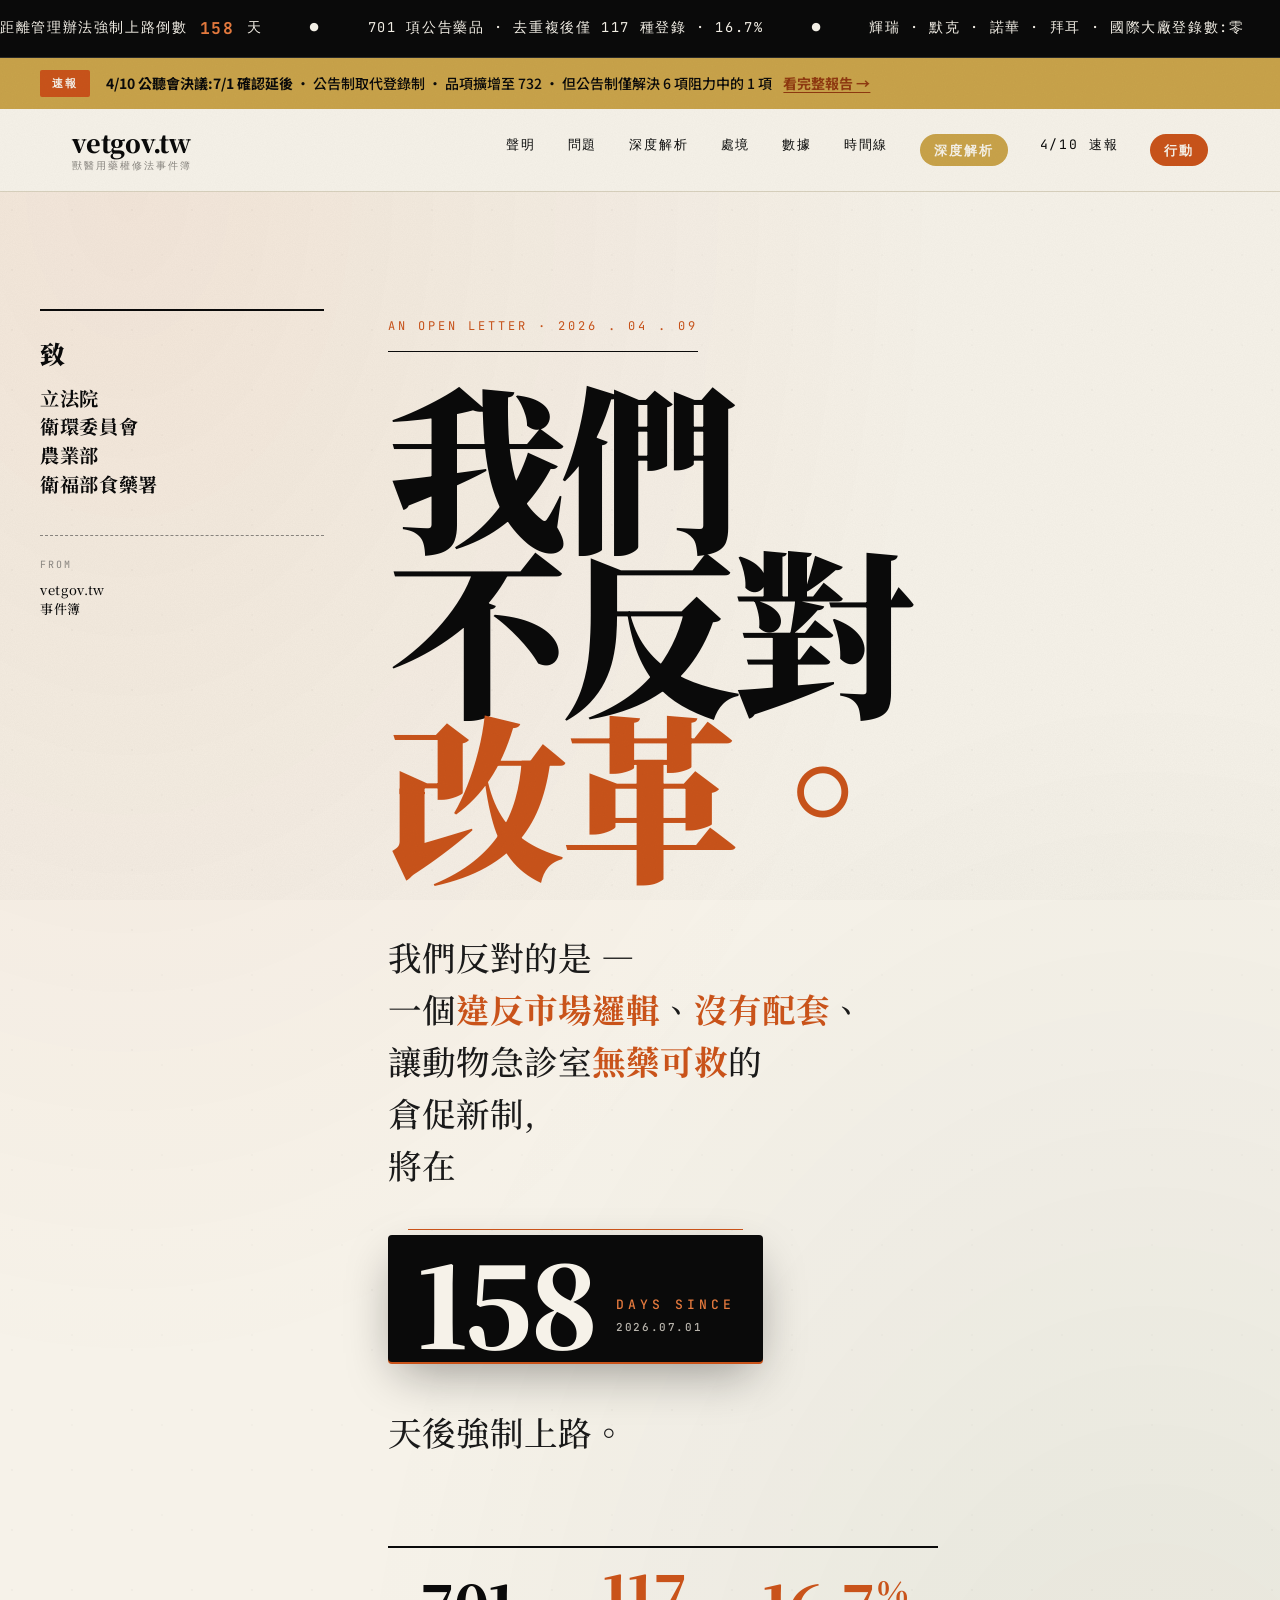
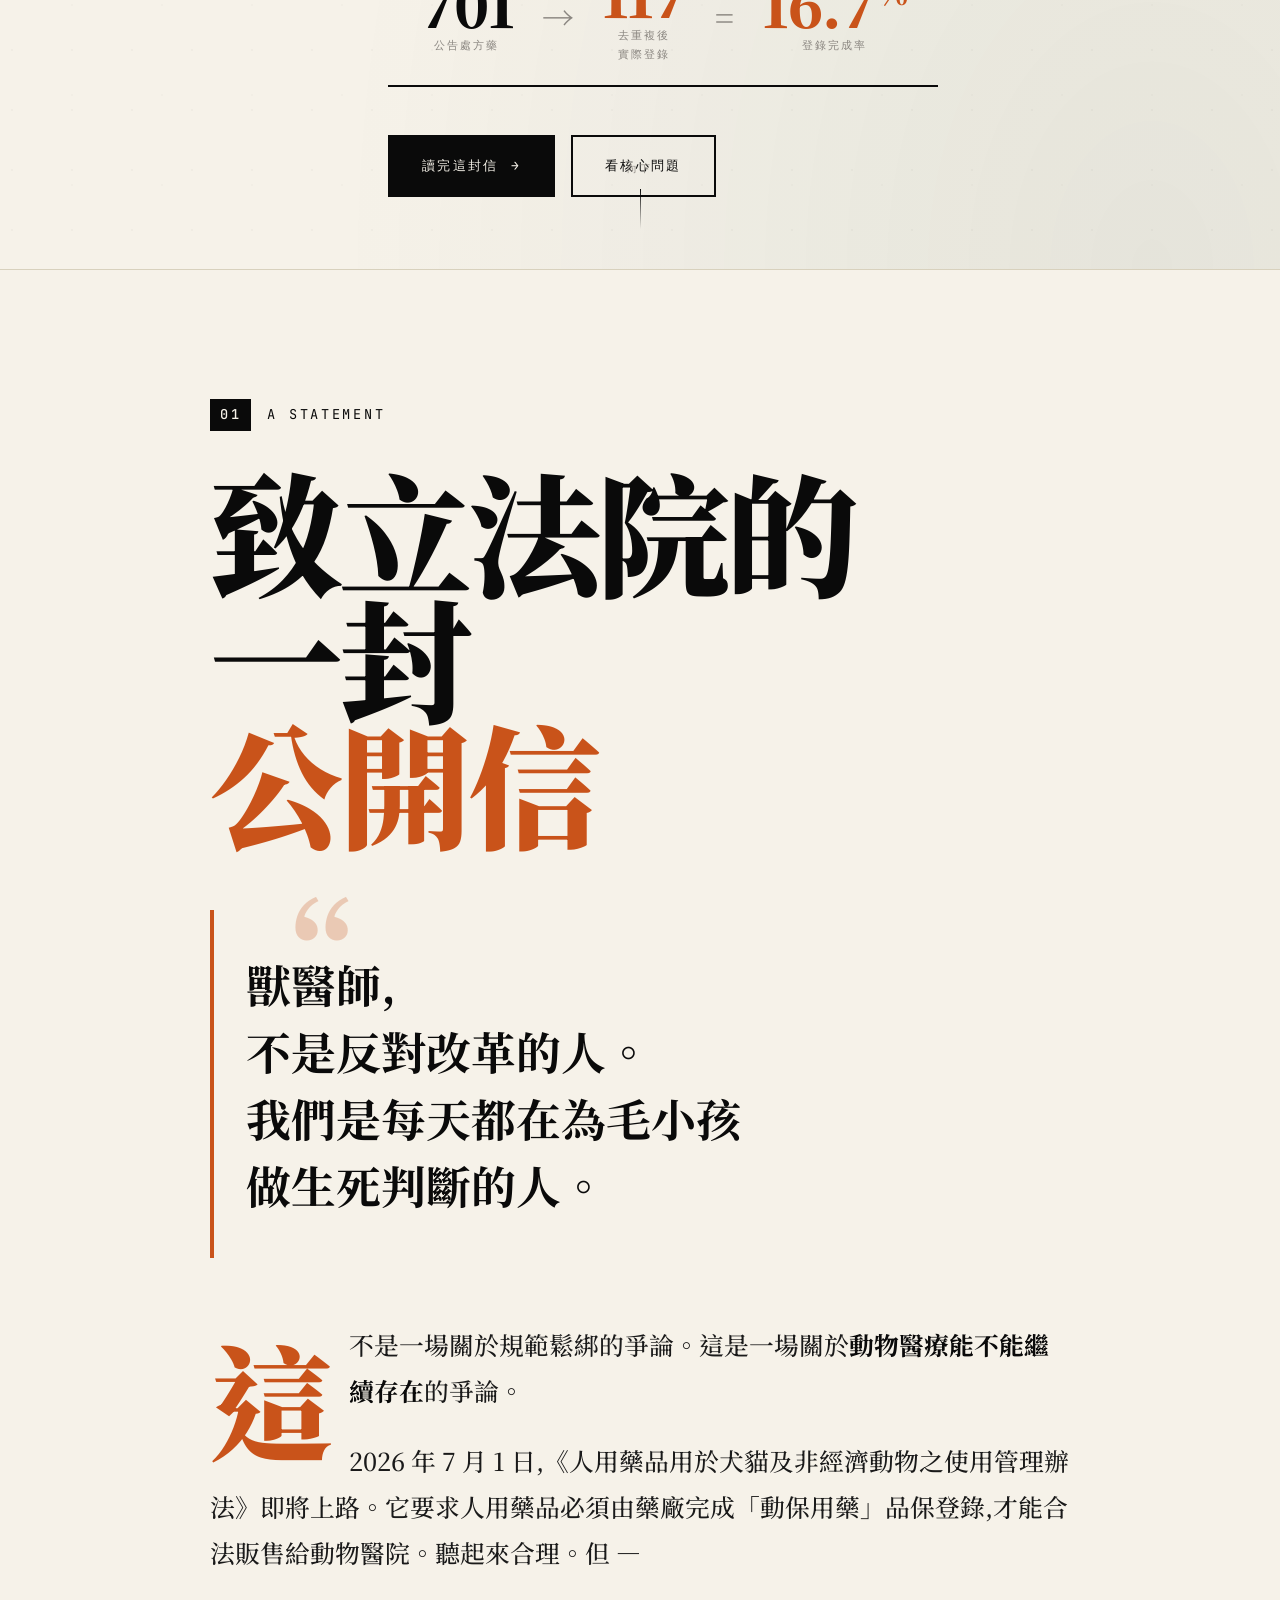
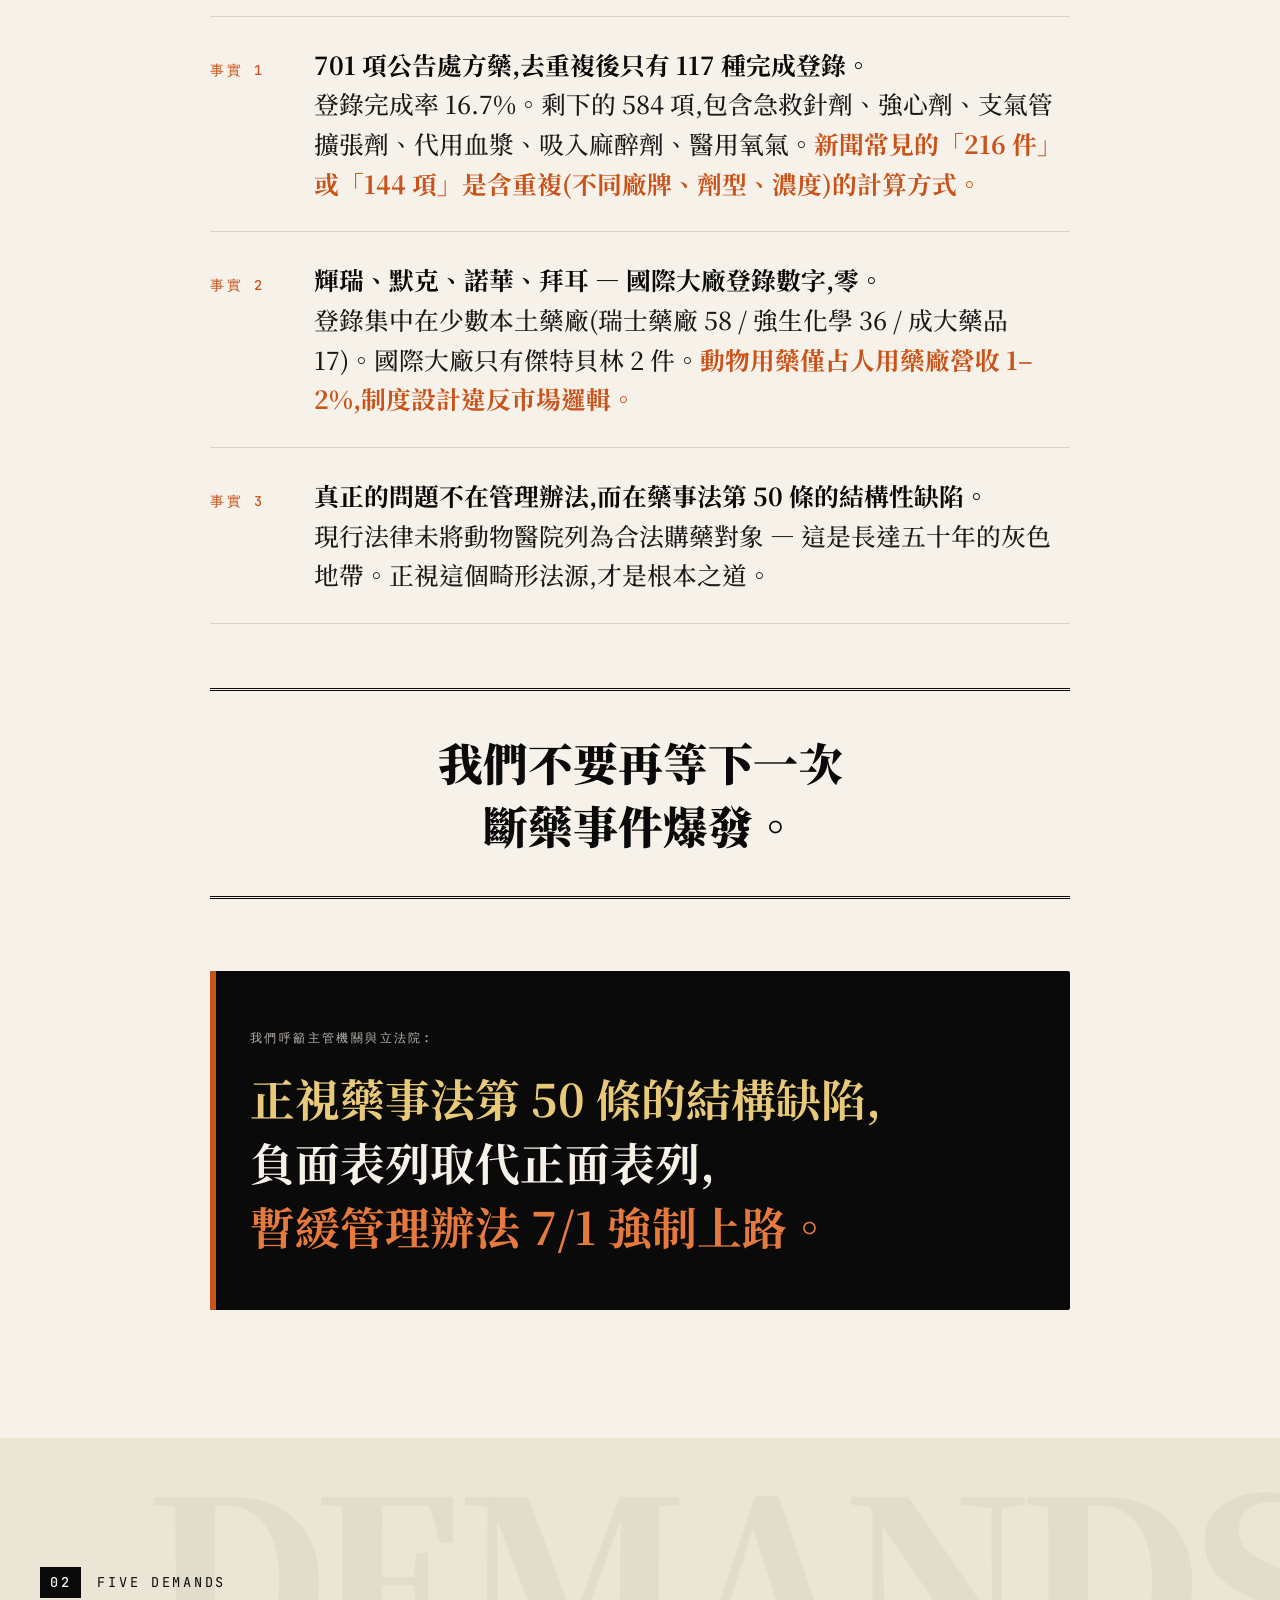
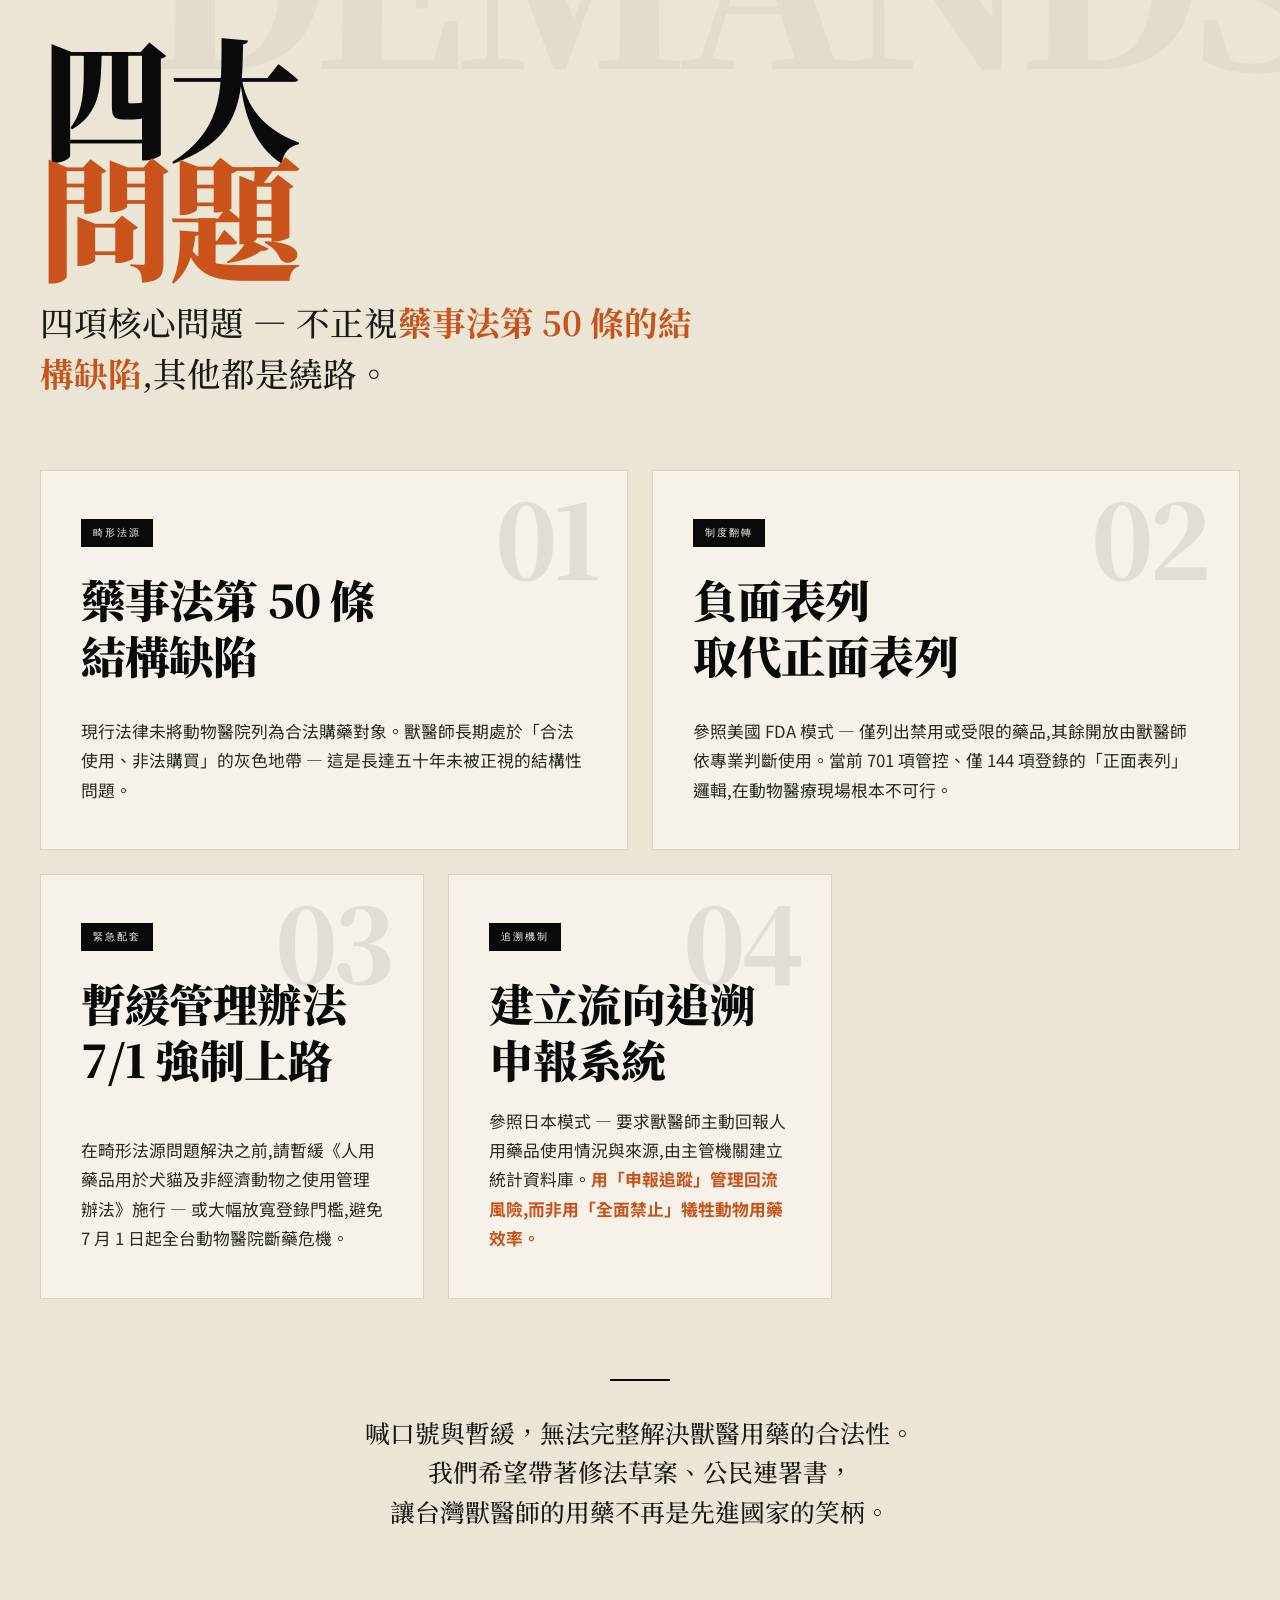
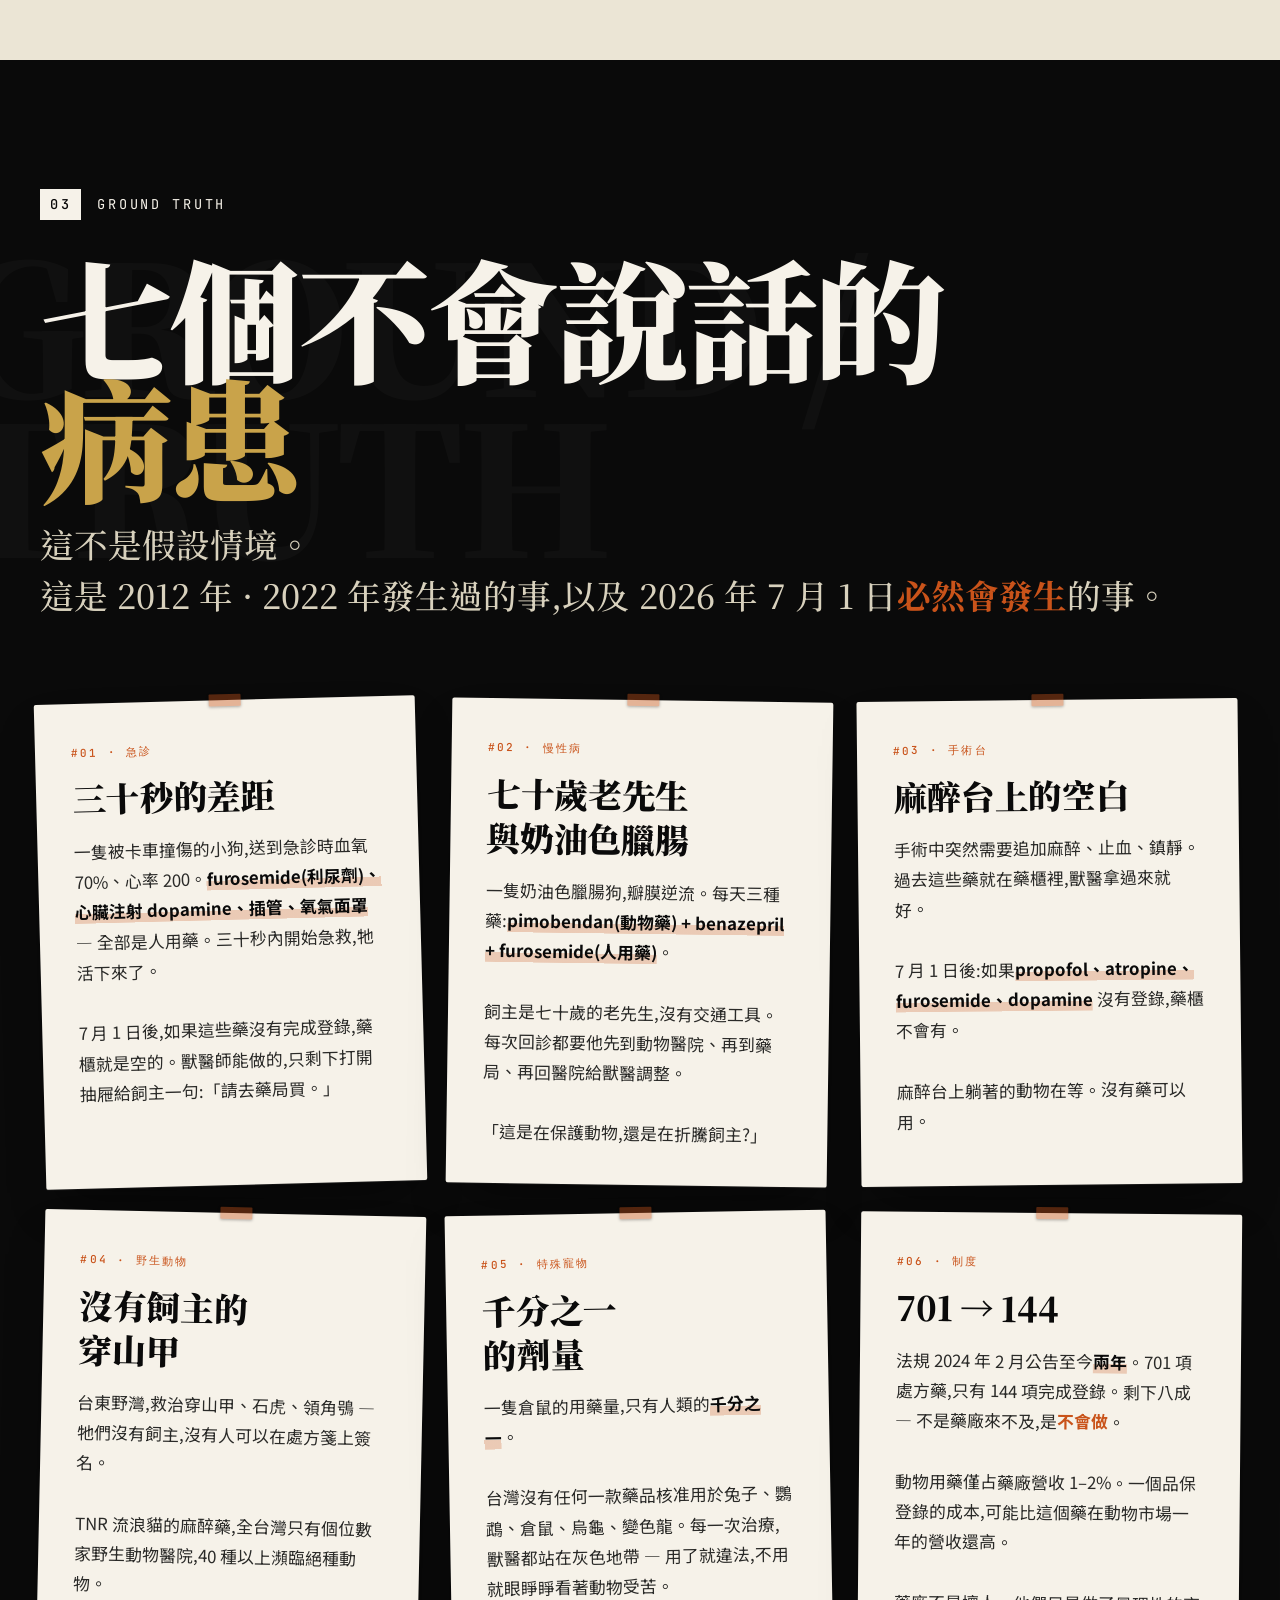
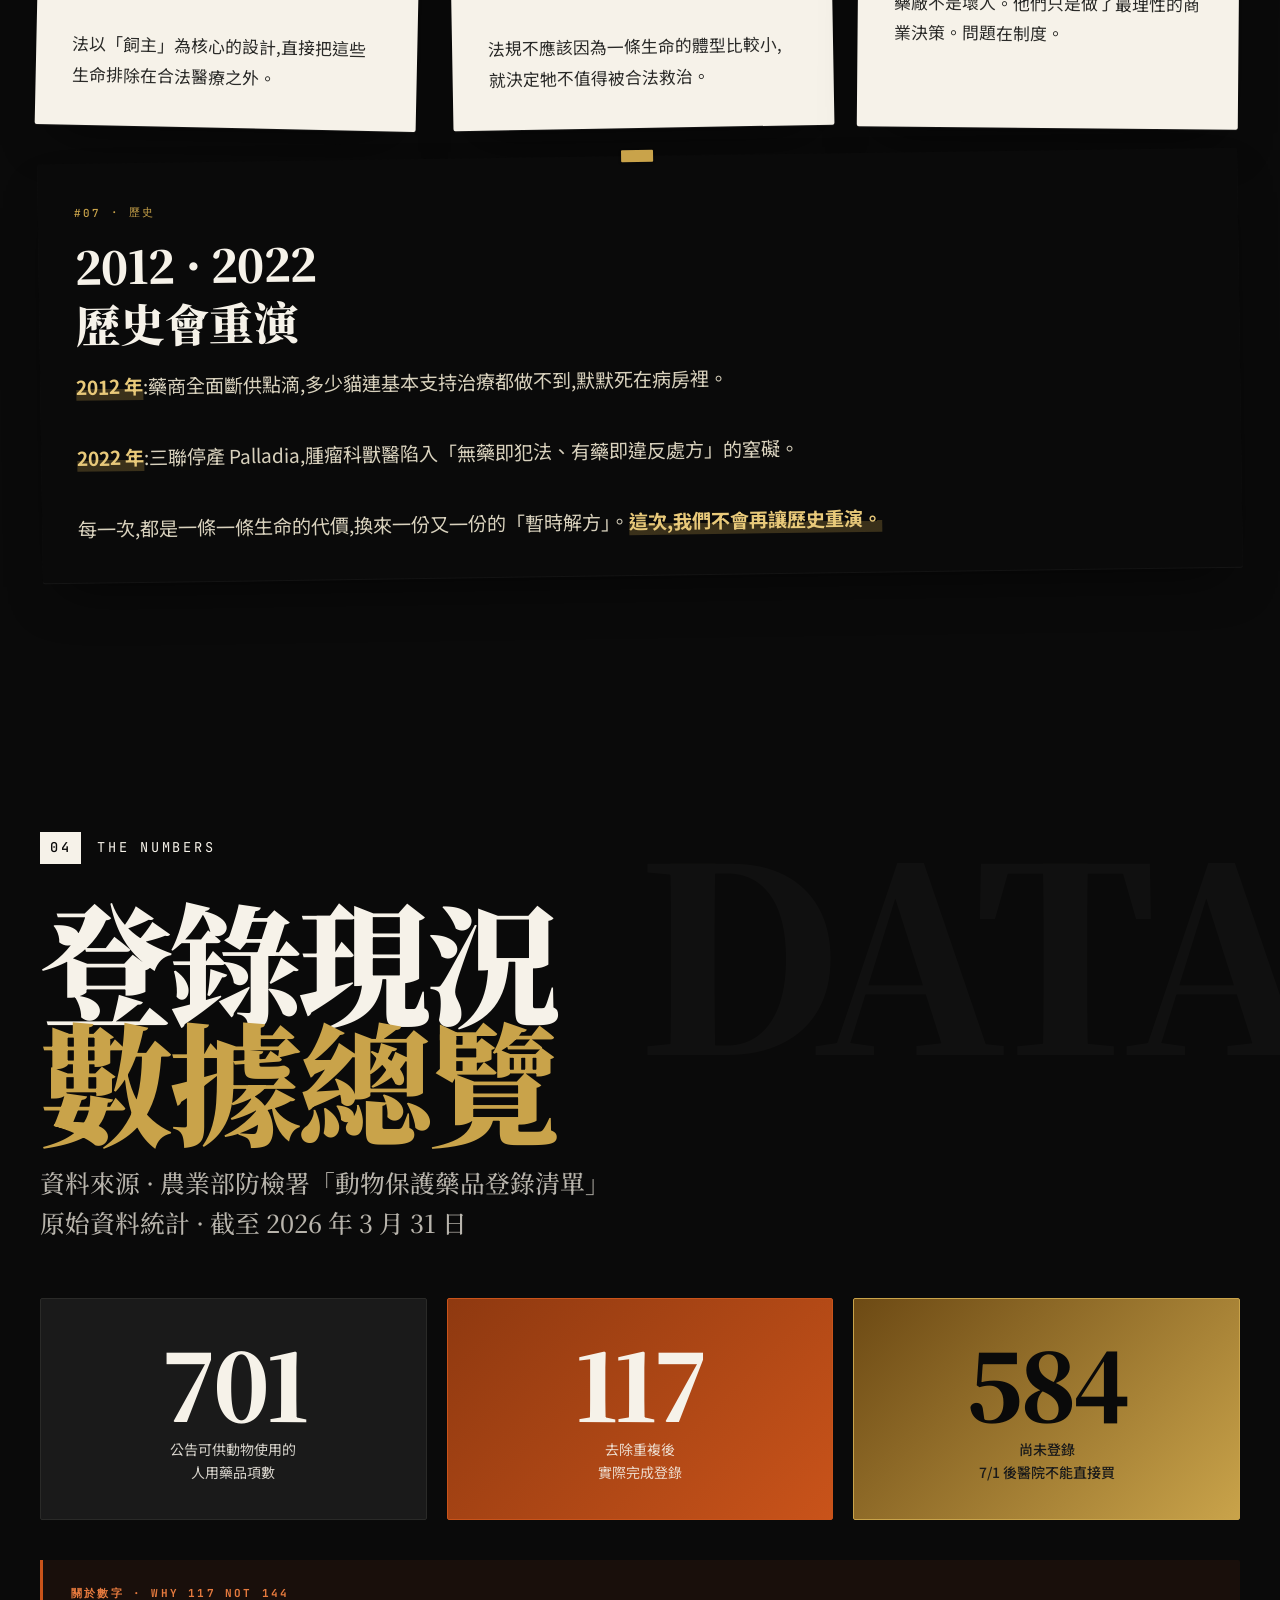
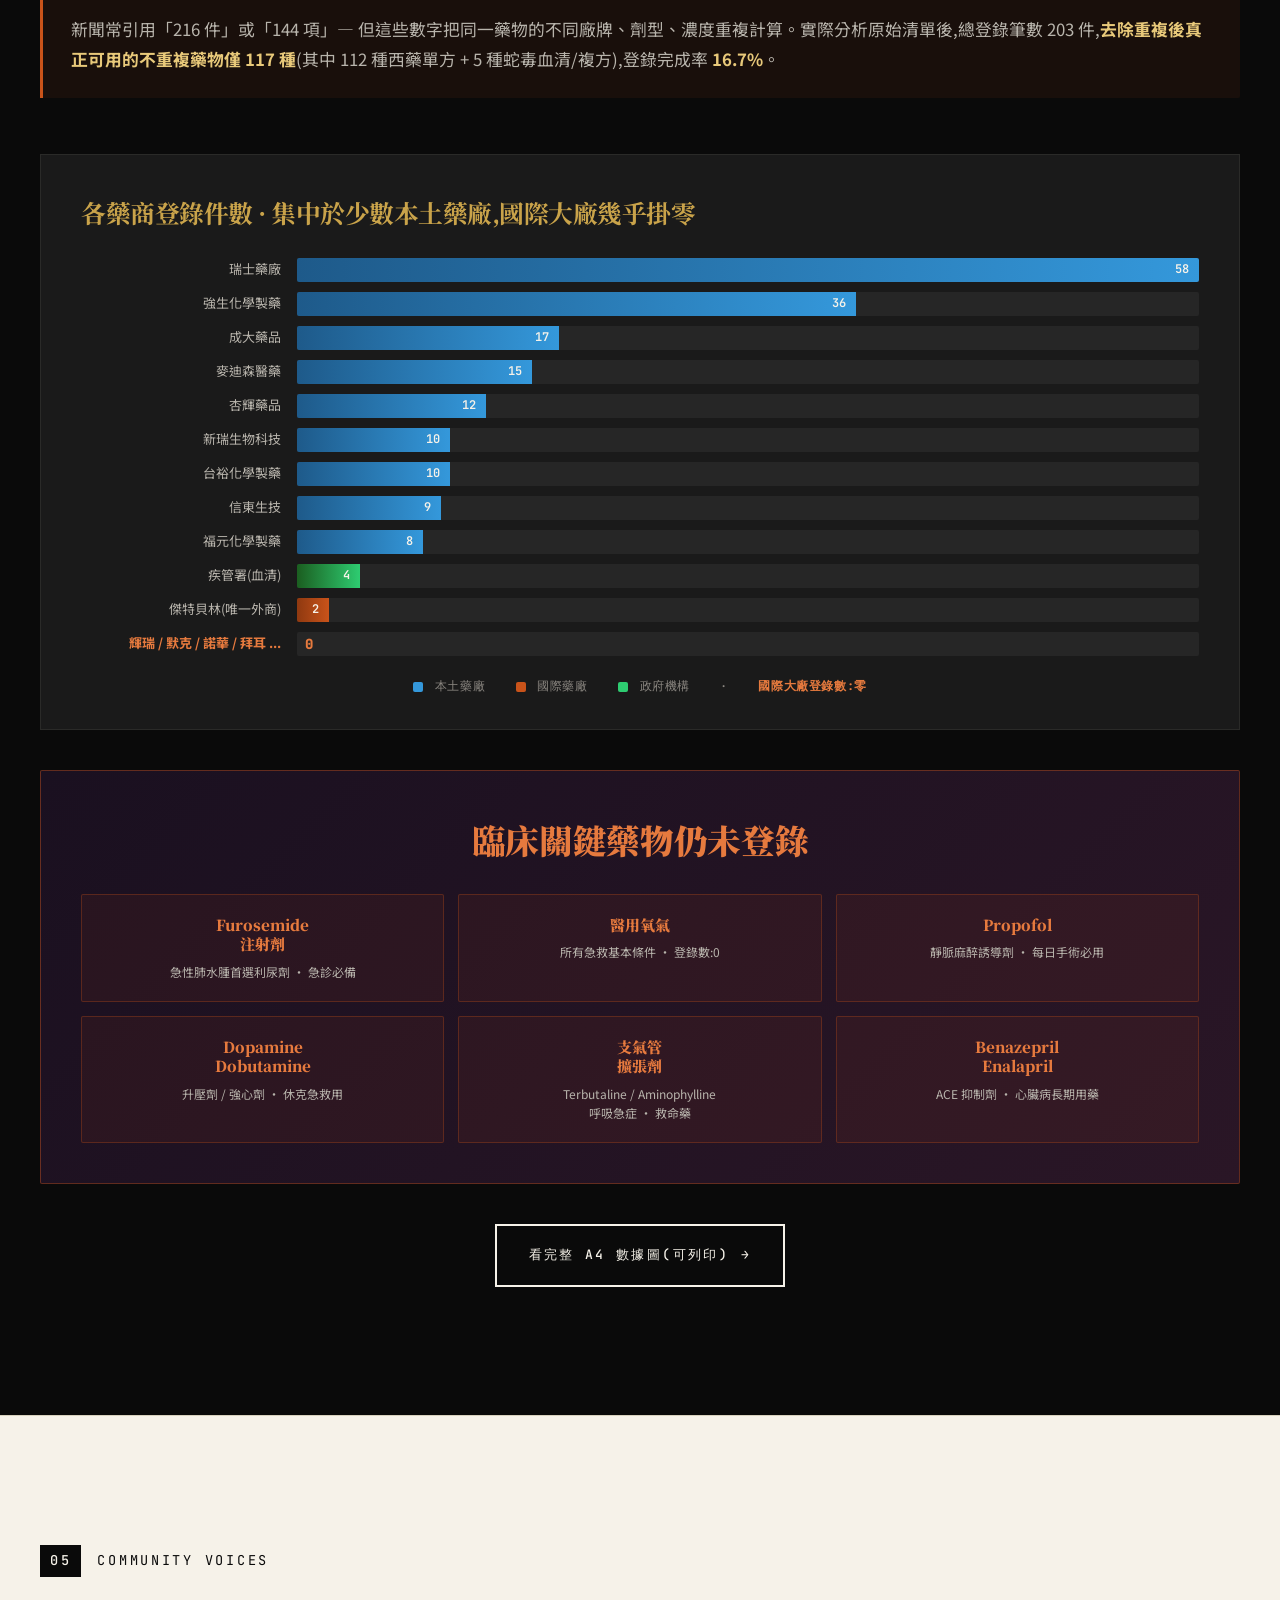
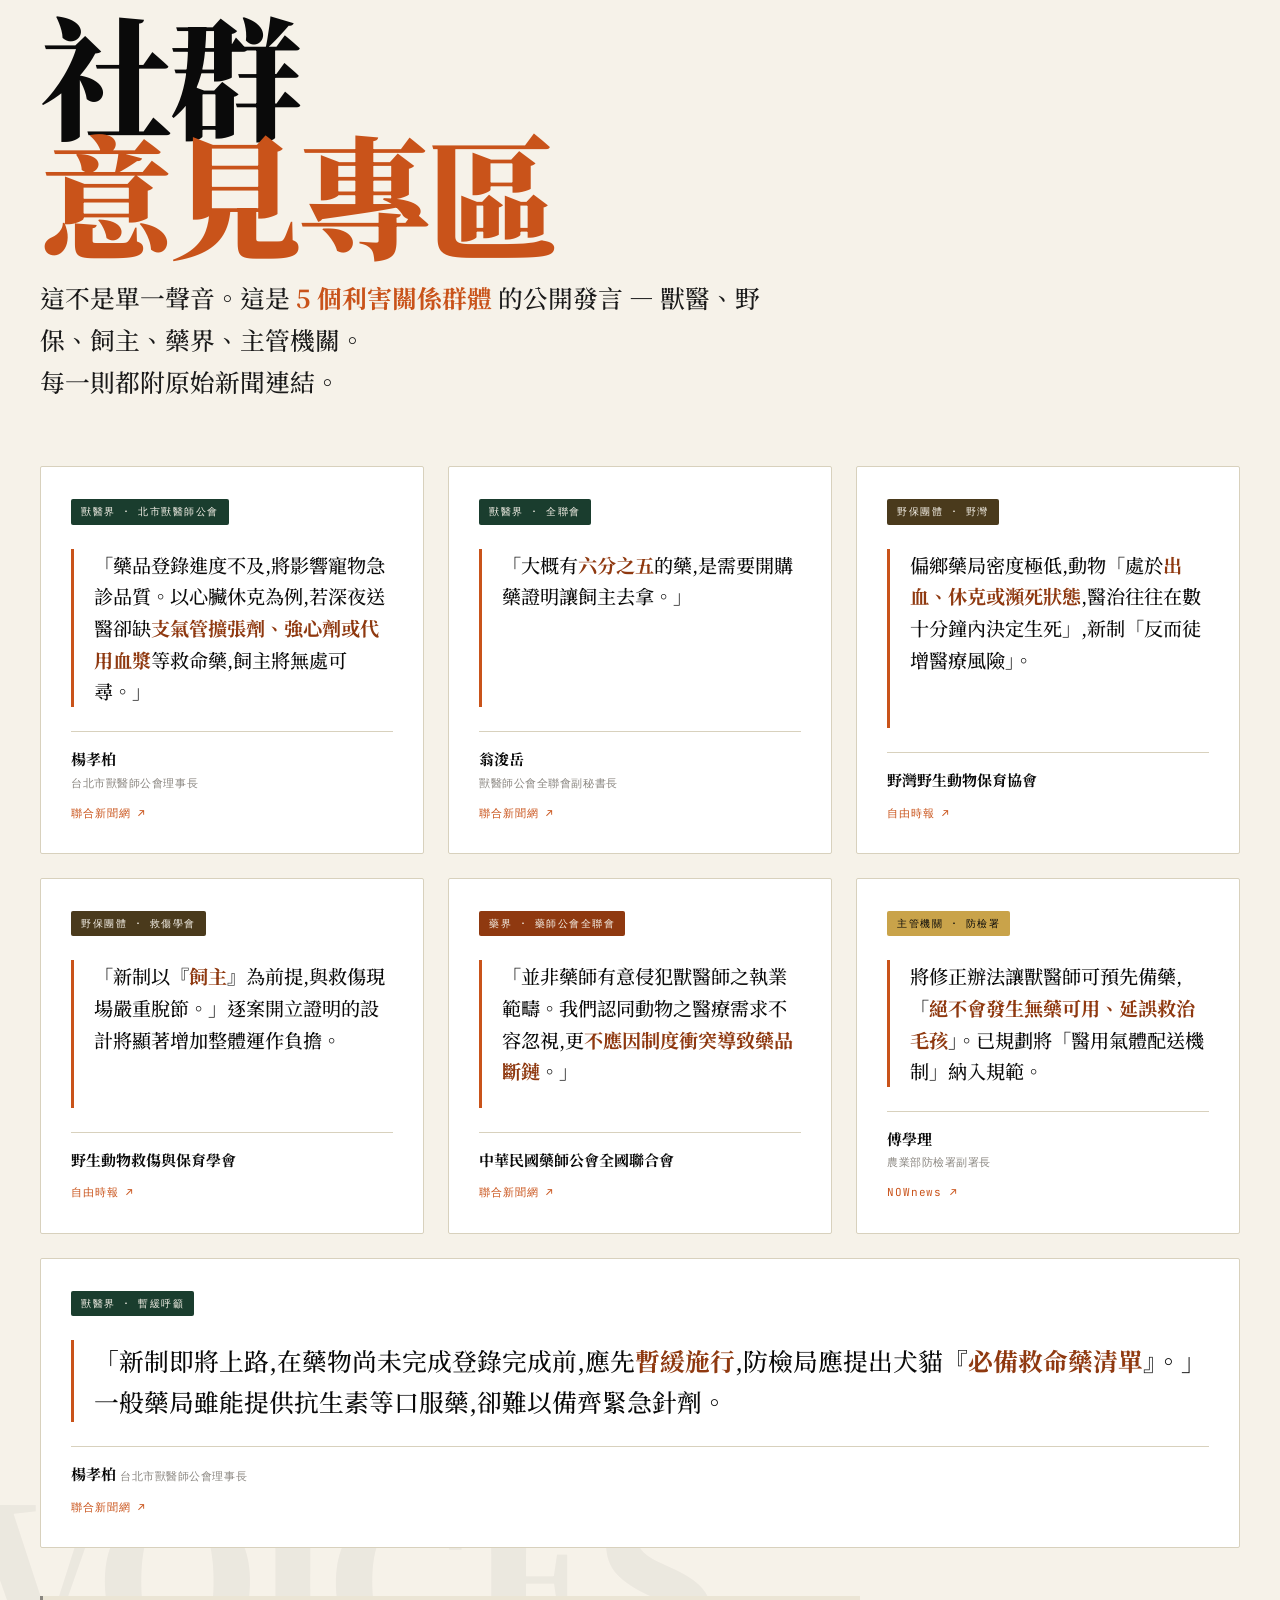
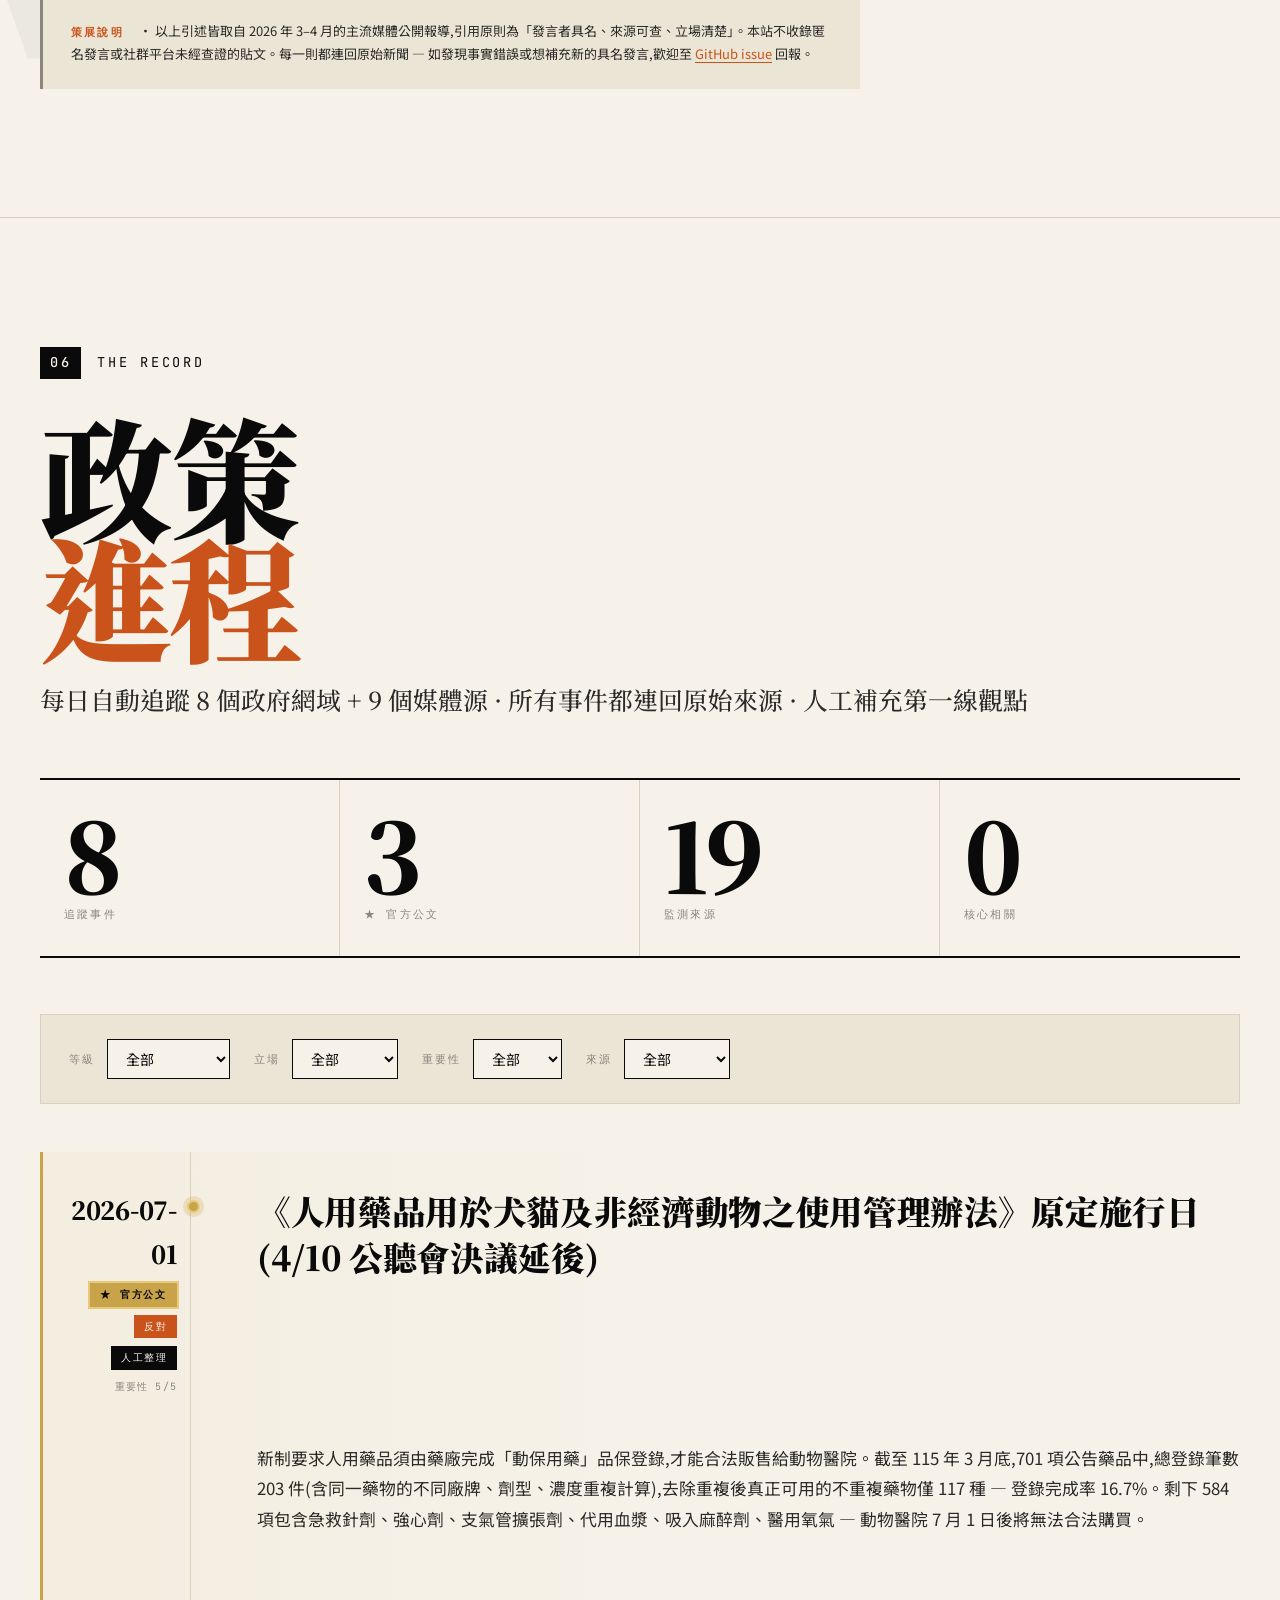
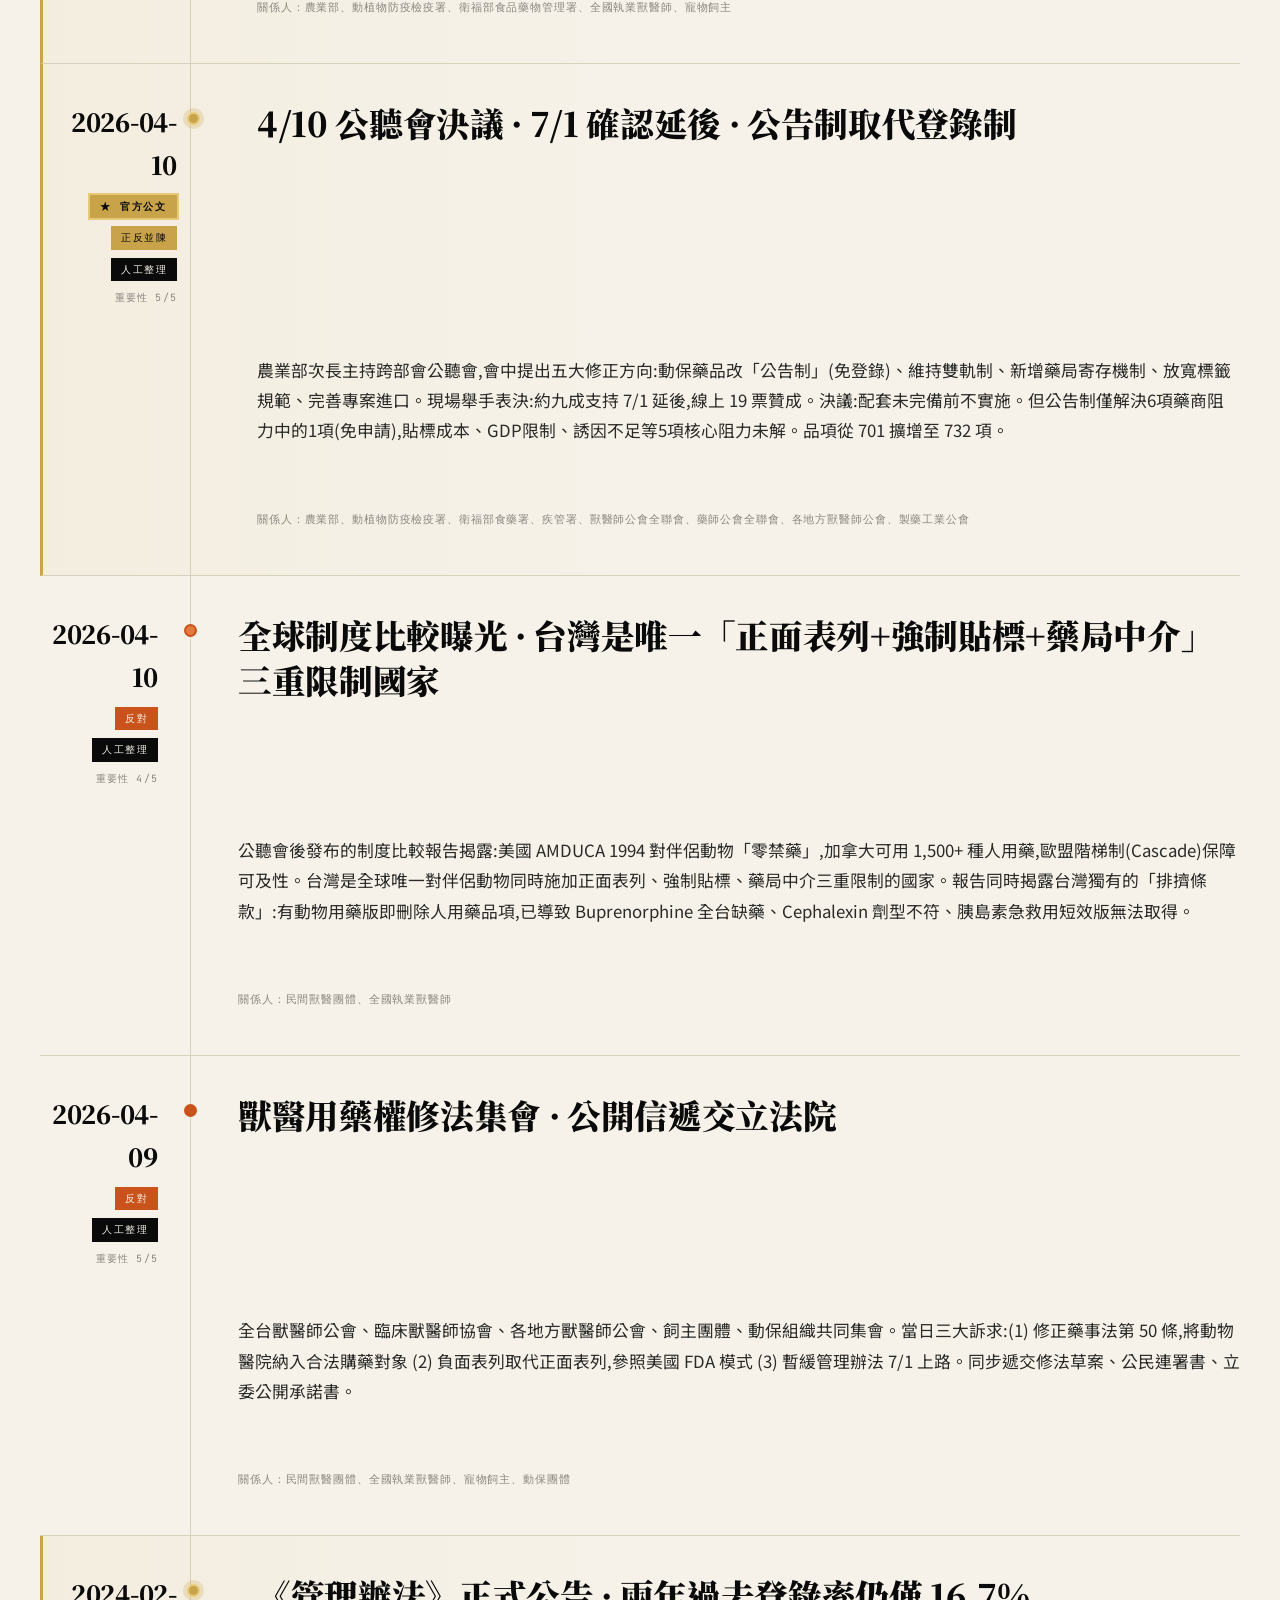
==== site/index.html @ dd5909f1 "refactor: data-chart 從 A4 列印版面重寫為 responsive 網頁 - 移除 210mm x 297mm 固定尺寸和 overflow:hidden - 改用 vetgov" ====
<!DOCTYPE html>
<html lang="zh-Hant">
<head>
<meta charset="UTF-8">
<meta name="viewport" content="width=device-width, initial-scale=1.0">
<title>正視獸醫用藥的畸形法源 · vetgov.tw</title>
<meta name="description" content="701 項藥品,去重複後只有 117 種完成登錄。我們不反對改革。我們反對的是一個違反市場邏輯、讓動物急診斷藥的倉促新制。請正視獸醫用藥的畸形法源,讓動物醫院成為合法購藥對象。">
<meta property="og:title" content="正視獸醫用藥的畸形法源 · vetgov.tw">
<meta property="og:description" content="701 項藥品 · 僅 117 種完成登錄 · 16.7% · 倒數中強制上路 · 來自第一線獸醫師的紀錄 · 核心問題 · 請正視畸形法源。">
<meta property="og:type" content="website">
<meta property="og:url" content="https://vetgov.tw">
<meta property="og:site_name" content="獸醫用藥權修法事件簿 · vetgov.tw">
<meta property="og:image" content="https://vetgov.tw/og-image.svg">
<meta property="og:image:width" content="1200">
<meta property="og:image:height" content="630">
<meta name="twitter:card" content="summary_large_image">
<meta name="twitter:image" content="https://vetgov.tw/og-image.svg">
<meta name="theme-color" content="#0a0a0a">
<link rel="canonical" href="https://vetgov.tw">
<link rel="icon" type="image/svg+xml" href="favicon.svg">
<link rel="alternate icon" href="favicon.svg">
<link rel="sitemap" type="application/xml" href="sitemap.xml">

<link rel="preconnect" href="https://fonts.googleapis.com">
<link rel="preconnect" href="https://fonts.gstatic.com" crossorigin>
<link href="https://fonts.googleapis.com/css2?family=Noto+Serif+TC:wght@500;700;900&family=Noto+Sans+TC:wght@400;500;700;900&family=JetBrains+Mono:wght@400;500&display=swap" rel="stylesheet">

<link rel="stylesheet" href="style.css">
</head>
<body>

<!-- ═══════════════════════════════════════════════
     MARQUEE · 頂部跑馬燈
     ═══════════════════════════════════════════════ -->
<div class="marquee" aria-hidden="true">
  <div class="marquee__track">
    <span>距離管理辦法強制上路倒數 <strong id="mq-days-1">—</strong> 天</span>
    <span aria-hidden="true">●</span>
    <span>701 項公告藥品 · 去重複後僅 117 種登錄 · 16.7%</span>
    <span aria-hidden="true">●</span>
    <span>輝瑞 · 默克 · 諾華 · 拜耳 · 國際大廠登錄數:零</span>
    <span aria-hidden="true">●</span>
    <span>醫用氧氣 0 · 吸入劑僅 1 · 支氣管擴張劑未登錄</span>
    <span aria-hidden="true">●</span>
    <span>正視畸形法源 · 讓獸醫師合法用藥</span>
    <span aria-hidden="true">●</span>
    <span>負面表列救命 · 正面表列殺生</span>
    <span aria-hidden="true">●</span>
    <span>距離管理辦法強制上路倒數 <strong id="mq-days-2">—</strong> 天</span>
    <span aria-hidden="true">●</span>
    <span>701 項公告藥品 · 去重複後僅 117 種登錄 · 16.7%</span>
    <span aria-hidden="true">●</span>
    <span>輝瑞 · 默克 · 諾華 · 拜耳 · 國際大廠登錄數:零</span>
    <span aria-hidden="true">●</span>
    <span>醫用氧氣 0 · 吸入劑僅 1 · 支氣管擴張劑未登錄</span>
    <span aria-hidden="true">●</span>
    <span>正視畸形法源 · 讓獸醫師合法用藥</span>
    <span aria-hidden="true">●</span>
    <span>負面表列救命 · 正面表列殺生</span>
    <span aria-hidden="true">●</span>
  </div>
</div>

<!-- ═══════════════════════════════════════════════
     BREAKING · 公聽會速報
     ═══════════════════════════════════════════════ -->
<div class="breaking">
  <div class="breaking__inner">
    <span class="breaking__badge">速報</span>
    <span class="breaking__text">
      <strong>4/10 公聽會決議:7/1 確認延後</strong> · 公告制取代登錄制 · 品項擴增至 732 · 但公告制僅解決 6 項阻力中的 1 項
      <a href="hearing-0410.html">看完整報告 →</a>
    </span>
  </div>
</div>

<!-- ═══════════════════════════════════════════════
     NAV
     ═══════════════════════════════════════════════ -->
<header class="nav">
  <div class="nav__inner">
    <a href="#top" class="nav__brand">
      <span class="nav__mark">vetgov.tw</span>
      <span class="nav__sub">獸醫用藥權修法事件簿</span>
    </a>
    <nav class="nav__links">
      <a href="#manifesto">聲明</a>
      <a href="#demands">問題</a>
      <a href="analysis.html">深度解析</a>
      <a href="#voices">處境</a>
      <a href="data-chart.html">數據</a>
      <a href="#timeline">時間線</a>
      <a href="analysis.html" class="nav__cta nav__cta--gold">深度解析</a>
      <a href="hearing-0410.html">4/10 速報</a>
      <a href="#act" class="nav__cta">行動</a>
    </nav>
  </div>
</header>

<!-- ═══════════════════════════════════════════════
     HERO · 開場宣言
     ═══════════════════════════════════════════════ -->
<section class="hero" id="top">
  <div class="hero__grain"></div>

  <div class="hero__grid">
    <div class="hero__meta">
      <div class="hero__to">致</div>
      <div class="hero__to-body">
        立法院<br>
        衛環委員會<br>
        農業部<br>
        衛福部食藥署
      </div>
      <div class="hero__from">
        <div class="hero__from-label">From</div>
        <div class="hero__from-body">vetgov.tw<br>事件簿</div>
      </div>
    </div>

    <div class="hero__main">
      <p class="hero__kicker">An Open Letter · 2026 . 04 . 09</p>

      <h1 class="hero__h1">
        <span class="hero__line">我們</span>
        <span class="hero__line">不反對</span>
        <span class="hero__line hero__line--accent">改革<span class="hero__period">。</span></span>
      </h1>

      <div class="hero__lede">
        <p>
          我們反對的是 —<br>
          一個<em>違反市場邏輯</em>、<em>沒有配套</em>、<br>
          讓動物急診室<em>無藥可救</em>的<br>
          倉促新制,<br>
          將在
        </p>

        <div class="hero__ticker">
          <div class="hero__ticker-num" id="cd-days">—</div>
          <div class="hero__ticker-meta">
            <div class="hero__ticker-unit">DAYS</div>
            <div class="hero__ticker-target">2026.07.01</div>
          </div>
        </div>

        <p>天後強制上路。</p>
      </div>

      <div class="hero__stats-mini">
        <div class="hero__stat">
          <div class="hero__stat-num">701</div>
          <div class="hero__stat-label">公告處方藥</div>
        </div>
        <div class="hero__stat-divider">→</div>
        <div class="hero__stat">
          <div class="hero__stat-num"><span class="hero__stat-accent">117</span></div>
          <div class="hero__stat-label">去重複後<br>實際登錄</div>
        </div>
        <div class="hero__stat-divider">=</div>
        <div class="hero__stat">
          <div class="hero__stat-num hero__stat-pct">16.7<small>%</small></div>
          <div class="hero__stat-label">登錄完成率</div>
        </div>
      </div>

      <div class="hero__cta">
        <a href="#manifesto" class="btn btn--ink">
          <span>讀完這封信</span>
          <span class="btn__arrow">→</span>
        </a>
        <a href="#demands" class="btn btn--ghost">看核心問題</a>
      </div>
    </div>
  </div>

  <div class="hero__scroll">
    <span>向下</span>
    <div class="hero__scroll-line"></div>
  </div>
</section>

<!-- ═══════════════════════════════════════════════
     MANIFESTO · 致立法院的一封公開信
     ═══════════════════════════════════════════════ -->
<section class="manifesto" id="manifesto">
  <div class="manifesto__inner">

    <div class="section-label">
      <span class="section-label__num">01</span>
      <span class="section-label__text">A Statement</span>
    </div>

    <h2 class="manifesto__title">
      致立法院的<br>
      一封<br>
      <span class="accent-underline">公開信</span>
    </h2>

    <blockquote class="manifesto__quote">
      <div class="manifesto__quote-mark">“</div>
      獸醫師,<br>
      不是反對改革的人。<br>
      我們是每天都在為毛小孩<br>
      做生死判斷的人。
    </blockquote>

    <div class="manifesto__body">
      <p class="has-dropcap">
        <span class="dropcap">這</span>不是一場關於規範鬆綁的爭論。這是一場關於<strong>動物醫療能不能繼續存在</strong>的爭論。
      </p>

      <p>2026 年 7 月 1 日,《人用藥品用於犬貓及非經濟動物之使用管理辦法》即將上路。它要求人用藥品必須由藥廠完成「動保用藥」品保登錄,才能合法販售給動物醫院。聽起來合理。但 —</p>

      <ol class="manifesto__questions">
        <li>
          <span class="q-num">事實 1</span>
          <span class="q-text"><strong>701 項公告處方藥,去重複後只有 117 種完成登錄。</strong><br>登錄完成率 16.7%。剩下的 584 項,包含急救針劑、強心劑、支氣管擴張劑、代用血漿、吸入麻醉劑、醫用氧氣。<em>新聞常見的「216 件」或「144 項」是含重複(不同廠牌、劑型、濃度)的計算方式。</em></span>
        </li>
        <li>
          <span class="q-num">事實 2</span>
          <span class="q-text"><strong>輝瑞、默克、諾華、拜耳 — 國際大廠登錄數字,零。</strong><br>登錄集中在少數本土藥廠(瑞士藥廠 58 / 強生化學 36 / 成大藥品 17)。國際大廠只有傑特貝林 2 件。<em>動物用藥僅占人用藥廠營收 1–2%,制度設計違反市場邏輯。</em></span>
        </li>
        <li>
          <span class="q-num">事實 3</span>
          <span class="q-text"><strong>真正的問題不在管理辦法,而在藥事法第 50 條的結構性缺陷。</strong><br>現行法律未將動物醫院列為合法購藥對象 — 這是長達五十年的灰色地帶。正視這個畸形法源,才是根本之道。</span>
        </li>
      </ol>

      <p class="manifesto__verdict">
        我們不要再等下一次<br>
        斷藥事件爆發。
      </p>

      <div class="manifesto__plea">
        <p>我們呼籲主管機關與立法院:</p>
        <p class="plea-line"><strong>正視藥事法第 50 條的結構缺陷,</strong></p>
        <p class="plea-line"><strong>負面表列取代正面表列,</strong></p>
        <p class="plea-line"><strong>暫緩管理辦法 7/1 強制上路。</strong></p>
      </div>
    </div>

  </div>
</section>

<!-- ═══════════════════════════════════════════════
     ISSUES · 四大問題
     ═══════════════════════════════════════════════ -->
<section class="demands" id="demands">
  <div class="demands__inner">

    <div class="section-label">
      <span class="section-label__num">02</span>
      <span class="section-label__text">Five Demands</span>
    </div>

    <h2 class="demands__title">
      四大<br>
      <span class="accent-underline">問題</span>
    </h2>

    <p class="demands__lede">四項核心問題 — 不正視<em>藥事法第 50 條的結構缺陷</em>,其他都是繞路。</p>

    <div class="demands__grid">

      <article class="demand demand--1">
        <div class="demand__num">01</div>
        <div class="demand__tag">畸形法源</div>
        <h3 class="demand__title">藥事法第 50 條<br>結構缺陷</h3>
        <p>現行法律未將動物醫院列為合法購藥對象。獸醫師長期處於「合法使用、非法購買」的灰色地帶 — 這是長達五十年未被正視的結構性問題。</p>
      </article>

      <article class="demand demand--2">
        <div class="demand__num">02</div>
        <div class="demand__tag">制度翻轉</div>
        <h3 class="demand__title">負面表列<br>取代正面表列</h3>
        <p>參照美國 FDA 模式 — 僅列出禁用或受限的藥品,其餘開放由獸醫師依專業判斷使用。當前 701 項管控、僅 144 項登錄的「正面表列」邏輯,在動物醫療現場根本不可行。</p>
      </article>

      <article class="demand demand--3">
        <div class="demand__num">03</div>
        <div class="demand__tag">緊急配套</div>
        <h3 class="demand__title">暫緩管理辦法<br>7/1 強制上路</h3>
        <p>在畸形法源問題解決之前,請暫緩《人用藥品用於犬貓及非經濟動物之使用管理辦法》施行 — 或大幅放寬登錄門檻,避免 7 月 1 日起全台動物醫院斷藥危機。</p>
      </article>

      <article class="demand demand--4">
        <div class="demand__num">04</div>
        <div class="demand__tag">追溯機制</div>
        <h3 class="demand__title">建立流向追溯<br>申報系統</h3>
        <p>參照日本模式 — 要求獸醫師主動回報人用藥品使用情況與來源,由主管機關建立統計資料庫。<em>用「申報追蹤」管理回流風險,而非用「全面禁止」犧牲動物用藥效率。</em></p>
      </article>

    </div>

    <div class="demands__sign">
      <div class="sign-line"></div>
      <p>喊口號與暫緩，無法完整解決獸醫用藥的合法性。<br>我們希望帶著修法草案、公民連署書，<br>讓台灣獸醫師的用藥不再是先進國家的笑柄。</p>
    </div>

  </div>
</section>

<!-- ═══════════════════════════════════════════════
     VOICES · 第一線真實案例
     ═══════════════════════════════════════════════ -->
<section class="voices" id="voices">
  <div class="voices__inner">

    <div class="section-label section-label--light">
      <span class="section-label__num">03</span>
      <span class="section-label__text">Ground Truth</span>
    </div>

    <h2 class="voices__title">
      七個不會說話的<br>
      <span class="accent-underline-light">病患</span>
    </h2>

    <p class="voices__lede">
      這不是假設情境。<br>
      這是 2012 年 · 2022 年發生過的事,以及 2026 年 7 月 1 日<em>必然會發生</em>的事。
    </p>

    <div class="voices__wall">

      <article class="voice voice--01">
        <div class="voice__hashtag">#01 · 急診</div>
        <h4>三十秒的差距</h4>
        <p>一隻被卡車撞傷的小狗,送到急診時血氧 70%、心率 200。<strong>furosemide(利尿劑)、心臟注射 dopamine、插管、氧氣面罩</strong> — 全部是人用藥。三十秒內開始急救,牠活下來了。<br><br>7 月 1 日後,如果這些藥沒有完成登錄,藥櫃就是空的。獸醫師能做的,只剩下打開抽屜給飼主一句:「請去藥局買。」</p>
      </article>

      <article class="voice voice--02">
        <div class="voice__hashtag">#02 · 慢性病</div>
        <h4>七十歲老先生<br>與奶油色臘腸</h4>
        <p>一隻奶油色臘腸狗,瓣膜逆流。每天三種藥:<strong>pimobendan(動物藥) + benazepril + furosemide(人用藥)</strong>。<br><br>飼主是七十歲的老先生,沒有交通工具。每次回診都要他先到動物醫院、再到藥局、再回醫院給獸醫調整。<br><br>「這是在保護動物,還是在折騰飼主?」</p>
      </article>

      <article class="voice voice--03">
        <div class="voice__hashtag">#03 · 手術台</div>
        <h4>麻醉台上的空白</h4>
        <p>手術中突然需要追加麻醉、止血、鎮靜。過去這些藥就在藥櫃裡,獸醫拿過來就好。<br><br>7 月 1 日後:如果<strong>propofol、atropine、furosemide、dopamine</strong> 沒有登錄,藥櫃不會有。<br><br>麻醉台上躺著的動物在等。沒有藥可以用。</p>
      </article>

      <article class="voice voice--04">
        <div class="voice__hashtag">#04 · 野生動物</div>
        <h4>沒有飼主的<br>穿山甲</h4>
        <p>台東野灣,救治穿山甲、石虎、領角鴞 — 牠們沒有飼主,沒有人可以在處方箋上簽名。<br><br>TNR 流浪貓的麻醉藥,全台灣只有個位數家野生動物醫院,40 種以上瀕臨絕種動物。<br><br>法以「飼主」為核心的設計,直接把這些生命排除在合法醫療之外。</p>
      </article>

      <article class="voice voice--05">
        <div class="voice__hashtag">#05 · 特殊寵物</div>
        <h4>千分之一<br>的劑量</h4>
        <p>一隻倉鼠的用藥量,只有人類的<strong>千分之一</strong>。<br><br>台灣沒有任何一款藥品核准用於兔子、鸚鵡、倉鼠、烏龜、變色龍。每一次治療,獸醫都站在灰色地帶 — 用了就違法,不用就眼睜睜看著動物受苦。<br><br>法規不應該因為一條生命的體型比較小,就決定牠不值得被合法救治。</p>
      </article>

      <article class="voice voice--06">
        <div class="voice__hashtag">#06 · 制度</div>
        <h4>701 → 144</h4>
        <p>法規 2024 年 2 月公告至今<strong>兩年</strong>。701 項處方藥,只有 144 項完成登錄。剩下八成 — 不是藥廠來不及,是<em>不會做</em>。<br><br>動物用藥僅占藥廠營收 1–2%。一個品保登錄的成本,可能比這個藥在動物市場一年的營收還高。<br><br>藥廠不是壞人。他們只是做了最理性的商業決策。問題在制度。</p>
      </article>

      <article class="voice voice--07">
        <div class="voice__hashtag">#07 · 歷史</div>
        <h4>2012 · 2022<br>歷史會重演</h4>
        <p><strong>2012 年</strong>:藥商全面斷供點滴,多少貓連基本支持治療都做不到,默默死在病房裡。<br><br><strong>2022 年</strong>:三聯停產 Palladia,腫瘤科獸醫陷入「無藥即犯法、有藥即違反處方」的窒礙。<br><br>每一次,都是一條一條生命的代價,換來一份又一份的「暫時解方」。<strong>這次,我們不會再讓歷史重演。</strong></p>
      </article>

    </div>
  </div>
</section>

<!-- ═══════════════════════════════════════════════
     DATA · 登錄現況數據總覽
     ═══════════════════════════════════════════════ -->
<section class="data" id="data">
  <div class="data__inner">

    <div class="section-label section-label--light">
      <span class="section-label__num">04</span>
      <span class="section-label__text">The Numbers</span>
    </div>

    <h2 class="data__title">
      登錄現況<br>
      <span class="accent-underline-light">數據總覽</span>
    </h2>

    <p class="data__lede">資料來源 · 農業部防檢署「動物保護藥品登錄清單」<br>原始資料統計 · 截至 2026 年 3 月 31 日</p>

    <!-- Three big stats -->
    <div class="data__big-row">
      <div class="data__big-card">
        <div class="data__big-num">701</div>
        <div class="data__big-label">公告可供動物使用的<br>人用藥品項數</div>
      </div>
      <div class="data__big-card data__big-card--red">
        <div class="data__big-num">117</div>
        <div class="data__big-label">去除重複後<br>實際完成登錄</div>
      </div>
      <div class="data__big-card data__big-card--gold">
        <div class="data__big-num">584</div>
        <div class="data__big-label">尚未登錄<br>7/1 後醫院不能直接買</div>
      </div>
    </div>

    <!-- Dedup explanation -->
    <div class="data__note">
      <strong>關於數字 · Why 117 not 144</strong>
      新聞常引用「216 件」或「144 項」— 但這些數字把同一藥物的不同廠牌、劑型、濃度重複計算。實際分析原始清單後,總登錄筆數 203 件,<strong>去除重複後真正可用的不重複藥物僅 117 種</strong>(其中 112 種西藥單方 + 5 種蛇毒血清/複方),登錄完成率 <strong>16.7%</strong>。
    </div>

    <!-- Pharma companies bar chart -->
    <div class="data__bar-section">
      <h3>各藥商登錄件數 · 集中於少數本土藥廠,國際大廠幾乎掛零</h3>
      <div class="data__bars">
        <div class="bar"><div class="bar__name">瑞士藥廠</div><div class="bar__track"><div class="bar__fill bar__fill--local" style="width:100%;"><span>58</span></div></div></div>
        <div class="bar"><div class="bar__name">強生化學製藥</div><div class="bar__track"><div class="bar__fill bar__fill--local" style="width:62%;"><span>36</span></div></div></div>
        <div class="bar"><div class="bar__name">成大藥品</div><div class="bar__track"><div class="bar__fill bar__fill--local" style="width:29%;"><span>17</span></div></div></div>
        <div class="bar"><div class="bar__name">麥迪森醫藥</div><div class="bar__track"><div class="bar__fill bar__fill--local" style="width:26%;"><span>15</span></div></div></div>
        <div class="bar"><div class="bar__name">杏輝藥品</div><div class="bar__track"><div class="bar__fill bar__fill--local" style="width:21%;"><span>12</span></div></div></div>
        <div class="bar"><div class="bar__name">新瑞生物科技</div><div class="bar__track"><div class="bar__fill bar__fill--local" style="width:17%;"><span>10</span></div></div></div>
        <div class="bar"><div class="bar__name">台裕化學製藥</div><div class="bar__track"><div class="bar__fill bar__fill--local" style="width:17%;"><span>10</span></div></div></div>
        <div class="bar"><div class="bar__name">信東生技</div><div class="bar__track"><div class="bar__fill bar__fill--local" style="width:16%;"><span>9</span></div></div></div>
        <div class="bar"><div class="bar__name">福元化學製藥</div><div class="bar__track"><div class="bar__fill bar__fill--local" style="width:14%;"><span>8</span></div></div></div>
        <div class="bar"><div class="bar__name">疾管署(血清)</div><div class="bar__track"><div class="bar__fill bar__fill--gov" style="width:7%;"><span>4</span></div></div></div>
        <div class="bar"><div class="bar__name">傑特貝林(唯一外商)</div><div class="bar__track"><div class="bar__fill bar__fill--intl" style="width:3.5%;"><span>2</span></div></div></div>
        <div class="bar bar--zero"><div class="bar__name">輝瑞 / 默克 / 諾華 / 拜耳 ...</div><div class="bar__track"><div class="bar__fill bar__fill--intl" style="width:0;"><span class="bar__zero">0</span></div></div></div>
      </div>
      <p class="data__bar-legend"><span class="dot dot--local"></span> 本土藥廠 &nbsp;&nbsp; <span class="dot dot--intl"></span> 國際藥廠 &nbsp;&nbsp; <span class="dot dot--gov"></span> 政府機構 &nbsp;&nbsp; · &nbsp;&nbsp; <strong>國際大廠登錄數:零</strong></p>
    </div>

    <!-- Missing critical drugs -->
    <div class="data__missing">
      <h3>臨床關鍵藥物仍未登錄</h3>
      <div class="data__missing-grid">
        <div class="missing-card">
          <div class="missing-card__name">Furosemide<br>注射劑</div>
          <div class="missing-card__desc">急性肺水腫首選利尿劑 · 急診必備</div>
        </div>
        <div class="missing-card">
          <div class="missing-card__name">醫用氧氣</div>
          <div class="missing-card__desc">所有急救基本條件 · 登錄數:0</div>
        </div>
        <div class="missing-card">
          <div class="missing-card__name">Propofol</div>
          <div class="missing-card__desc">靜脈麻醉誘導劑 · 每日手術必用</div>
        </div>
        <div class="missing-card">
          <div class="missing-card__name">Dopamine<br>Dobutamine</div>
          <div class="missing-card__desc">升壓劑 / 強心劑 · 休克急救用</div>
        </div>
        <div class="missing-card">
          <div class="missing-card__name">支氣管<br>擴張劑</div>
          <div class="missing-card__desc">Terbutaline / Aminophylline<br>呼吸急症 · 救命藥</div>
        </div>
        <div class="missing-card">
          <div class="missing-card__name">Benazepril<br>Enalapril</div>
          <div class="missing-card__desc">ACE 抑制劑 · 心臟病長期用藥</div>
        </div>
      </div>
    </div>

    <div class="data__cta">
      <a href="data-chart.html" class="btn btn--ghost btn--light" target="_blank" rel="noopener">
        <span>看完整 A4 數據圖(可列印)</span>
        <span class="btn__arrow">→</span>
      </a>
    </div>

  </div>
</section>

<!-- ═══════════════════════════════════════════════
     COMMUNITY · 社群意見專區
     ═══════════════════════════════════════════════ -->
<section class="community" id="community">
  <div class="community__inner">

    <div class="section-label">
      <span class="section-label__num">05</span>
      <span class="section-label__text">Community Voices</span>
    </div>

    <h2 class="community__title">
      社群<br>
      <span class="accent-underline">意見專區</span>
    </h2>

    <p class="community__lede">這不是單一聲音。這是 <em>5 個利害關係群體</em> 的公開發言 — 獸醫、野保、飼主、藥界、主管機關。<br>每一則都附原始新聞連結。</p>

    <div class="community__grid">

      <!-- 獸醫界 -->
      <article class="cv cv--vet">
        <div class="cv__tag">獸醫界 · 北市獸醫師公會</div>
        <blockquote class="cv__quote">
          「藥品登錄進度不及,將影響寵物急診品質。以心臟休克為例,若深夜送醫卻缺<strong>支氣管擴張劑、強心劑或代用血漿</strong>等救命藥,飼主將無處可尋。」
        </blockquote>
        <cite class="cv__cite">
          <span class="cv__name">楊孝柏</span><br>
          <span class="cv__title">台北市獸醫師公會理事長</span>
        </cite>
        <a class="cv__src" href="https://udn.com/news/story/7266/9422706" target="_blank" rel="noopener">聯合新聞網 ↗</a>
      </article>

      <article class="cv cv--vet">
        <div class="cv__tag">獸醫界 · 全聯會</div>
        <blockquote class="cv__quote">
          「大概有<strong>六分之五</strong>的藥,是需要開購藥證明讓飼主去拿。」
        </blockquote>
        <cite class="cv__cite">
          <span class="cv__name">翁浚岳</span><br>
          <span class="cv__title">獸醫師公會全聯會副秘書長</span>
        </cite>
        <a class="cv__src" href="https://udn.com/news/story/7470/9431511" target="_blank" rel="noopener">聯合新聞網 ↗</a>
      </article>

      <!-- 野保 -->
      <article class="cv cv--wildlife">
        <div class="cv__tag">野保團體 · 野灣</div>
        <blockquote class="cv__quote">
          偏鄉藥局密度極低,動物「處於<strong>出血、休克或瀕死狀態</strong>,醫治往往在數十分鐘內決定生死」,新制「反而徒增醫療風險」。
        </blockquote>
        <cite class="cv__cite">
          <span class="cv__name">野灣野生動物保育協會</span>
        </cite>
        <a class="cv__src" href="https://news.ltn.com.tw/news/life/breakingnews/5397992" target="_blank" rel="noopener">自由時報 ↗</a>
      </article>

      <article class="cv cv--wildlife">
        <div class="cv__tag">野保團體 · 救傷學會</div>
        <blockquote class="cv__quote">
          「新制以『<strong>飼主</strong>』為前提,與救傷現場嚴重脫節。」逐案開立證明的設計將顯著增加整體運作負擔。
        </blockquote>
        <cite class="cv__cite">
          <span class="cv__name">野生動物救傷與保育學會</span>
        </cite>
        <a class="cv__src" href="https://news.ltn.com.tw/news/life/breakingnews/5397992" target="_blank" rel="noopener">自由時報 ↗</a>
      </article>

      <!-- 藥界 -->
      <article class="cv cv--pharma">
        <div class="cv__tag">藥界 · 藥師公會全聯會</div>
        <blockquote class="cv__quote">
          「並非藥師有意侵犯獸醫師之執業範疇。我們認同動物之醫療需求不容忽視,更<strong>不應因制度衝突導致藥品斷鏈</strong>。」
        </blockquote>
        <cite class="cv__cite">
          <span class="cv__name">中華民國藥師公會全國聯合會</span>
        </cite>
        <a class="cv__src" href="https://udn.com/news/story/7470/9432178" target="_blank" rel="noopener">聯合新聞網 ↗</a>
      </article>

      <!-- 主管機關 -->
      <article class="cv cv--gov">
        <div class="cv__tag">主管機關 · 防檢署</div>
        <blockquote class="cv__quote">
          將修正辦法讓獸醫師可預先備藥,「<strong>絕不會發生無藥可用、延誤救治毛孩</strong>」。已規劃將「醫用氣體配送機制」納入規範。
        </blockquote>
        <cite class="cv__cite">
          <span class="cv__name">傅學理</span><br>
          <span class="cv__title">農業部防檢署副署長</span>
        </cite>
        <a class="cv__src" href="https://www.nownews.com/news/6803803" target="_blank" rel="noopener">NOWnews ↗</a>
      </article>

      <!-- 獸醫 - 暫緩 -->
      <article class="cv cv--vet cv--wide">
        <div class="cv__tag">獸醫界 · 暫緩呼籲</div>
        <blockquote class="cv__quote">
          「新制即將上路,在藥物尚未完成登錄完成前,應先<strong>暫緩施行</strong>,防檢局應提出犬貓『<strong>必備救命藥清單</strong>』。」一般藥局雖能提供抗生素等口服藥,卻難以備齊緊急針劑。
        </blockquote>
        <cite class="cv__cite">
          <span class="cv__name">楊孝柏</span>
          <span class="cv__title">台北市獸醫師公會理事長</span>
        </cite>
        <a class="cv__src" href="https://udn.com/news/story/7266/9422706" target="_blank" rel="noopener">聯合新聞網 ↗</a>
      </article>

    </div>

    <div class="community__note">
      <strong>策展說明</strong> · 以上引述皆取自 2026 年 3–4 月的主流媒體公開報導,引用原則為「發言者具名、來源可查、立場清楚」。本站不收錄匿名發言或社群平台未經查證的貼文。每一則都連回原始新聞 — 如發現事實錯誤或想補充新的具名發言,歡迎至 <a href="https://github.com/sensa-ai-tech/vetgov/issues" target="_blank" rel="noopener">GitHub issue</a> 回報。
    </div>

  </div>
</section>

<!-- ═══════════════════════════════════════════════
     TIMELINE · 政策進程
     ═══════════════════════════════════════════════ -->
<section class="track" id="timeline">
  <div class="track__inner">

    <div class="section-label">
      <span class="section-label__num">06</span>
      <span class="section-label__text">The Record</span>
    </div>

    <h2 class="track__title">
      政策<br>
      <span class="accent-underline">進程</span>
    </h2>

    <p class="track__lede">每日自動追蹤 8 個政府網域 + 9 個媒體源 · 所有事件都連回原始來源 · 人工補充第一線觀點</p>

    <div class="stats">
      <div class="stat">
        <div class="stat__num" id="stat-events">—</div>
        <div class="stat__label">追蹤事件</div>
      </div>
      <div class="stat">
        <div class="stat__num" id="stat-official">—</div>
        <div class="stat__label">★ 官方公文</div>
      </div>
      <div class="stat">
        <div class="stat__num" id="stat-sources">—</div>
        <div class="stat__label">監測來源</div>
      </div>
      <div class="stat">
        <div class="stat__num" id="stat-core">—</div>
        <div class="stat__label">核心相關</div>
      </div>
    </div>

    <div class="filters">
      <label>等級
        <select id="filter-tier">
          <option value="">全部</option>
          <option value="official">★ 官方公文</option>
          <option value="media">主流媒體</option>
          <option value="community">公會社群</option>
        </select>
      </label>
      <label>立場
        <select id="filter-stance">
          <option value="">全部</option>
          <option value="supportive">支持</option>
          <option value="opposed">反對</option>
          <option value="neutral">中立</option>
          <option value="mixed">正反並陳</option>
        </select>
      </label>
      <label>重要性
        <select id="filter-importance">
          <option value="0">全部</option>
          <option value="3">3 以上</option>
          <option value="4">4 以上</option>
          <option value="5">5</option>
        </select>
      </label>
      <label>來源
        <select id="filter-origin">
          <option value="">全部</option>
          <option value="seed">人工整理</option>
          <option value="llm">AI 萃取</option>
        </select>
      </label>
    </div>

    <div id="timeline-list" class="track__list">
      <div class="loading">Loading…</div>
    </div>
  </div>
</section>

<!-- ═══════════════════════════════════════════════
     SOURCES
     ═══════════════════════════════════════════════ -->
<section class="sources">
  <div class="sources__inner">
    <div class="section-label section-label--light">
      <span class="section-label__num">07</span>
      <span class="section-label__text">Transparency</span>
    </div>
    <h2 class="sources__title">資料來源<br><span class="accent-underline-light">透明度</span></h2>
    <p class="sources__lede">我們公開所有監測的資料來源。<br>政府網域(★ 官方公文)優先,主流媒體與公會社群為輔。</p>
    <ul id="sources-list" class="sources__list"><li>載入中…</li></ul>
  </div>
</section>

<!-- ═══════════════════════════════════════════════
     ACT · 三種立即行動
     ═══════════════════════════════════════════════ -->
<section class="act" id="act">
  <div class="act__inner">
    <div class="section-label">
      <span class="section-label__num">08</span>
      <span class="section-label__text">Take Action</span>
    </div>

    <h2 class="act__title">
      你可以做的<br>
      <span class="accent-underline">三件事</span>
    </h2>

    <p class="act__lede">這不是抗議。這是立法。每一個分享、每一封信、每一份連署,都會變成 5 月底前立法院桌上的壓力。</p>

    <div class="act__grid">

      <article class="act__card act__card--share">
        <div class="act__num">01</div>
        <div class="act__tag">擴散</div>
        <h3 class="act__card-title">分享這封公開信</h3>
        <p>把 vetgov.tw 傳給更多人 — 獸醫、飼主、立委助理、媒體記者、每一個把毛小孩當家人的朋友。</p>
        <div class="act__buttons">
          <a class="act__btn" target="_blank" rel="noopener"
             href="https://twitter.com/intent/tweet?text=%E6%88%91%E5%80%91%E4%B8%8D%E5%8F%8D%E5%B0%8D%E6%94%B9%E9%9D%A9%E3%80%82%0A%E6%88%91%E5%80%91%E5%8F%8D%E5%B0%8D%E7%9A%84%E6%98%AF%E4%B8%80%E5%80%8B%E8%81%AF%E6%9C%83%E5%B0%8D%E5%B8%82%E5%A0%B4%E9%82%8F%E8%BC%AF%E7%9A%84%E5%80%89%E4%BF%83%E6%96%B0%E5%88%B6%E3%80%82%0A701%20%E9%A0%85%E8%97%A5%E5%93%81%20%C2%B7%20%E5%83%85%20144%20%E9%A0%85%E7%99%BB%E9%8C%84%20%C2%B7%2020.5%25%0A%E8%AB%8B%E7%AB%8B%E6%B3%95%E9%99%A2%E4%BF%AE%E6%AD%A3%E8%97%A5%E4%BA%8B%E6%B3%95%E7%AC%AC%2050%20%E6%A2%9D%E3%80%82&url=https%3A%2F%2Fvetgov.tw">
            X / Twitter
          </a>
          <a class="act__btn" target="_blank" rel="noopener"
             href="https://www.threads.net/intent/post?text=%E6%88%91%E5%80%91%E4%B8%8D%E5%8F%8D%E5%B0%8D%E6%94%B9%E9%9D%A9%E3%80%82%20701%20%E9%A0%85%E8%97%A5%E5%93%81%E5%83%85%20144%20%E9%A0%85%E7%99%BB%E9%8C%84%E3%80%82%E8%AB%8B%E7%AB%8B%E6%B3%95%E9%99%A2%E4%BF%AE%E6%AD%A3%E8%97%A5%E4%BA%8B%E6%B3%95%E7%AC%AC%2050%20%E6%A2%9D%E3%80%82%20https%3A%2F%2Fvetgov.tw">
            Threads
          </a>
          <a class="act__btn" target="_blank" rel="noopener"
             href="https://social-plugins.line.me/lineit/share?url=https%3A%2F%2Fvetgov.tw&text=%E6%88%91%E5%80%91%E4%B8%8D%E5%8F%8D%E5%B0%8D%E6%94%B9%E9%9D%A9%E3%80%82%E8%AB%8B%E7%AB%8B%E6%B3%95%E9%99%A2%E4%BF%AE%E6%AD%A3%E8%97%A5%E4%BA%8B%E6%B3%95%E7%AC%AC%2050%20%E6%A2%9D%E3%80%82">
            LINE
          </a>
          <a class="act__btn" target="_blank" rel="noopener"
             href="https://www.facebook.com/sharer/sharer.php?u=https%3A%2F%2Fvetgov.tw">
            Facebook
          </a>
        </div>
      </article>

      <article class="act__card act__card--email">
        <div class="act__num">02</div>
        <div class="act__tag">直接施壓</div>
        <h3 class="act__card-title">寫信給<br>你的立委</h3>
        <p>立法院衛環委員會全體立委,是這場修法的關鍵。一封具體的信比一百篇轉貼更有效。我們準備了範本,點開就能寄。</p>
        <div class="act__buttons">
          <a class="act__btn act__btn--primary" href="mailto:?subject=%E8%AB%8B%E4%BF%AE%E6%AD%A3%E8%97%A5%E4%BA%8B%E6%B3%95%E7%AC%AC%2050%20%E6%A2%9D%20%C2%B7%20%E6%95%91%E5%8B%95%E7%89%A9%E9%86%AB%E7%99%82&body=%E5%A7%94%E5%93%A1%E6%82%A8%E5%A5%BD%EF%BC%9A%0A%0A%E6%88%91%E6%98%AF%E6%82%A8%E9%81%B8%E5%8D%80%E7%9A%84%E9%81%B8%E6%B0%91%EF%BC%8C%E5%90%8C%E6%99%82%E4%B9%9F%E6%98%AF%E4%B8%80%E5%90%8D%E3%80%90%E9%A3%BC%E4%B8%BB%2F%E7%8D%B8%E9%86%AB%2F%E9%97%9C%E5%BF%83%E5%8B%95%E7%89%A9%E9%86%AB%E7%99%82%E7%9A%84%E5%85%AC%E6%B0%91%E3%80%91%E3%80%82%0A%0A%E6%88%91%E8%A6%81%E5%90%91%E6%82%A8%E5%8F%8D%E6%98%A0%E4%B8%80%E5%80%8B%E7%B7%8A%E8%BF%AB%E7%9A%84%E6%94%BF%E7%AD%96%E5%95%8F%E9%A1%8C%EF%BC%9A%E3%80%8A%E4%BA%BA%E7%94%A8%E8%97%A5%E5%93%81%E7%94%A8%E6%96%BC%E7%8A%AC%E8%B2%93%E5%8F%8A%E9%9D%9E%E7%B6%93%E6%BF%9F%E5%8B%95%E7%89%A9%E4%B9%8B%E4%BD%BF%E7%94%A8%E7%AE%A1%E7%90%86%E8%BE%A6%E6%B3%95%E3%80%8B%E5%B0%87%E6%96%BC%202026%2F7%2F1%20%E5%BC%B7%E5%88%B6%E4%B8%8A%E8%B7%AF%EF%BC%8C%E4%BD%86%20701%20%E9%A0%85%E5%85%AC%E5%91%8A%E8%99%95%E6%96%B9%E8%97%A5%E7%9B%AE%E5%89%8D%E5%83%85%20144%20%E9%A0%85%E5%AE%8C%E6%88%90%E5%93%81%E4%BF%9D%E7%99%BB%E9%8C%84%EF%BC%8820.5%25%EF%BC%89%E3%80%82%E5%89%A9%E4%B8%8B%E7%9A%84%E5%85%AB%E6%88%90%EF%BC%8C%E5%8C%85%E5%90%AB%E6%80%A5%E6%95%91%E9%87%9D%E5%8A%91%E3%80%81%E5%BC%B7%E5%BF%83%E5%8A%91%E3%80%81%E5%88%A9%E5%B0%BF%E5%8A%91%E3%80%81%E6%B6%88%E7%82%8E%E8%97%A5%E3%80%81%E6%8A%97%E7%94%9F%E7%B4%A0%E3%80%81%E7%94%9A%E8%87%B3%E9%86%AB%E7%94%A8%E6%B0%A7%E6%B0%A3%20%E2%80%94%E2%80%94%207%20%E6%9C%88%201%20%E6%97%A5%E4%B9%8B%E5%BE%8C%EF%BC%8C%E5%8B%95%E7%89%A9%E9%86%AB%E9%99%A2%E5%B0%87%E7%84%A1%E6%B3%95%E5%90%88%E6%B3%95%E8%B3%BC%E8%B2%B7%E3%80%82%0A%0A%E6%88%91%E8%AA%A0%E6%8F%A3%E8%AB%8B%E6%B1%82%E6%82%A8%EF%BC%9A%0A%0A1.%20%E5%9C%A8%E6%9C%AC%E6%9C%83%E6%9C%9F%E6%8F%90%E5%87%BA%E6%88%96%E9%80%A3%E7%BD%B2%E8%97%A5%E4%BA%8B%E6%B3%95%E7%AC%AC%2050%20%E6%A2%9D%E4%BF%AE%E6%AD%A3%E6%A1%88%EF%BC%8C%E5%B0%87%E5%8B%95%E7%89%A9%E9%86%AB%E7%99%82%E6%A9%9F%E6%A7%8B%E7%B4%8D%E5%85%A5%E5%90%88%E6%B3%95%E8%B3%BC%E8%97%A5%E5%B0%8D%E8%B1%A1%E3%80%82%0A2.%20%E6%8E%A8%E5%8B%95%E8%B2%A0%E9%9D%A2%E8%A1%A8%E5%88%97%E5%8F%96%E4%BB%A3%E6%AD%A3%E9%9D%A2%E8%A1%A8%E5%88%97%EF%BC%88%E5%8F%83%E7%85%A7%E7%BE%8E%20FDA%20%E6%A8%A1%E5%BC%8F%EF%BC%89%E3%80%82%0A3.%20%E8%A6%81%E6%B1%82%E6%9A%AB%E7%B7%A9%E5%8C%97%E7%AE%A1%E7%90%86%E8%BE%A6%E6%B3%95%207%2F1%20%E5%BC%B7%E5%88%B6%E4%B8%8A%E8%B7%AF%EF%BC%8C%E8%87%B3%E4%BF%AE%E6%B3%95%E5%AE%8C%E6%88%90%E3%80%82%0A4.%20%E5%9C%A8%E5%A7%94%E5%93%A1%E6%9C%83%E5%AF%A9%E8%AD%B0%E6%99%82%E5%87%BA%E5%B8%AD%E4%B8%A6%E6%94%AF%E6%8C%81%E3%80%82%0A%0A%E6%9B%B4%E5%A4%9A%E8%B3%87%E8%A8%8A%E8%8B%B1%E6%96%BC%20https%3A%2F%2Fvetgov.tw%0A%0A%E6%84%9F%E8%AC%9D%E6%82%A8%E7%9A%84%E5%82%BE%E8%81%BD%E3%80%82%0A%0A%E6%95%AC%E4%B8%8A%0A%E4%B8%80%E5%90%8D%E9%97%9C%E5%BF%83%E5%8B%95%E7%89%A9%E9%86%AB%E7%99%82%E7%9A%84%E5%85%AC%E6%B0%91">
            打開信件範本
          </a>
          <a class="act__btn" target="_blank" rel="noopener"
             href="https://www.ly.gov.tw/Pages/List.aspx?nodeid=109">
            查立委聯絡方式 ↗
          </a>
        </div>
      </article>

      <article class="act__card act__card--follow">
        <div class="act__num">03</div>
        <div class="act__tag">追蹤</div>
        <h3 class="act__card-title">追蹤修法進度</h3>
        <p>本站每天自動更新。把這頁加入書籤、訂閱 GitHub 更新、把重要事件截圖存下來 — 讓每一位立委知道有人在看。</p>
        <div class="act__buttons">
          <a class="act__btn" target="_blank" rel="noopener"
             href="https://github.com/sensa-ai-tech/vetgov">
            GitHub Repo ↗
          </a>
          <a class="act__btn" target="_blank" rel="noopener"
             href="https://github.com/sensa-ai-tech/vetgov/subscription">
            訂閱更新 ↗
          </a>
          <a class="act__btn" href="#timeline">
            看今日時間線
          </a>
        </div>
      </article>

    </div>

    <div class="act__note">
      <strong>重要提醒</strong> · 本站不會收集你的個資,也不會追蹤你的行為。所有分享按鈕都是連結到對應平台的官方分享端點。立委信件範本會開啟你系統預設的郵件客戶端,由你自己寄出 — 我們不會代收或暫存任何信件內容。
    </div>
  </div>
</section>

<!-- ═══════════════════════════════════════════════
     CTA
     ═══════════════════════════════════════════════ -->
<section class="cta">
  <div class="cta__grain"></div>
  <div class="cta__inner">
    <p class="cta__to">致</p>
    <h2 class="cta__to-name">
      立法院<br>
      衛環委員會<br>
      全體立委
    </h2>

    <div class="cta__body">
      <p class="cta__lead">請正視畸形法源<br>對動物醫療的衝擊。</p>

      <p>如果 7 月 1 日新制強行上路,<br>
      <strong>全台動物醫院的聯合行動,將讓社會看見一個不合理的制度<br>
      對動物醫療造成的衝擊。</strong></p>
    </div>
  </div>
</section>

<!-- ═══════════════════════════════════════════════
     FOOTER
     ═══════════════════════════════════════════════ -->
<footer class="footer">
  <div class="footer__inner">
    <div class="footer__brand">
      <div class="footer__title">vetgov.tw</div>
      <p>獸醫用藥權修法事件簿</p>
      <p class="footer__meta">最後更新 <span id="last-updated">—</span> · 事件總數 <span id="event-count">—</span></p>
    </div>
    <div class="footer__about">
      <p>本站由公民科技志工自發維護。不接受商業贊助、不嵌入廣告、不追蹤使用者。MIT 授權 · 歡迎 fork 追蹤其他公民議題。</p>
      <p class="footer__disclaimer">本站不提供法律或獸醫專業建議。所有資訊以主管機關最新公告為準。AI 萃取事件會明確標示,可能有誤,請以原始連結為準。</p>
    </div>
  </div>
</footer>

<script src="app.js?v=3"></script>
</body>
</html>
---- site/style.css ----
/* ═══════════════════════════════════════════════════════════
   第一線告白 · Voices from the Front Line
   Editorial / Manifesto Art Direction
   ═══════════════════════════════════════════════════════════ */

/* ─── Design Tokens ─────────────────────────────────────── */
:root {
  /* Palette */
  --ink: #0a0a0a;
  --ink-soft: #1a1a1a;
  --ink-mid: #2a2a28;
  --paper: #f6f2e9;
  --paper-soft: #ebe5d5;
  --paper-dark: #d8d1bd;
  --blood: #c9531a;
  --blood-dark: #8f3910;
  --blood-soft: #e67a3e;
  --moss: #1a3d2e;
  --moss-light: #2d5f47;
  --gold: #c9a34a;
  --gold-light: #e8c97a;
  --mist: #8a8680;
  --mist-soft: #b8b4ac;

  /* Type */
  --serif: "Noto Serif TC", Georgia, "Times New Roman", serif;
  --sans: "Noto Sans TC", -apple-system, BlinkMacSystemFont, "Segoe UI", sans-serif;
  --mono: "JetBrains Mono", "SF Mono", Consolas, Monaco, monospace;

  /* Fluid scale */
  --step--1: clamp(0.75rem, 0.7rem + 0.2vw, 0.85rem);
  --step-0: clamp(0.95rem, 0.9rem + 0.25vw, 1.05rem);
  --step-1: clamp(1.05rem, 1rem + 0.3vw, 1.2rem);
  --step-2: clamp(1.25rem, 1.1rem + 0.6vw, 1.55rem);
  --step-3: clamp(1.6rem, 1.4rem + 0.9vw, 2.1rem);
  --step-4: clamp(2rem, 1.7rem + 1.5vw, 2.8rem);
  --step-5: clamp(2.8rem, 2.2rem + 2.5vw, 4rem);
  --step-6: clamp(4rem, 3rem + 4vw, 6rem);
  --step-7: clamp(5rem, 3.5rem + 6vw, 9rem);
  --step-8: clamp(6rem, 4rem + 9vw, 12rem);

  /* Layout */
  --container: 1200px;
  --container-tight: 860px;
  --space-section: clamp(5rem, 4rem + 5vw, 9rem);
}

/* ─── Reset ─────────────────────────────────────────────── */
*,
*::before,
*::after { box-sizing: border-box; }

html { scroll-behavior: smooth; -webkit-font-smoothing: antialiased; }

body {
  margin: 0;
  font-family: var(--sans);
  font-size: var(--step-0);
  line-height: 1.75;
  color: var(--ink);
  background: var(--paper);
  overflow-x: hidden;
}

body::before {
  /* subtle paper grain overlay */
  content: "";
  position: fixed;
  inset: 0;
  pointer-events: none;
  z-index: 1000;
  opacity: 0.035;
  background-image:
    url("data:image/svg+xml,%3Csvg xmlns='http://www.w3.org/2000/svg' width='280' height='280'%3E%3Cfilter id='n'%3E%3CfeTurbulence type='fractalNoise' baseFrequency='0.9' numOctaves='3'/%3E%3CfeColorMatrix values='0 0 0 0 0 0 0 0 0 0 0 0 0 0 0 0 0 0 0.8 0'/%3E%3C/filter%3E%3Crect width='100%25' height='100%25' filter='url(%23n)'/%3E%3C/svg%3E");
  mix-blend-mode: multiply;
}

h1, h2, h3, h4 { margin: 0; font-weight: 900; letter-spacing: -0.02em; }
p { margin: 0; }
ul, ol { margin: 0; padding: 0; list-style: none; }

a { color: inherit; text-decoration: none; }

em { font-style: normal; color: var(--blood); font-weight: 700; }
strong { font-weight: 700; color: var(--ink); }

::selection { background: var(--blood); color: var(--paper); }

/* ─── Utilities ─────────────────────────────────────────── */
.accent-underline {
  display: inline-block;
  position: relative;
  color: var(--blood);
}
.accent-underline::after {
  content: "";
  position: absolute;
  left: -0.05em;
  right: -0.05em;
  bottom: 0.08em;
  height: 0.22em;
  background: var(--blood);
  opacity: 0.22;
  z-index: -1;
}

.accent-underline-light {
  display: inline-block;
  position: relative;
  color: var(--gold);
}
.accent-underline-light::after {
  content: "";
  position: absolute;
  left: -0.05em;
  right: -0.05em;
  bottom: 0.08em;
  height: 0.22em;
  background: var(--gold);
  opacity: 0.35;
  z-index: -1;
}

/* Section label */
.section-label {
  display: inline-flex;
  align-items: center;
  gap: 16px;
  font-family: var(--mono);
  font-size: var(--step--1);
  text-transform: uppercase;
  letter-spacing: 0.2em;
  margin-bottom: 36px;
}
.section-label__num {
  display: inline-block;
  padding: 4px 10px;
  background: var(--ink);
  color: var(--paper);
  font-weight: 500;
}
.section-label--light .section-label__num {
  background: var(--paper);
  color: var(--ink);
}
.section-label--light { color: var(--paper); }

/* ─── Marquee (top ticker) ──────────────────────────────── */
.marquee {
  background: var(--ink);
  color: var(--paper);
  border-bottom: 1px solid var(--ink-mid);
  overflow: hidden;
  font-family: var(--mono);
  font-size: var(--step--1);
  letter-spacing: 0.12em;
  text-transform: uppercase;
  position: relative;
  z-index: 60;
}
.marquee__track {
  display: flex;
  gap: 48px;
  padding: 14px 0;
  white-space: nowrap;
  animation: marquee 60s linear infinite;
  width: max-content;
}
.marquee__track span {
  display: inline-flex;
  align-items: center;
  gap: 12px;
}
.marquee__track strong {
  color: var(--blood-soft);
  font-weight: 700;
  font-size: calc(var(--step--1) * 1.2);
  font-variant-numeric: tabular-nums;
}
@keyframes marquee {
  from { transform: translateX(0); }
  to { transform: translateX(-50%); }
}

/* ─── Breaking News Banner ──────────────────────────────── */
.breaking {
  background: var(--gold);
  color: var(--ink);
  font-size: 14px;
  padding: 12px 32px;
  position: relative;
  z-index: 58;
}
.breaking__inner {
  max-width: var(--container);
  margin: 0 auto;
  display: flex;
  align-items: center;
  gap: 16px;
}
.breaking__badge {
  display: inline-block;
  padding: 4px 12px;
  background: var(--blood);
  color: var(--paper);
  font-family: var(--mono);
  font-size: 11px;
  font-weight: 700;
  letter-spacing: 0.2em;
  text-transform: uppercase;
  border-radius: 2px;
  flex-shrink: 0;
  animation: breakingPulse 2s ease-in-out infinite;
}
@keyframes breakingPulse {
  0%, 100% { opacity: 1; }
  50% { opacity: 0.7; }
}
.breaking__text {
  font-family: var(--sans);
  font-weight: 500;
  line-height: 1.5;
}
.breaking__text strong { color: var(--ink); }
.breaking__text a {
  color: var(--blood-dark);
  font-weight: 700;
  text-decoration: underline;
  text-underline-offset: 3px;
  margin-left: 8px;
  white-space: nowrap;
}

/* Nav CTA gold variant */
.nav__cta--gold {
  background: var(--gold) !important;
  color: var(--ink) !important;
  animation: goldPulse 3s ease-in-out infinite;
}
.nav__cta--gold:hover {
  background: var(--blood) !important;
  color: var(--paper) !important;
}
@keyframes goldPulse {
  0%, 100% { box-shadow: 0 0 0 0 rgba(201, 163, 74, 0); }
  50% { box-shadow: 0 0 0 4px rgba(201, 163, 74, 0.4); }
}

/* ─── Nav ───────────────────────────────────────────────── */
.nav {
  position: sticky;
  top: 0;
  z-index: 55;
  background: rgba(246, 242, 233, 0.92);
  backdrop-filter: blur(10px);
  border-bottom: 1px solid var(--paper-dark);
}
.nav__inner {
  max-width: var(--container);
  margin: 0 auto;
  padding: 20px 32px;
  display: flex;
  justify-content: space-between;
  align-items: center;
  gap: 32px;
}
.nav__brand {
  display: flex;
  flex-direction: column;
  line-height: 1.1;
}
.nav__mark {
  font-family: var(--serif);
  font-size: var(--step-2);
  font-weight: 900;
  color: var(--ink);
  letter-spacing: -0.01em;
}
.nav__sub {
  font-family: var(--mono);
  font-size: 10px;
  letter-spacing: 0.2em;
  text-transform: uppercase;
  color: var(--mist);
  margin-top: 4px;
}
.nav__links {
  display: flex;
  gap: 32px;
  font-family: var(--mono);
  font-size: 13px;
  text-transform: uppercase;
  letter-spacing: 0.14em;
}
.nav__links a {
  position: relative;
  padding-bottom: 4px;
  transition: color 0.2s;
}
.nav__links a::after {
  content: "";
  position: absolute;
  left: 0;
  bottom: 0;
  width: 0;
  height: 1px;
  background: var(--blood);
  transition: width 0.3s ease;
}
.nav__links a:hover { color: var(--blood); }
.nav__links a:hover::after { width: 100%; }

/* ─── Hero ──────────────────────────────────────────────── */
.hero {
  position: relative;
  min-height: 92vh;
  padding: clamp(60px, 8vh, 120px) 32px clamp(60px, 8vh, 100px);
  overflow: hidden;
  background:
    radial-gradient(ellipse at 10% 0%, rgba(201, 83, 26, 0.08), transparent 50%),
    radial-gradient(ellipse at 90% 100%, rgba(26, 61, 46, 0.08), transparent 50%),
    var(--paper);
}

.hero__grain {
  position: absolute;
  inset: 0;
  pointer-events: none;
  background-image:
    radial-gradient(circle at 20% 30%, rgba(0,0,0,0.04) 1px, transparent 1px),
    radial-gradient(circle at 80% 70%, rgba(0,0,0,0.03) 1px, transparent 1px);
  background-size: 60px 60px, 90px 90px;
  opacity: 0.6;
}

.hero__grid {
  position: relative;
  max-width: var(--container);
  margin: 0 auto;
  display: grid;
  grid-template-columns: 1fr 3fr;
  gap: clamp(32px, 5vw, 72px);
  align-items: start;
  padding-top: clamp(20px, 5vh, 60px);
}

.hero__meta {
  border-top: 2px solid var(--ink);
  padding-top: 20px;
  font-family: var(--mono);
  font-size: 13px;
  line-height: 1.8;
  letter-spacing: 0.05em;
}
.hero__to {
  font-family: var(--serif);
  font-size: var(--step-2);
  font-weight: 900;
  letter-spacing: 0.1em;
  margin-bottom: 8px;
  color: var(--ink);
}
.hero__to-body {
  font-family: var(--serif);
  font-size: var(--step-1);
  font-weight: 700;
  line-height: 1.5;
  color: var(--ink);
  margin-bottom: 36px;
}
.hero__from {
  border-top: 1px dashed var(--mist);
  padding-top: 20px;
  margin-top: 36px;
}
.hero__from-label {
  font-family: var(--mono);
  font-size: 10px;
  text-transform: uppercase;
  letter-spacing: 0.2em;
  color: var(--mist);
  margin-bottom: 6px;
}
.hero__from-body {
  font-family: var(--serif);
  font-weight: 500;
  line-height: 1.5;
  color: var(--ink);
}

.hero__main {
  position: relative;
}

.hero__kicker {
  font-family: var(--mono);
  font-size: 12px;
  text-transform: uppercase;
  letter-spacing: 0.25em;
  color: var(--blood);
  margin-bottom: 28px;
  padding-bottom: 14px;
  border-bottom: 1px solid var(--ink);
  display: inline-block;
}

.hero__h1 {
  font-family: var(--serif);
  font-size: var(--step-8);
  line-height: 0.92;
  letter-spacing: -0.035em;
  color: var(--ink);
  margin: 0 0 56px;
  font-weight: 900;
}
.hero__line {
  display: block;
}
.hero__line--accent {
  color: var(--blood);
  position: relative;
}
.hero__line--accent::before {
  content: "";
  position: absolute;
  left: 0;
  right: -0.1em;
  top: 0.42em;
  bottom: 0.28em;
  background: var(--blood);
  opacity: 0.12;
  z-index: -1;
  transform: skewX(-4deg);
}
.hero__period {
  color: var(--blood);
  display: inline-block;
  transform: translateY(-0.05em);
}

.hero__lede {
  font-family: var(--serif);
  font-size: var(--step-3);
  line-height: 1.55;
  color: var(--ink-soft);
  max-width: 720px;
  margin-bottom: 52px;
  font-weight: 500;
}
.hero__lede p { margin: 16px 0; }

.hero__ticker {
  display: inline-flex;
  align-items: flex-end;
  gap: 20px;
  margin: 28px 0;
  padding: 18px 28px 14px;
  background: var(--ink);
  color: var(--paper);
  border-radius: 4px;
  box-shadow:
    0 2px 0 var(--blood),
    0 18px 50px -10px rgba(10,10,10,0.4);
  position: relative;
}
.hero__ticker::before {
  content: "";
  position: absolute;
  top: -6px;
  left: 20px;
  right: 20px;
  height: 1px;
  background: var(--blood);
}
.hero__ticker-num {
  font-family: var(--serif);
  font-size: clamp(4.5rem, 3rem + 5vw, 7rem);
  font-weight: 900;
  line-height: 0.85;
  color: var(--paper);
  font-variant-numeric: tabular-nums;
  letter-spacing: -0.03em;
}
.hero__ticker-meta {
  padding-bottom: 12px;
}
.hero__ticker-unit {
  font-family: var(--mono);
  font-size: 13px;
  letter-spacing: 0.3em;
  color: var(--blood-soft);
  font-weight: 500;
}
.hero__ticker-target {
  font-family: var(--mono);
  font-size: 11px;
  letter-spacing: 0.15em;
  color: var(--mist-soft);
  margin-top: 4px;
}

/* Hero mini-stats: 701 → 144 = 20.5% */
.hero__stats-mini {
  display: inline-flex;
  align-items: center;
  gap: 28px;
  margin: 36px 0 28px;
  padding: 20px 32px;
  border-top: 2px solid var(--ink);
  border-bottom: 2px solid var(--ink);
}
.hero__stat {
  text-align: center;
}
.hero__stat-num {
  font-family: var(--serif);
  font-size: clamp(2.5rem, 2rem + 2vw, 3.6rem);
  font-weight: 900;
  line-height: 0.9;
  color: var(--ink);
  font-variant-numeric: tabular-nums;
  letter-spacing: -0.02em;
}
.hero__stat-num small { font-size: 0.55em; vertical-align: top; margin-left: 2px; }
.hero__stat-accent { color: var(--blood); }
.hero__stat-pct { color: var(--blood); }
.hero__stat-label {
  font-family: var(--mono);
  font-size: 11px;
  text-transform: uppercase;
  letter-spacing: 0.18em;
  color: var(--mist);
  margin-top: 6px;
}
.hero__stat-divider {
  font-family: var(--serif);
  font-size: 2rem;
  color: var(--mist);
  font-weight: 500;
}

.hero__cta {
  display: flex;
  gap: 16px;
  flex-wrap: wrap;
  margin-top: 20px;
}

.btn {
  display: inline-flex;
  align-items: center;
  gap: 12px;
  padding: 18px 32px;
  font-family: var(--mono);
  font-size: 13px;
  font-weight: 500;
  letter-spacing: 0.18em;
  text-transform: uppercase;
  border: 2px solid var(--ink);
  transition: all 0.25s cubic-bezier(0.2, 0.8, 0.2, 1);
  cursor: pointer;
}
.btn--ink {
  background: var(--ink);
  color: var(--paper);
}
.btn--ink:hover {
  background: var(--blood);
  border-color: var(--blood);
  transform: translate(-2px, -2px);
  box-shadow: 6px 6px 0 var(--ink);
}
.btn--ghost {
  background: transparent;
  color: var(--ink);
}
.btn--ghost:hover {
  background: var(--ink);
  color: var(--paper);
  transform: translate(-2px, -2px);
  box-shadow: 6px 6px 0 var(--blood);
}
.btn__arrow {
  transition: transform 0.3s ease;
}
.btn:hover .btn__arrow {
  transform: translateX(4px);
}

.hero__scroll {
  position: absolute;
  bottom: 40px;
  left: 50%;
  transform: translateX(-50%);
  display: flex;
  flex-direction: column;
  align-items: center;
  gap: 12px;
  font-family: var(--mono);
  font-size: 10px;
  letter-spacing: 0.3em;
  text-transform: uppercase;
  color: var(--mist);
}
.hero__scroll-line {
  width: 1px;
  height: 40px;
  background: linear-gradient(to bottom, var(--ink), transparent);
  animation: scrollPulse 2s ease-in-out infinite;
}
@keyframes scrollPulse {
  0%, 100% { transform: scaleY(0.4); opacity: 0.3; transform-origin: top; }
  50% { transform: scaleY(1); opacity: 1; transform-origin: top; }
}

/* ─── Manifesto ─────────────────────────────────────────── */
.manifesto {
  background: var(--paper);
  padding: var(--space-section) 32px;
  border-top: 1px solid var(--paper-dark);
}
.manifesto__inner {
  max-width: var(--container-tight);
  margin: 0 auto;
}
.manifesto__title {
  font-family: var(--serif);
  font-size: var(--step-7);
  line-height: 0.95;
  color: var(--ink);
  margin-bottom: 64px;
  letter-spacing: -0.03em;
}
.manifesto__quote {
  font-family: var(--serif);
  font-size: var(--step-4);
  line-height: 1.5;
  color: var(--ink);
  font-weight: 700;
  margin: 0 0 64px;
  padding: 40px 0 40px 32px;
  border-left: 4px solid var(--blood);
  position: relative;
}
.manifesto__quote-mark {
  position: absolute;
  top: -20px;
  left: 16px;
  font-family: var(--serif);
  font-size: 8rem;
  line-height: 1;
  color: var(--blood);
  opacity: 0.25;
  font-weight: 900;
}
.manifesto__body {
  font-family: var(--serif);
  font-size: var(--step-2);
  line-height: 1.85;
  color: var(--ink-soft);
  font-weight: 500;
}
.manifesto__body p { margin: 24px 0; }
.manifesto__body strong { color: var(--ink); }

.has-dropcap { position: relative; }
.dropcap {
  float: left;
  font-family: var(--serif);
  font-size: 5em;
  line-height: 0.85;
  font-weight: 900;
  color: var(--blood);
  padding: 0.1em 0.12em 0 0;
  margin-top: 0.08em;
}

.manifesto__questions {
  margin: 40px 0;
  counter-reset: q;
}
.manifesto__questions li {
  display: grid;
  grid-template-columns: 80px 1fr;
  gap: 24px;
  padding: 28px 0;
  border-top: 1px solid var(--paper-dark);
  align-items: baseline;
}
.manifesto__questions li:last-child {
  border-bottom: 1px solid var(--paper-dark);
}
.q-num {
  font-family: var(--mono);
  font-size: var(--step--1);
  letter-spacing: 0.2em;
  color: var(--blood);
  font-weight: 500;
}
.q-text {
  font-family: var(--serif);
  font-size: var(--step-2);
  line-height: 1.6;
}
.q-text strong { color: var(--ink); font-weight: 700; }

.manifesto__verdict {
  font-family: var(--serif);
  font-size: var(--step-4) !important;
  font-weight: 900;
  color: var(--ink);
  text-align: center;
  margin: 64px 0 !important;
  padding: 40px 24px;
  border-top: 3px double var(--ink);
  border-bottom: 3px double var(--ink);
  line-height: 1.4 !important;
}

.manifesto__plea {
  margin-top: 72px;
  padding: 48px 40px;
  background: var(--ink);
  color: var(--paper);
  border-radius: 2px;
  position: relative;
  overflow: hidden;
}
.manifesto__plea::before {
  content: "";
  position: absolute;
  top: 0;
  left: 0;
  width: 6px;
  height: 100%;
  background: var(--blood);
}
.manifesto__plea p {
  margin: 8px 0 !important;
  color: var(--paper) !important;
}
.manifesto__plea p:first-child {
  font-family: var(--mono);
  font-size: 12px;
  text-transform: uppercase;
  letter-spacing: 0.2em;
  color: var(--mist-soft) !important;
  margin-bottom: 20px !important;
}
.plea-line {
  font-family: var(--serif);
  font-size: var(--step-4);
  font-weight: 900;
  line-height: 1.25;
  color: var(--paper);
}
.plea-line strong { color: var(--paper); }
.plea-line:nth-of-type(2) strong { color: var(--gold-light); }
.plea-line:nth-of-type(4) strong { color: var(--blood-soft); }

/* ─── Demands ───────────────────────────────────────────── */
.demands {
  background: var(--paper-soft);
  padding: var(--space-section) 32px;
  position: relative;
  overflow: hidden;
}
.demands::before {
  content: "DEMANDS";
  position: absolute;
  top: 40px;
  right: -40px;
  font-family: var(--serif);
  font-size: clamp(8rem, 18vw, 18rem);
  font-weight: 900;
  color: var(--ink);
  opacity: 0.035;
  letter-spacing: -0.05em;
  line-height: 0.8;
  pointer-events: none;
}
.demands__inner {
  max-width: var(--container);
  margin: 0 auto;
  position: relative;
}
.demands__title {
  font-family: var(--serif);
  font-size: var(--step-7);
  line-height: 0.9;
  margin-bottom: 24px;
  letter-spacing: -0.03em;
}
.demands__lede {
  font-family: var(--serif);
  font-size: var(--step-3);
  line-height: 1.5;
  color: var(--ink-soft);
  max-width: 680px;
  margin-bottom: 72px;
  font-weight: 500;
}
.demands__grid {
  display: grid;
  grid-template-columns: repeat(6, 1fr);
  gap: 24px;
}
.demand {
  background: var(--paper);
  padding: 48px 40px 44px;
  border: 1px solid var(--paper-dark);
  position: relative;
  overflow: hidden;
  transition: all 0.3s cubic-bezier(0.2, 0.8, 0.2, 1);
  min-height: 380px;
  display: flex;
  flex-direction: column;
}
.demand--1 { grid-column: span 3; }
.demand--2 { grid-column: span 3; }
.demand--3 { grid-column: span 2; }
.demand--4 { grid-column: span 2; }
.demand--5 {
  grid-column: span 2;
  background: var(--ink);
  color: var(--paper);
  border-color: var(--ink);
}
.demand:hover {
  transform: translate(-4px, -4px);
  box-shadow: 12px 12px 0 var(--ink);
  border-color: var(--ink);
}
.demand--5:hover {
  box-shadow: 12px 12px 0 var(--blood);
  border-color: var(--blood);
}

.demand__num {
  font-family: var(--serif);
  font-size: clamp(5rem, 8vw, 8rem);
  font-weight: 900;
  line-height: 0.8;
  color: var(--ink);
  letter-spacing: -0.05em;
  position: absolute;
  top: 24px;
  right: 32px;
  opacity: 0.08;
  transition: opacity 0.3s, color 0.3s;
}
.demand:hover .demand__num {
  opacity: 0.18;
  color: var(--blood);
}
.demand--5 .demand__num { color: var(--paper); opacity: 0.15; }
.demand--5:hover .demand__num { color: var(--blood-soft); opacity: 0.35; }

.demand__tag {
  display: inline-block;
  padding: 5px 12px;
  background: var(--ink);
  color: var(--paper);
  font-family: var(--mono);
  font-size: 10px;
  text-transform: uppercase;
  letter-spacing: 0.2em;
  align-self: flex-start;
  margin-bottom: 24px;
  position: relative;
  z-index: 1;
}
.demand--5 .demand__tag {
  background: var(--blood);
  color: var(--paper);
}

.demand__title {
  font-family: var(--serif);
  font-size: var(--step-4);
  line-height: 1.25;
  color: var(--ink);
  margin-bottom: 20px;
  font-weight: 900;
  letter-spacing: -0.02em;
  position: relative;
  z-index: 1;
}
.demand--5 .demand__title { color: var(--paper); }

.demand p {
  font-size: var(--step-0);
  line-height: 1.75;
  color: var(--ink-mid);
  position: relative;
  z-index: 1;
  margin-top: auto;
}
.demand--5 p { color: var(--mist-soft); }

.demands__sign {
  margin-top: 80px;
  text-align: center;
  max-width: 580px;
  margin-left: auto;
  margin-right: auto;
}
.sign-line {
  width: 60px;
  height: 2px;
  background: var(--ink);
  margin: 0 auto 32px;
}
.demands__sign p {
  font-family: var(--serif);
  font-size: var(--step-2);
  line-height: 1.6;
  color: var(--ink-soft);
  font-weight: 500;
}
.sign-name {
  margin-top: 24px !important;
  font-style: italic;
  color: var(--blood) !important;
  font-size: var(--step-1) !important;
}

/* ─── Voices ────────────────────────────────────────────── */
.voices {
  background: var(--ink);
  color: var(--paper);
  padding: var(--space-section) 32px;
  position: relative;
  overflow: hidden;
}
.voices::before {
  content: "GROUND / TRUTH";
  position: absolute;
  top: 8%;
  left: -4%;
  font-family: var(--serif);
  font-size: clamp(6rem, 14vw, 14rem);
  font-weight: 900;
  color: var(--paper);
  opacity: 0.025;
  letter-spacing: -0.03em;
  line-height: 0.9;
  pointer-events: none;
}
.voices__inner {
  max-width: var(--container);
  margin: 0 auto;
  position: relative;
}
.voices__title {
  font-family: var(--serif);
  font-size: var(--step-7);
  line-height: 0.9;
  color: var(--paper);
  margin-bottom: 24px;
  letter-spacing: -0.03em;
}
.voices__lede {
  font-family: var(--serif);
  font-size: var(--step-3);
  line-height: 1.5;
  color: var(--paper-dark);
  margin-bottom: 80px;
  font-weight: 500;
}

.voices__wall {
  display: grid;
  grid-template-columns: repeat(3, 1fr);
  gap: 28px;
}
.voice {
  background: var(--paper);
  color: var(--ink);
  padding: 40px 36px 36px;
  position: relative;
  border-radius: 2px;
  box-shadow:
    0 1px 0 rgba(255,255,255,0.05),
    0 24px 50px -20px rgba(0,0,0,0.6);
  transition: transform 0.4s cubic-bezier(0.2, 0.8, 0.2, 1);
  min-height: 280px;
}
.voice::before {
  content: "";
  position: absolute;
  top: -6px;
  left: 50%;
  transform: translateX(-50%);
  width: 32px;
  height: 12px;
  background: rgba(201, 83, 26, 0.4);
  border-radius: 1px;
  box-shadow: 0 1px 3px rgba(0,0,0,0.3);
}
.voice--01 { transform: rotate(-1.5deg); }
.voice--02 { transform: rotate(0.8deg); }
.voice--03 { transform: rotate(-0.6deg); }
.voice--04 { transform: rotate(1.2deg); }
.voice--05 { transform: rotate(-1deg); }
.voice--06 { transform: rotate(0.5deg); }
.voice--07 {
  transform: rotate(-0.8deg);
  background: var(--ink);
  color: var(--paper);
  grid-column: span 3;
}
.voice--07::before { background: var(--gold); }
.voice.voice--07 h4 { color: var(--paper); font-size: var(--step-4); }
.voice.voice--07 .voice__hashtag { color: var(--gold); }
.voice.voice--07 p { color: var(--paper-dark); font-size: var(--step-1); line-height: 1.85; }
.voice.voice--07 p strong {
  color: var(--gold-light);
  background: linear-gradient(180deg, transparent 60%, rgba(201, 163, 74, 0.25) 60%);
}

.voice:hover {
  transform: rotate(0) translateY(-8px) scale(1.02);
  z-index: 2;
}

.voice__hashtag {
  font-family: var(--mono);
  font-size: 11px;
  letter-spacing: 0.2em;
  color: var(--blood);
  margin-bottom: 14px;
  font-weight: 500;
}
.voice h4 {
  font-family: var(--serif);
  font-size: var(--step-3);
  line-height: 1.3;
  color: var(--ink);
  margin-bottom: 16px;
  font-weight: 900;
  letter-spacing: -0.01em;
}
.voice p {
  font-size: var(--step-0);
  line-height: 1.8;
  color: var(--ink-mid);
}
.voice p strong {
  color: var(--ink);
  background: linear-gradient(180deg, transparent 60%, rgba(201, 83, 26, 0.25) 60%);
  font-weight: 700;
}

/* ─── Track / Timeline ──────────────────────────────────── */
.track {
  background: var(--paper);
  padding: var(--space-section) 32px;
  border-top: 1px solid var(--paper-dark);
}
.track__inner {
  max-width: var(--container);
  margin: 0 auto;
}
.track__title {
  font-family: var(--serif);
  font-size: var(--step-7);
  line-height: 0.9;
  margin-bottom: 24px;
  letter-spacing: -0.03em;
}
.track__lede {
  font-family: var(--serif);
  font-size: var(--step-2);
  color: var(--ink-mid);
  margin-bottom: 56px;
  font-weight: 500;
}

.stats {
  display: grid;
  grid-template-columns: repeat(4, 1fr);
  gap: 0;
  margin-bottom: 56px;
  border-top: 2px solid var(--ink);
  border-bottom: 2px solid var(--ink);
}
.stat {
  padding: 32px 24px;
  text-align: left;
  border-right: 1px solid var(--paper-dark);
}
.stat:last-child { border-right: none; }
.stat__num {
  font-family: var(--serif);
  font-size: var(--step-6);
  line-height: 0.85;
  color: var(--ink);
  font-weight: 900;
  letter-spacing: -0.03em;
  font-variant-numeric: tabular-nums;
  margin-bottom: 12px;
}
.stat__label {
  font-family: var(--mono);
  font-size: 11px;
  text-transform: uppercase;
  letter-spacing: 0.2em;
  color: var(--mist);
}

.filters {
  display: flex;
  gap: 24px;
  flex-wrap: wrap;
  padding: 24px 28px;
  background: var(--paper-soft);
  border: 1px solid var(--paper-dark);
  margin-bottom: 48px;
}
.filters label {
  display: flex;
  align-items: center;
  gap: 12px;
  font-family: var(--mono);
  font-size: 11px;
  text-transform: uppercase;
  letter-spacing: 0.18em;
  color: var(--mist);
}
.filters select {
  font-family: var(--sans);
  font-size: 14px;
  padding: 8px 14px;
  border: 1px solid var(--ink);
  background: var(--paper);
  color: var(--ink);
  cursor: pointer;
  letter-spacing: normal;
  text-transform: none;
}

.track__list {
  position: relative;
}
.track__list::before {
  content: "";
  position: absolute;
  left: 150px;
  top: 0;
  bottom: 0;
  width: 1px;
  background: var(--paper-dark);
}
.timeline-item {
  position: relative;
  display: grid;
  grid-template-columns: 150px 1fr;
  gap: 48px;
  padding: 36px 0;
  border-bottom: 1px solid var(--paper-dark);
}
.timeline-item::before {
  content: "";
  position: absolute;
  left: 144px;
  top: 48px;
  width: 13px;
  height: 13px;
  background: var(--paper);
  border: 2px solid var(--ink);
  border-radius: 50%;
  z-index: 1;
}
.timeline-item.imp-5::before { background: var(--blood); border-color: var(--blood); }
.timeline-item.imp-4::before { background: var(--blood-soft); border-color: var(--blood); }
.timeline-item.imp-3::before { background: var(--gold); border-color: var(--gold-light); }

.ti-meta { grid-column: 1; grid-row: 1 / -1; }
.ti-title, .ti-summary, .ti-stakeholders, .ti-sources { grid-column: 2; }

.ti-meta {
  font-family: var(--mono);
  font-size: 12px;
  letter-spacing: 0.1em;
  color: var(--mist);
  display: flex;
  flex-direction: column;
  gap: 8px;
  padding-right: 32px;
  text-align: right;
}
.ti-date {
  font-family: var(--serif);
  font-size: var(--step-2);
  font-weight: 900;
  color: var(--ink);
  letter-spacing: -0.01em;
  font-variant-numeric: tabular-nums;
}
.ti-badge {
  display: inline-block;
  padding: 3px 10px;
  font-family: var(--mono);
  font-size: 10px;
  letter-spacing: 0.15em;
  text-transform: uppercase;
  align-self: flex-end;
}
.ti-badge.stance-supportive { background: var(--moss); color: var(--paper); }
.ti-badge.stance-opposed    { background: var(--blood); color: var(--paper); }
.ti-badge.stance-neutral    { background: var(--paper-dark); color: var(--ink); }
.ti-badge.stance-mixed      { background: var(--gold); color: var(--ink); }
.ti-badge.origin-seed { background: var(--ink); color: var(--paper); }
.ti-badge.origin-llm  { background: var(--paper); color: var(--ink); border: 1px solid var(--ink); }
.ti-badge.tier-official {
  background: var(--gold);
  color: var(--ink);
  font-weight: 700;
  letter-spacing: 0.18em;
  box-shadow: 0 0 0 2px var(--gold-light);
}
/* Government items get a gold left border accent */
.timeline-item.tier-official {
  background: linear-gradient(90deg, rgba(201, 163, 74, 0.06), transparent 50%);
  border-left: 3px solid var(--gold);
  padding-left: 16px;
}
.timeline-item.tier-official::before {
  background: var(--gold);
  border-color: var(--gold-light);
  box-shadow: 0 0 0 4px rgba(201, 163, 74, 0.25);
}
.ti-imp {
  font-family: var(--mono);
  font-size: 10px;
  color: var(--mist);
}

.ti-title {
  font-family: var(--serif);
  font-size: var(--step-3);
  line-height: 1.35;
  color: var(--ink);
  margin-bottom: 14px;
  font-weight: 900;
  letter-spacing: -0.01em;
}
.ti-summary {
  font-size: var(--step-0);
  line-height: 1.8;
  color: var(--ink-mid);
  margin-bottom: 16px;
}
.ti-stakeholders {
  font-family: var(--mono);
  font-size: 11px;
  letter-spacing: 0.08em;
  color: var(--mist);
  margin-bottom: 10px;
}
.ti-sources {
  font-family: var(--mono);
  font-size: 11px;
  letter-spacing: 0.1em;
}
.ti-sources a {
  color: var(--blood);
  text-decoration: underline;
  text-underline-offset: 3px;
  margin-right: 20px;
}
.ti-sources a:hover { color: var(--ink); }

/* ─── Sources ───────────────────────────────────────────── */
.sources {
  background: var(--moss);
  color: var(--paper);
  padding: var(--space-section) 32px;
}
.sources__inner {
  max-width: var(--container-tight);
  margin: 0 auto;
}
.sources__title {
  font-family: var(--serif);
  font-size: var(--step-6);
  line-height: 0.95;
  color: var(--paper);
  margin-bottom: 24px;
}
.sources__lede {
  font-family: var(--serif);
  font-size: var(--step-2);
  color: var(--mist-soft);
  margin-bottom: 48px;
}
.sources__list {
  display: grid;
  grid-template-columns: repeat(2, 1fr);
  gap: 0;
  border-top: 1px solid rgba(246, 242, 233, 0.15);
}
.sources__list li {
  padding: 20px 24px;
  border-bottom: 1px solid rgba(246, 242, 233, 0.15);
  font-size: var(--step-0);
  color: var(--paper);
  display: flex;
  justify-content: space-between;
  align-items: center;
}
.sources__list li:nth-child(odd) {
  border-right: 1px solid rgba(246, 242, 233, 0.15);
}
.src-name { font-weight: 500; }
.src-type {
  font-family: var(--mono);
  font-size: 10px;
  letter-spacing: 0.2em;
  color: var(--gold);
  text-transform: uppercase;
}

/* ─── DATA · 登錄現況數據總覽 ─────────────────────────── */
.data {
  background: var(--ink);
  color: var(--paper);
  padding: var(--space-section) 32px;
  position: relative;
  overflow: hidden;
}
.data::before {
  content: "DATA";
  position: absolute;
  top: 6%;
  right: -2%;
  font-family: var(--serif);
  font-size: clamp(8rem, 20vw, 20rem);
  font-weight: 900;
  color: var(--paper);
  opacity: 0.025;
  letter-spacing: -0.05em;
  line-height: 0.8;
  pointer-events: none;
}
.data__inner {
  max-width: var(--container);
  margin: 0 auto;
  position: relative;
}
.data__title {
  font-family: var(--serif);
  font-size: var(--step-7);
  line-height: 0.9;
  color: var(--paper);
  margin-bottom: 24px;
  letter-spacing: -0.03em;
}
.data__lede {
  font-family: var(--serif);
  font-size: var(--step-2);
  color: var(--mist-soft);
  margin-bottom: 56px;
  font-weight: 500;
  line-height: 1.6;
}

.data__big-row {
  display: grid;
  grid-template-columns: repeat(3, 1fr);
  gap: 20px;
  margin-bottom: 40px;
}
.data__big-card {
  padding: 44px 32px 36px;
  background: var(--ink-soft);
  border: 1px solid var(--ink-mid);
  text-align: center;
  position: relative;
  border-radius: 2px;
}
.data__big-card--red {
  background: linear-gradient(135deg, var(--blood-dark), var(--blood));
  border-color: var(--blood);
}
.data__big-card--gold {
  background: linear-gradient(135deg, #6d4a14, var(--gold));
  border-color: var(--gold);
  color: var(--ink);
}
.data__big-num {
  font-family: var(--serif);
  font-size: clamp(4.5rem, 6vw + 1rem, 7rem);
  font-weight: 900;
  line-height: 0.85;
  letter-spacing: -0.04em;
  font-variant-numeric: tabular-nums;
  color: var(--paper);
}
.data__big-card--gold .data__big-num { color: var(--ink); }
.data__big-label {
  font-family: var(--sans);
  font-size: 14px;
  line-height: 1.6;
  margin-top: 16px;
  opacity: 0.85;
}
.data__big-card--gold .data__big-label { color: var(--ink-soft); opacity: 1; font-weight: 500; }

.data__note {
  padding: 24px 28px;
  background: rgba(201, 83, 26, 0.08);
  border-left: 3px solid var(--blood);
  font-size: var(--step-0);
  line-height: 1.8;
  color: var(--mist-soft);
  margin-bottom: 56px;
  border-radius: 0 2px 2px 0;
}
.data__note strong:first-child {
  display: block;
  font-family: var(--mono);
  font-size: 11px;
  letter-spacing: 0.2em;
  text-transform: uppercase;
  color: var(--blood-soft);
  margin-bottom: 10px;
}
.data__note strong { color: var(--gold-light); }

.data__bar-section {
  background: var(--ink-soft);
  border: 1px solid var(--ink-mid);
  padding: 40px 40px 32px;
  margin-bottom: 40px;
}
.data__bar-section h3 {
  font-family: var(--serif);
  font-size: var(--step-2);
  color: var(--gold);
  margin-bottom: 28px;
  font-weight: 700;
  line-height: 1.4;
}
.data__bars { display: flex; flex-direction: column; gap: 10px; }
.bar {
  display: grid;
  grid-template-columns: 200px 1fr;
  gap: 16px;
  align-items: center;
}
.bar__name {
  font-family: var(--sans);
  font-size: 13px;
  text-align: right;
  color: var(--mist-soft);
}
.bar--zero .bar__name { color: var(--blood-soft); font-weight: 700; }
.bar__track {
  height: 24px;
  background: rgba(255, 255, 255, 0.05);
  border-radius: 2px;
  position: relative;
  overflow: hidden;
}
.bar__fill {
  height: 100%;
  display: flex;
  align-items: center;
  justify-content: flex-end;
  padding-right: 10px;
  font-family: var(--mono);
  font-size: 12px;
  font-weight: 600;
  color: var(--paper);
  transition: width 0.6s cubic-bezier(0.2, 0.8, 0.2, 1);
  min-width: 2px;
}
.bar__fill--local { background: linear-gradient(90deg, #1e5a8a, #3498db); }
.bar__fill--gov   { background: linear-gradient(90deg, #1b5e20, #2ecc71); }
.bar__fill--intl  { background: linear-gradient(90deg, var(--blood-dark), var(--blood)); }
.bar__zero {
  position: absolute;
  left: 8px;
  color: var(--blood-soft) !important;
  font-weight: 900;
  font-size: 14px;
}
.bar--zero .bar__fill { background: transparent; }
.data__bar-legend {
  margin-top: 20px;
  font-family: var(--mono);
  font-size: 12px;
  color: var(--mist);
  text-align: center;
  letter-spacing: 0.05em;
}
.data__bar-legend strong { color: var(--blood-soft); }
.dot {
  display: inline-block;
  width: 10px;
  height: 10px;
  border-radius: 2px;
  vertical-align: middle;
  margin-right: 4px;
}
.dot--local { background: #3498db; }
.dot--gov { background: #2ecc71; }
.dot--intl { background: var(--blood); }

.data__missing {
  background: linear-gradient(135deg, #1a1020, #2a1626);
  border: 1px solid rgba(201, 83, 26, 0.4);
  padding: 40px;
  border-radius: 2px;
  margin-bottom: 40px;
}
.data__missing h3 {
  font-family: var(--serif);
  font-size: var(--step-3);
  color: var(--blood-soft);
  margin-bottom: 24px;
  font-weight: 900;
  text-align: center;
  letter-spacing: -0.01em;
}
.data__missing-grid {
  display: grid;
  grid-template-columns: repeat(3, 1fr);
  gap: 14px;
}
.missing-card {
  background: rgba(201, 83, 26, 0.08);
  border: 1px solid rgba(201, 83, 26, 0.3);
  padding: 20px 18px;
  text-align: center;
  border-radius: 2px;
  transition: transform 0.2s, background 0.2s;
}
.missing-card:hover {
  background: rgba(201, 83, 26, 0.18);
  transform: translateY(-2px);
}
.missing-card__name {
  font-family: var(--serif);
  font-size: 15px;
  font-weight: 900;
  color: var(--blood-soft);
  line-height: 1.3;
  margin-bottom: 8px;
}
.missing-card__desc {
  font-size: 12px;
  color: var(--mist-soft);
  line-height: 1.6;
}

.data__cta {
  text-align: center;
  margin-top: 8px;
}
.btn--light {
  background: transparent;
  color: var(--paper);
  border-color: var(--paper);
}
.btn--light:hover {
  background: var(--paper);
  color: var(--ink);
  box-shadow: 6px 6px 0 var(--gold);
}

/* ─── COMMUNITY · 社群意見專區 ───────────────────────── */
.community {
  background: var(--paper);
  padding: var(--space-section) 32px;
  border-top: 1px solid var(--paper-dark);
  position: relative;
  overflow: hidden;
}
.community::before {
  content: "VOICES";
  position: absolute;
  bottom: 8%;
  left: -3%;
  font-family: var(--serif);
  font-size: clamp(7rem, 16vw, 16rem);
  font-weight: 900;
  color: var(--ink);
  opacity: 0.04;
  letter-spacing: -0.04em;
  line-height: 0.85;
  pointer-events: none;
}
.community__inner {
  max-width: var(--container);
  margin: 0 auto;
  position: relative;
}
.community__title {
  font-family: var(--serif);
  font-size: var(--step-7);
  line-height: 0.9;
  margin-bottom: 24px;
  letter-spacing: -0.03em;
}
.community__lede {
  font-family: var(--serif);
  font-size: var(--step-2);
  color: var(--ink-soft);
  margin-bottom: 64px;
  font-weight: 500;
  line-height: 1.7;
  max-width: 720px;
}

.community__grid {
  display: grid;
  grid-template-columns: repeat(3, 1fr);
  gap: 24px;
}

.cv {
  background: #fff;
  border: 1px solid var(--paper-dark);
  padding: 32px 30px 28px;
  position: relative;
  display: flex;
  flex-direction: column;
  transition: all 0.3s cubic-bezier(0.2, 0.8, 0.2, 1);
  border-radius: 2px;
}
.cv:hover {
  transform: translateY(-4px);
  box-shadow: 0 16px 40px -16px rgba(10, 10, 10, 0.25);
  border-color: var(--ink);
}
.cv--wide { grid-column: span 3; }

.cv__tag {
  display: inline-block;
  align-self: flex-start;
  padding: 4px 10px;
  background: var(--ink);
  color: var(--paper);
  font-family: var(--mono);
  font-size: 10px;
  text-transform: uppercase;
  letter-spacing: 0.15em;
  margin-bottom: 24px;
  border-radius: 2px;
}
.cv--vet .cv__tag      { background: var(--moss); }
.cv--wildlife .cv__tag { background: #4a3a1c; }
.cv--pharma .cv__tag   { background: var(--blood-dark); }
.cv--gov .cv__tag      { background: var(--gold); color: var(--ink); }

.cv__quote {
  font-family: var(--serif);
  font-size: var(--step-1);
  line-height: 1.65;
  color: var(--ink);
  font-weight: 500;
  margin: 0 0 24px;
  padding-left: 20px;
  border-left: 3px solid var(--blood);
  position: relative;
  quotes: none;
  flex: 1;
}
.cv__quote strong { color: var(--blood-dark); font-weight: 700; }
.cv--wide .cv__quote { font-size: var(--step-2); }

.cv__cite {
  font-style: normal;
  font-family: var(--serif);
  font-size: 14px;
  line-height: 1.5;
  color: var(--ink);
  font-weight: 700;
  padding-top: 16px;
  border-top: 1px solid var(--paper-dark);
  margin-top: auto;
}
.cv__name { font-size: 15px; color: var(--ink); }
.cv__title {
  font-family: var(--mono);
  font-size: 11px;
  color: var(--mist);
  font-weight: 400;
  letter-spacing: 0.05em;
}

.cv__src {
  display: inline-block;
  margin-top: 12px;
  font-family: var(--mono);
  font-size: 11px;
  color: var(--blood);
  text-decoration: none;
  letter-spacing: 0.08em;
  padding-bottom: 1px;
  border-bottom: 1px solid transparent;
  transition: border-color 0.2s;
}
.cv__src:hover {
  border-bottom-color: var(--blood);
  text-decoration: none;
}

.community__note {
  margin-top: 48px;
  padding: 24px 28px;
  background: var(--paper-soft);
  border-left: 3px solid var(--mist);
  font-family: var(--sans);
  font-size: 13px;
  line-height: 1.75;
  color: var(--ink-mid);
  max-width: 820px;
}
.community__note strong {
  font-family: var(--mono);
  font-size: 11px;
  letter-spacing: 0.2em;
  text-transform: uppercase;
  color: var(--blood);
  margin-right: 12px;
}
.community__note a {
  color: var(--blood);
  text-decoration: underline;
  text-underline-offset: 3px;
}

/* ─── Nav CTA pill ─────────────────────────────────────── */
.nav__cta {
  padding: 6px 14px;
  background: var(--blood);
  color: var(--paper) !important;
  border-radius: 999px;
  font-weight: 700;
}
.nav__cta::after { display: none !important; }
.nav__cta:hover {
  background: var(--ink);
  text-decoration: none;
}

/* ─── ACT · 三件事 ─────────────────────────────────────── */
.act {
  background: var(--paper-soft);
  padding: var(--space-section) 32px;
  position: relative;
  overflow: hidden;
}
.act::before {
  content: "ACT NOW";
  position: absolute;
  top: 8%;
  right: -4%;
  font-family: var(--serif);
  font-size: clamp(6rem, 14vw, 14rem);
  font-weight: 900;
  color: var(--blood);
  opacity: 0.05;
  letter-spacing: -0.03em;
  line-height: 0.9;
  pointer-events: none;
}
.act__inner {
  max-width: var(--container);
  margin: 0 auto;
  position: relative;
}
.act__title {
  font-family: var(--serif);
  font-size: var(--step-7);
  line-height: 0.9;
  margin-bottom: 24px;
  letter-spacing: -0.03em;
}
.act__lede {
  font-family: var(--serif);
  font-size: var(--step-2);
  color: var(--ink-soft);
  max-width: 680px;
  margin-bottom: 64px;
  font-weight: 500;
  line-height: 1.7;
}

.act__grid {
  display: grid;
  grid-template-columns: repeat(3, 1fr);
  gap: 24px;
}

.act__card {
  background: var(--paper);
  padding: 48px 40px 40px;
  border: 1px solid var(--paper-dark);
  position: relative;
  overflow: hidden;
  transition: all 0.3s cubic-bezier(0.2, 0.8, 0.2, 1);
  display: flex;
  flex-direction: column;
  min-height: 440px;
}
.act__card:hover {
  transform: translate(-4px, -4px);
  box-shadow: 12px 12px 0 var(--ink);
  border-color: var(--ink);
}
.act__card--email {
  background: var(--ink);
  color: var(--paper);
  border-color: var(--ink);
}
.act__card--email:hover {
  box-shadow: 12px 12px 0 var(--blood);
}

.act__num {
  font-family: var(--serif);
  font-size: clamp(5rem, 8vw, 8rem);
  font-weight: 900;
  line-height: 0.8;
  color: var(--ink);
  letter-spacing: -0.05em;
  position: absolute;
  top: 24px;
  right: 32px;
  opacity: 0.08;
  transition: opacity 0.3s, color 0.3s;
}
.act__card:hover .act__num {
  opacity: 0.18;
  color: var(--blood);
}
.act__card--email .act__num { color: var(--paper); opacity: 0.15; }
.act__card--email:hover .act__num { color: var(--gold-light); opacity: 0.35; }

.act__tag {
  display: inline-block;
  padding: 5px 12px;
  background: var(--ink);
  color: var(--paper);
  font-family: var(--mono);
  font-size: 10px;
  text-transform: uppercase;
  letter-spacing: 0.2em;
  align-self: flex-start;
  margin-bottom: 24px;
  position: relative;
  z-index: 1;
}
.act__card--email .act__tag {
  background: var(--blood);
  color: var(--paper);
}

.act__card-title {
  font-family: var(--serif);
  font-size: var(--step-4);
  line-height: 1.25;
  color: var(--ink);
  margin-bottom: 16px;
  font-weight: 900;
  letter-spacing: -0.02em;
  position: relative;
  z-index: 1;
}
.act__card--email .act__card-title { color: var(--paper); }

.act__card p {
  font-size: var(--step-0);
  line-height: 1.75;
  color: var(--ink-mid);
  margin-bottom: 24px;
  position: relative;
  z-index: 1;
}
.act__card--email p { color: var(--mist-soft); }

.act__buttons {
  display: flex;
  gap: 8px;
  flex-wrap: wrap;
  margin-top: auto;
  position: relative;
  z-index: 1;
}
.act__btn {
  display: inline-flex;
  align-items: center;
  padding: 10px 16px;
  border: 1.5px solid var(--ink);
  font-family: var(--mono);
  font-size: 12px;
  font-weight: 500;
  letter-spacing: 0.08em;
  background: transparent;
  color: var(--ink);
  transition: all 0.2s;
  text-decoration: none !important;
}
.act__btn:hover {
  background: var(--ink);
  color: var(--paper);
  transform: translate(-1px, -1px);
  box-shadow: 3px 3px 0 var(--blood);
}
.act__card--email .act__btn {
  border-color: var(--paper);
  color: var(--paper);
}
.act__card--email .act__btn:hover {
  background: var(--paper);
  color: var(--ink);
  box-shadow: 3px 3px 0 var(--gold);
}
.act__btn--primary {
  background: var(--blood);
  color: var(--paper) !important;
  border-color: var(--blood);
}
.act__btn--primary:hover {
  background: var(--paper);
  color: var(--blood) !important;
  border-color: var(--paper);
  box-shadow: 3px 3px 0 var(--gold);
}

.act__note {
  margin-top: 56px;
  padding: 24px 28px;
  background: var(--paper);
  border-left: 3px solid var(--mist);
  font-family: var(--sans);
  font-size: 13px;
  line-height: 1.75;
  color: var(--ink-mid);
  max-width: 820px;
}
.act__note strong {
  font-family: var(--mono);
  font-size: 11px;
  letter-spacing: 0.2em;
  text-transform: uppercase;
  color: var(--blood);
  margin-right: 12px;
}

/* ─── CTA ───────────────────────────────────────────────── */
.cta {
  background: var(--ink);
  color: var(--paper);
  padding: clamp(100px, 14vh, 180px) 32px;
  text-align: left;
  position: relative;
  overflow: hidden;
}
.cta__grain {
  position: absolute;
  inset: 0;
  pointer-events: none;
  background:
    radial-gradient(ellipse at top left, rgba(201, 83, 26, 0.12), transparent 60%),
    radial-gradient(ellipse at bottom right, rgba(201, 163, 74, 0.08), transparent 60%);
}
.cta__inner {
  max-width: var(--container-tight);
  margin: 0 auto;
  position: relative;
}
.cta__to {
  font-family: var(--mono);
  font-size: 13px;
  text-transform: uppercase;
  letter-spacing: 0.25em;
  color: var(--blood-soft);
  margin-bottom: 20px;
}
.cta__to-name {
  font-family: var(--serif);
  font-size: var(--step-6);
  line-height: 0.95;
  color: var(--paper);
  margin-bottom: 72px;
  font-weight: 900;
  letter-spacing: -0.03em;
}
.cta__body {
  font-family: var(--serif);
  font-size: var(--step-2);
  line-height: 1.75;
  color: var(--paper-dark);
  max-width: 620px;
}
.cta__lead {
  font-family: var(--serif);
  font-size: var(--step-8) !important;
  line-height: 0.9 !important;
  color: var(--paper) !important;
  font-weight: 900;
  letter-spacing: -0.04em;
  margin: 0 0 56px !important;
}
.cta__body p {
  margin: 24px 0;
}
.cta__body strong { color: var(--paper); }

.cta__signature {
  margin-top: 80px;
  padding-top: 40px;
  border-top: 1px solid rgba(246, 242, 233, 0.2);
  max-width: 420px;
}
.cta__sig-line {
  width: 120px;
  height: 2px;
  background: var(--blood);
  margin-bottom: 20px;
}
.cta__sig-name {
  font-family: var(--serif);
  font-size: var(--step-1) !important;
  color: var(--paper) !important;
  font-weight: 700;
  font-style: italic;
  margin: 6px 0 !important;
}
.cta__sig-date {
  font-family: var(--mono) !important;
  font-size: 11px !important;
  color: var(--mist-soft) !important;
  letter-spacing: 0.2em;
  text-transform: uppercase;
  margin-top: 16px !important;
}

/* ─── Footer ────────────────────────────────────────────── */
.footer {
  background: #050505;
  color: var(--mist);
  padding: 72px 32px 56px;
  border-top: 1px solid var(--ink-mid);
}
.footer__inner {
  max-width: var(--container);
  margin: 0 auto;
  display: grid;
  grid-template-columns: 1fr 2fr;
  gap: 72px;
  align-items: start;
}
.footer__title {
  font-family: var(--serif);
  font-size: var(--step-3);
  color: var(--paper);
  font-weight: 900;
  margin-bottom: 8px;
}
.footer__brand p {
  font-family: var(--mono);
  font-size: 11px;
  letter-spacing: 0.15em;
  text-transform: uppercase;
  color: var(--mist);
}
.footer__meta {
  margin-top: 32px !important;
  color: var(--mist) !important;
}
.footer__meta span { color: var(--gold); }
.footer__about p {
  font-size: 13px;
  line-height: 1.8;
  color: var(--mist);
  margin-bottom: 16px;
}
.footer__disclaimer {
  font-size: 11px !important;
  color: var(--ink-mid) !important;
  padding-top: 20px;
  border-top: 1px solid var(--ink-mid);
}

/* ─── States ────────────────────────────────────────────── */
.loading, .empty {
  padding: 80px 32px;
  text-align: center;
  font-family: var(--mono);
  font-size: 13px;
  letter-spacing: 0.2em;
  text-transform: uppercase;
  color: var(--mist);
  border: 1px dashed var(--paper-dark);
}

/* ─── Responsive ────────────────────────────────────────── */
@media (max-width: 960px) {
  .hero__grid { grid-template-columns: 1fr; }
  .hero__meta { border-top: none; padding-top: 0; }
  .hero__stats-mini { gap: 18px; padding: 16px 20px; flex-wrap: wrap; justify-content: center; }
  .demands__grid { grid-template-columns: repeat(2, 1fr); }
  .demand--1, .demand--2, .demand--3, .demand--4, .demand--5 { grid-column: span 2; }
  .voices__wall { grid-template-columns: repeat(2, 1fr); gap: 20px; }
  .voice--07 { grid-column: span 2; }
  .voice { padding: 28px 24px; }
  .voice h4 { font-size: var(--step-2); }
  .voice p { font-size: 0.9rem; }
  .act__grid { grid-template-columns: 1fr; }
  .act__card { min-height: auto; }
  .data__big-row { grid-template-columns: 1fr; gap: 14px; }
  .data__missing-grid { grid-template-columns: repeat(2, 1fr); }
  .bar { grid-template-columns: 130px 1fr; gap: 10px; }
  .bar__name { font-size: 11px; }
  .community__grid { grid-template-columns: 1fr; }
  .cv--wide { grid-column: span 1; }
  .cv--wide .cv__quote { font-size: var(--step-1); }
  .data__bar-section { padding: 28px 20px; }
}
@media (max-width: 720px) {
  .nav__inner { flex-direction: column; align-items: flex-start; gap: 12px; padding: 16px 24px; }
  .nav__links { flex-wrap: wrap; gap: 16px; }
  .hero { min-height: auto; padding: 60px 24px; }
  .hero__h1 { font-size: clamp(3.5rem, 14vw, 6rem); }
  .hero__ticker { flex-direction: column; align-items: center; gap: 6px; padding: 20px 24px; }
  .hero__ticker-num { font-size: 5rem; }
  .hero__ticker-meta { padding: 0; text-align: center; }
  .manifesto__quote { font-size: var(--step-3); padding-left: 20px; }
  .manifesto__quote-mark { font-size: 5rem; top: -10px; left: 0; }
  .manifesto__plea { padding: 32px 24px; }
  .plea-line { font-size: var(--step-3); }
  .demands__grid { grid-template-columns: 1fr; }
  .demand--1, .demand--2, .demand--3, .demand--4, .demand--5 { grid-column: span 1; }
  .demand { min-height: auto; padding: 36px 28px; }
  .voices__wall { grid-template-columns: 1fr; gap: 16px; }
  .voice { transform: none !important; padding: 28px 24px; min-height: auto; }
  .voice:hover { transform: translateY(-4px) !important; }
  .voice h4 { font-size: var(--step-2); }
  .voice p { font-size: var(--step-0); line-height: 1.7; }
  .voice.voice--07 p { font-size: var(--step-0); }
  .voice--07 { grid-column: span 1; }
  .stats { grid-template-columns: repeat(2, 1fr); }
  .stat { border-right: none; border-bottom: 1px solid var(--paper-dark); }
  .stat:nth-child(odd) { border-right: 1px solid var(--paper-dark); }
  .timeline-item { grid-template-columns: 1fr; gap: 16px; }
  .track__list::before { display: none; }
  .timeline-item::before { display: none; }
  .ti-meta { text-align: left; padding-right: 0; flex-direction: row; flex-wrap: wrap; align-items: center; }
  .sources__list { grid-template-columns: 1fr; }
  .sources__list li:nth-child(odd) { border-right: none; }
  .cta__lead { font-size: clamp(4rem, 16vw, 7rem) !important; }
  .cta__to-name { font-size: var(--step-5); }
  .footer__inner { grid-template-columns: 1fr; gap: 32px; }
}
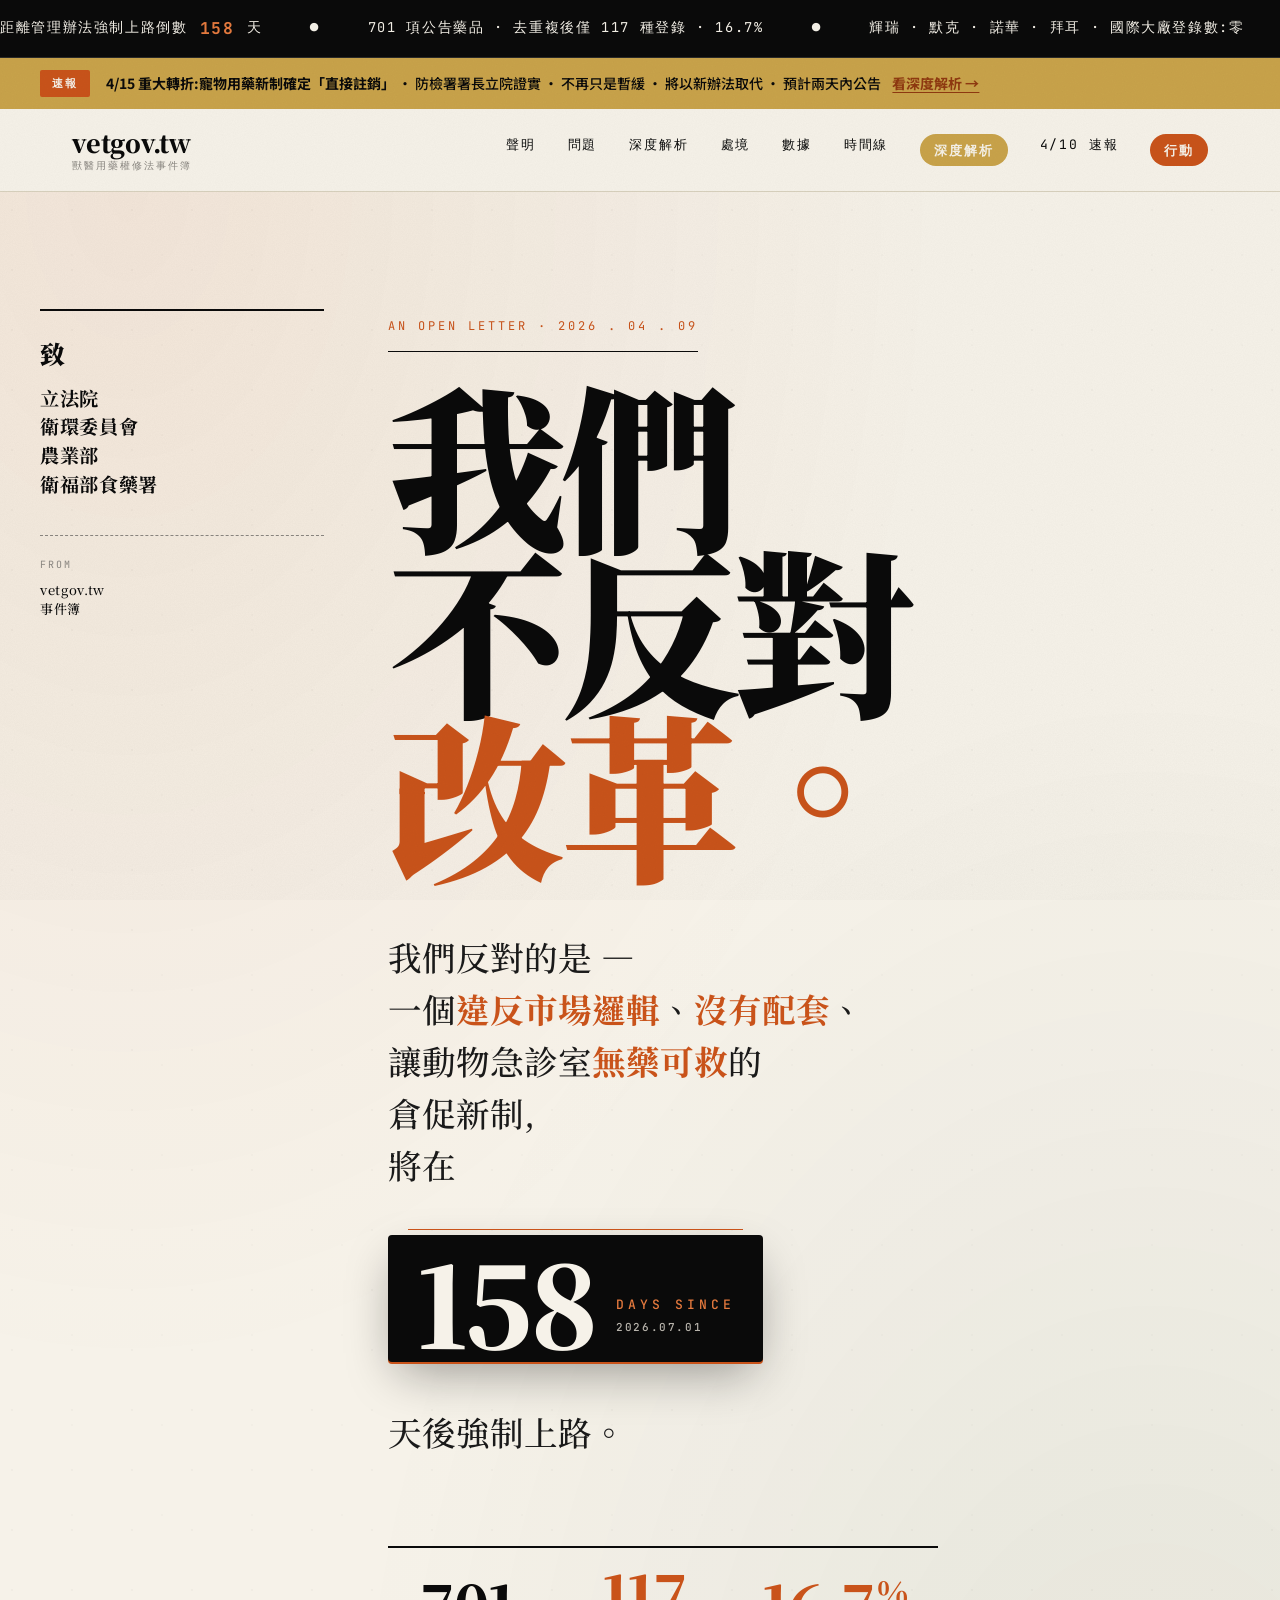
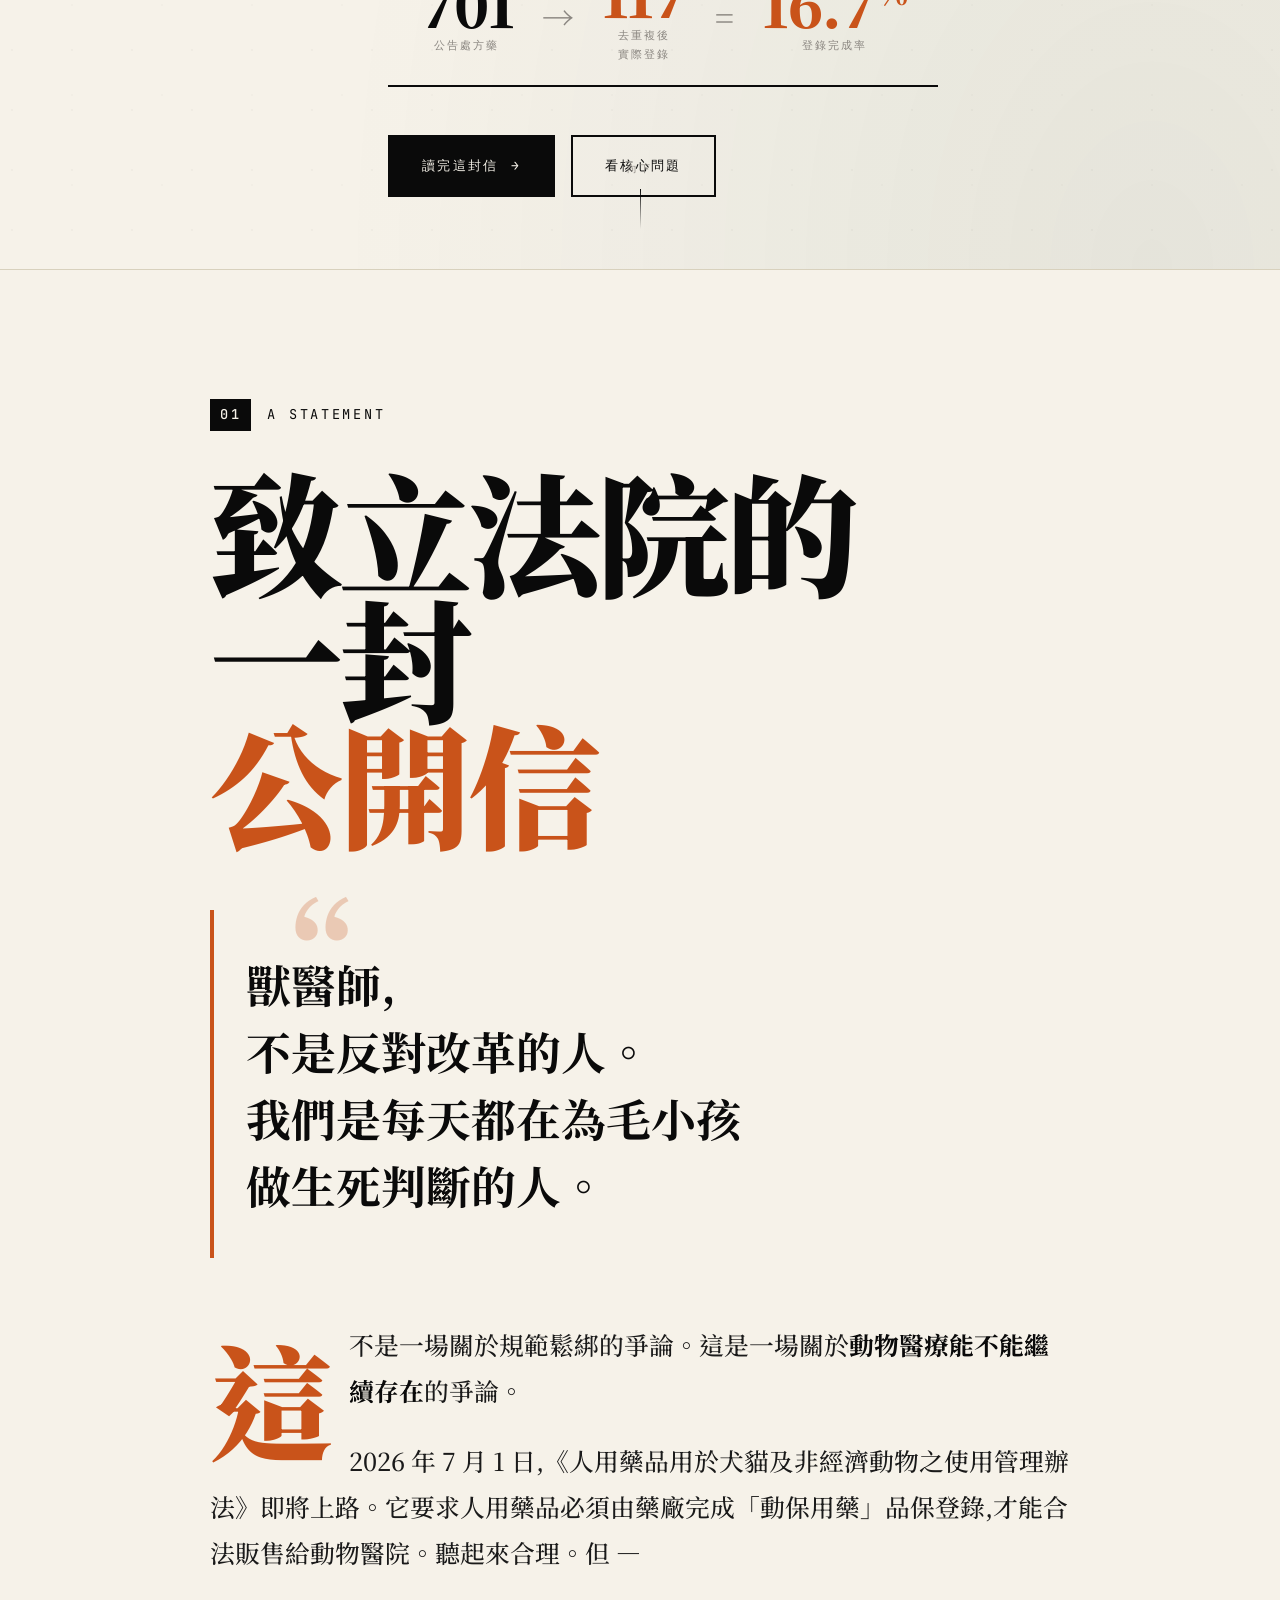
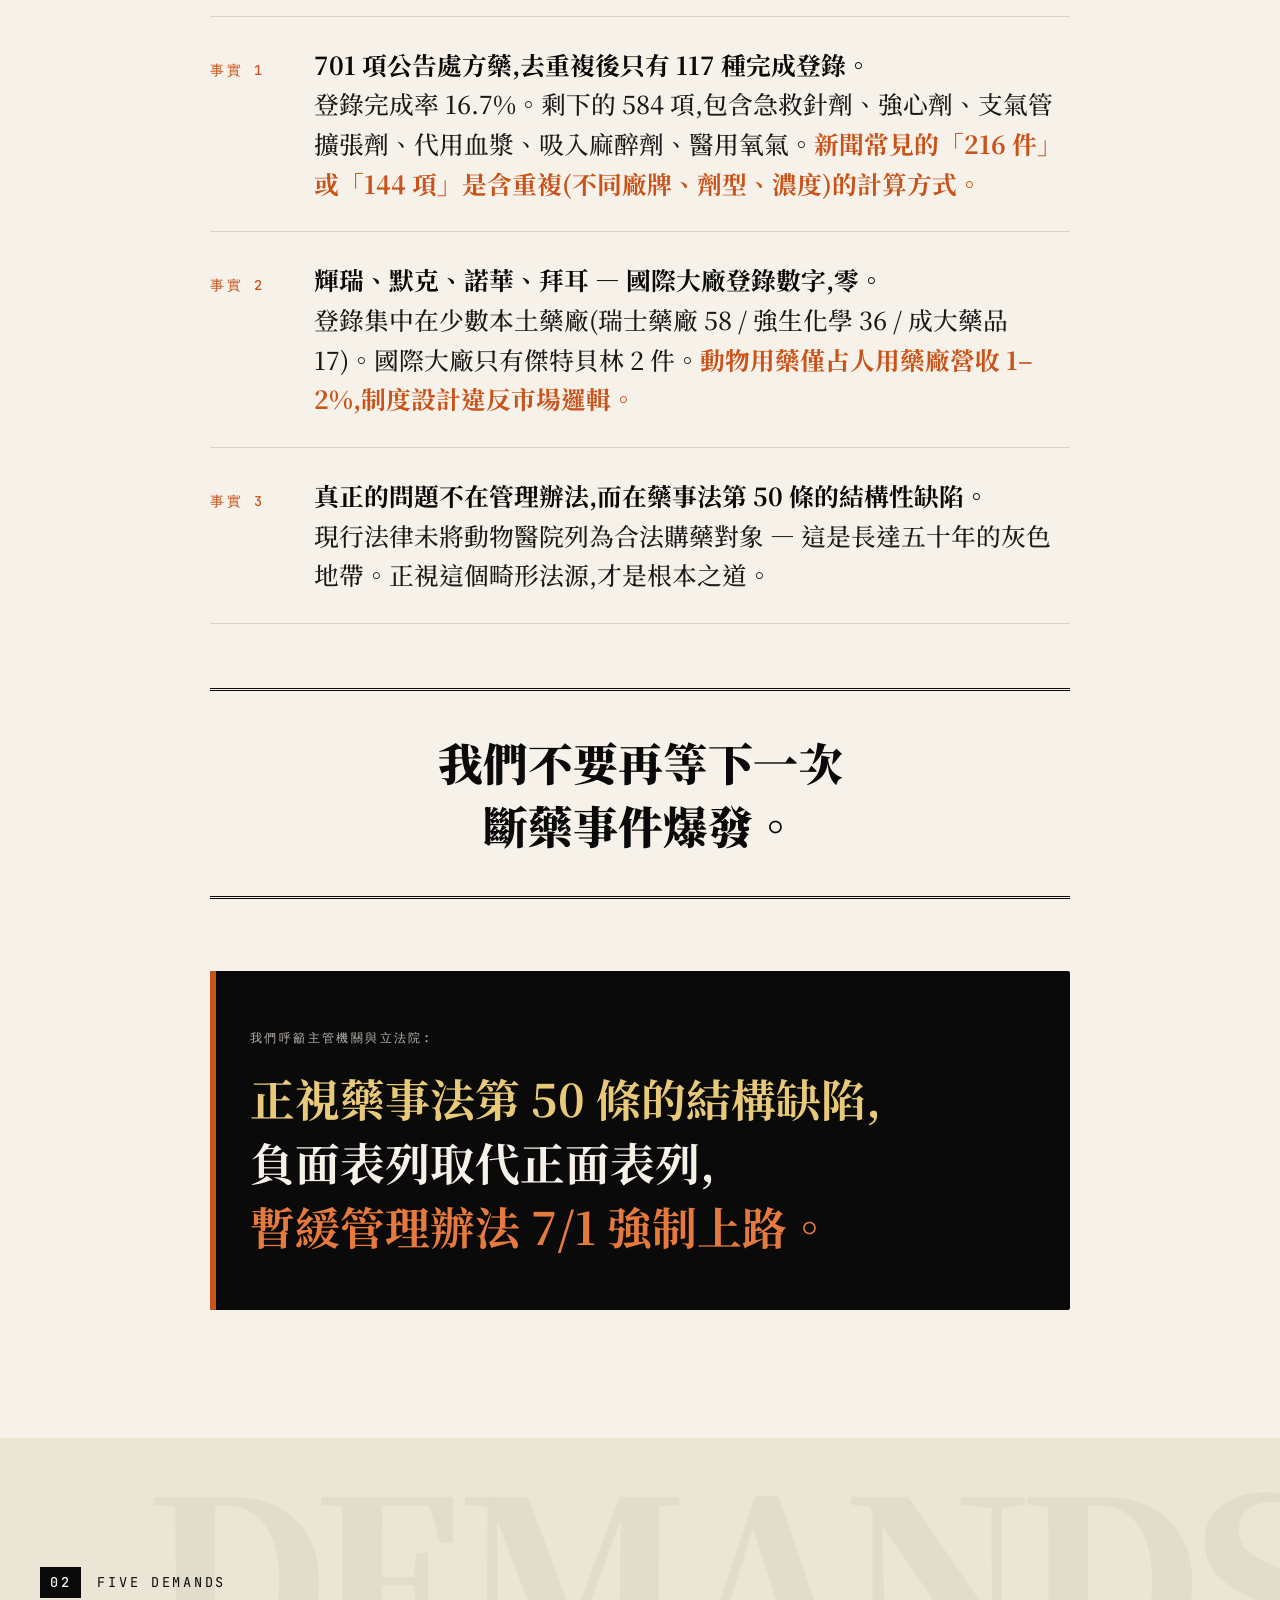
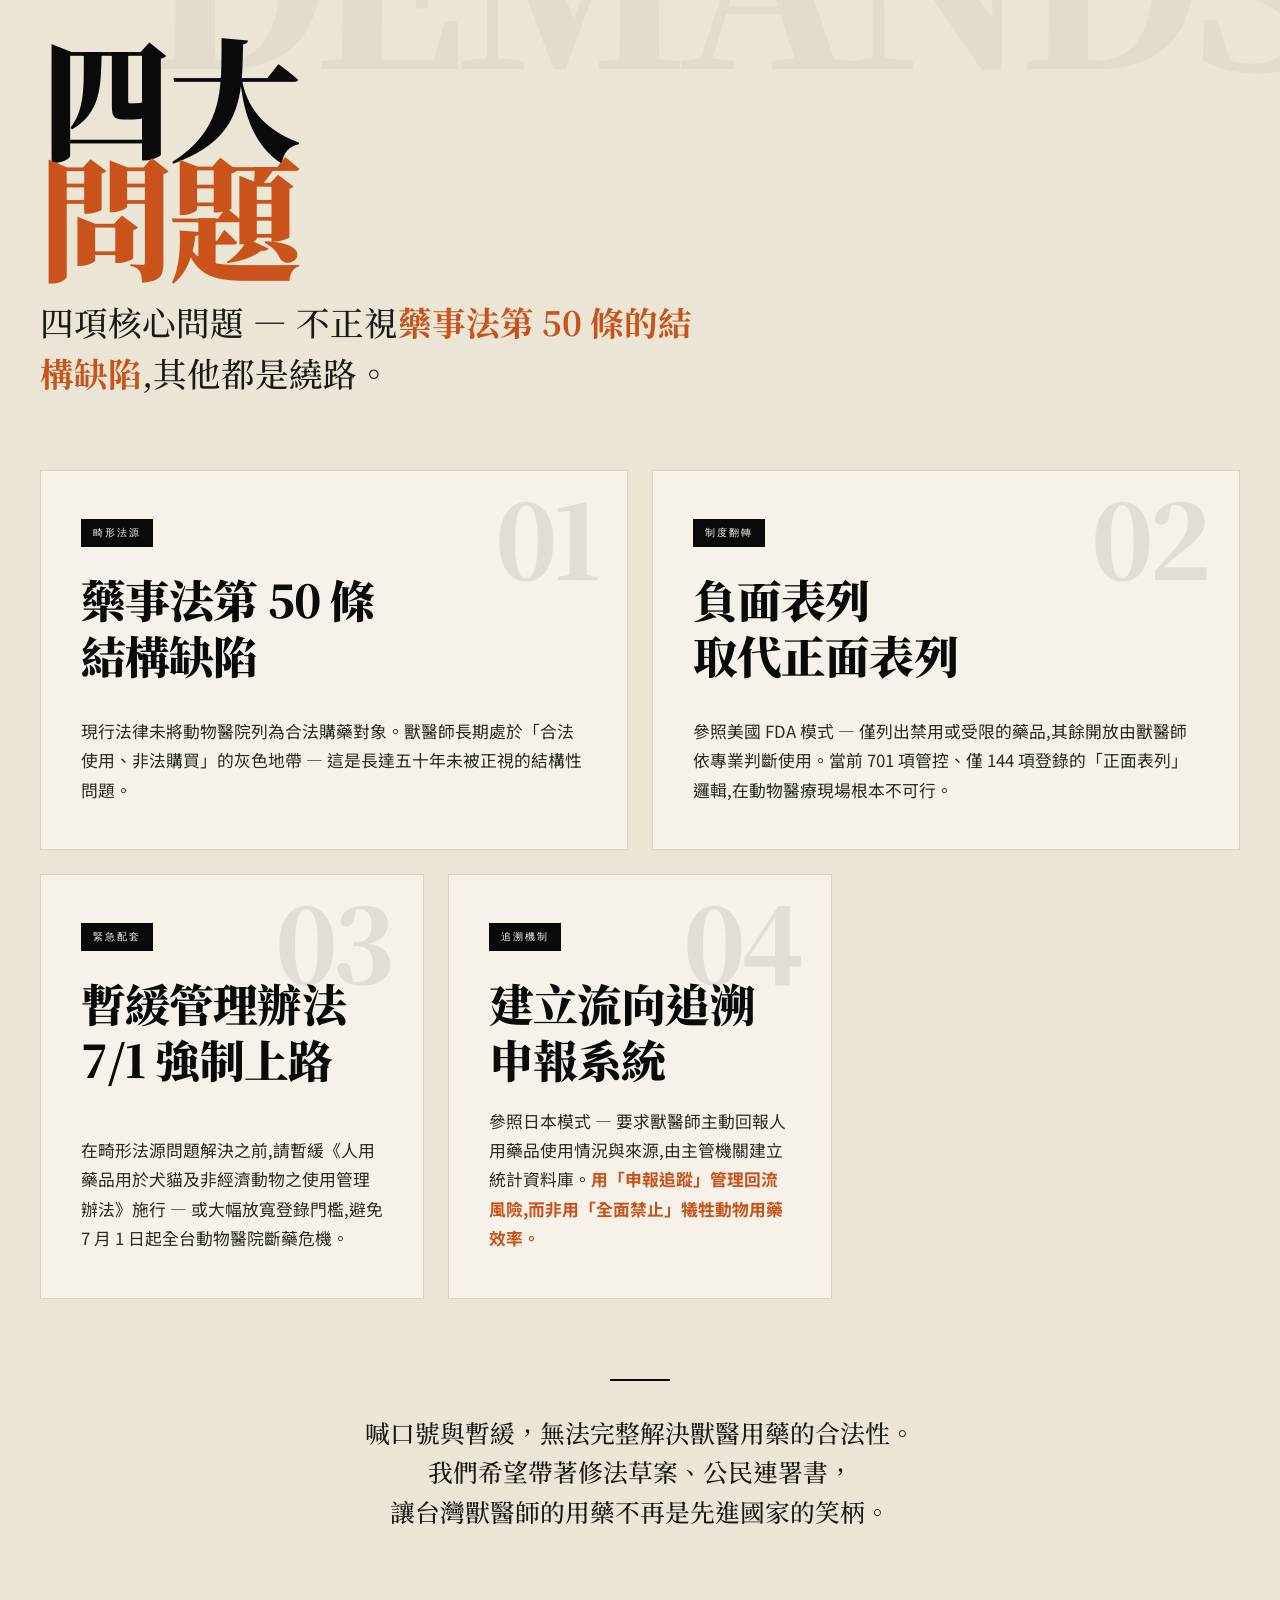
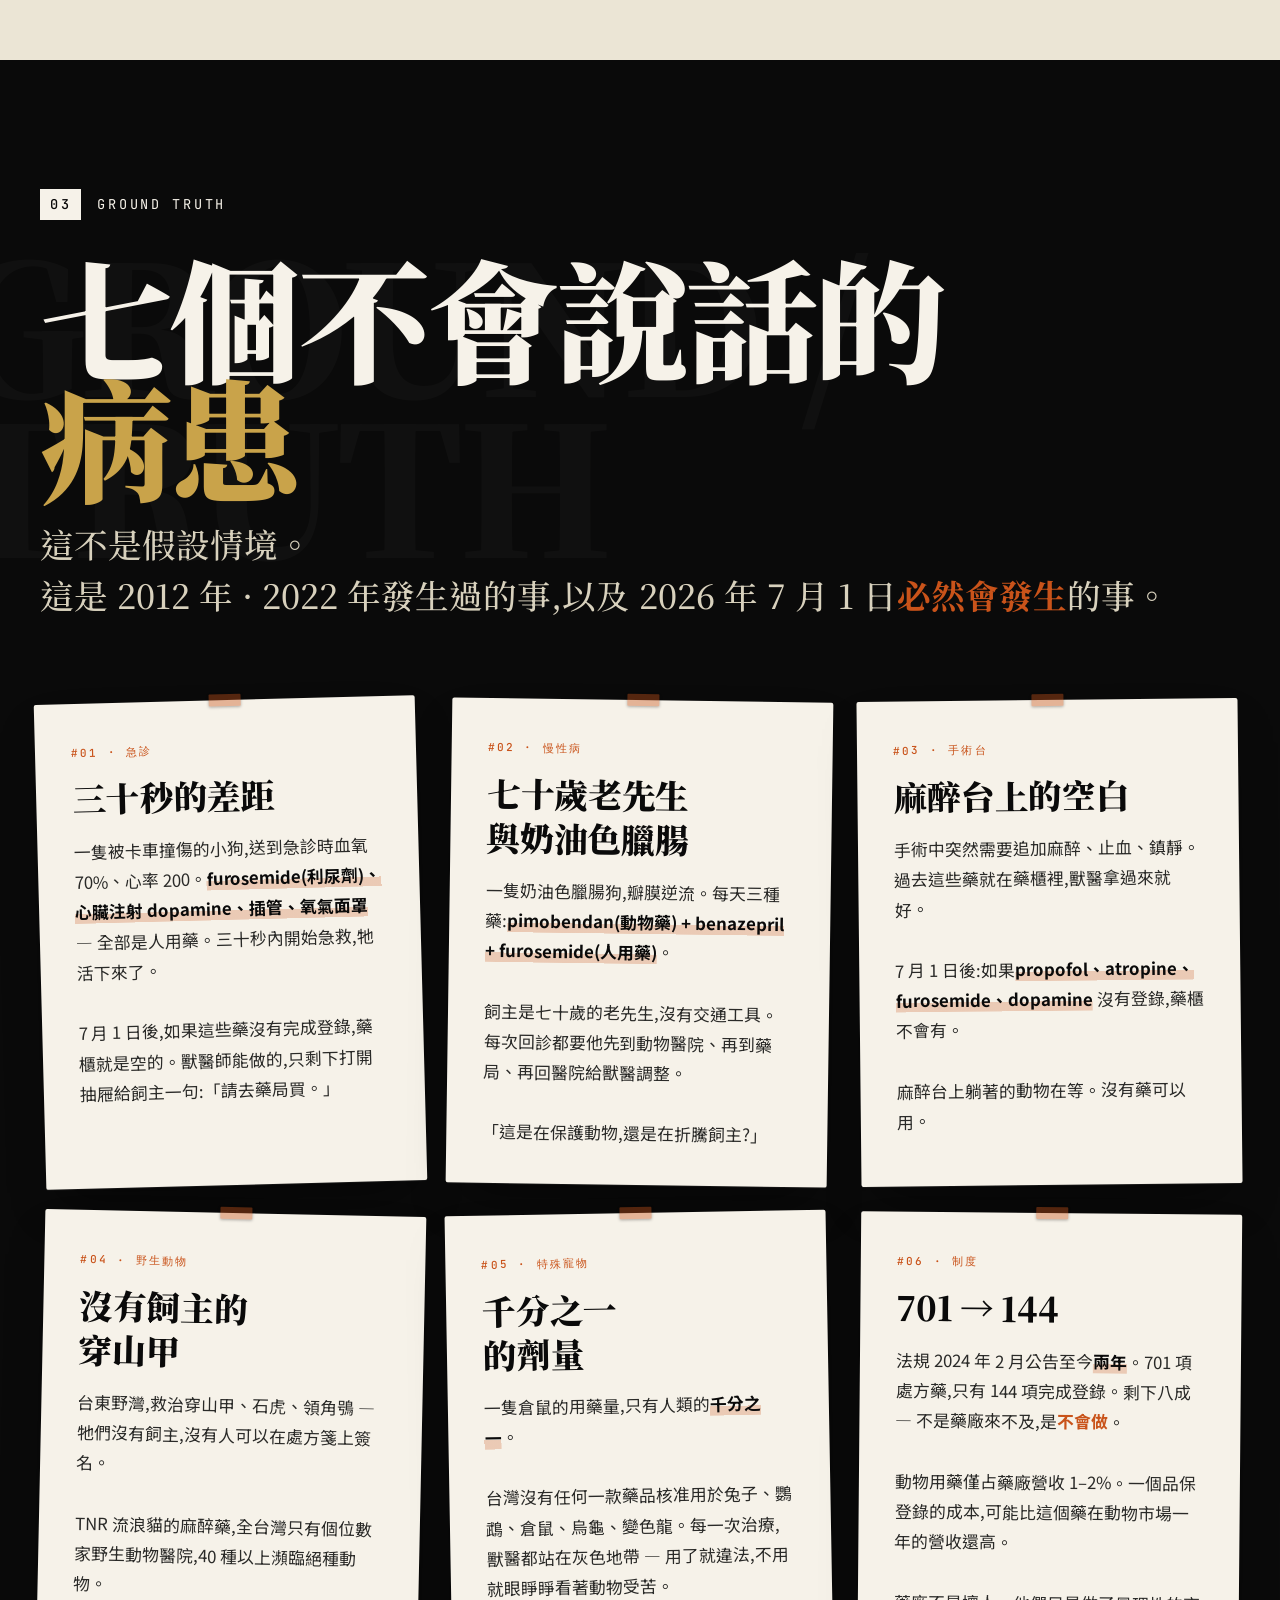
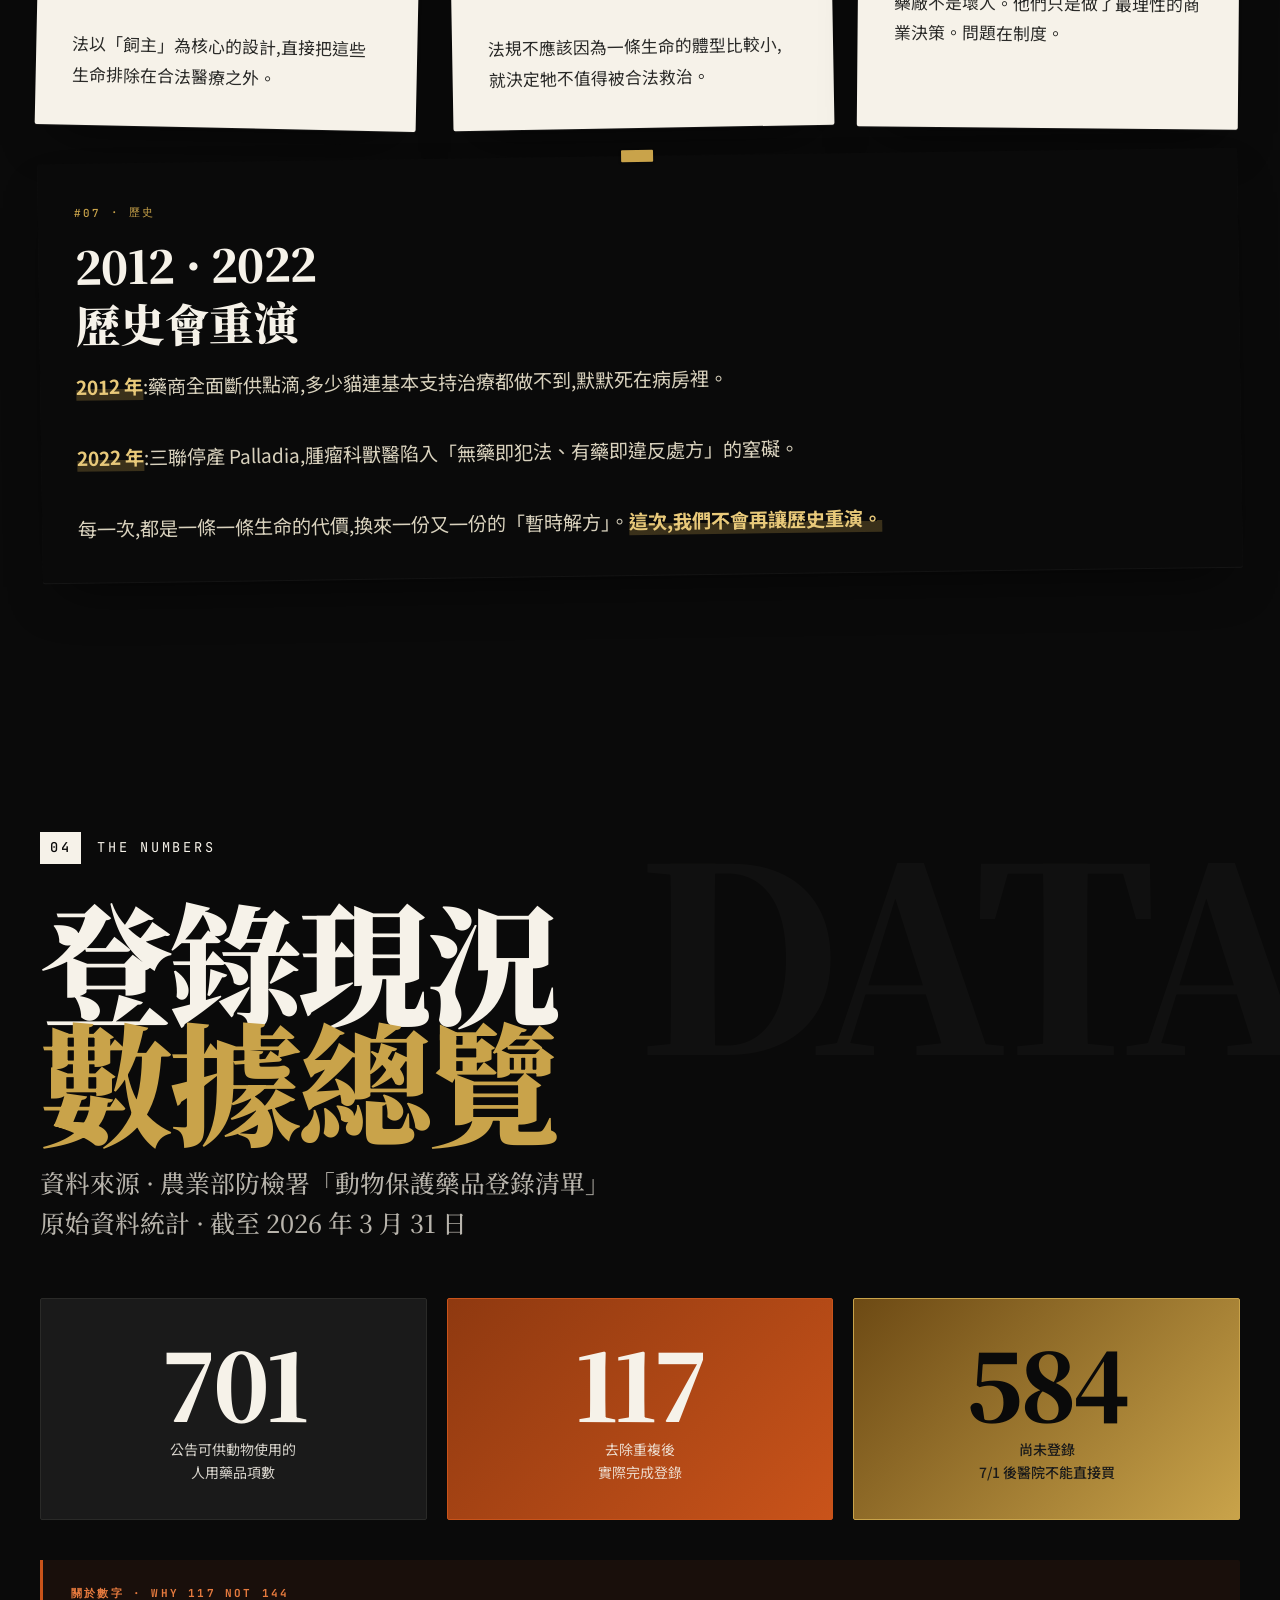
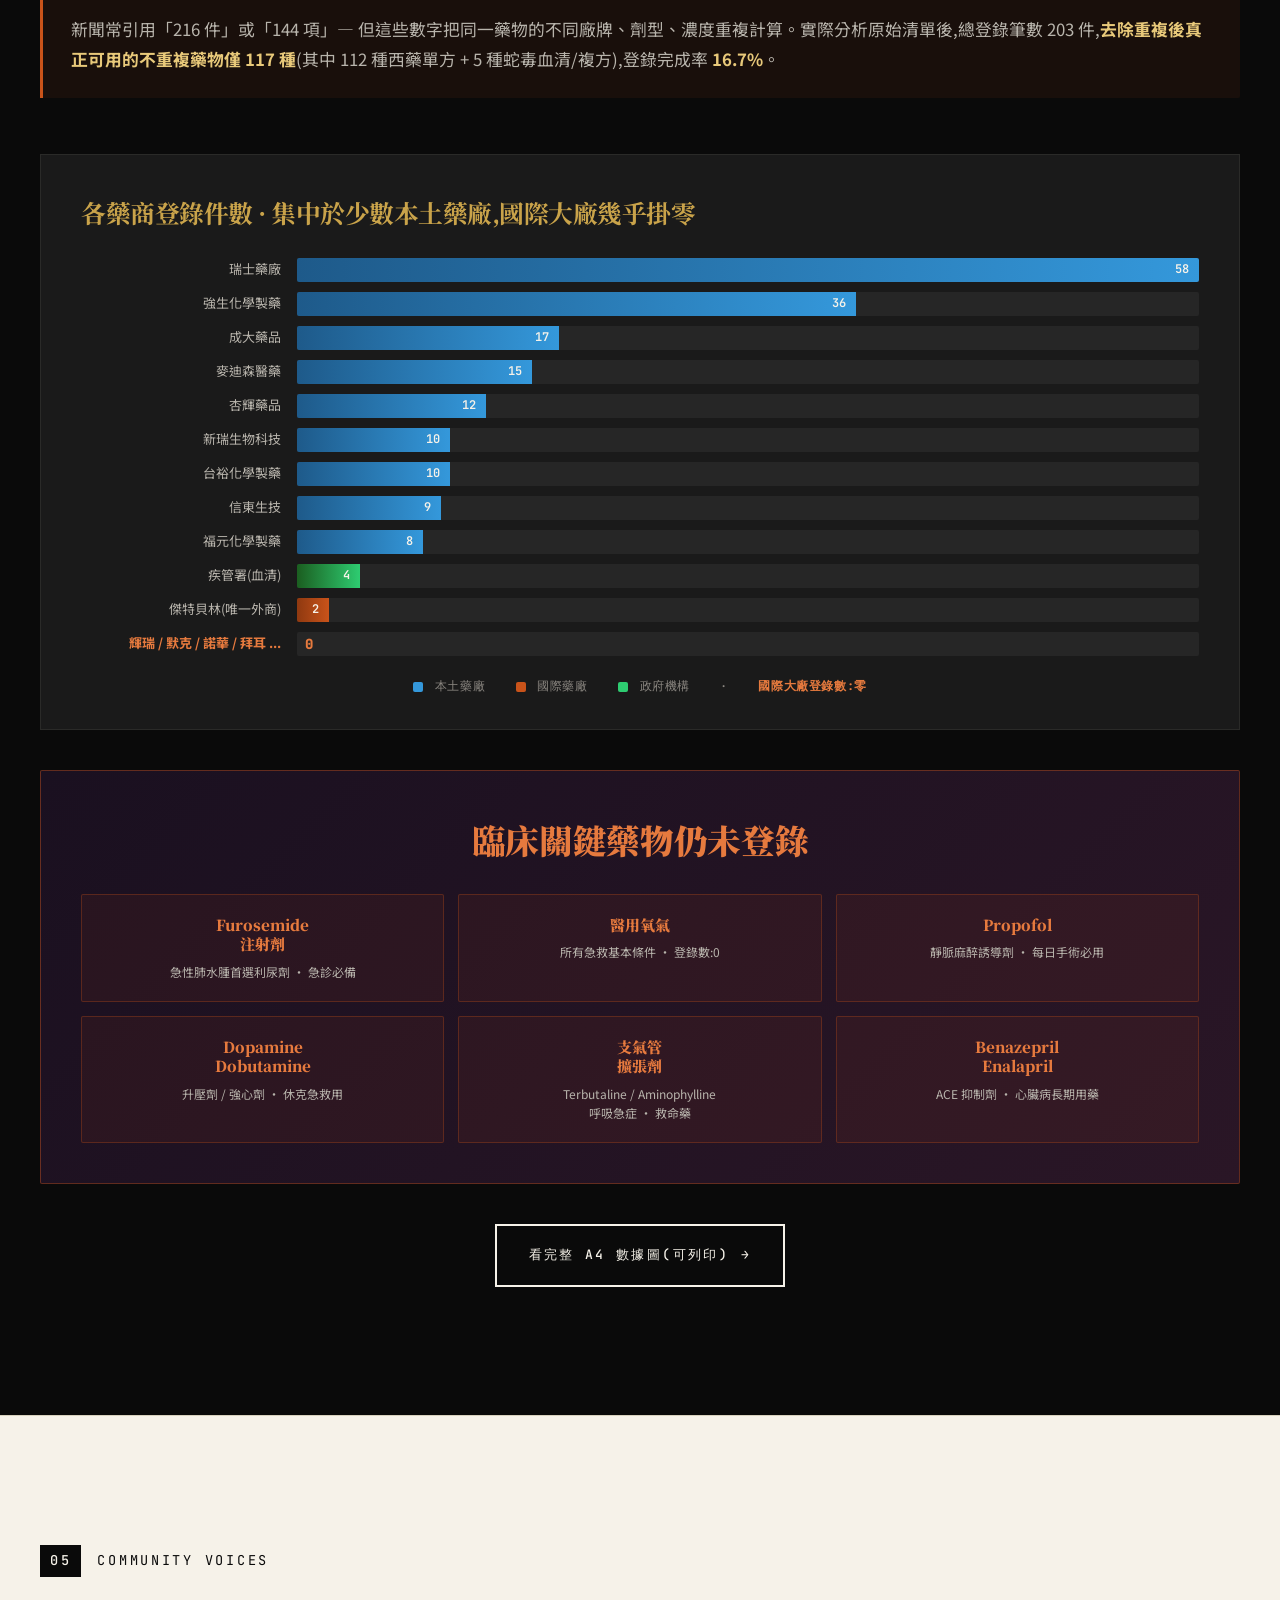
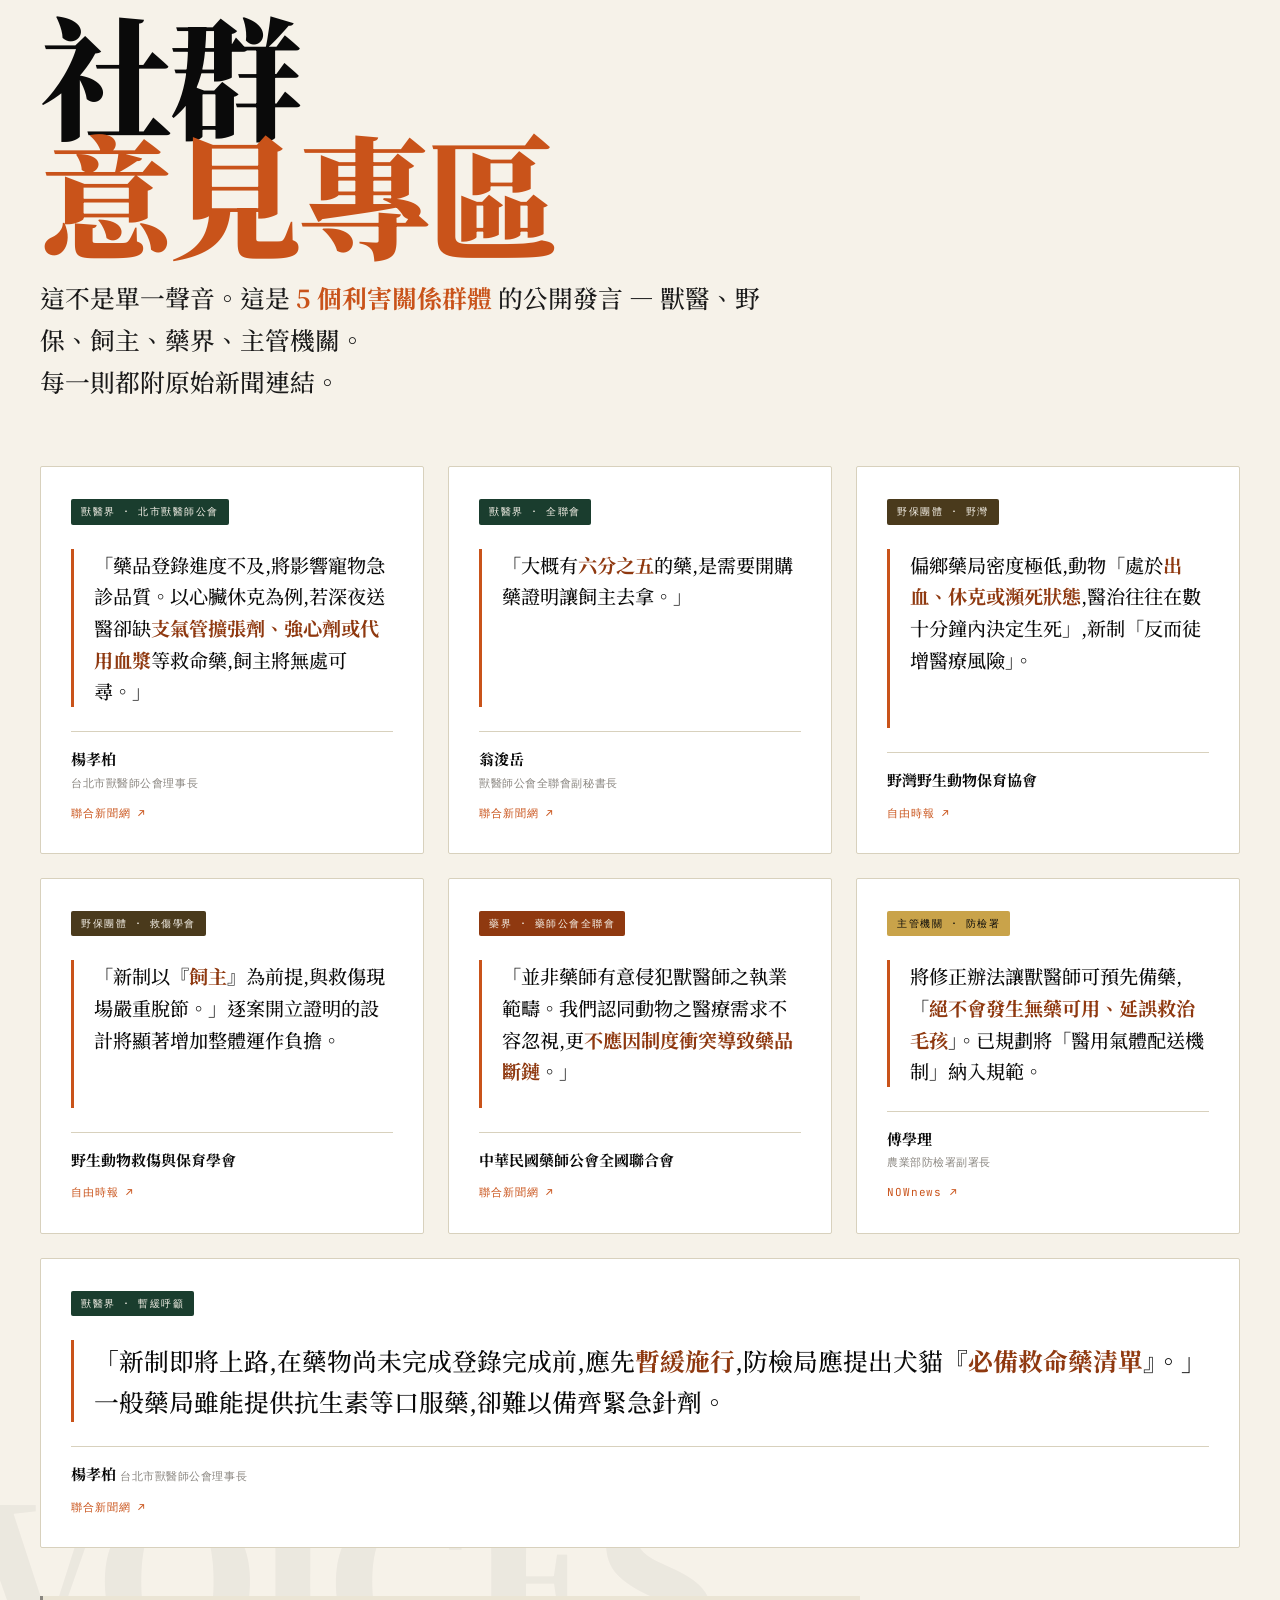
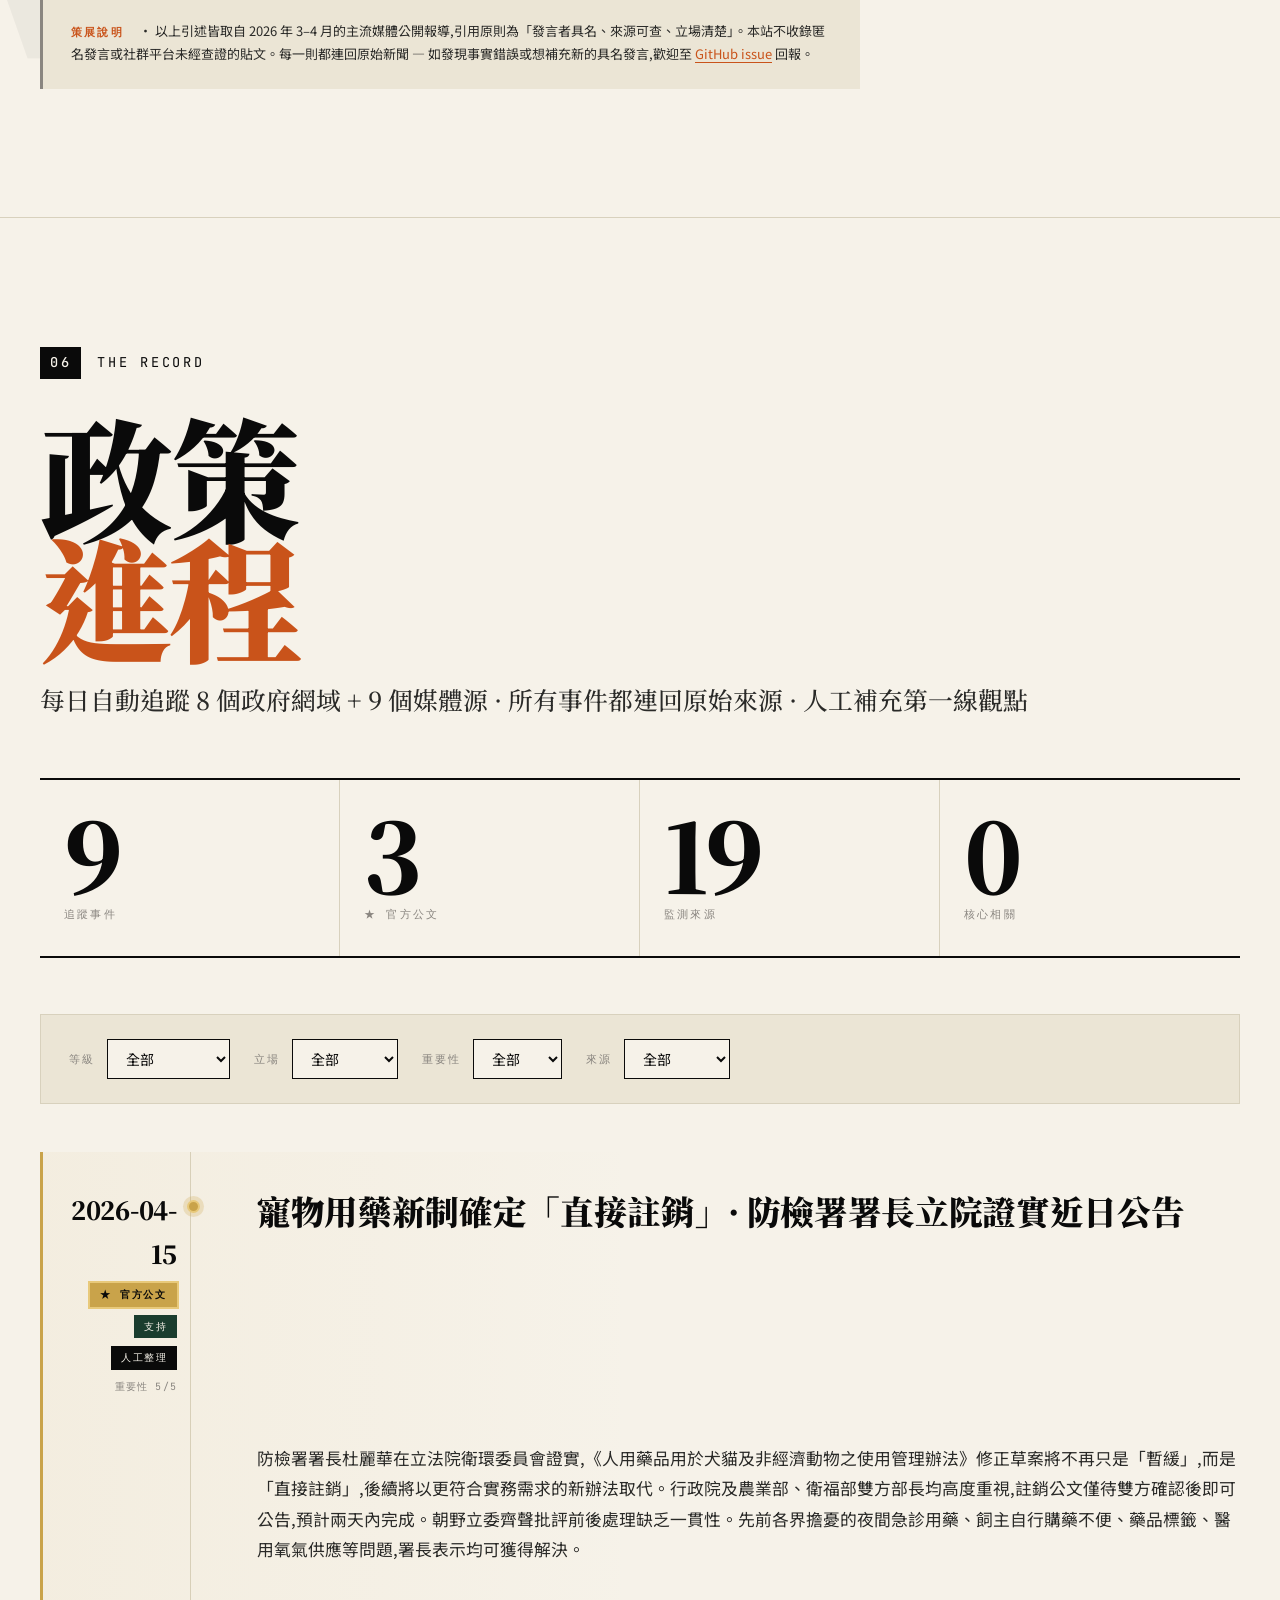
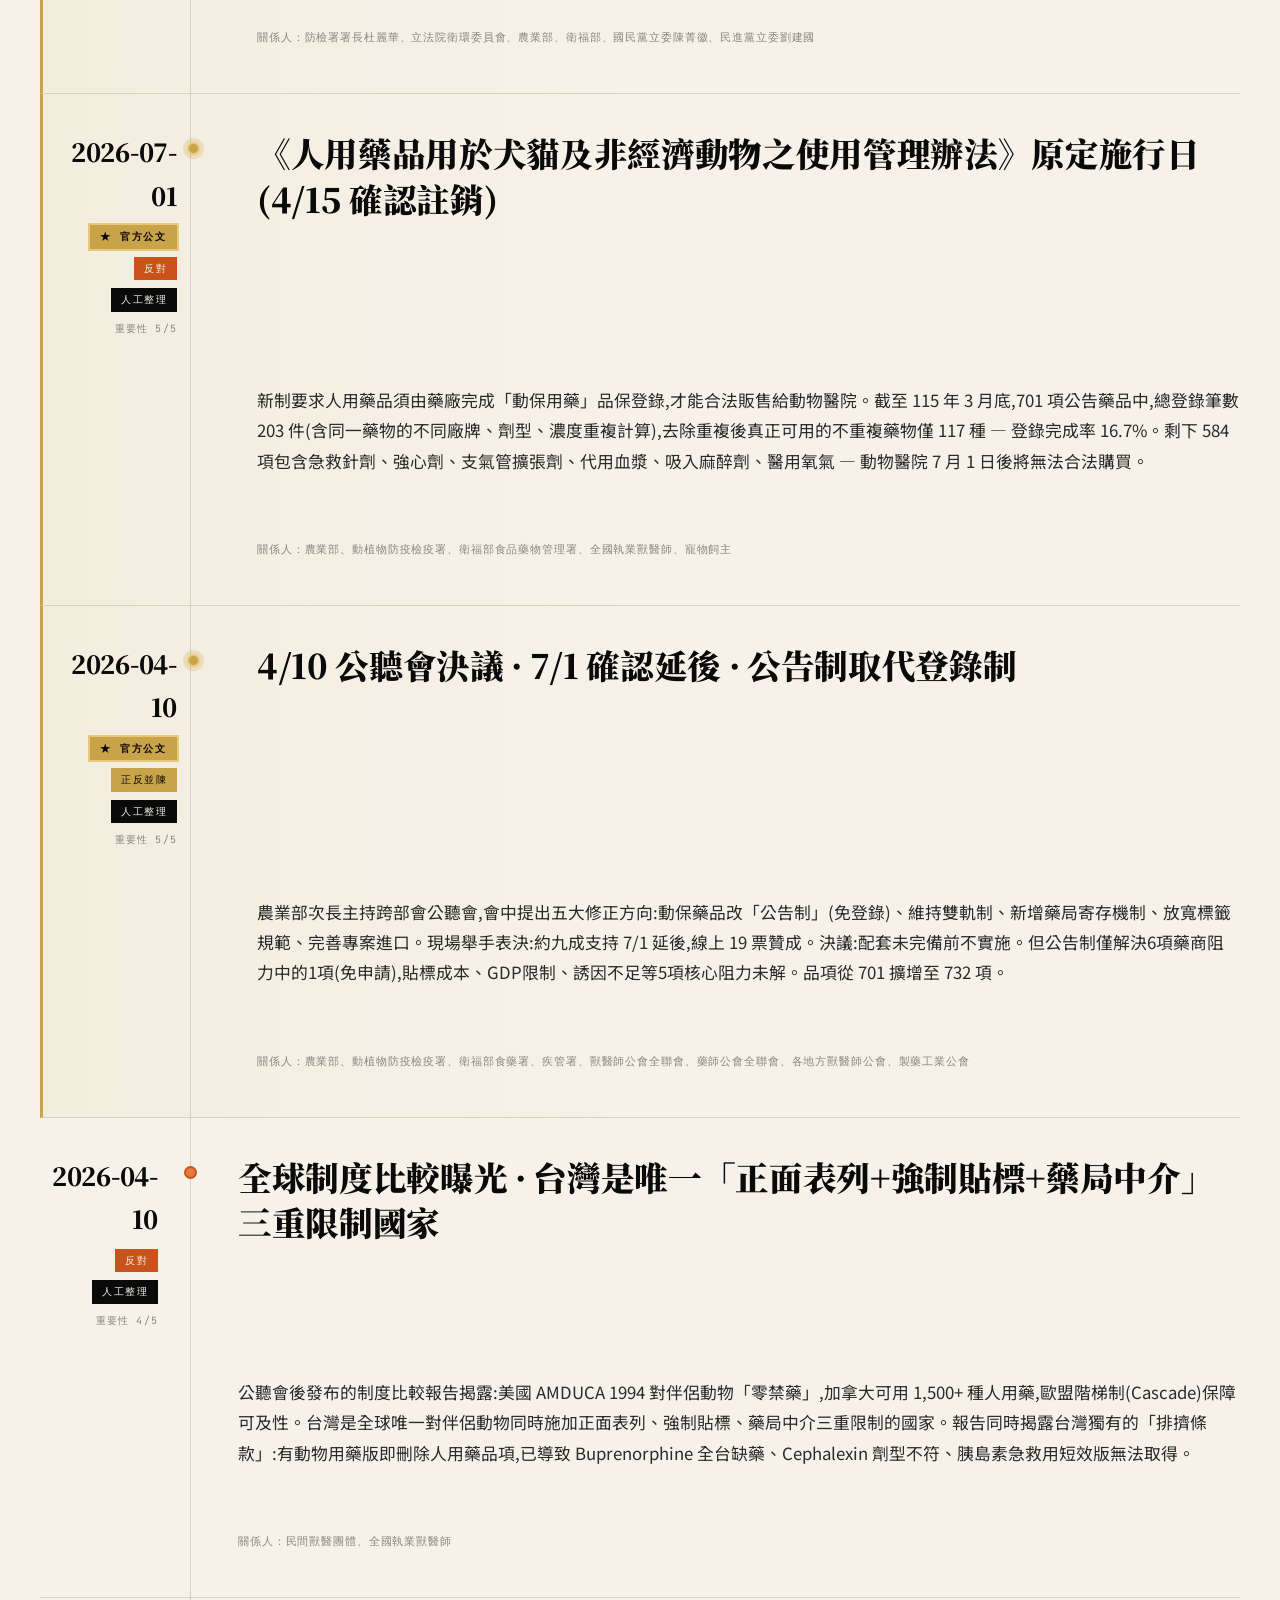
==== commit 8fc2287f: "feat: 4/15 重大新聞 — 寵物用藥新制確定「直接註銷」 - 新增時間線事件：防檢署署長杜麗華立院證實辦法將直接註銷 - 更新 7/1 事件標題反映最新狀態 - breaking banner" ====
--- a/site/index.html
+++ b/site/index.html
@@ -68,8 +68,8 @@
   <div class="breaking__inner">
     <span class="breaking__badge">速報</span>
     <span class="breaking__text">
-      <strong>4/10 公聽會決議:7/1 確認延後</strong> · 公告制取代登錄制 · 品項擴增至 732 · 但公告制僅解決 6 項阻力中的 1 項
-      <a href="hearing-0410.html">看完整報告 →</a>
+      <strong>4/15 重大轉折:寵物用藥新制確定「直接註銷」</strong> · 防檢署署長立院證實 · 不再只是暫緩 · 將以新辦法取代 · 預計兩天內公告
+      <a href="analysis.html">看深度解析 →</a>
     </span>
   </div>
 </div>
@@ -741,17 +741,13 @@
 
       <article class="act__card act__card--follow">
         <div class="act__num">03</div>
-        <div class="act__tag">追蹤</div>
-        <h3 class="act__card-title">追蹤修法進度</h3>
-        <p>本站每天自動更新。把這頁加入書籤、訂閱 GitHub 更新、把重要事件截圖存下來 — 讓每一位立委知道有人在看。</p>
+        <div class="act__tag">連署</div>
+        <h3 class="act__card-title">加入連署行動</h3>
+        <p>你的一份連署，就是推動制度改變的一份力量。讓主管機關和立法院看見，有多少人關心這個議題。</p>
         <div class="act__buttons">
-          <a class="act__btn" target="_blank" rel="noopener"
-             href="https://github.com/sensa-ai-tech/vetgov">
-            GitHub Repo ↗
-          </a>
-          <a class="act__btn" target="_blank" rel="noopener"
-             href="https://github.com/sensa-ai-tech/vetgov/subscription">
-            訂閱更新 ↗
+          <a class="act__btn act__btn--primary" target="_blank" rel="noopener"
+             href="https://tavar.org/petition">
+            前往連署 ↗
           </a>
           <a class="act__btn" href="#timeline">
             看今日時間線
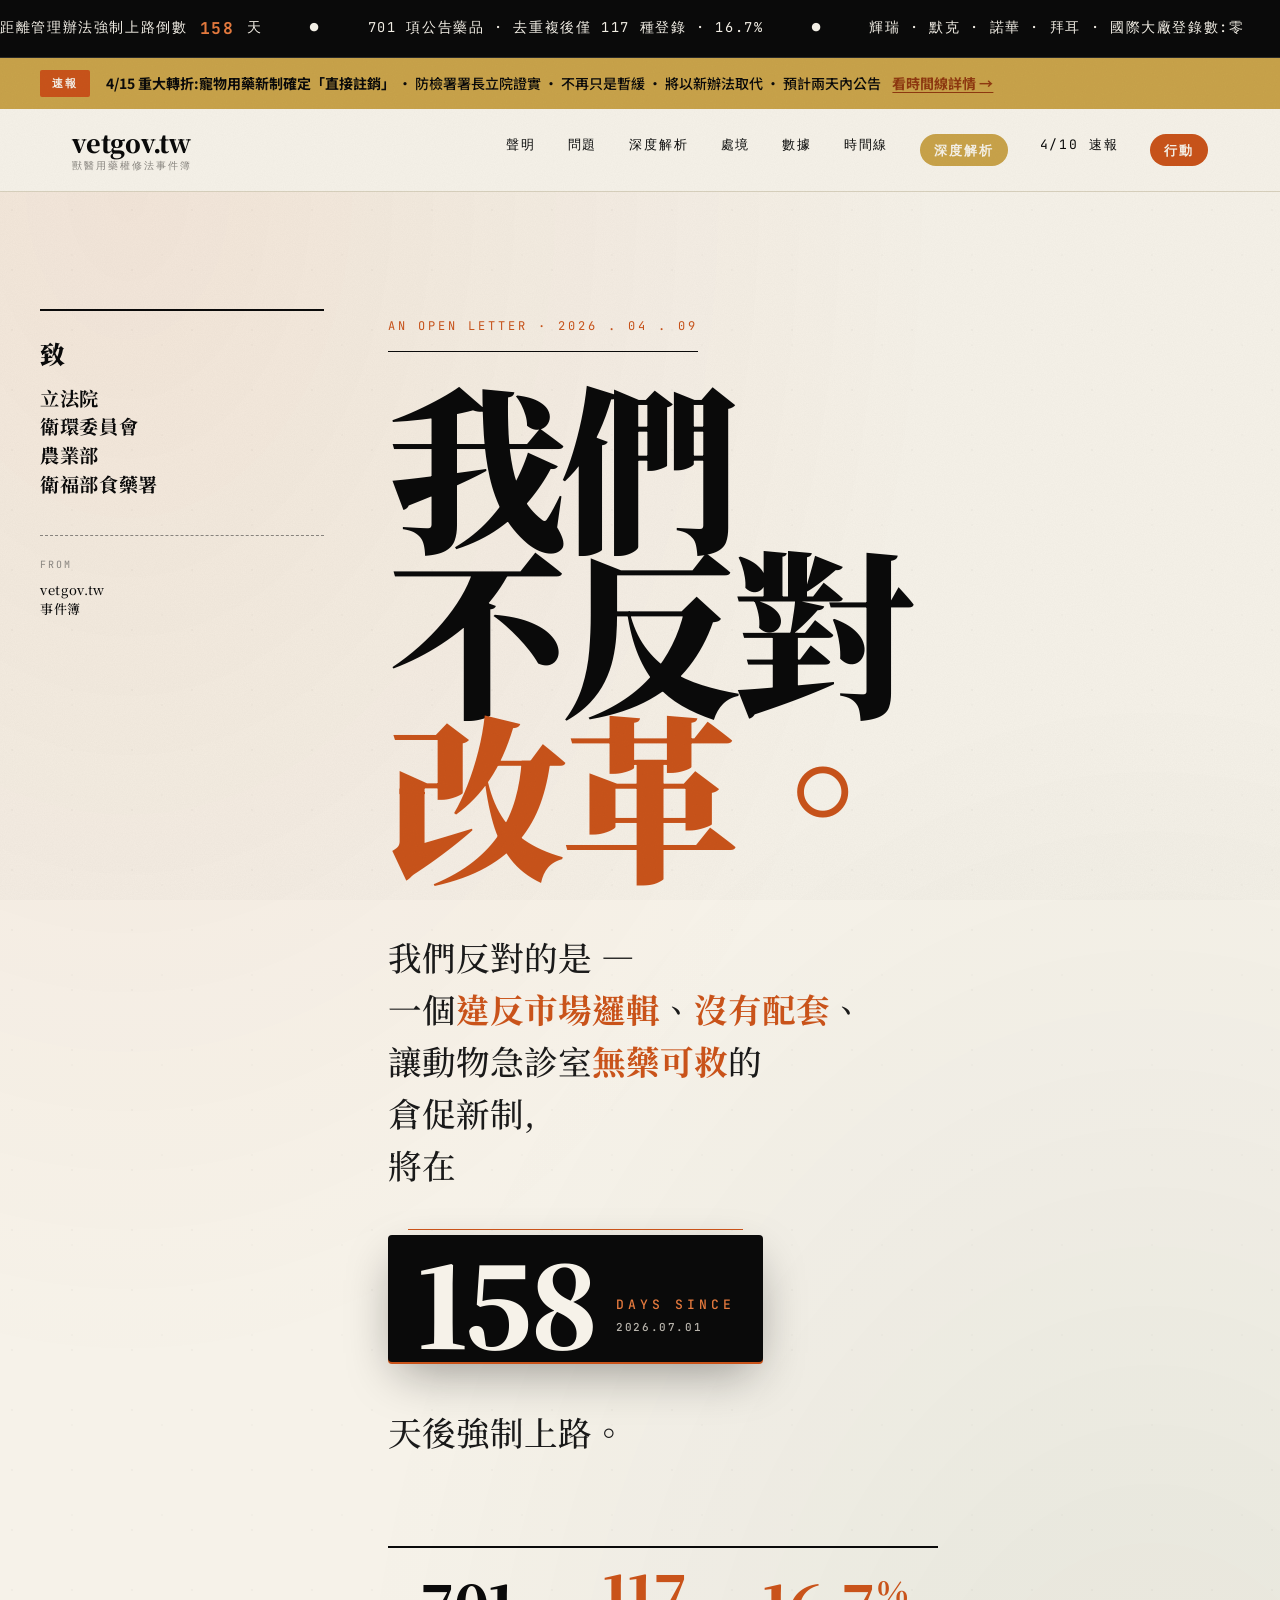
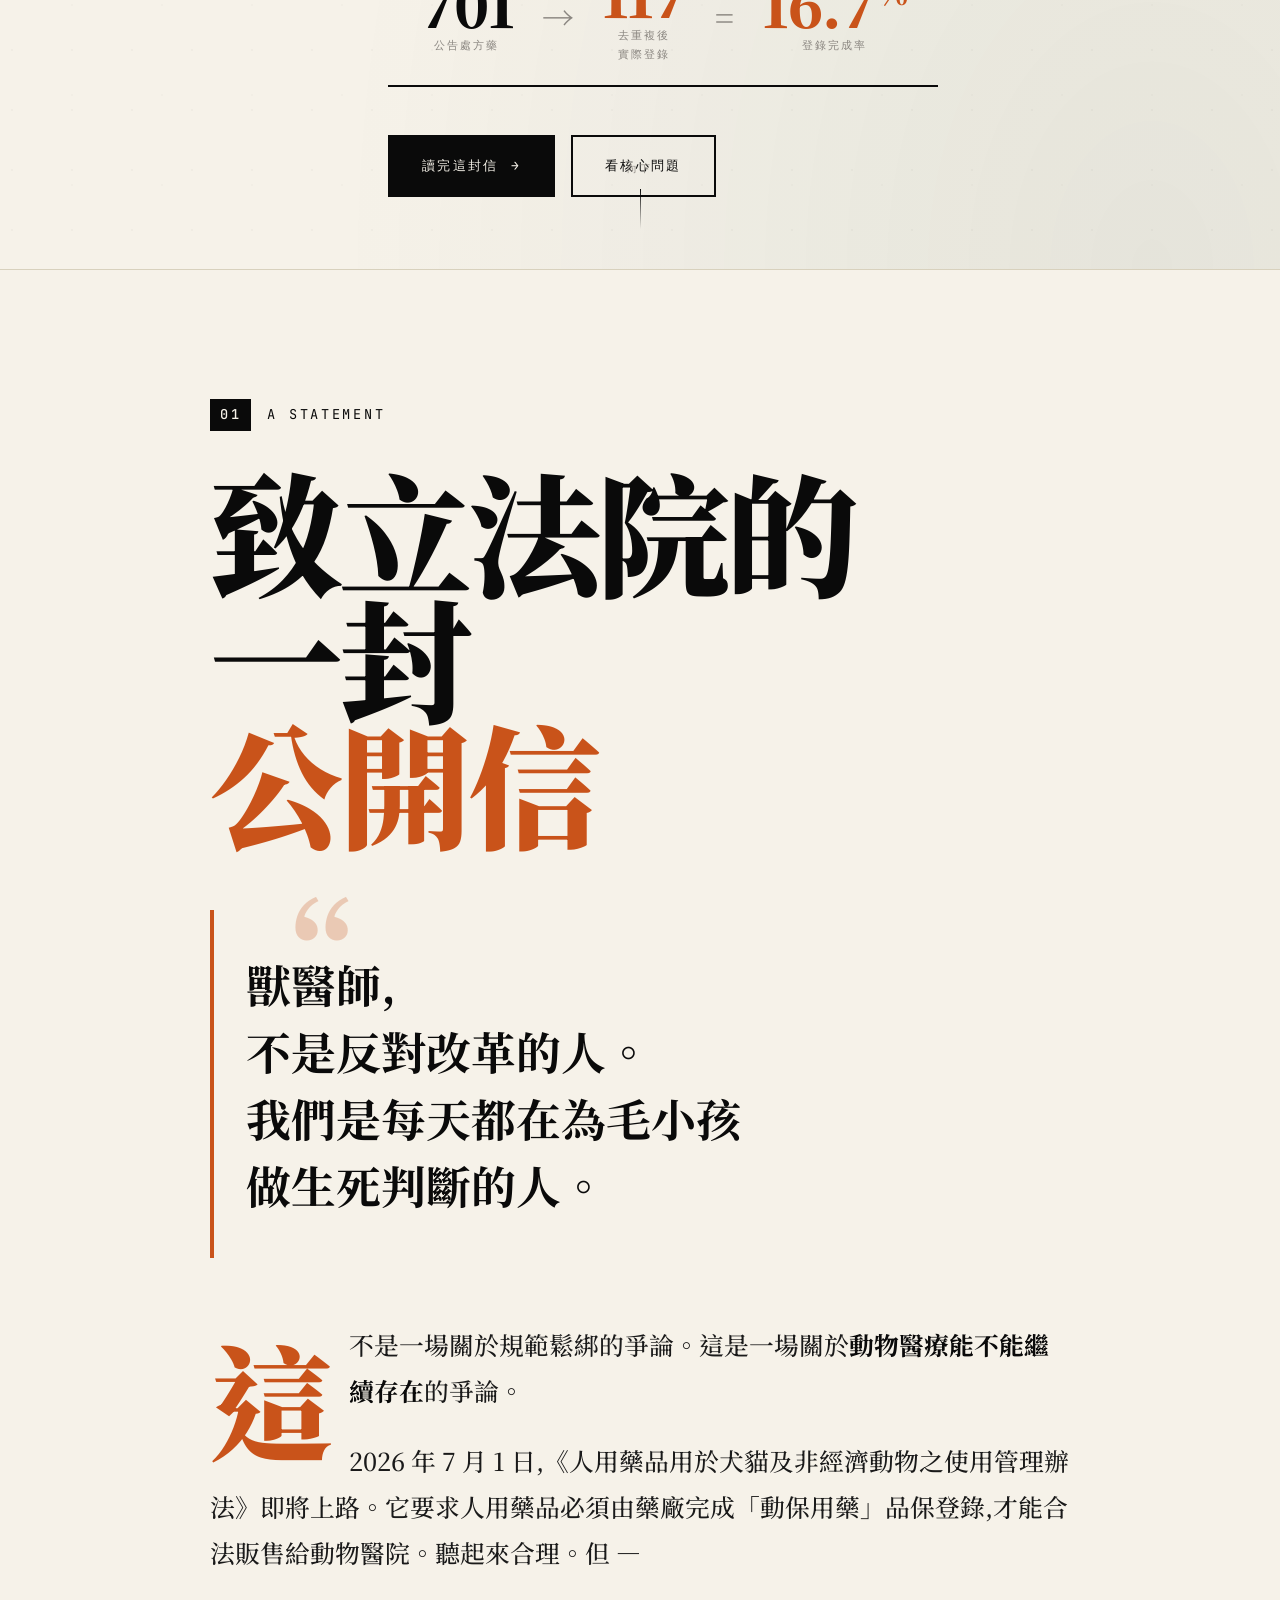
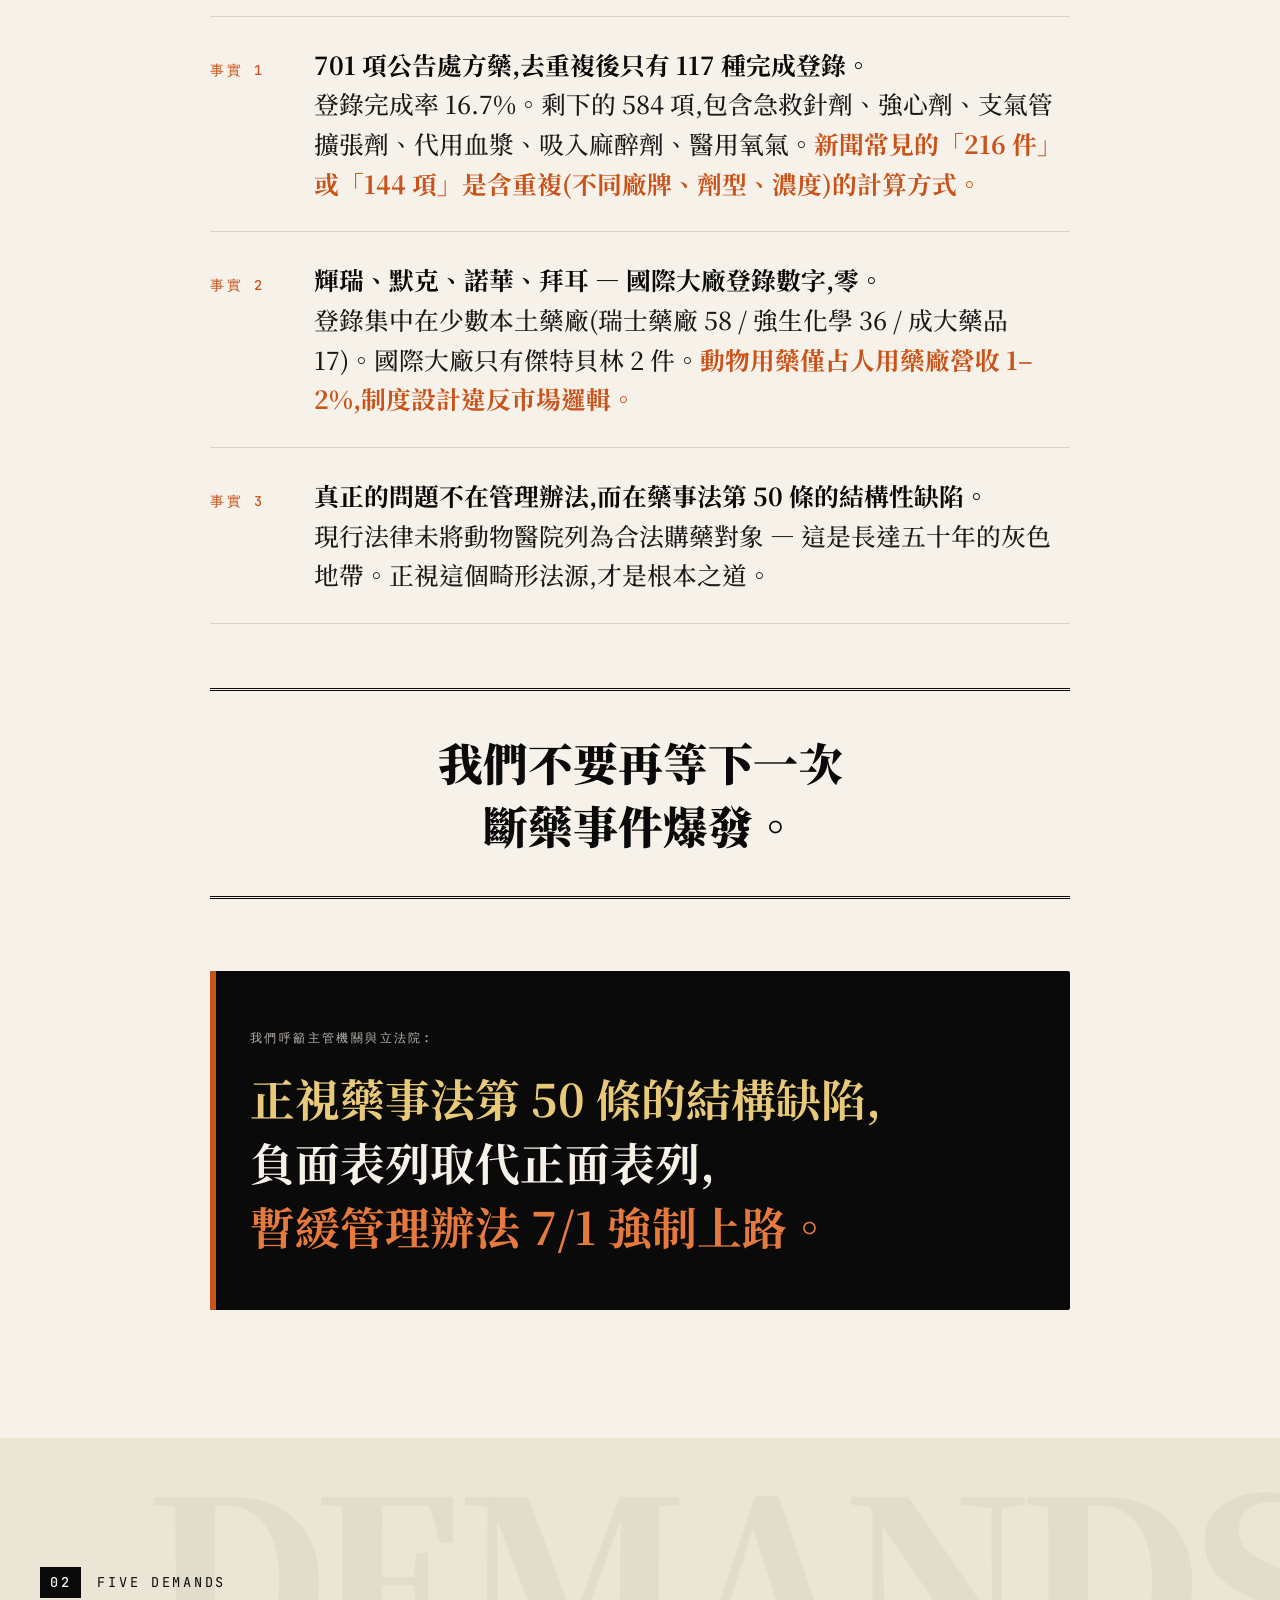
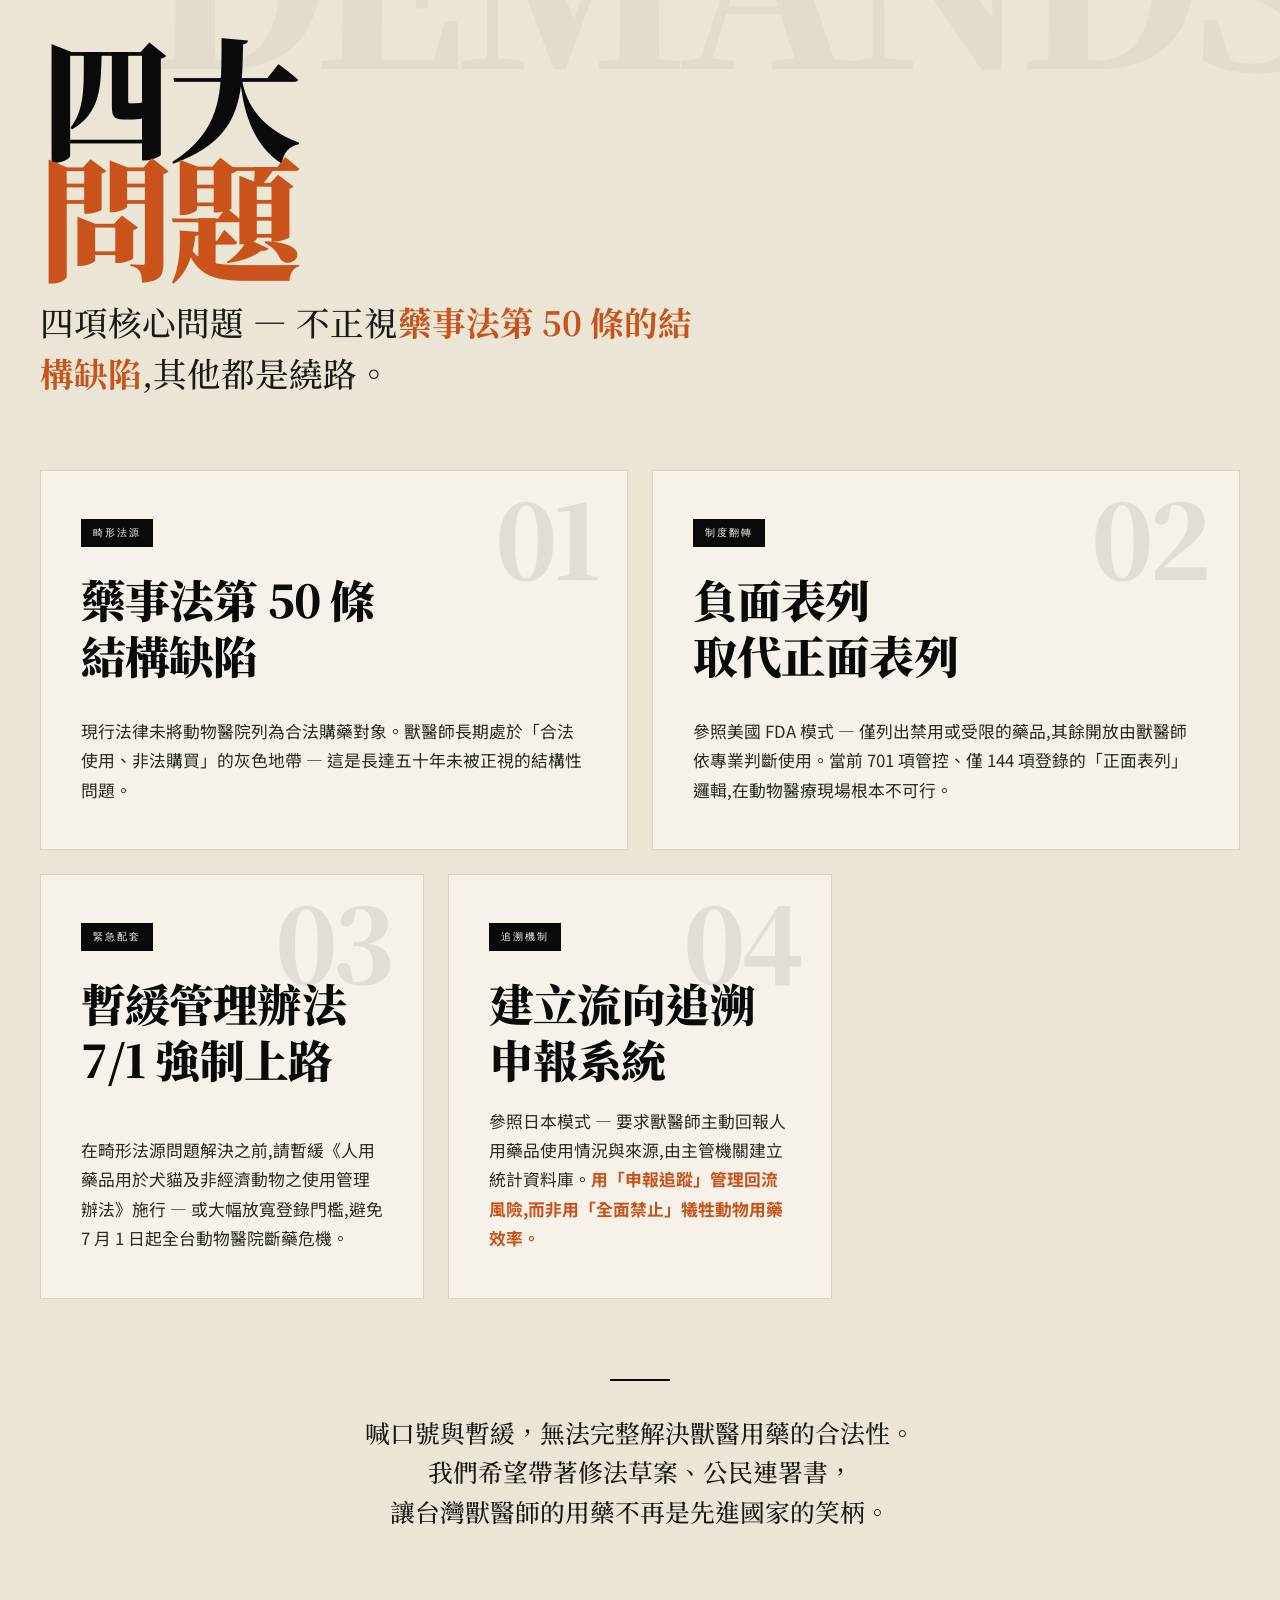
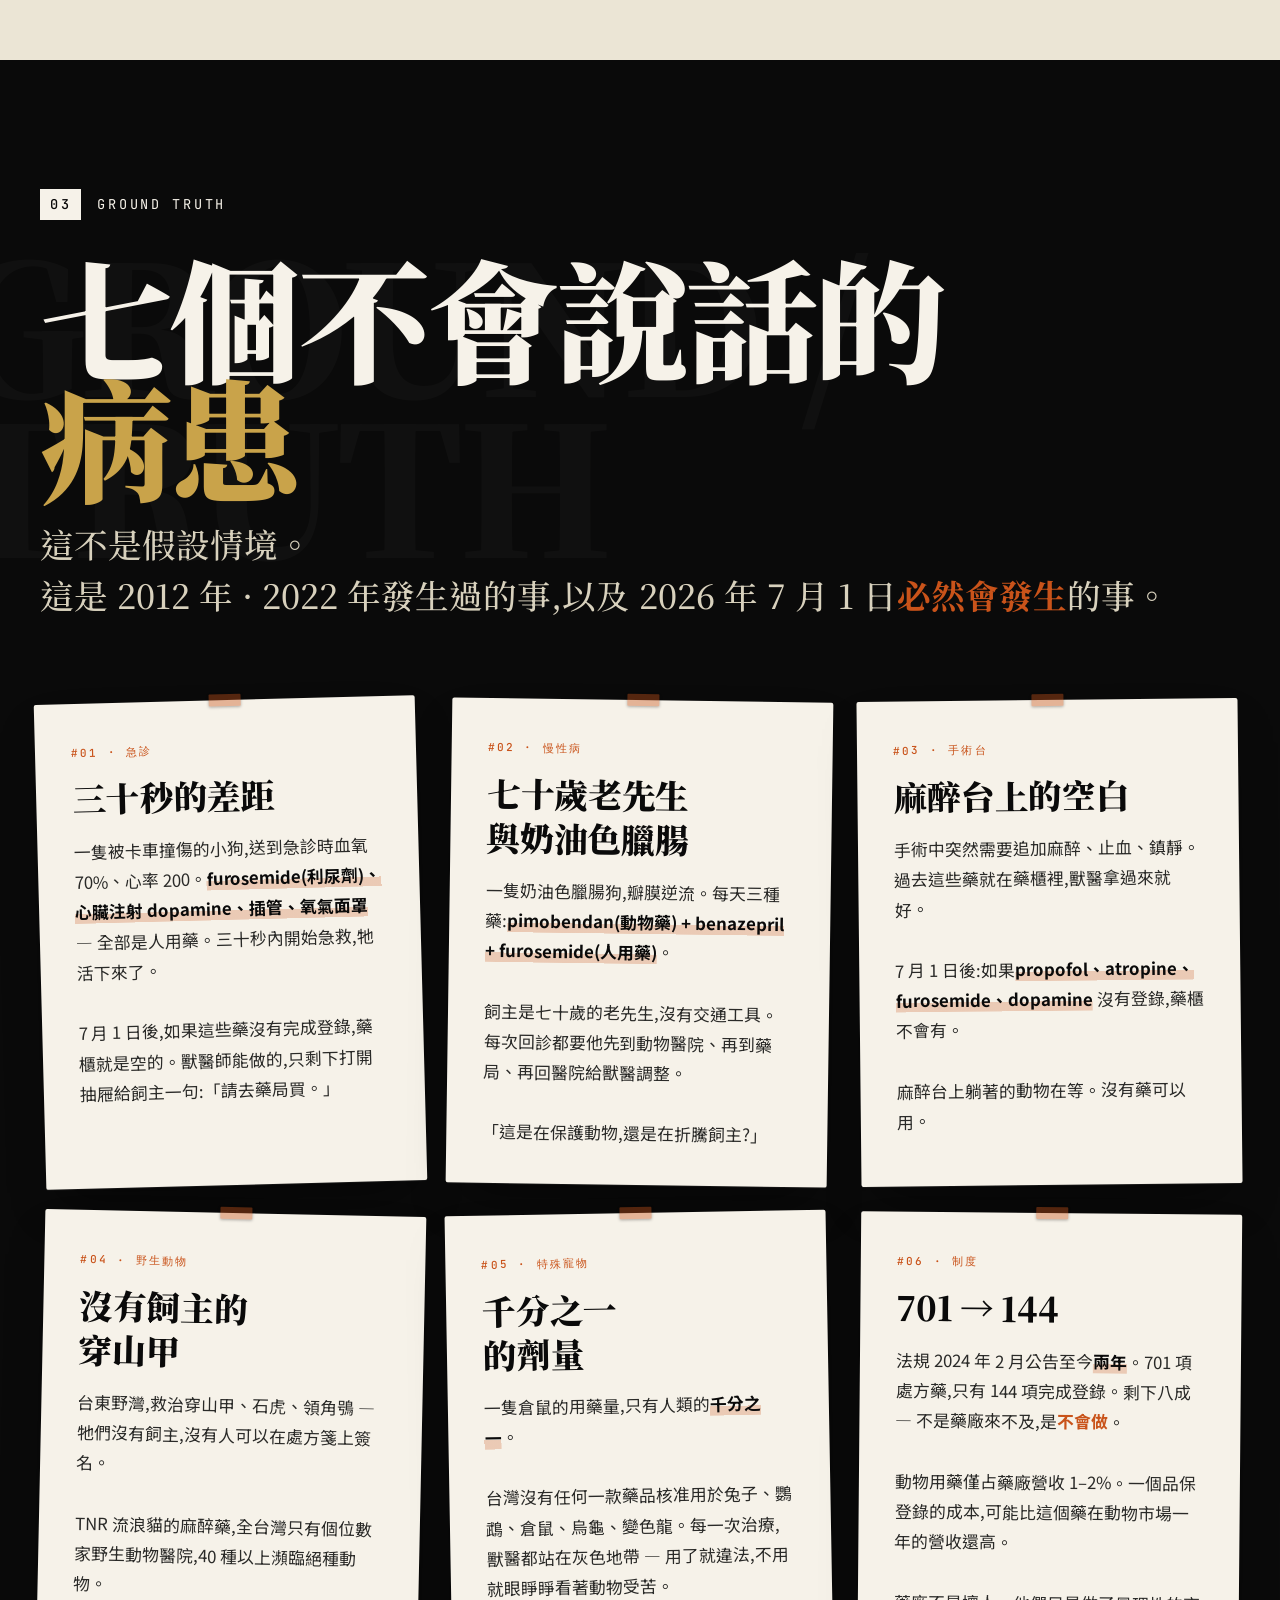
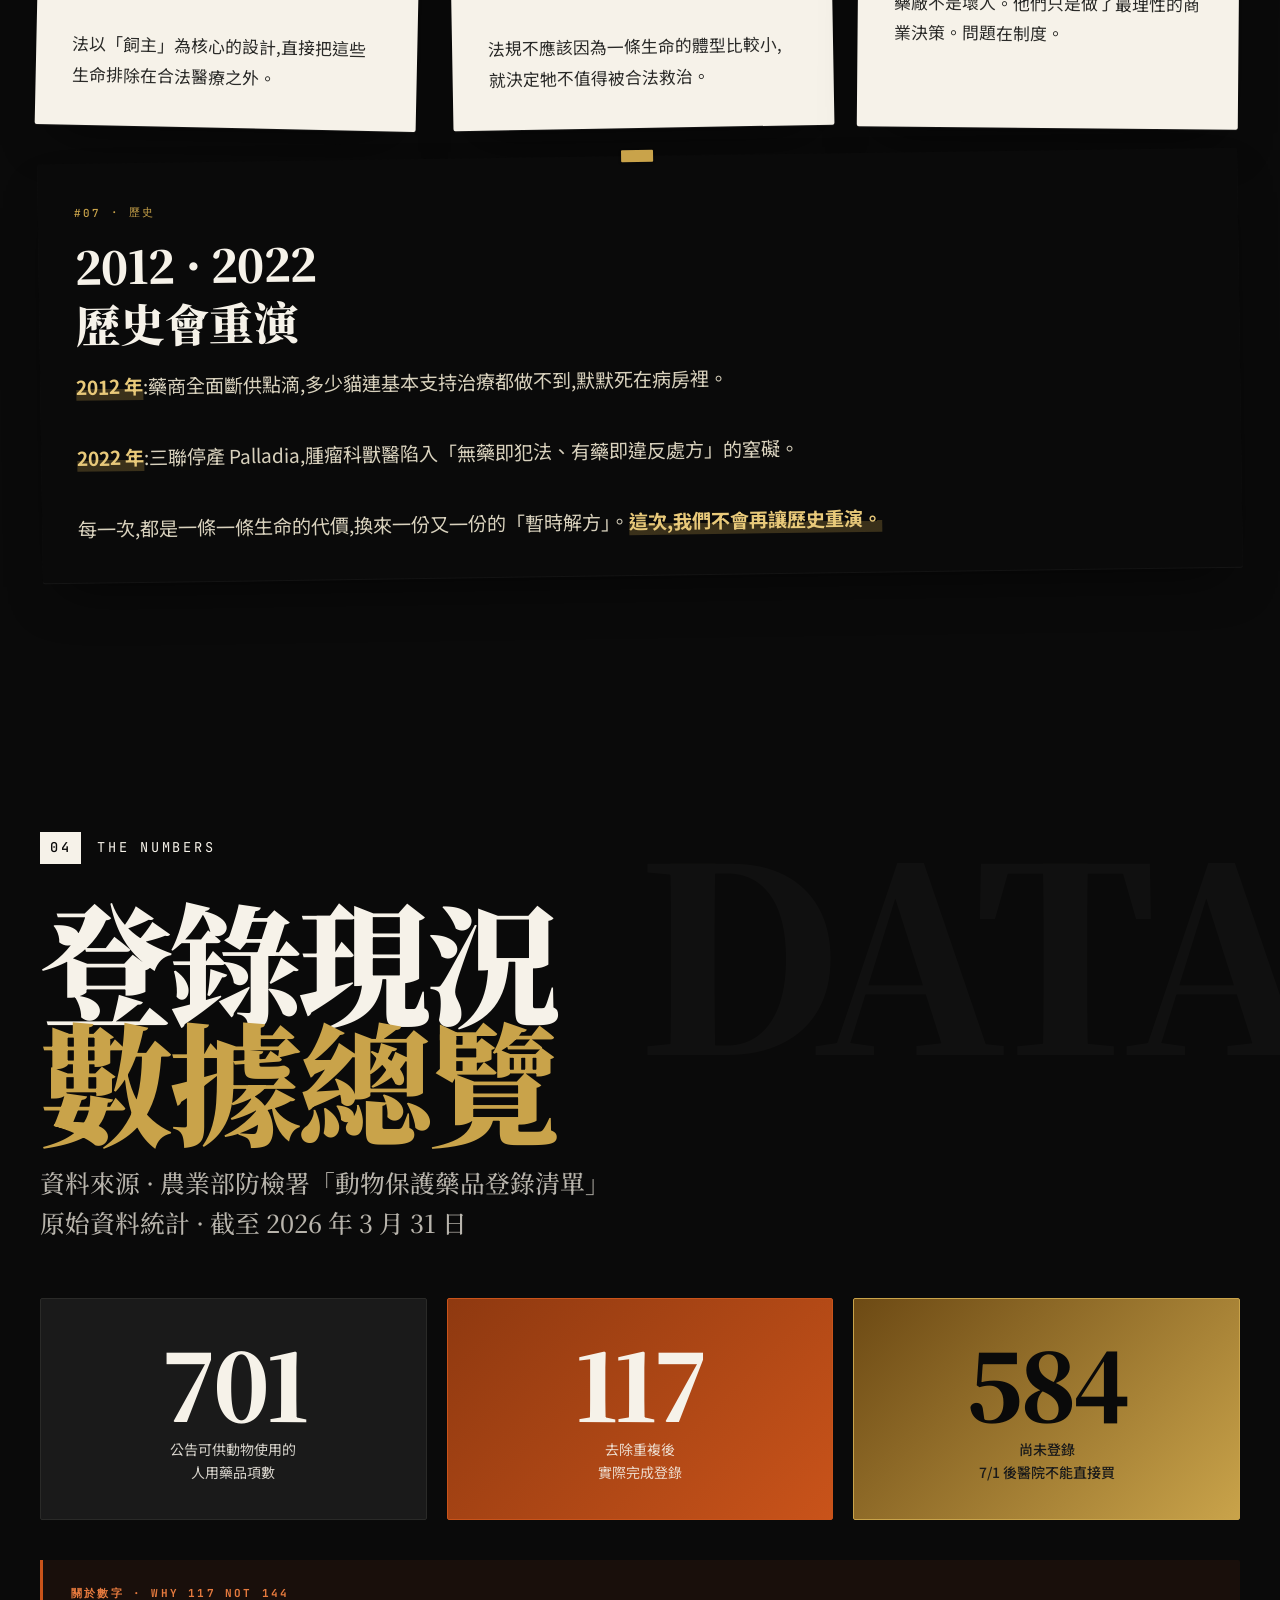
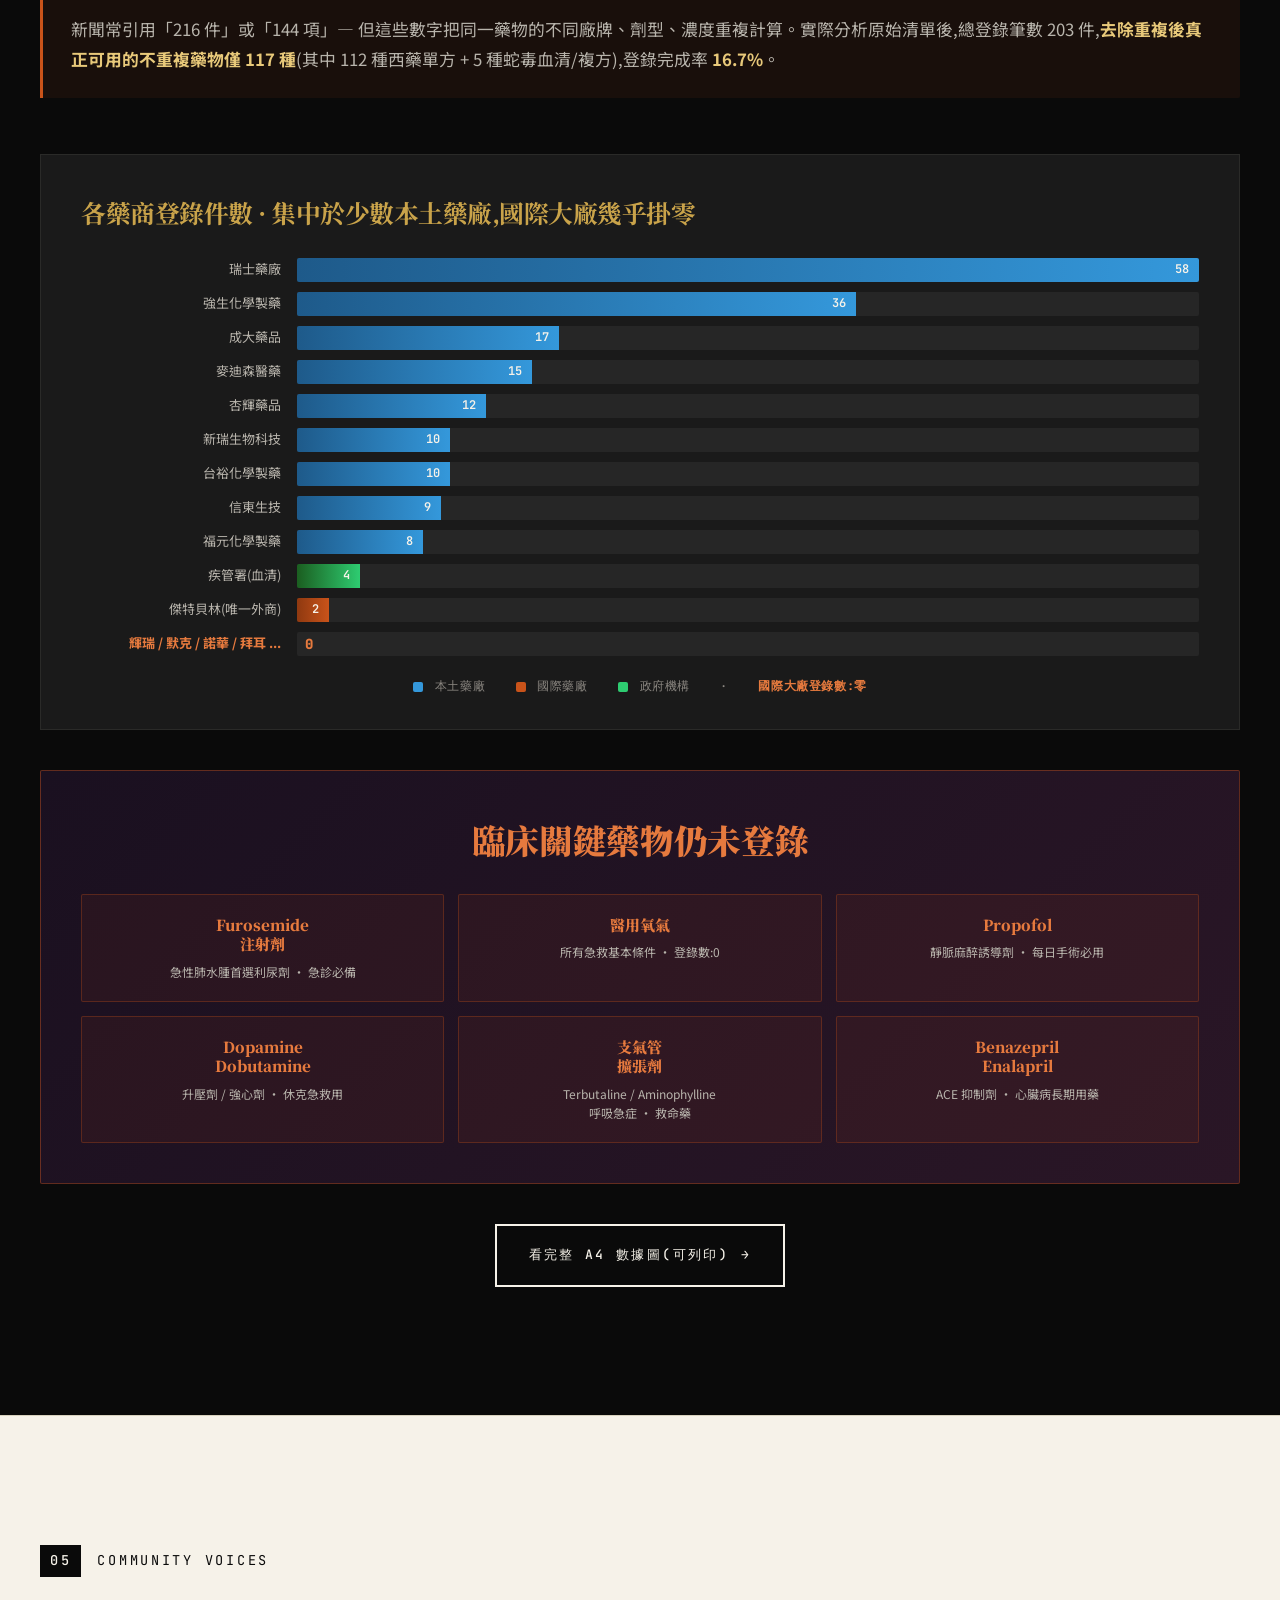
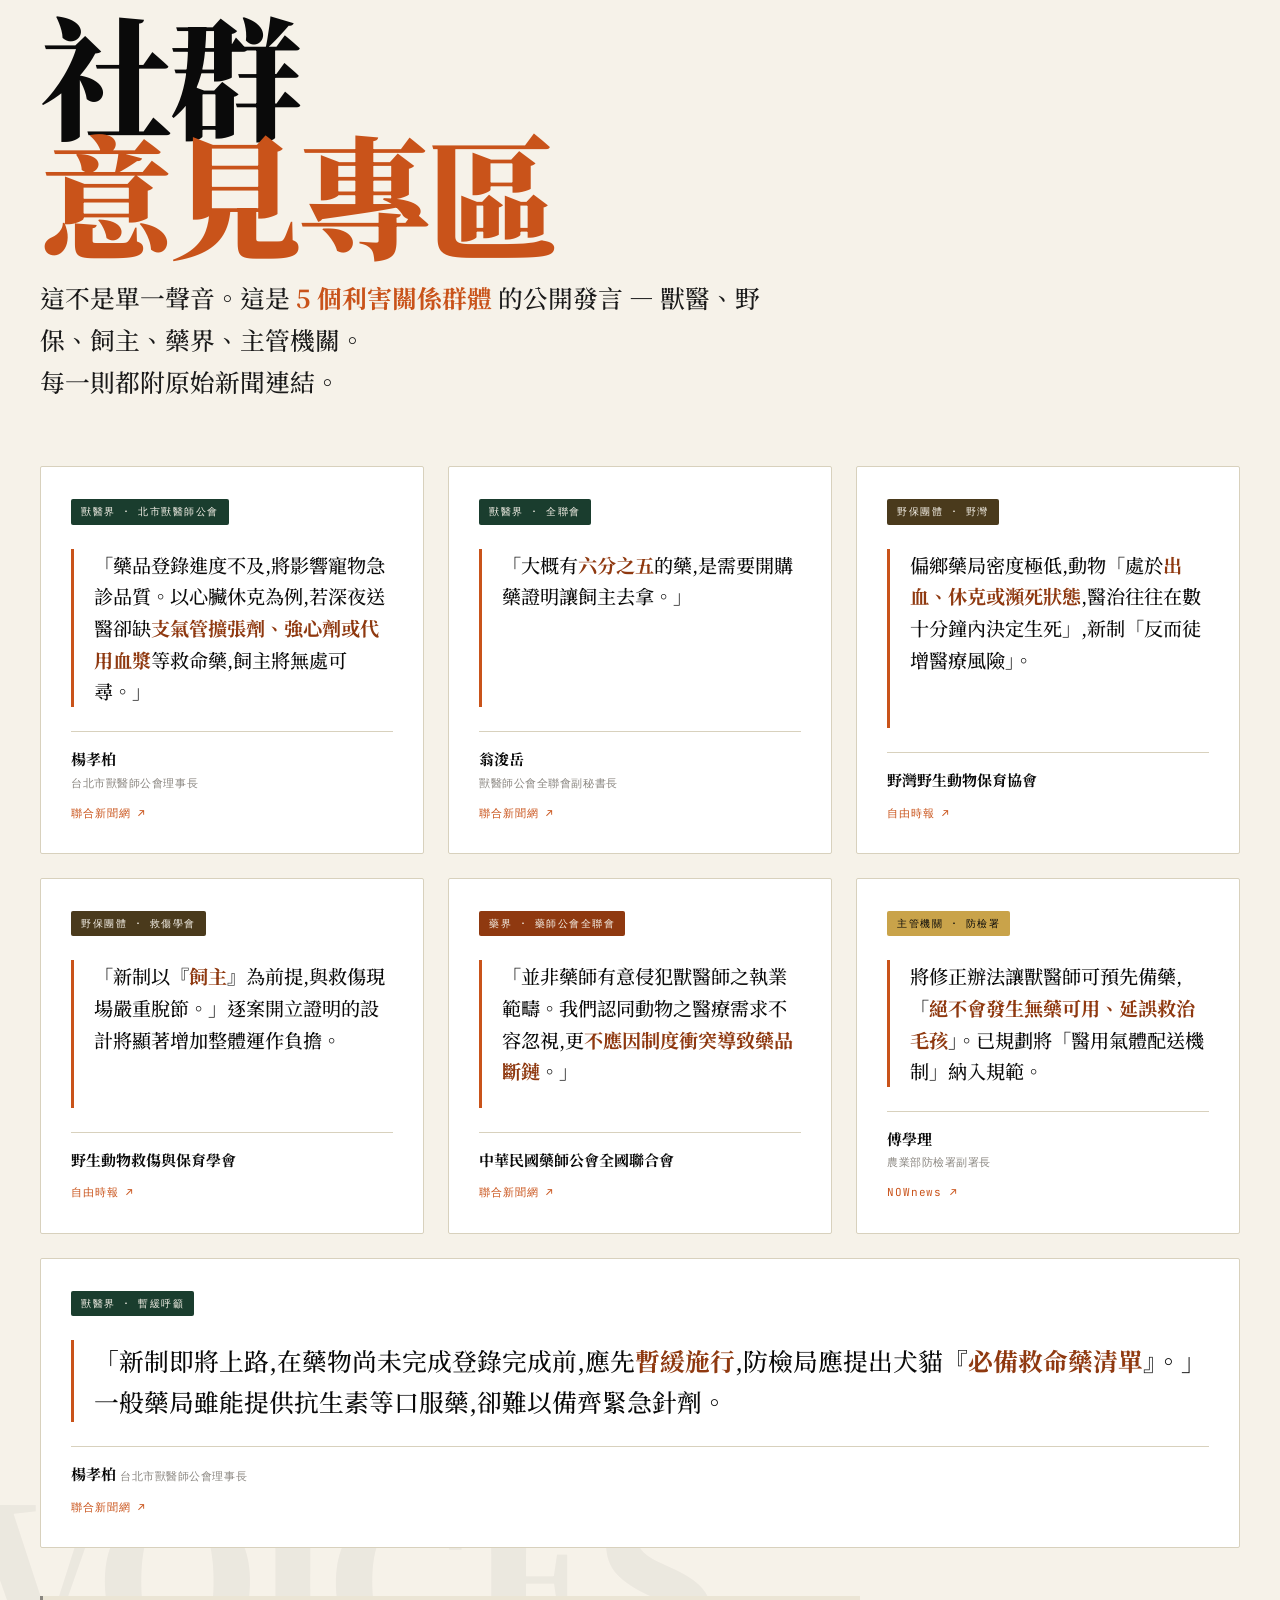
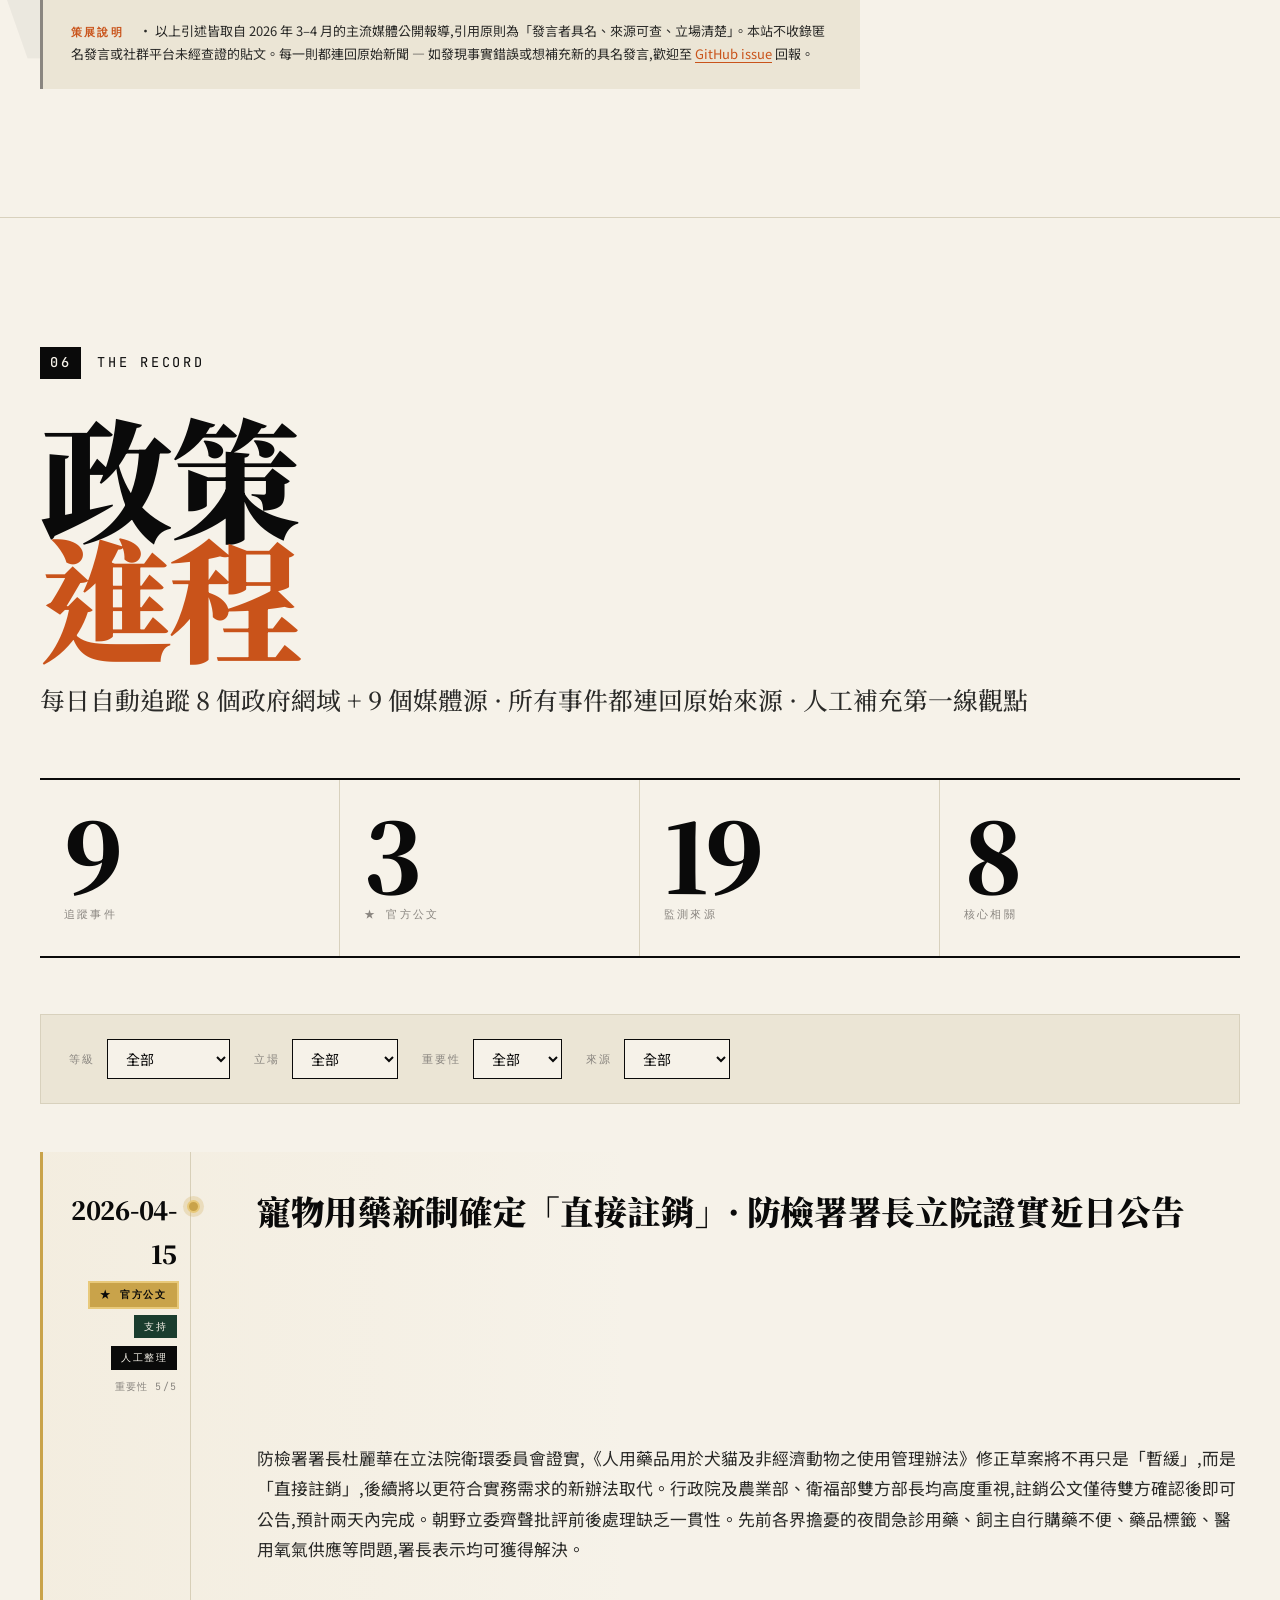
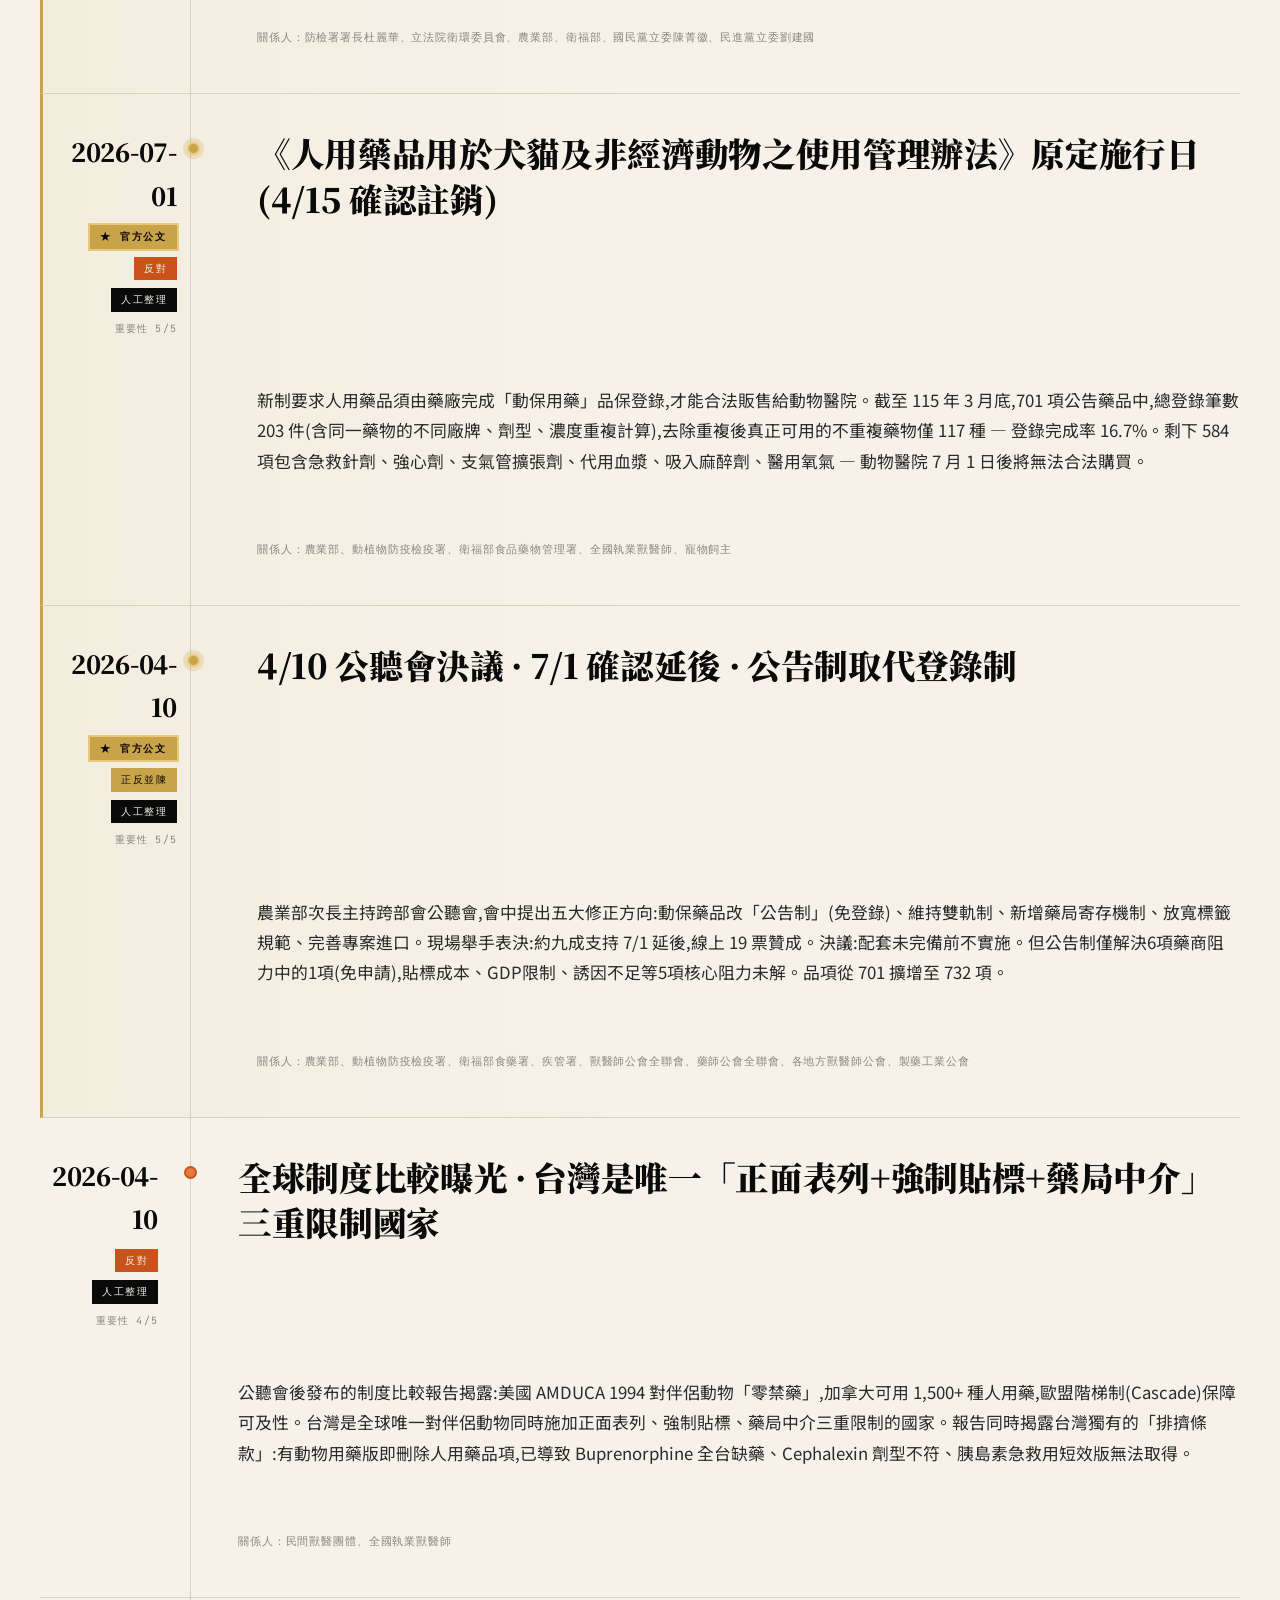
==== commit 3210e43a: "fix: 速報連結改為指向時間線區塊 4/15 新聞沒有獨立頁面，連結從 analysis.html 改為 #timeline。  Co-Authored-By: Claude Opus 4.6 (1" ====
--- a/site/index.html
+++ b/site/index.html
@@ -69,7 +69,7 @@
     <span class="breaking__badge">速報</span>
     <span class="breaking__text">
       <strong>4/15 重大轉折:寵物用藥新制確定「直接註銷」</strong> · 防檢署署長立院證實 · 不再只是暫緩 · 將以新辦法取代 · 預計兩天內公告
-      <a href="analysis.html">看深度解析 →</a>
+      <a href="#timeline">看時間線詳情 →</a>
     </span>
   </div>
 </div>
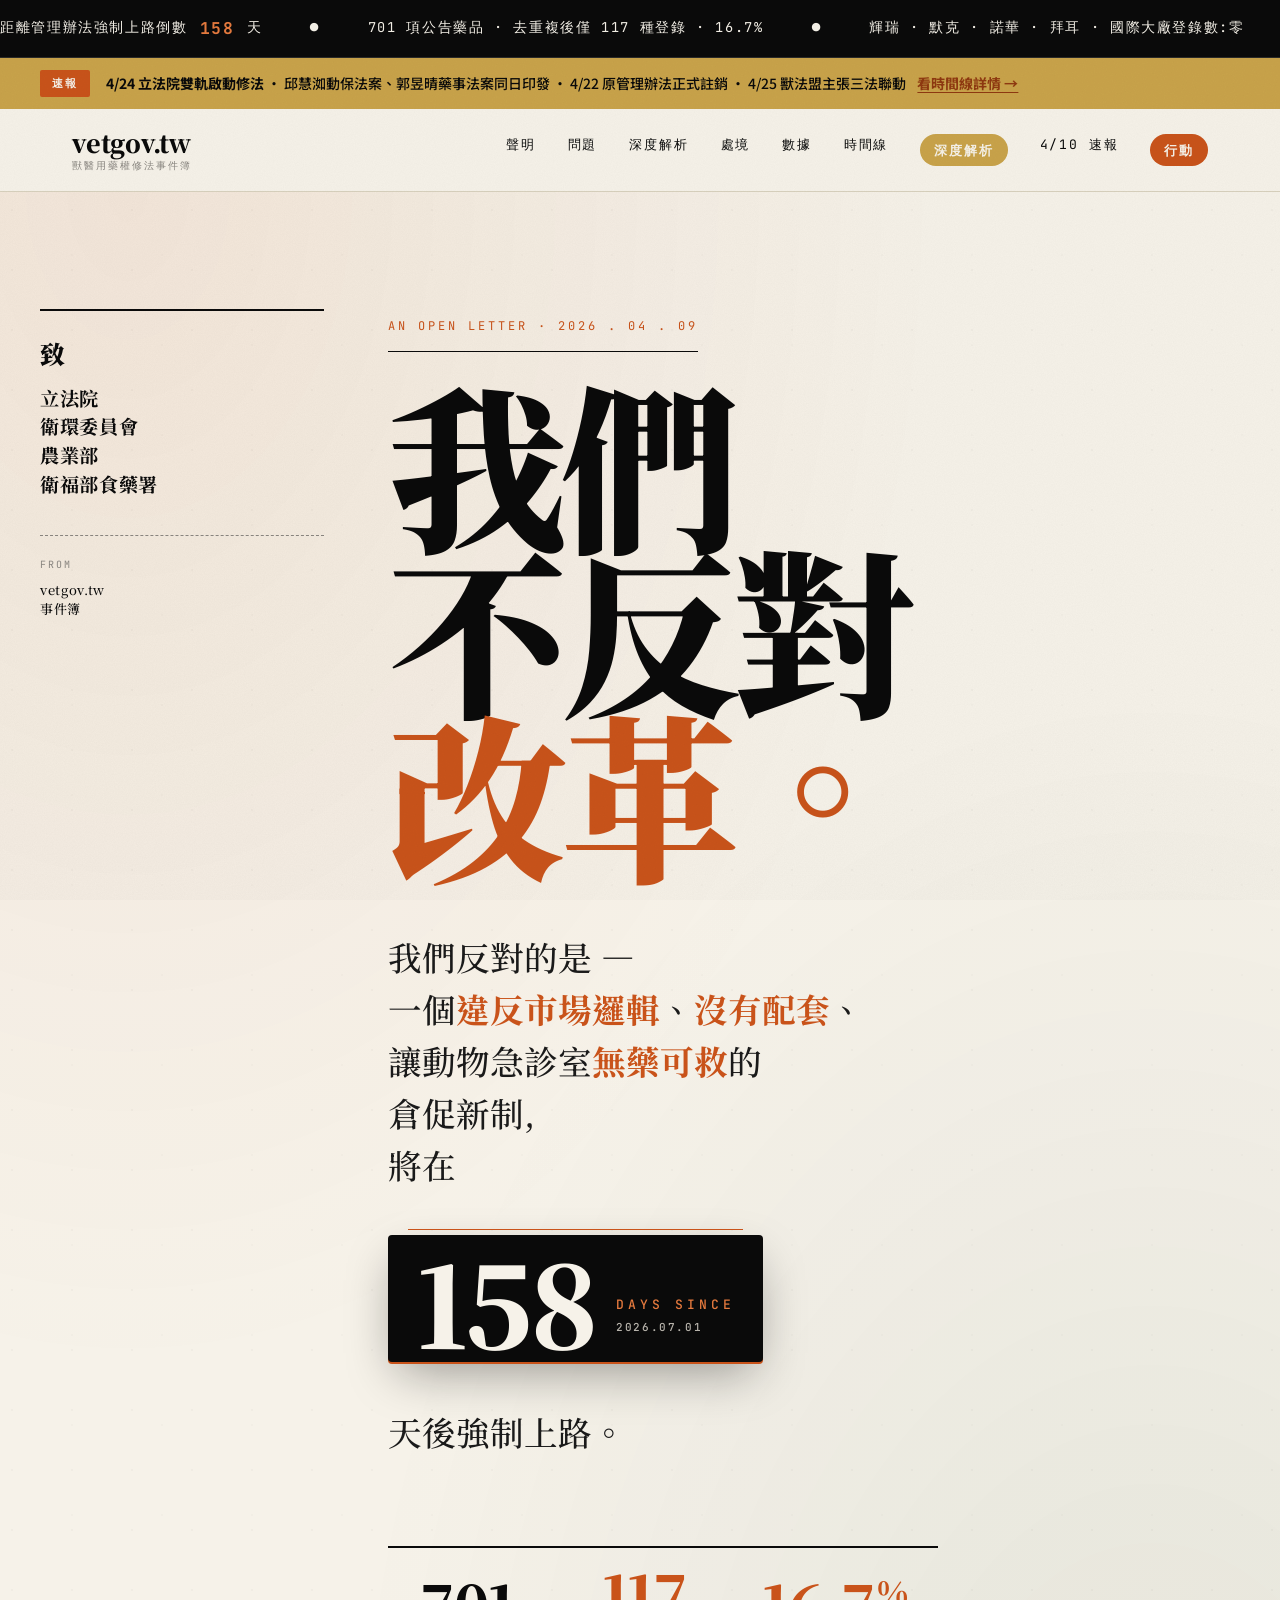
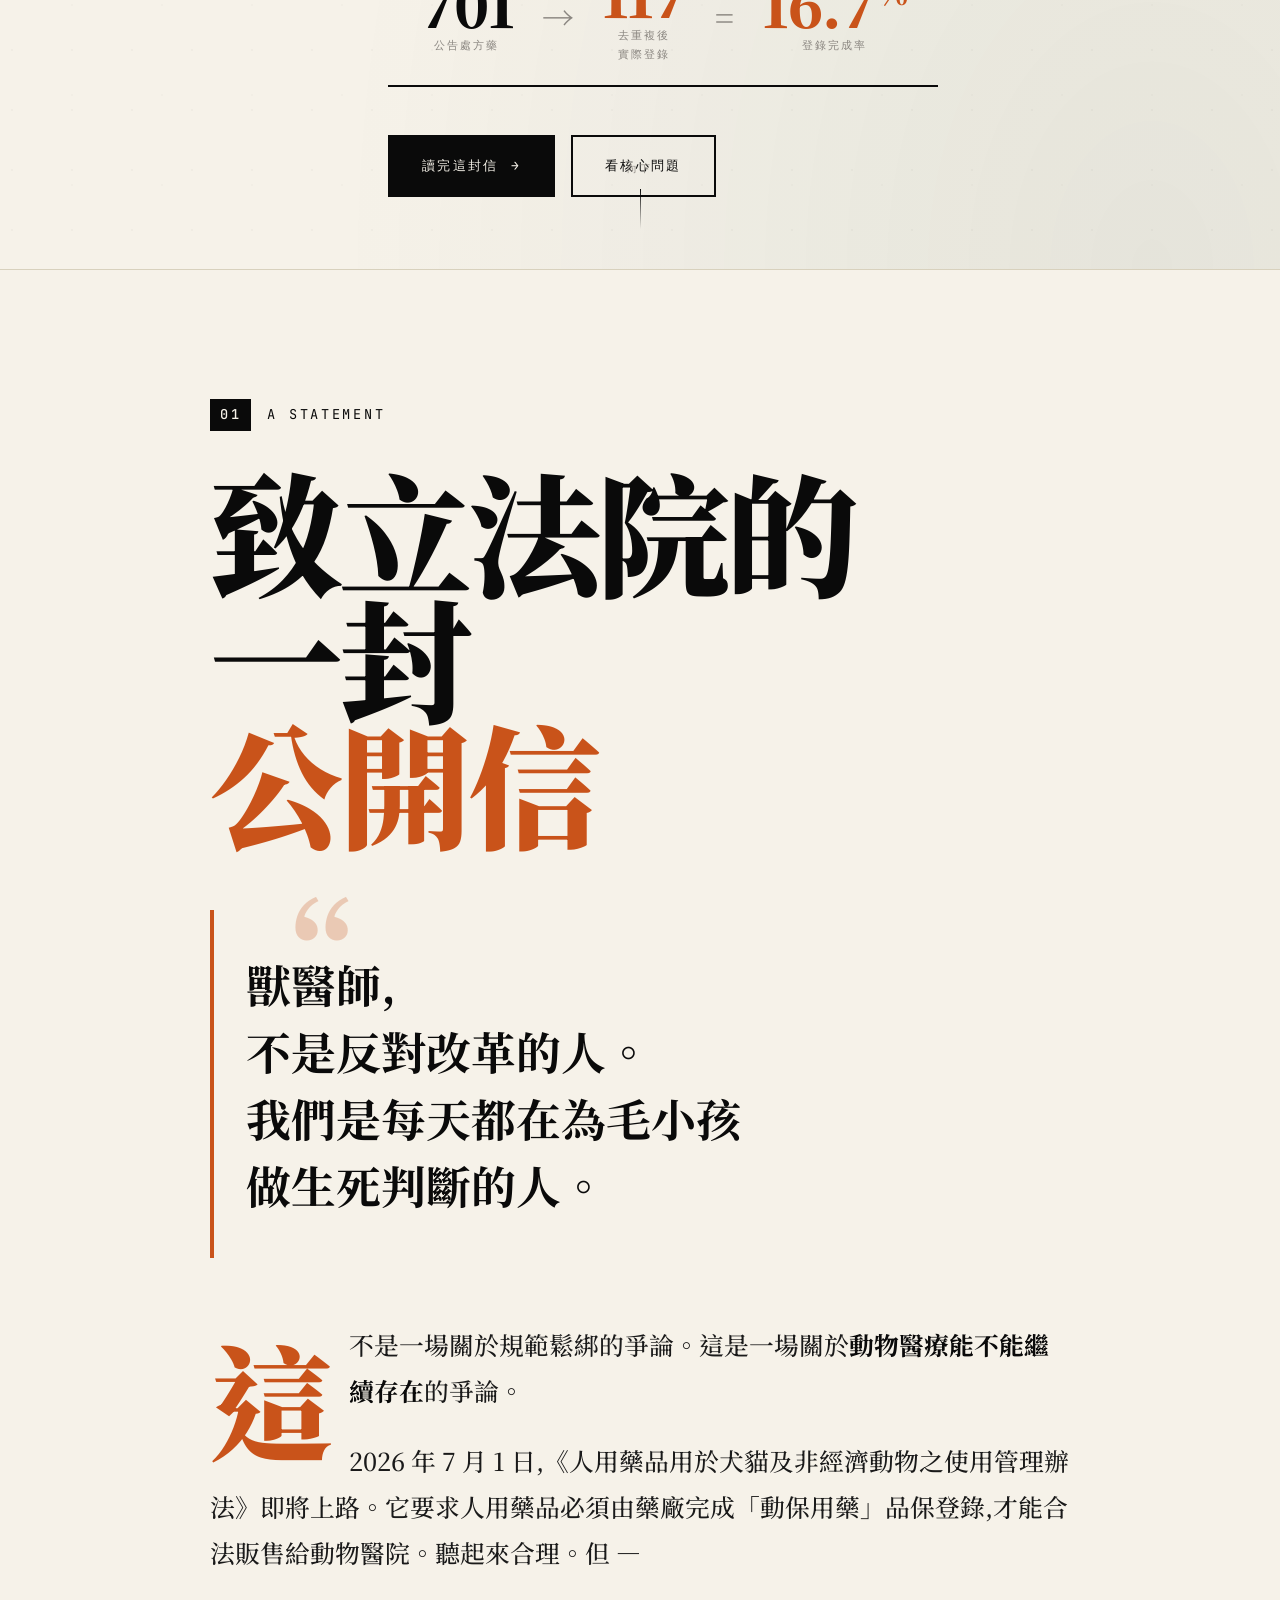
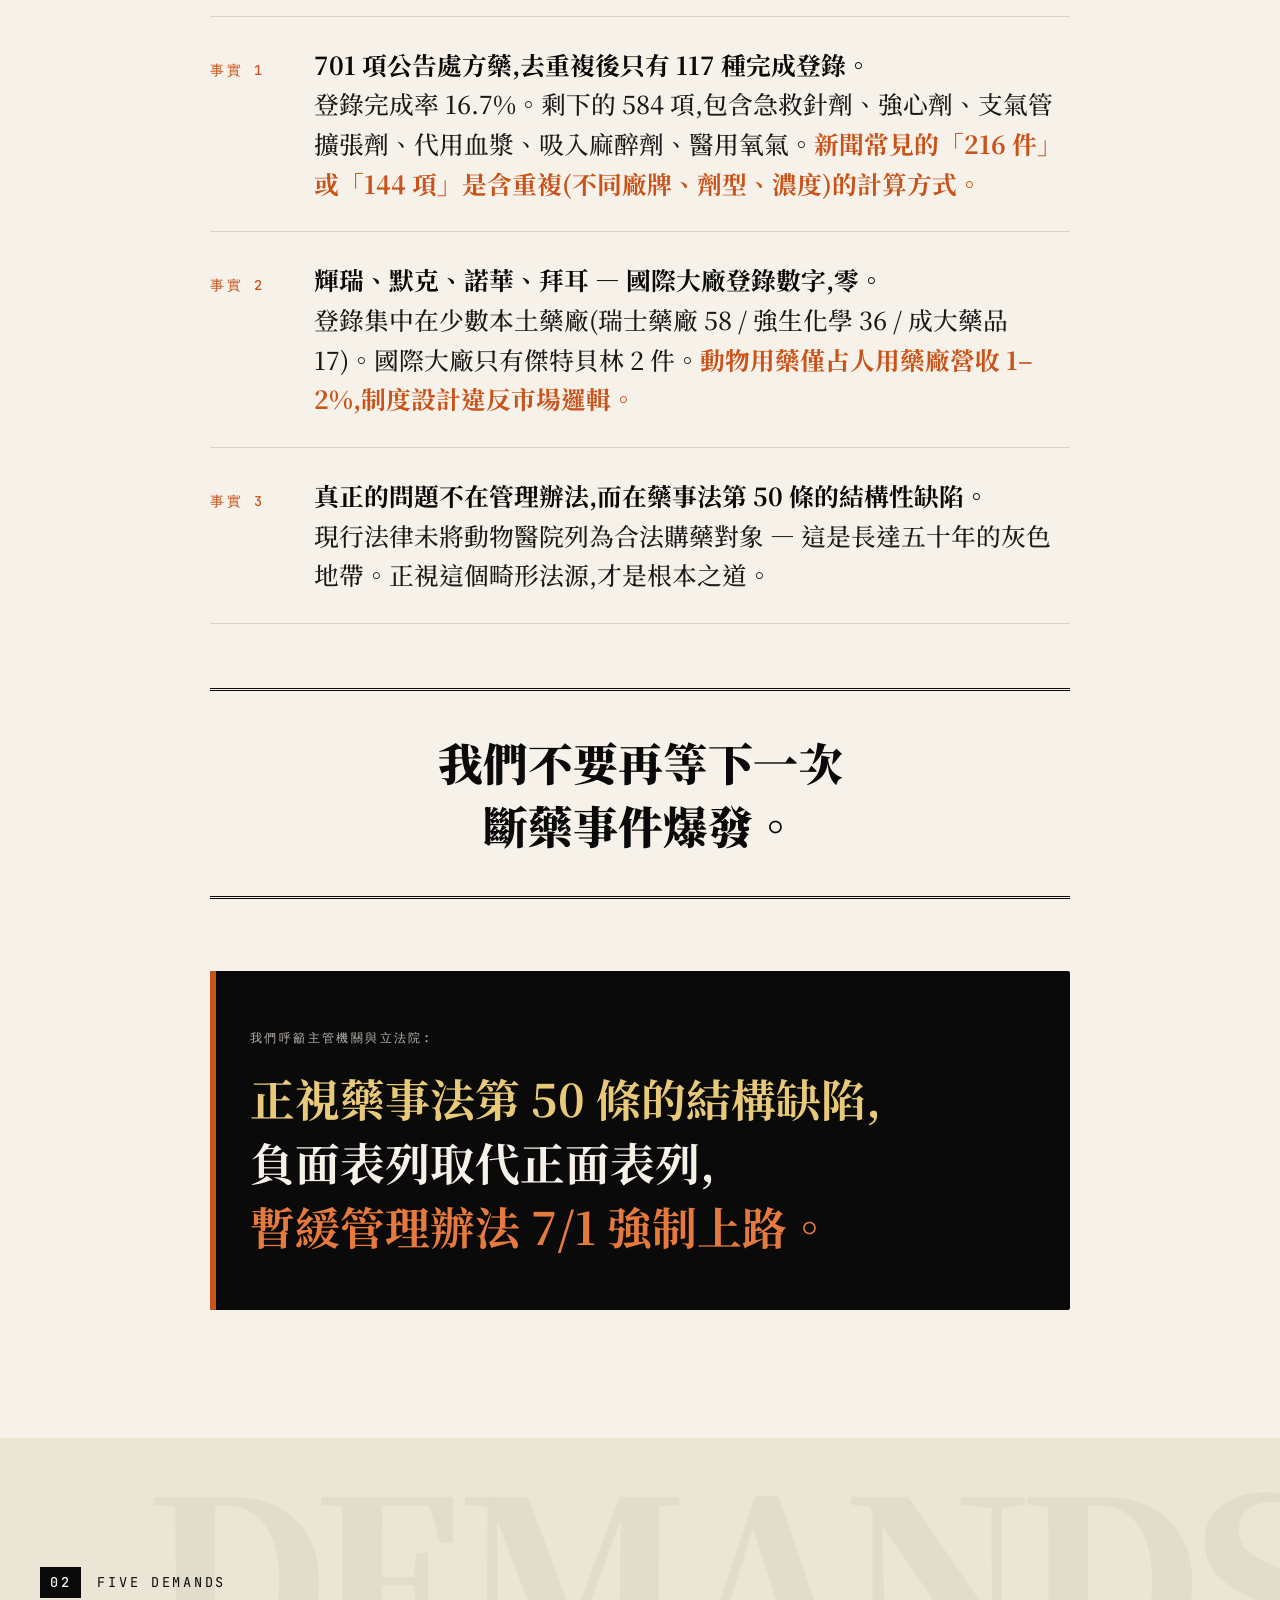
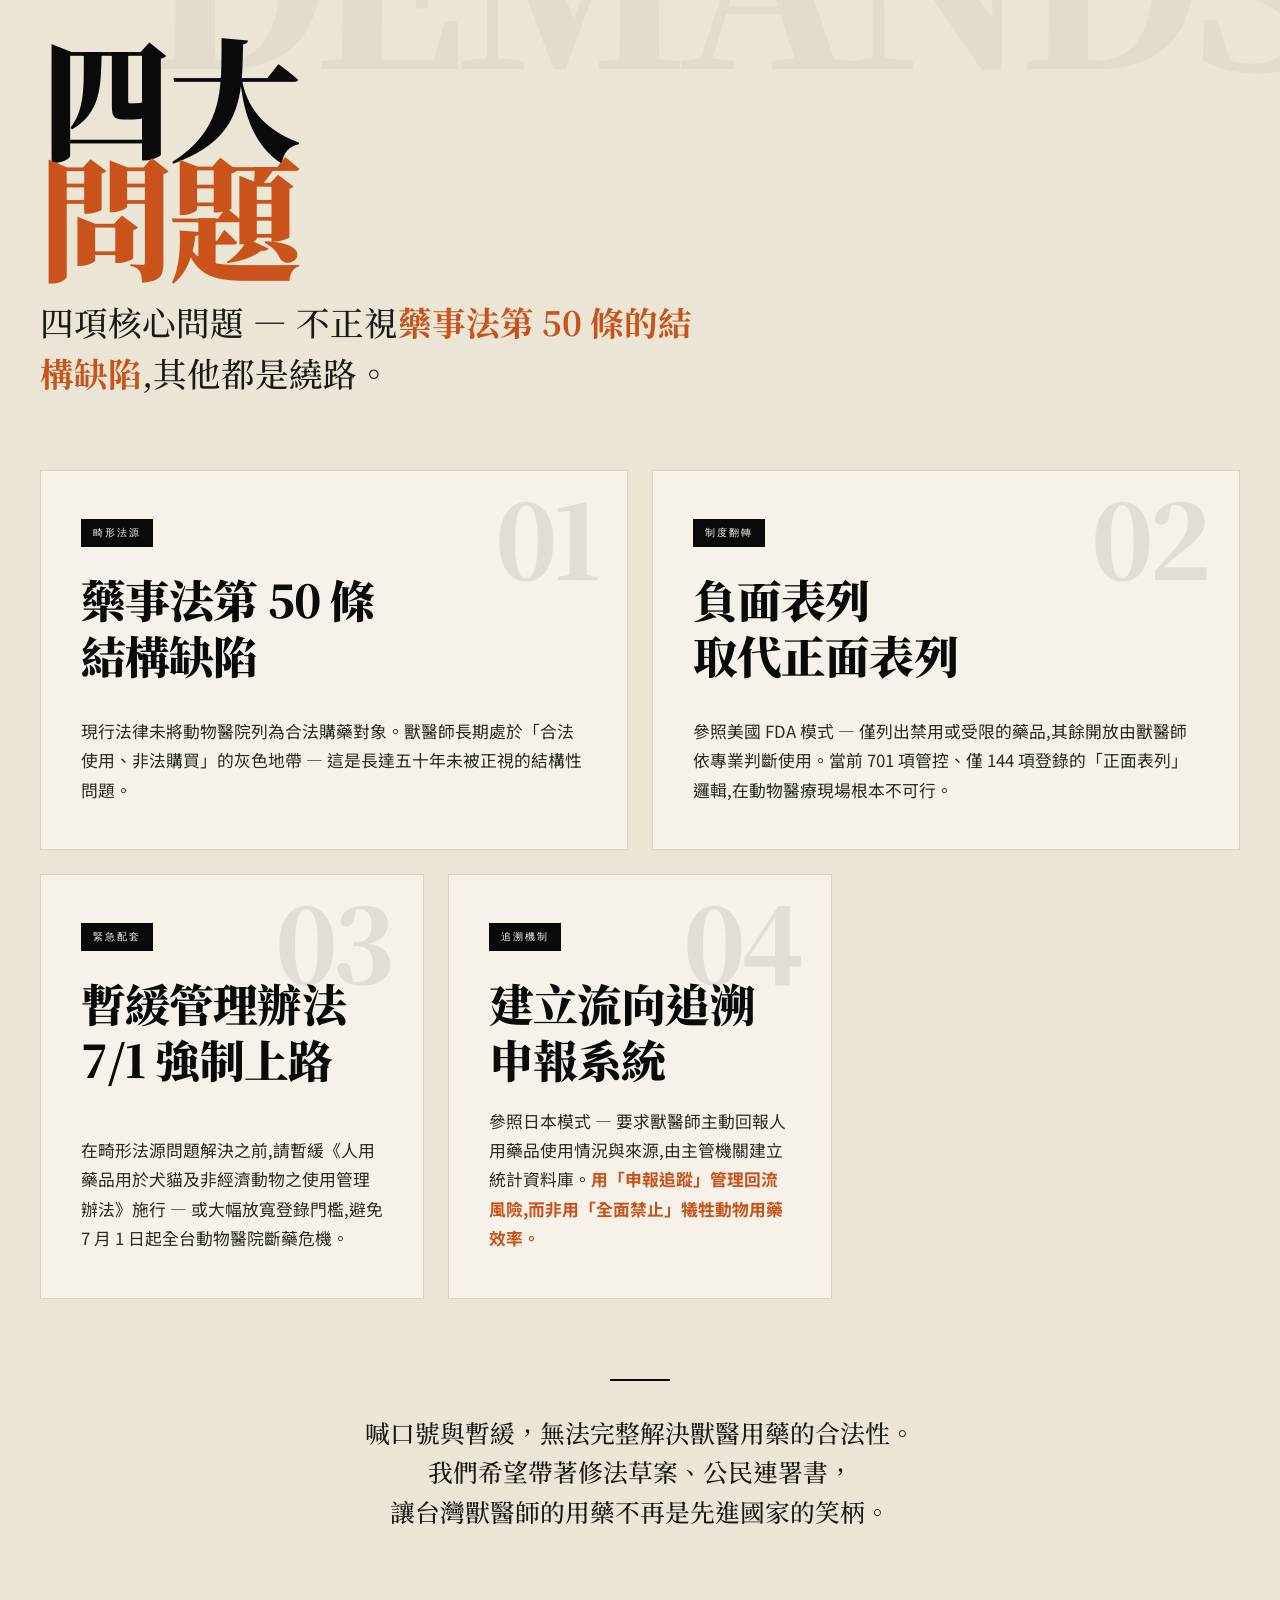
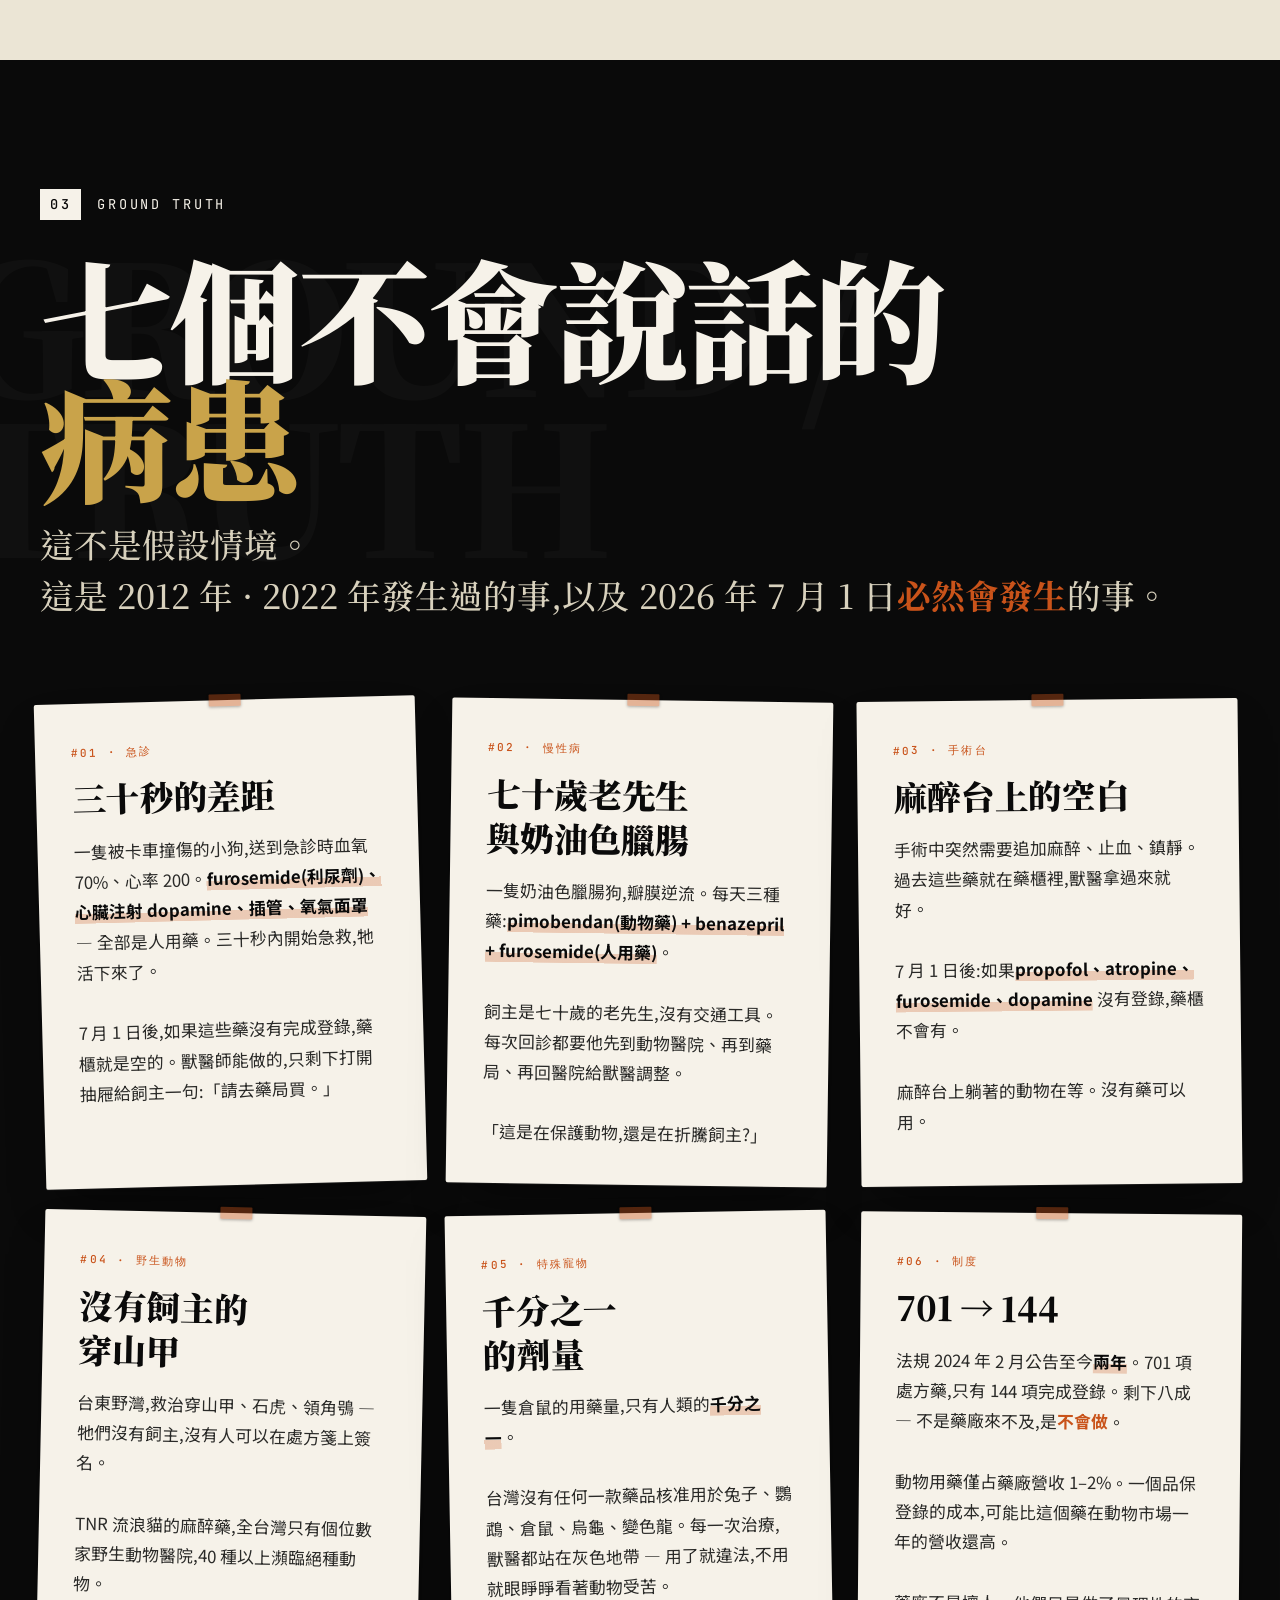
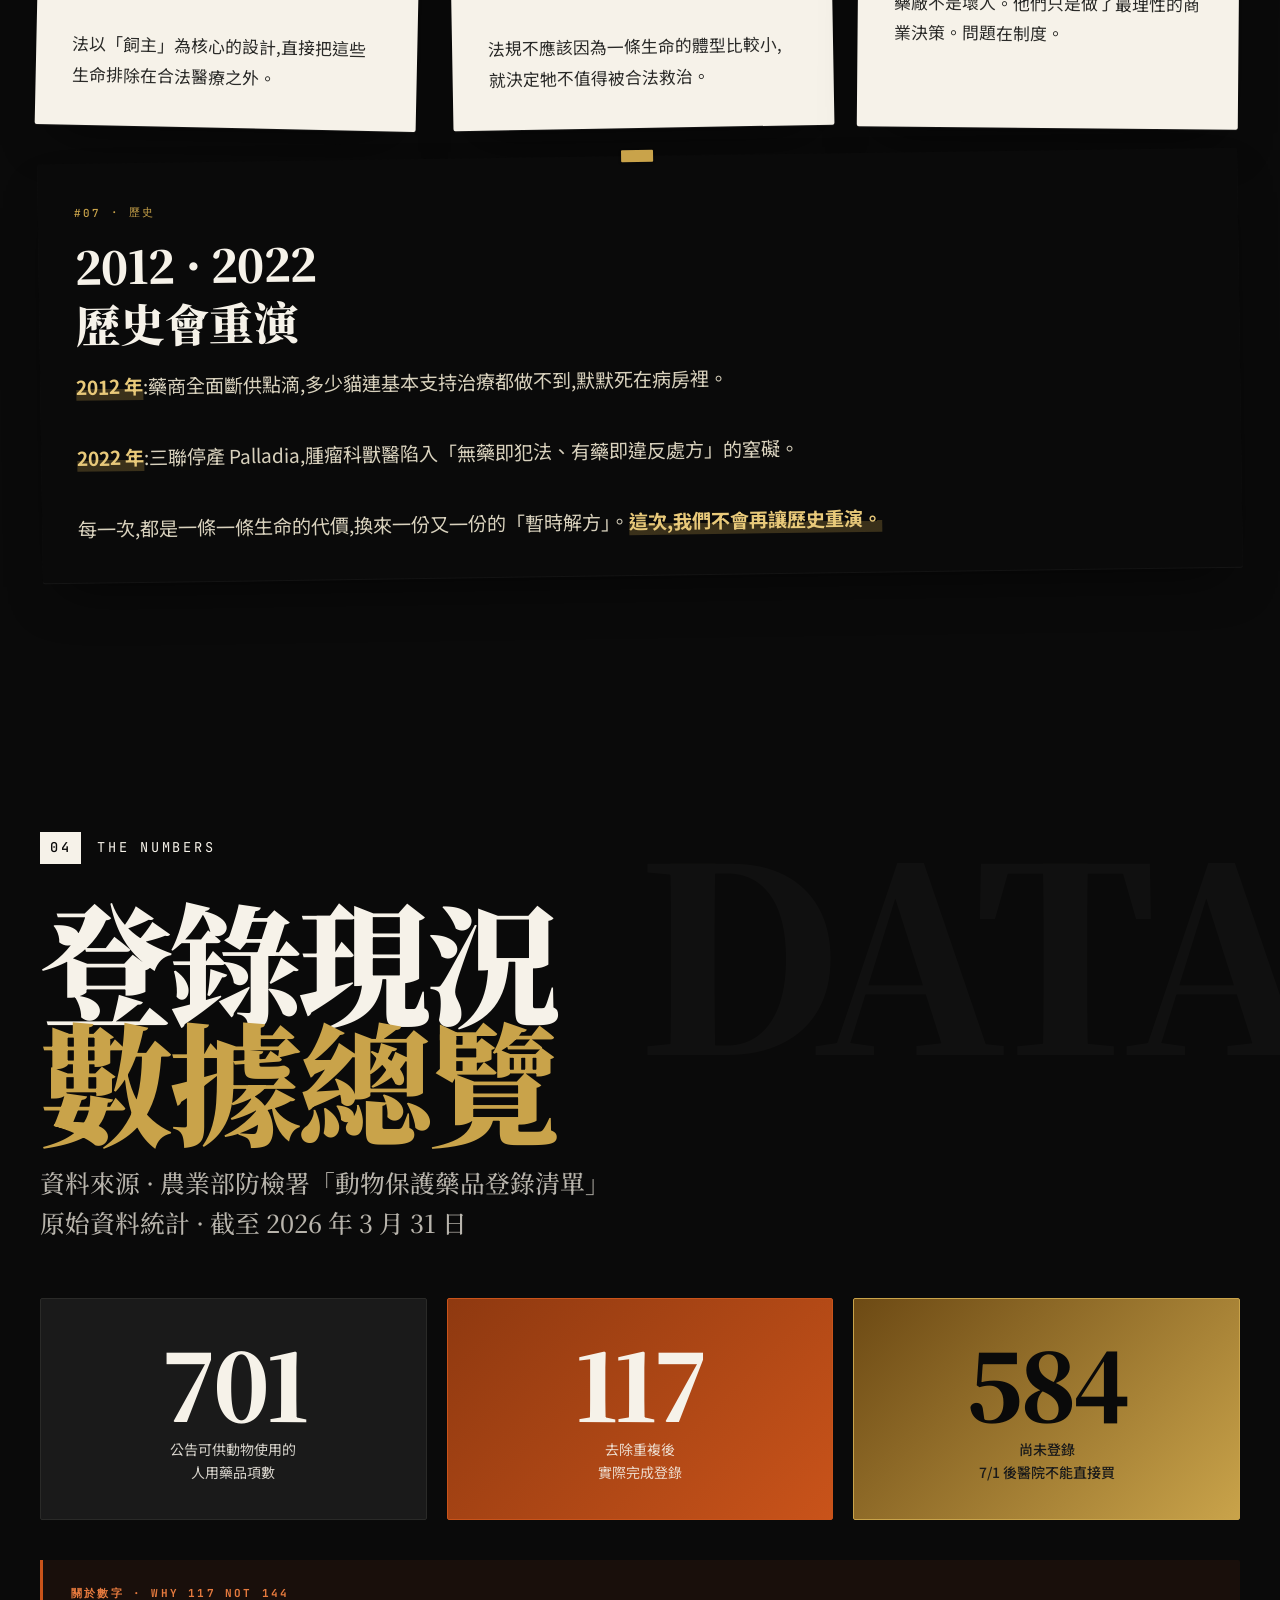
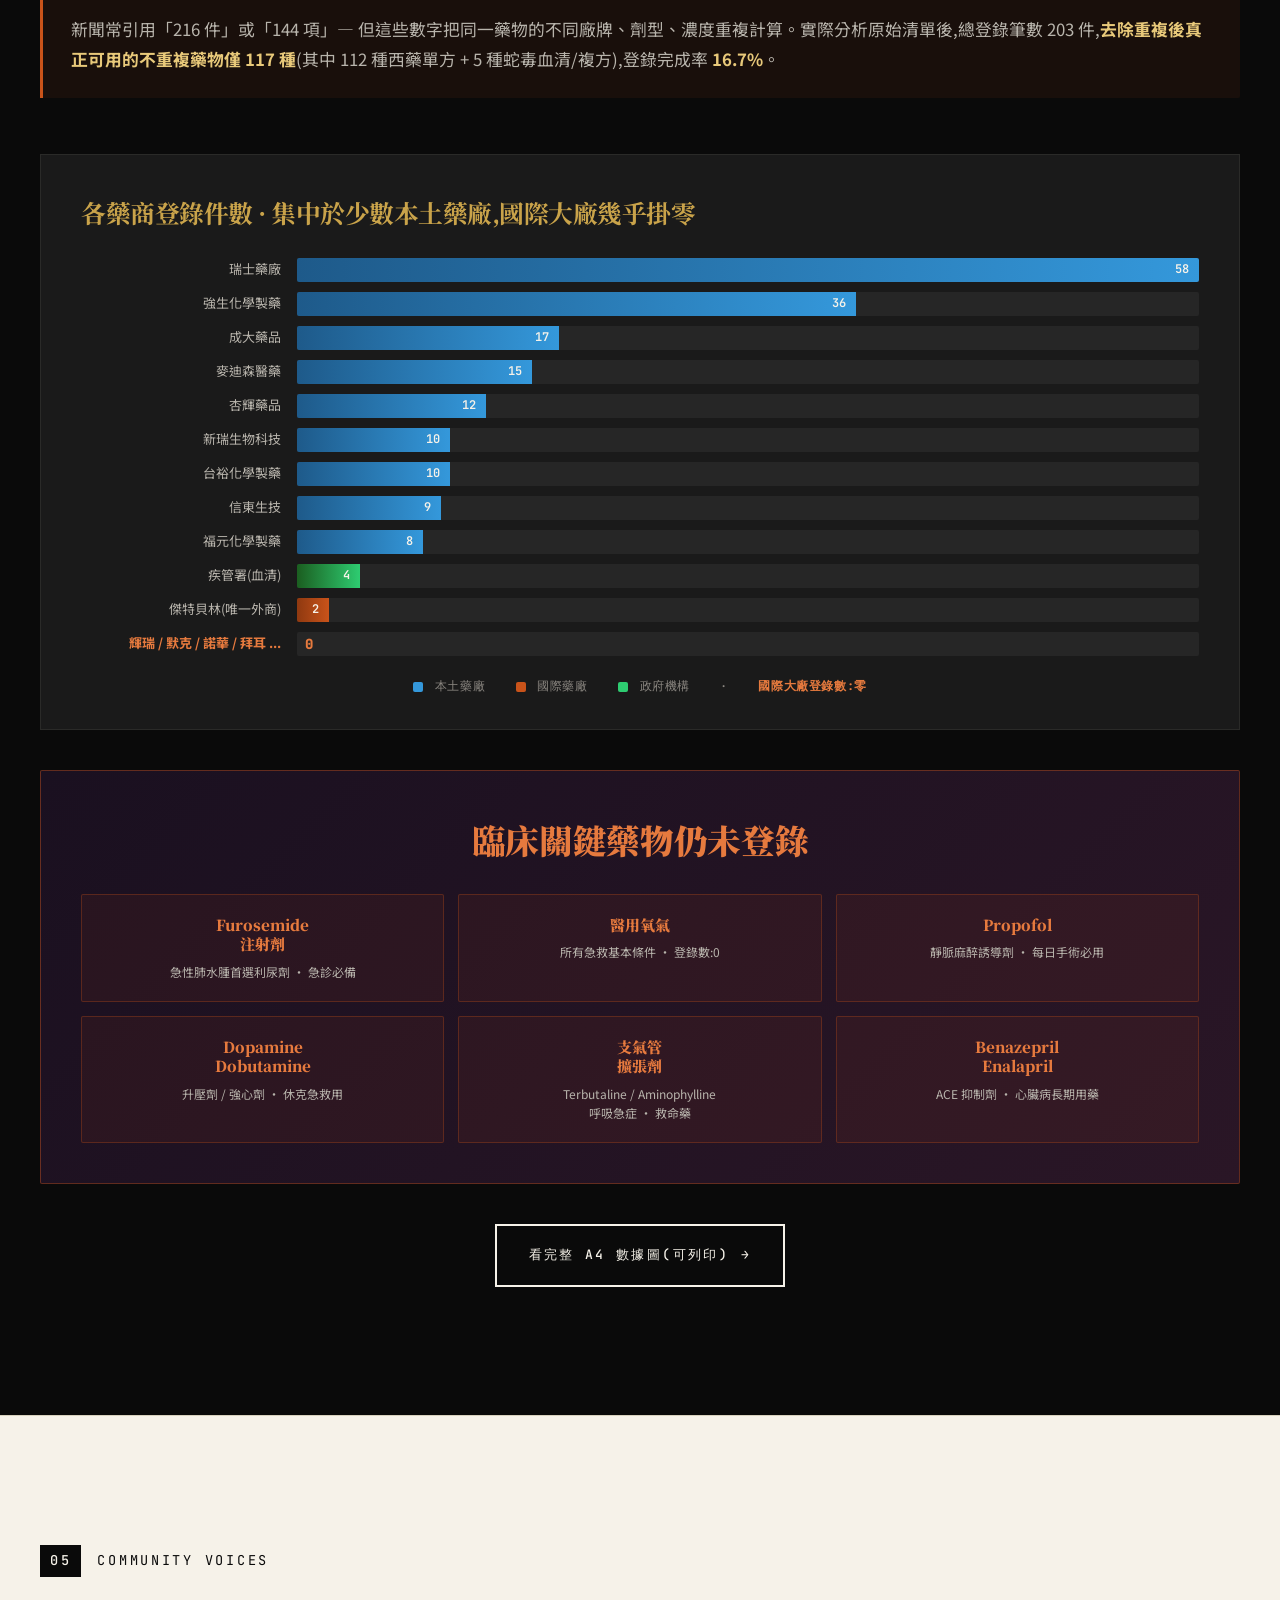
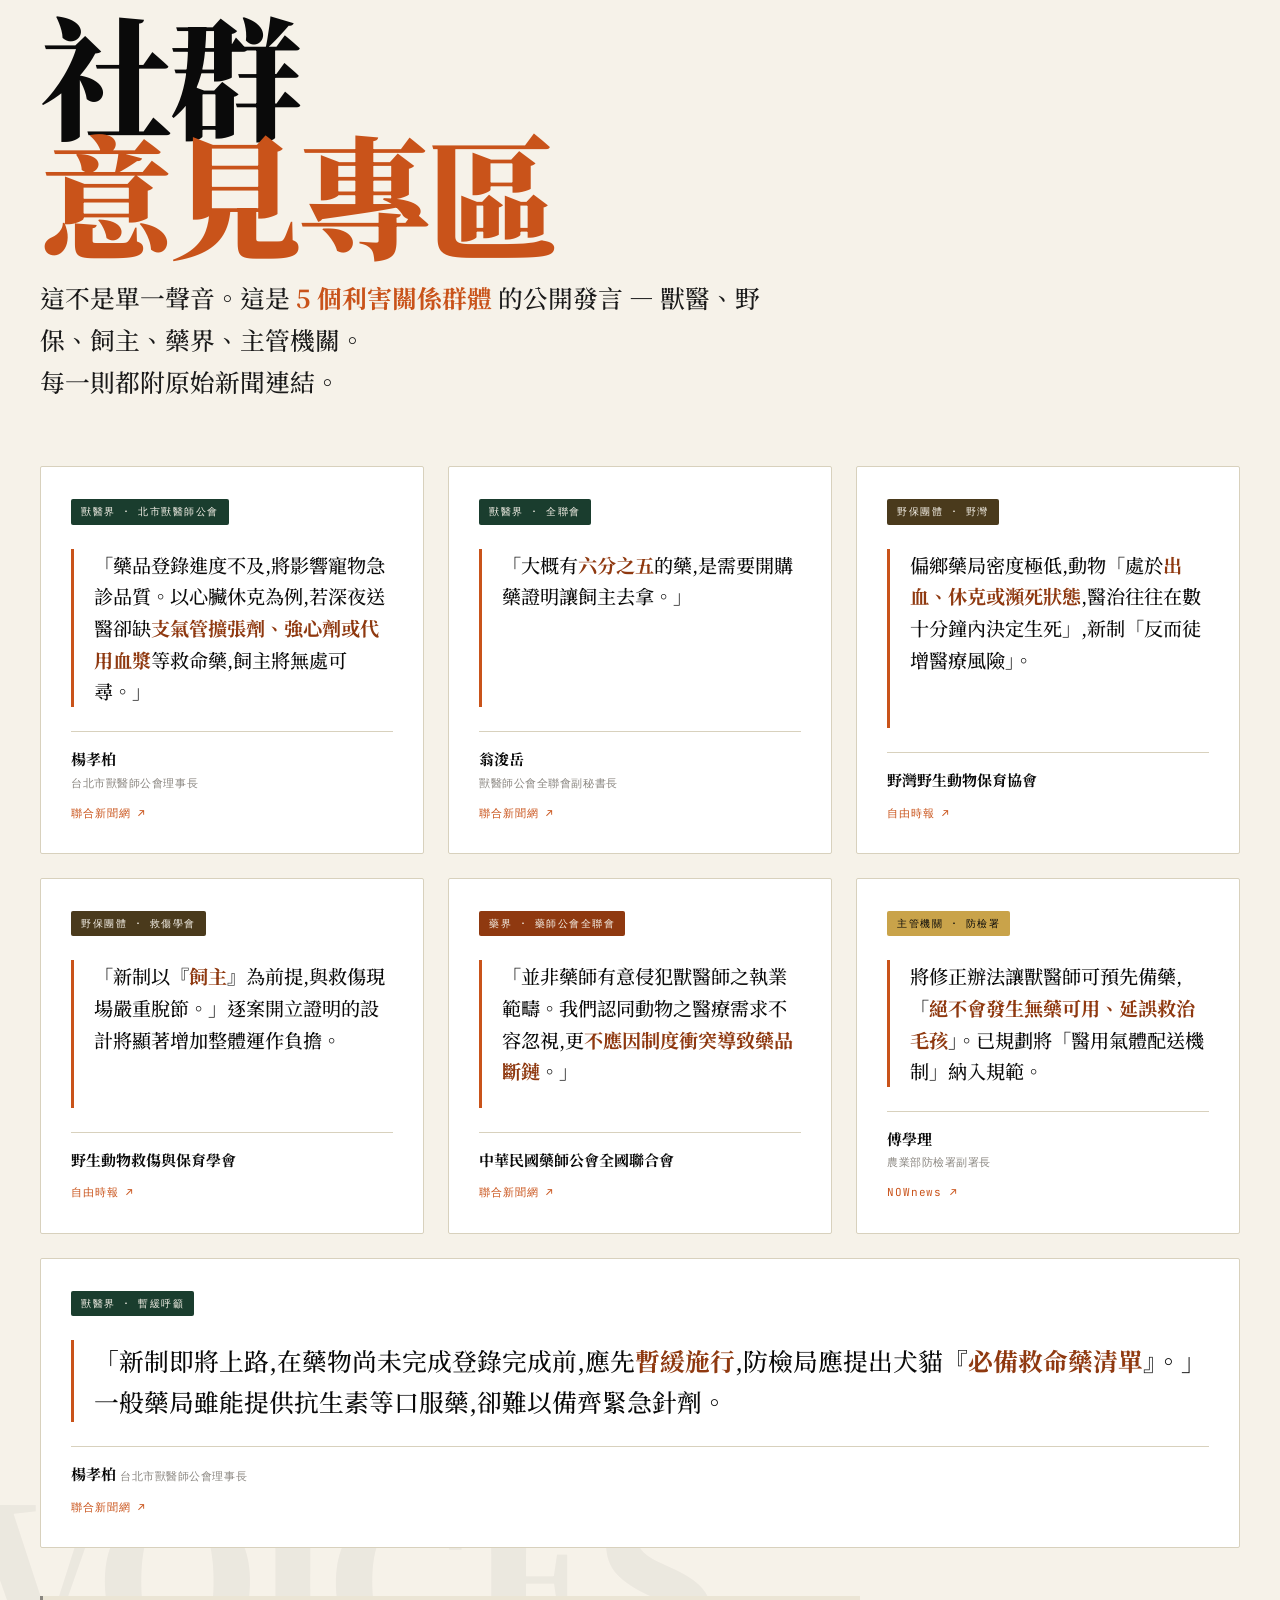
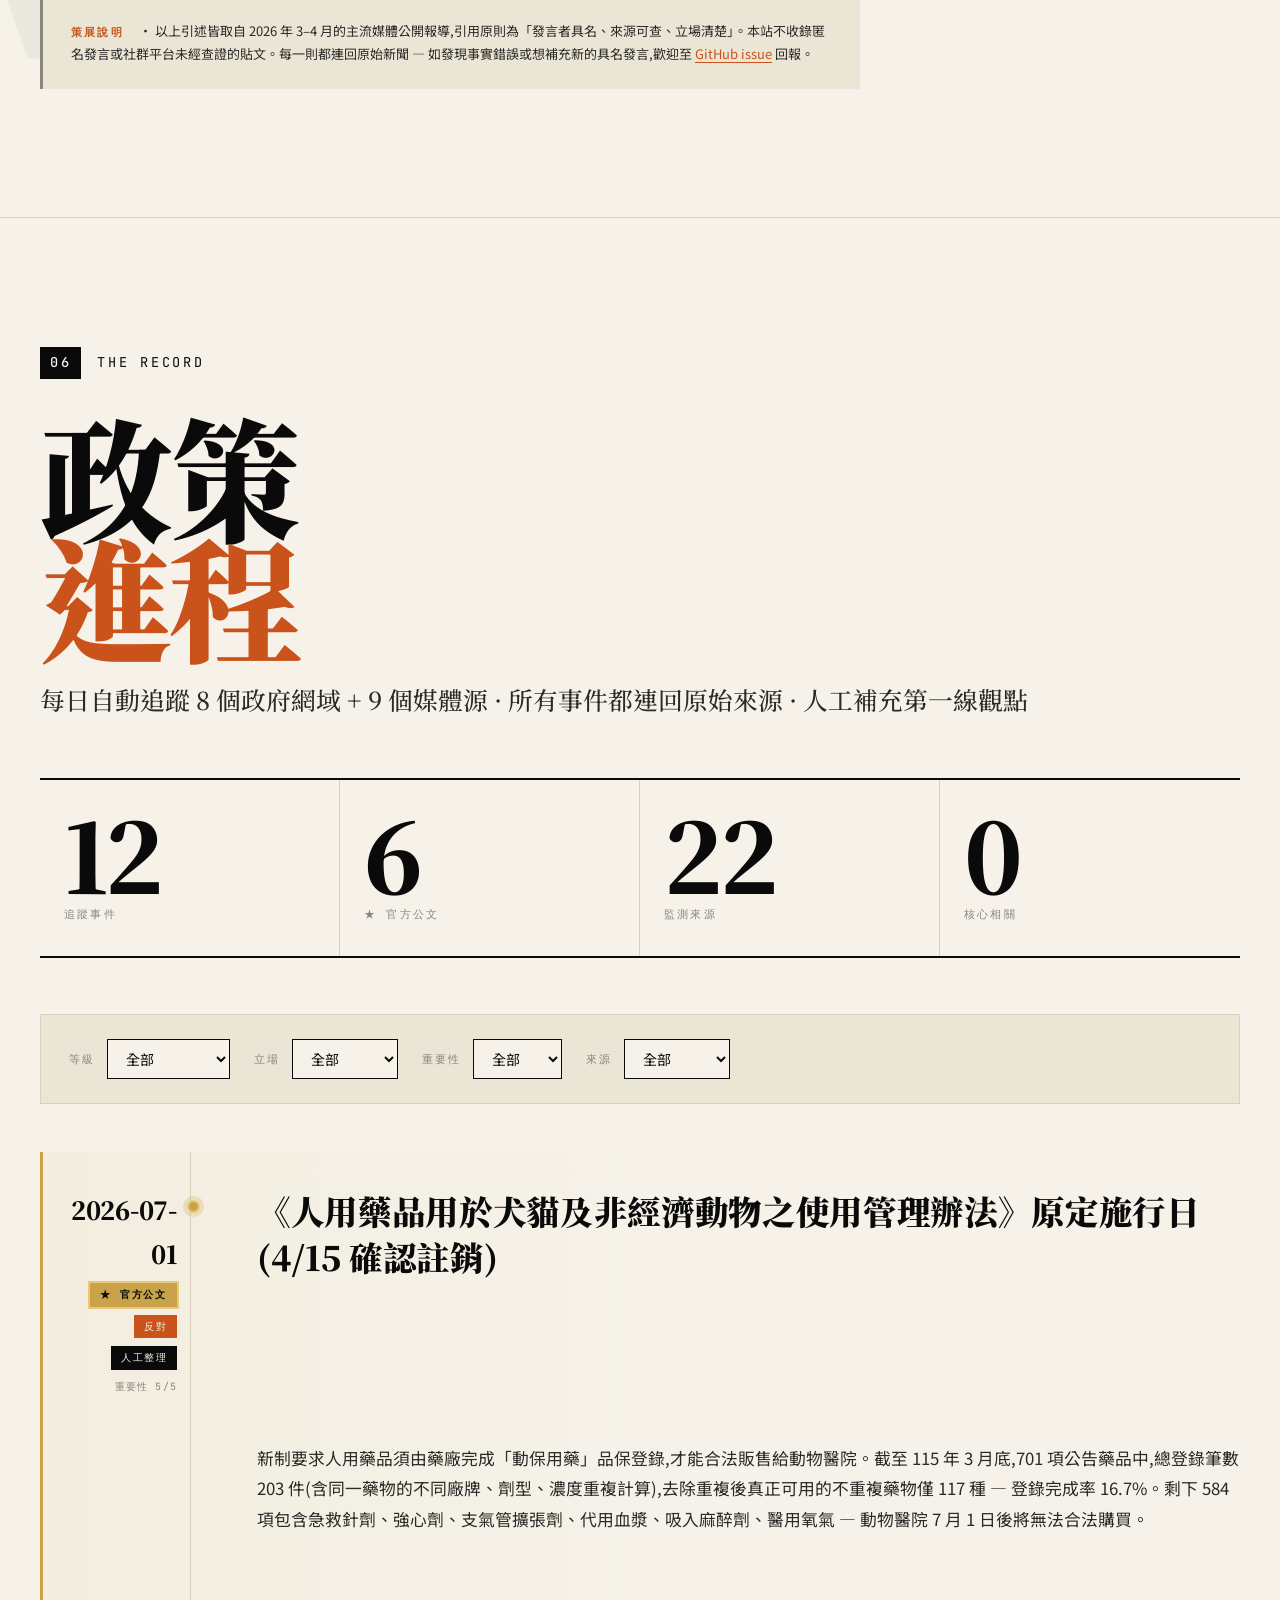
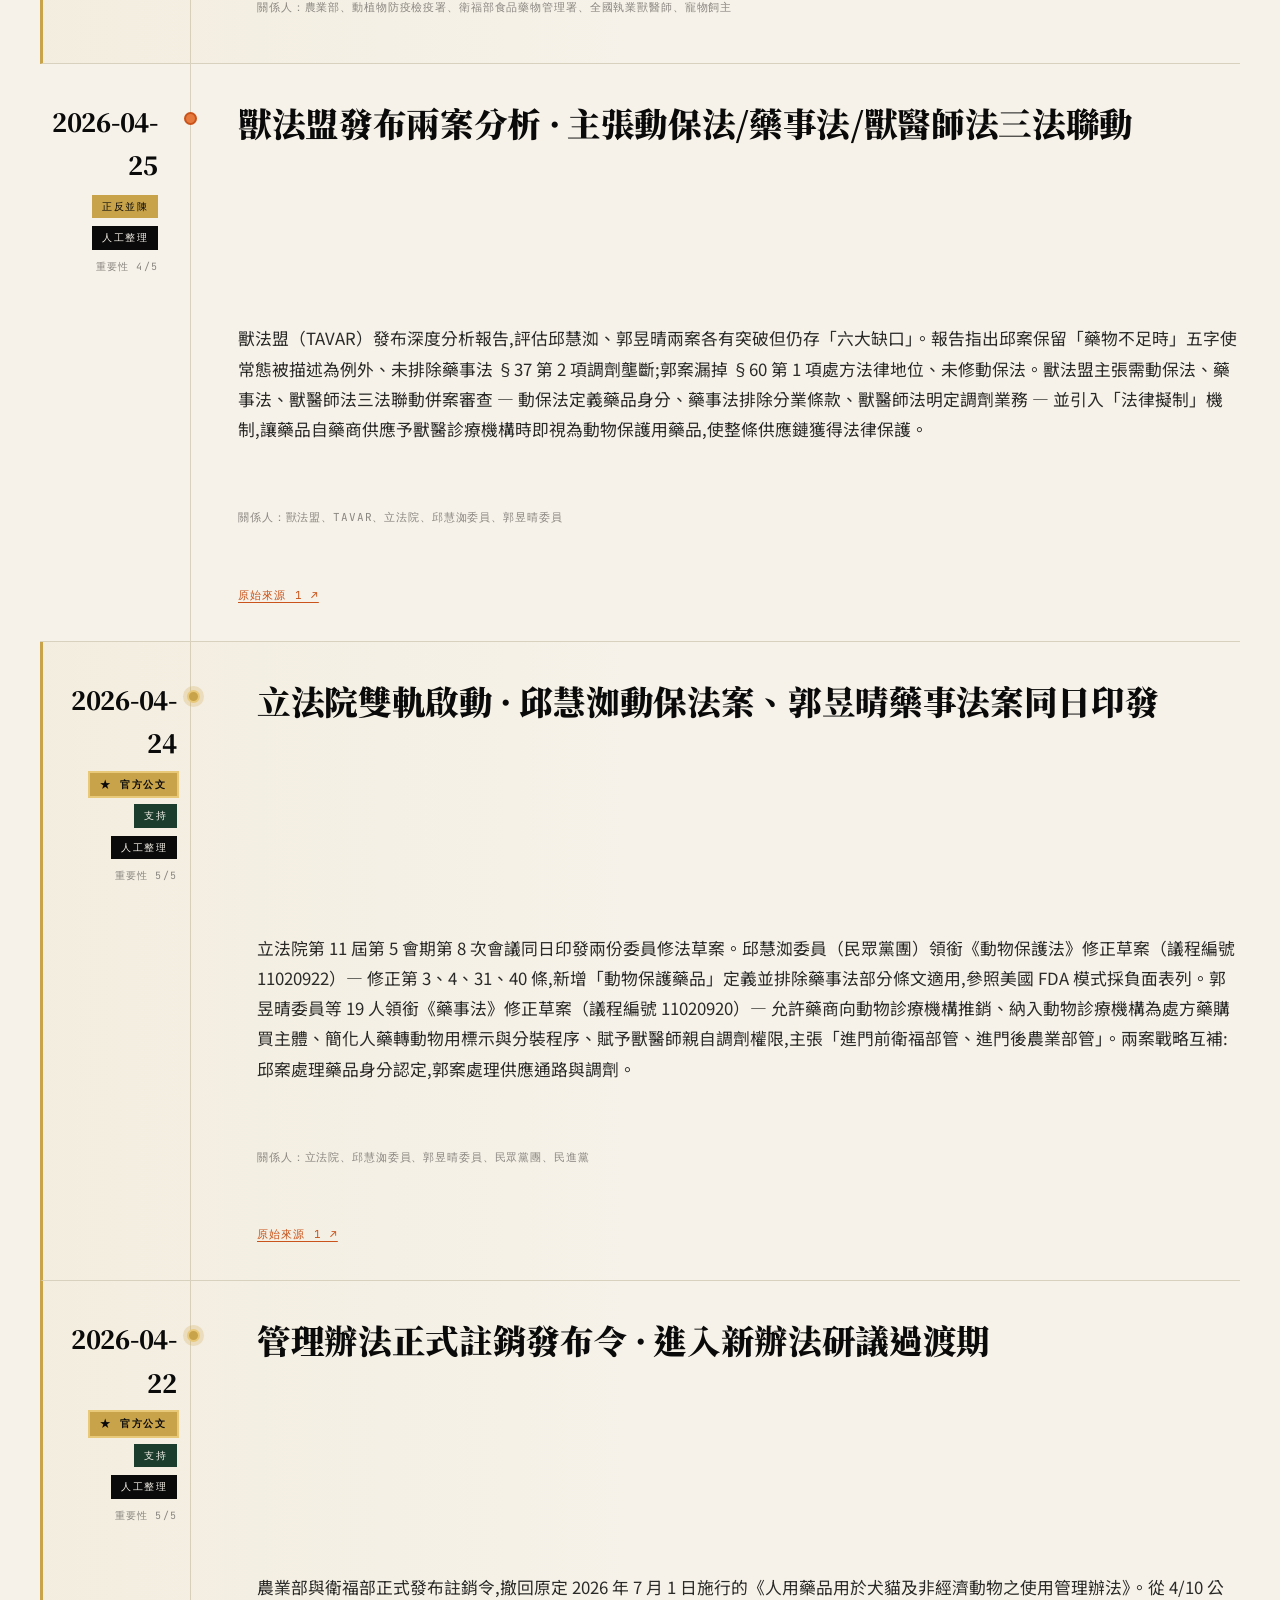
==== commit 9d950e10: "feat: 新增 4/22-4/25 修法時間線 + 修復 pipeline 可靠性 時間線新增三個重要事件 (引用 tavar.org 資料): - 4/22 管理辦法正式註銷發布令，進入新辦法研議" ====
--- a/site/index.html
+++ b/site/index.html
@@ -68,7 +68,7 @@
   <div class="breaking__inner">
     <span class="breaking__badge">速報</span>
     <span class="breaking__text">
-      <strong>4/15 重大轉折:寵物用藥新制確定「直接註銷」</strong> · 防檢署署長立院證實 · 不再只是暫緩 · 將以新辦法取代 · 預計兩天內公告
+      <strong>4/24 立法院雙軌啟動修法</strong> · 邱慧洳動保法案、郭昱晴藥事法案同日印發 · 4/22 原管理辦法正式註銷 · 4/25 獸法盟主張三法聯動
       <a href="#timeline">看時間線詳情 →</a>
     </span>
   </div>
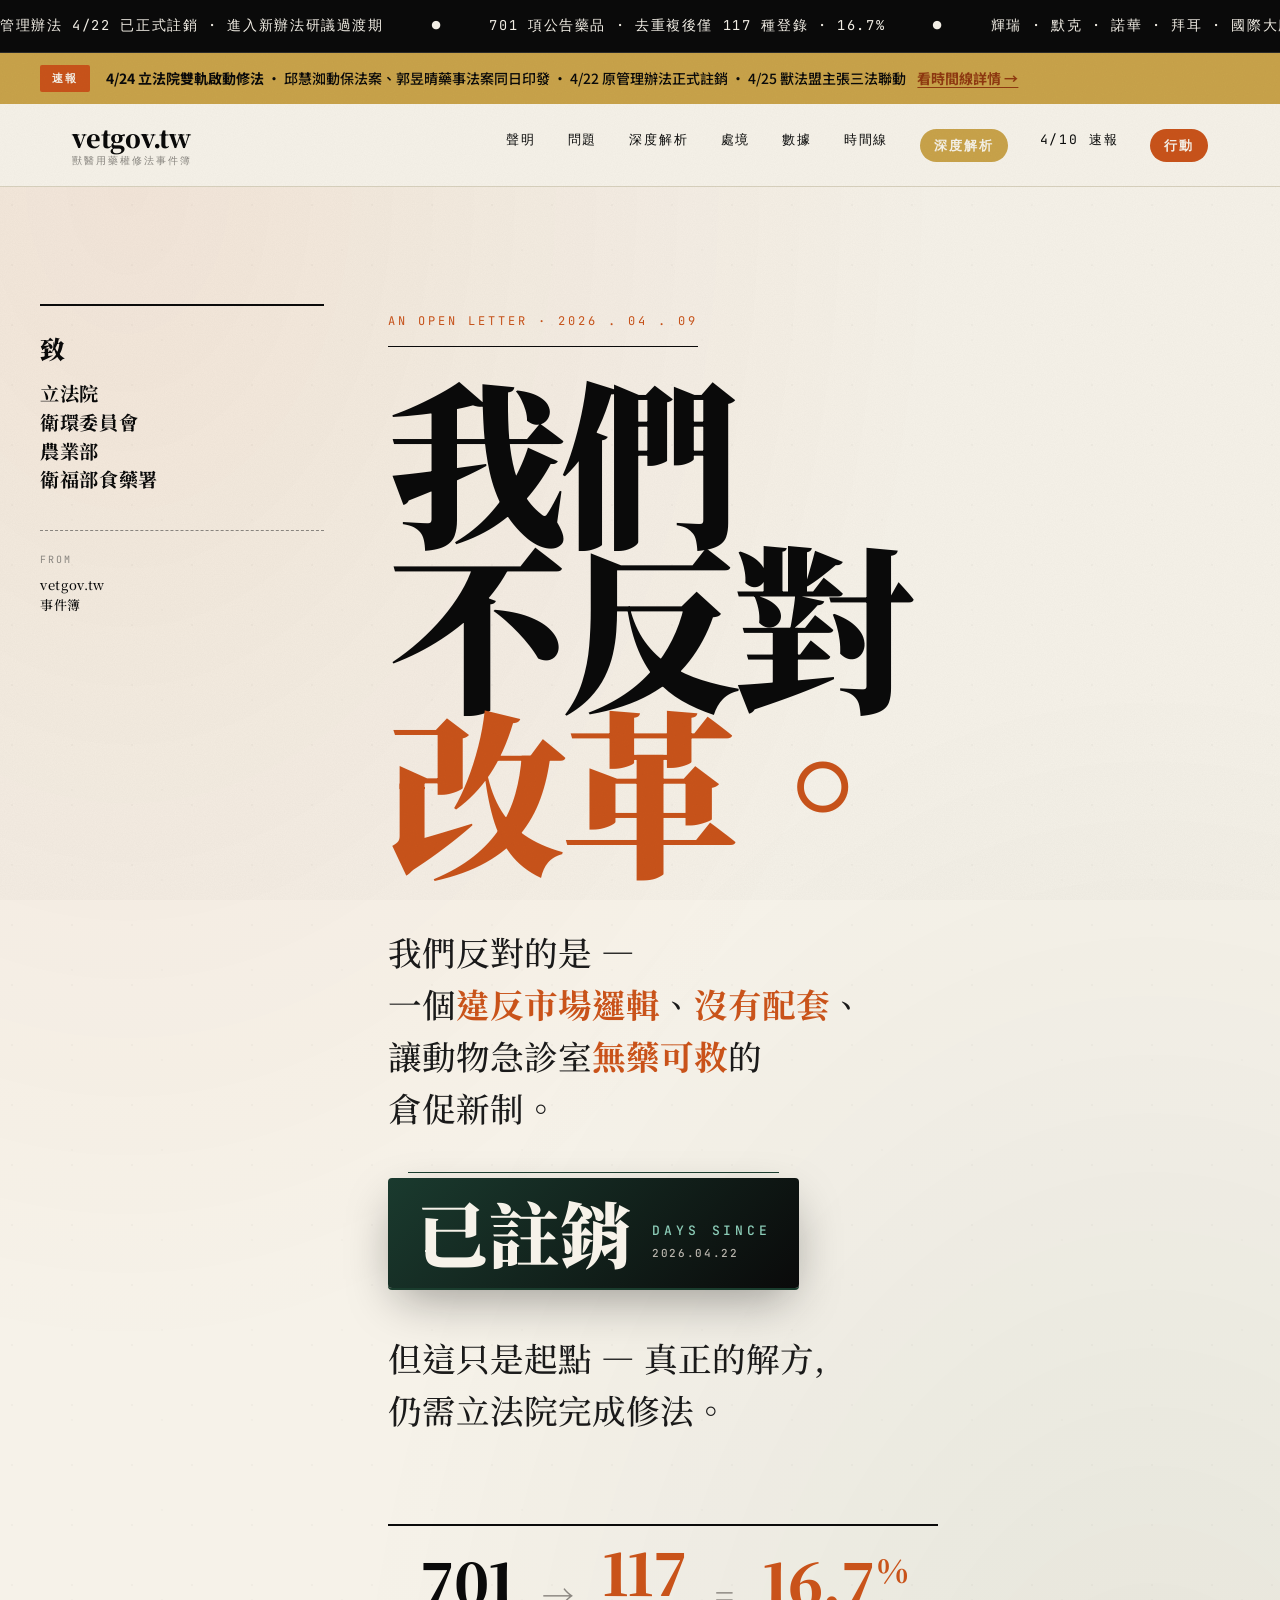
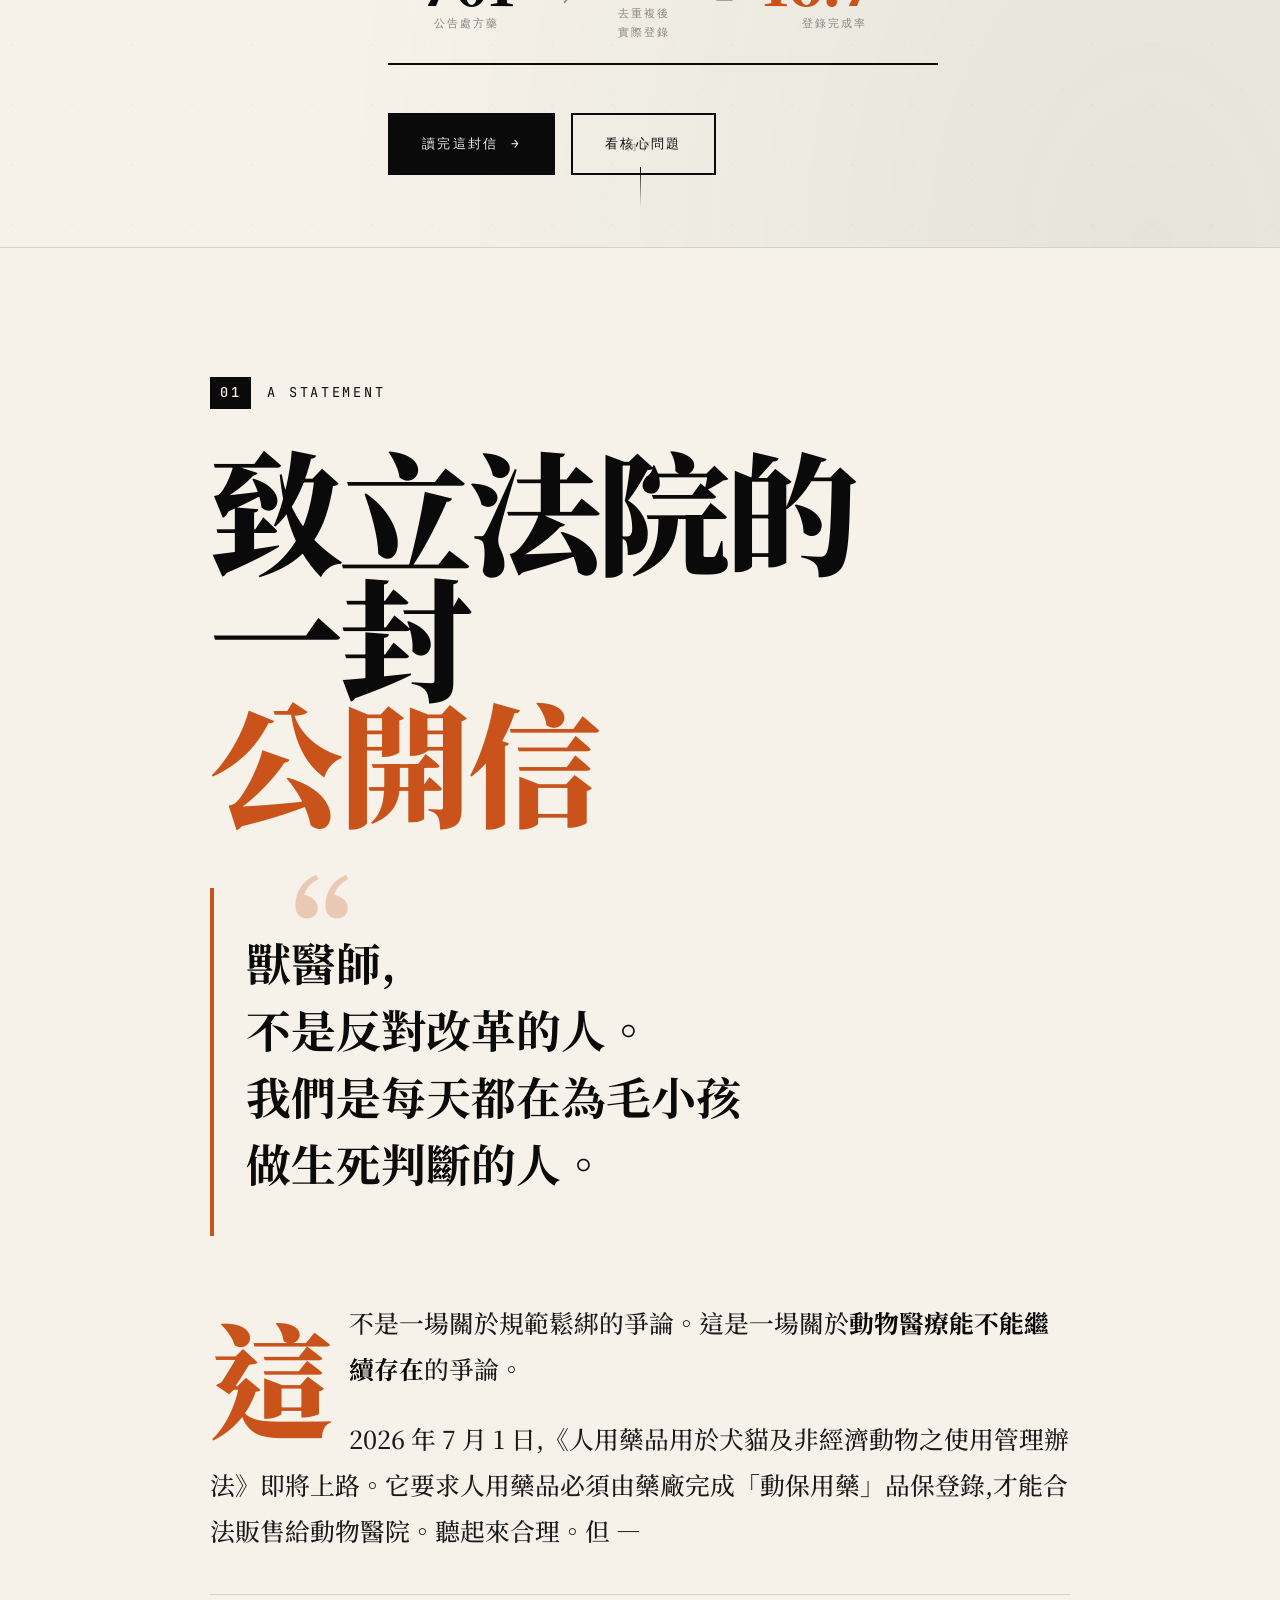
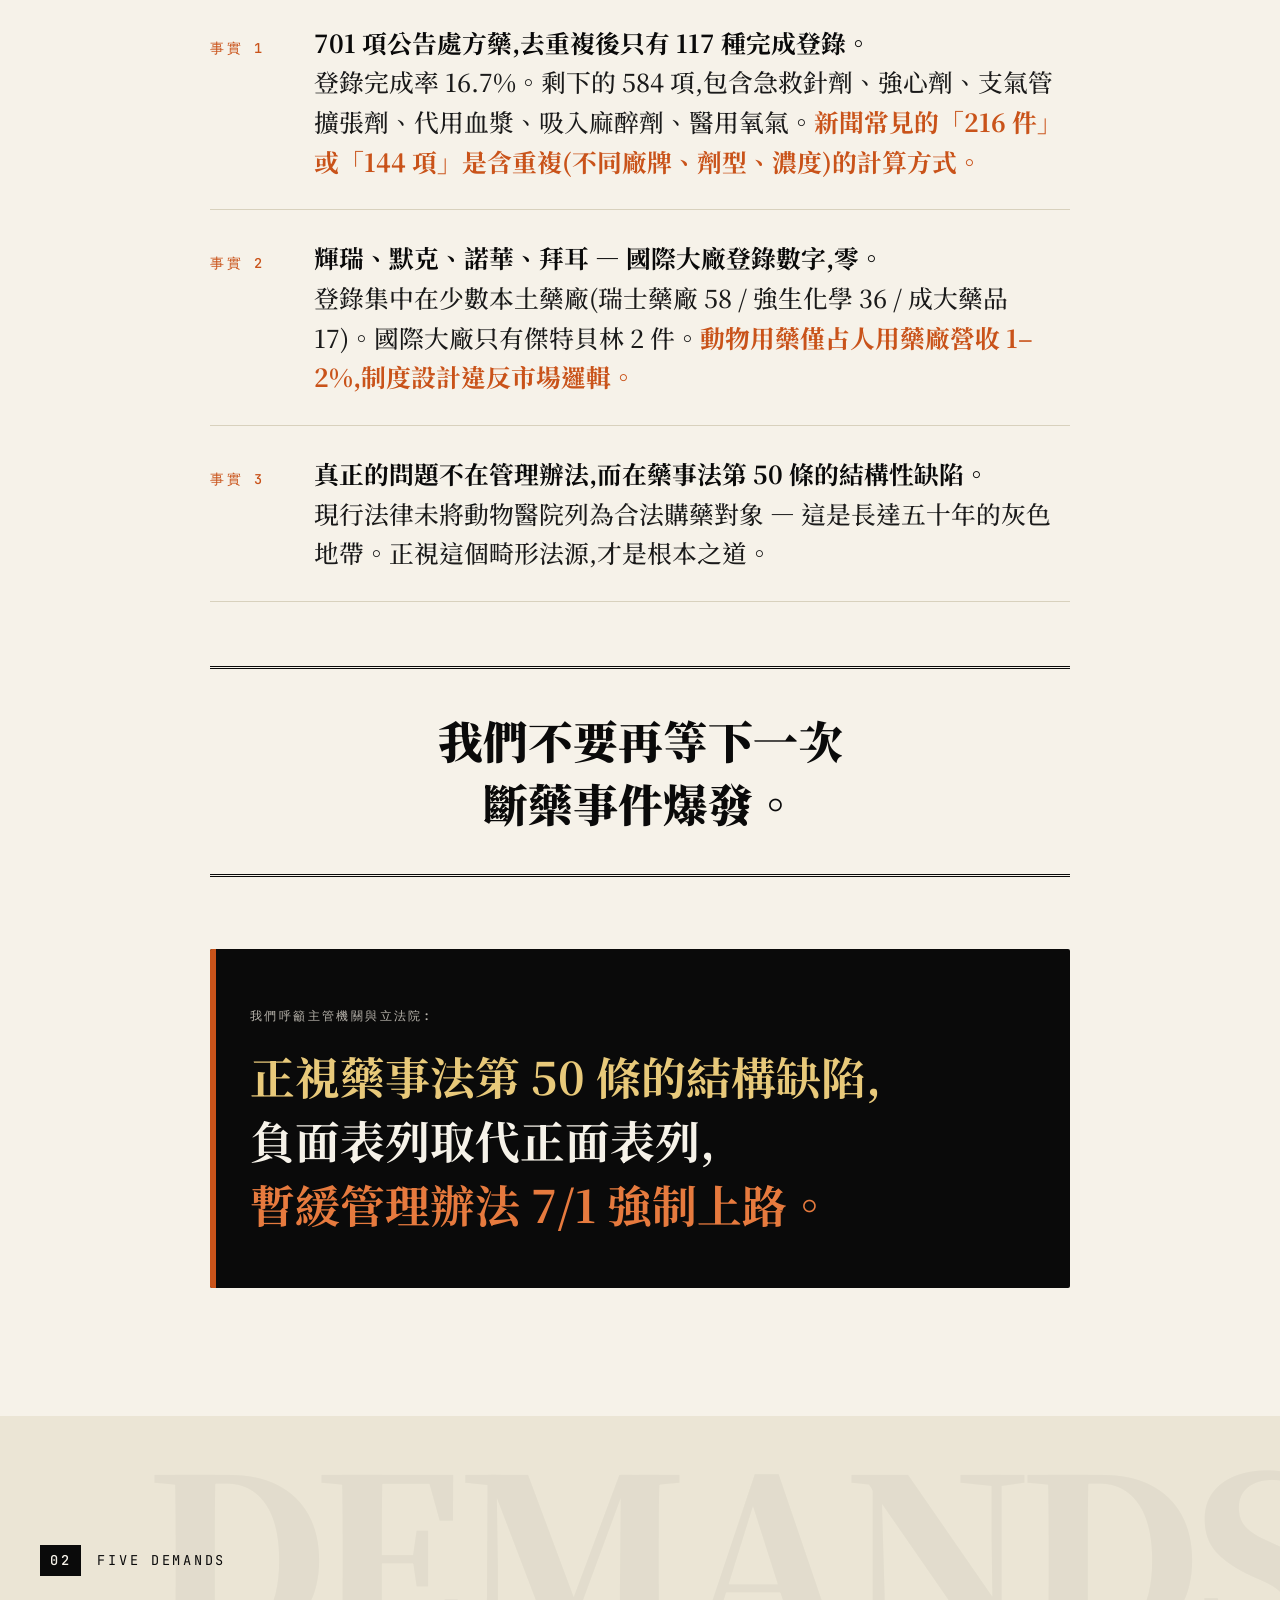
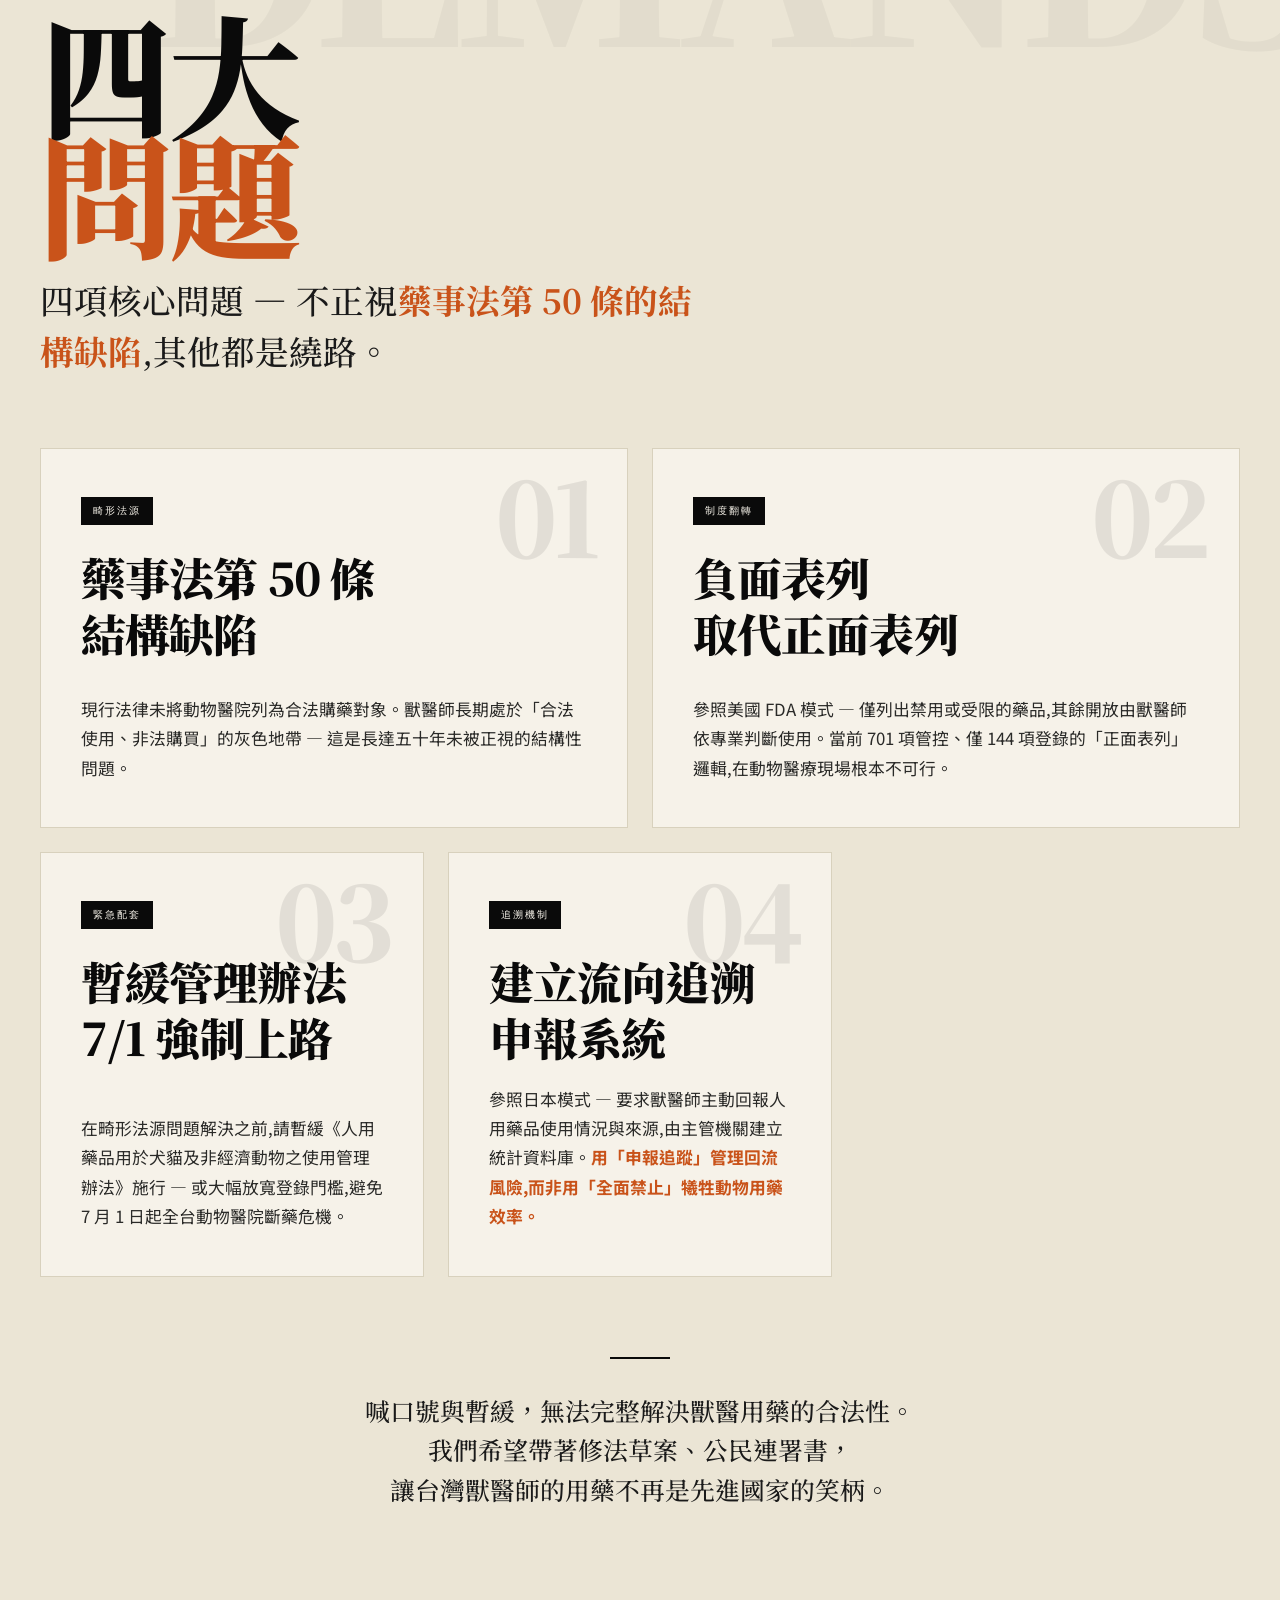
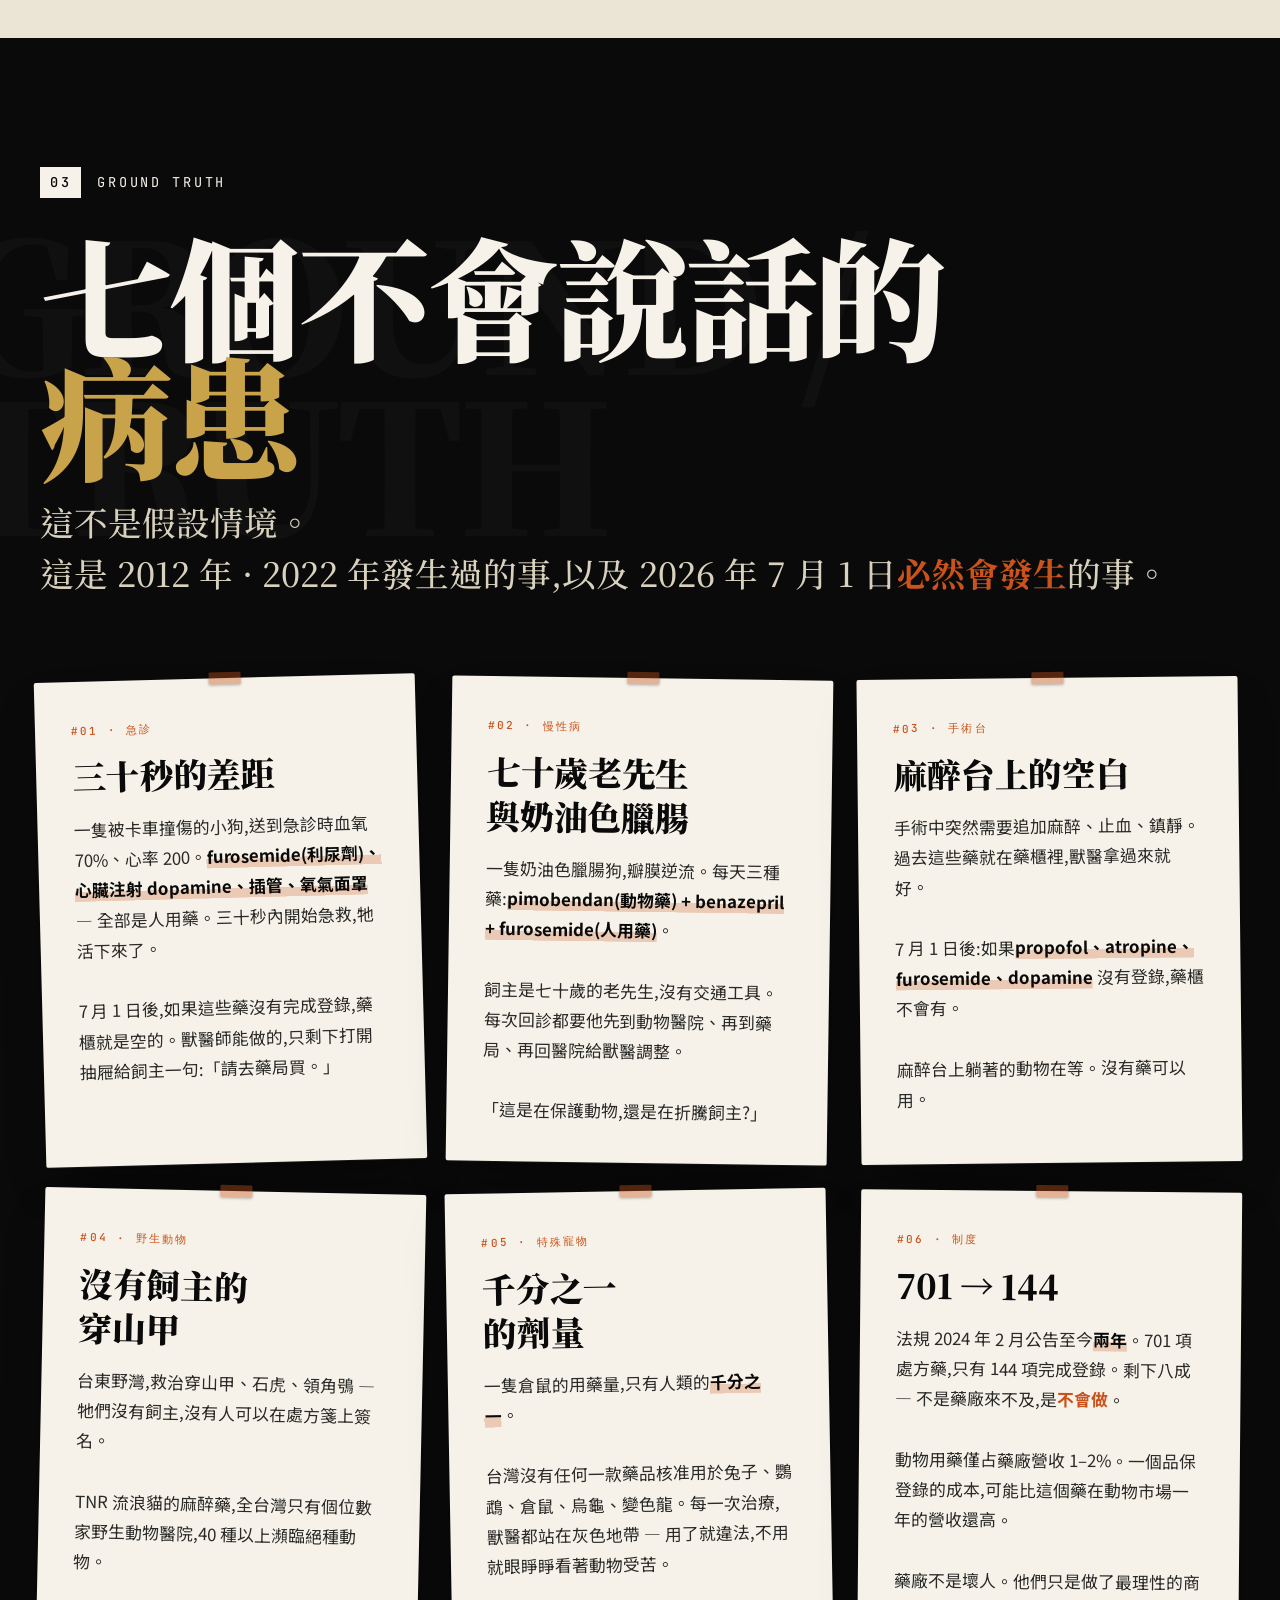
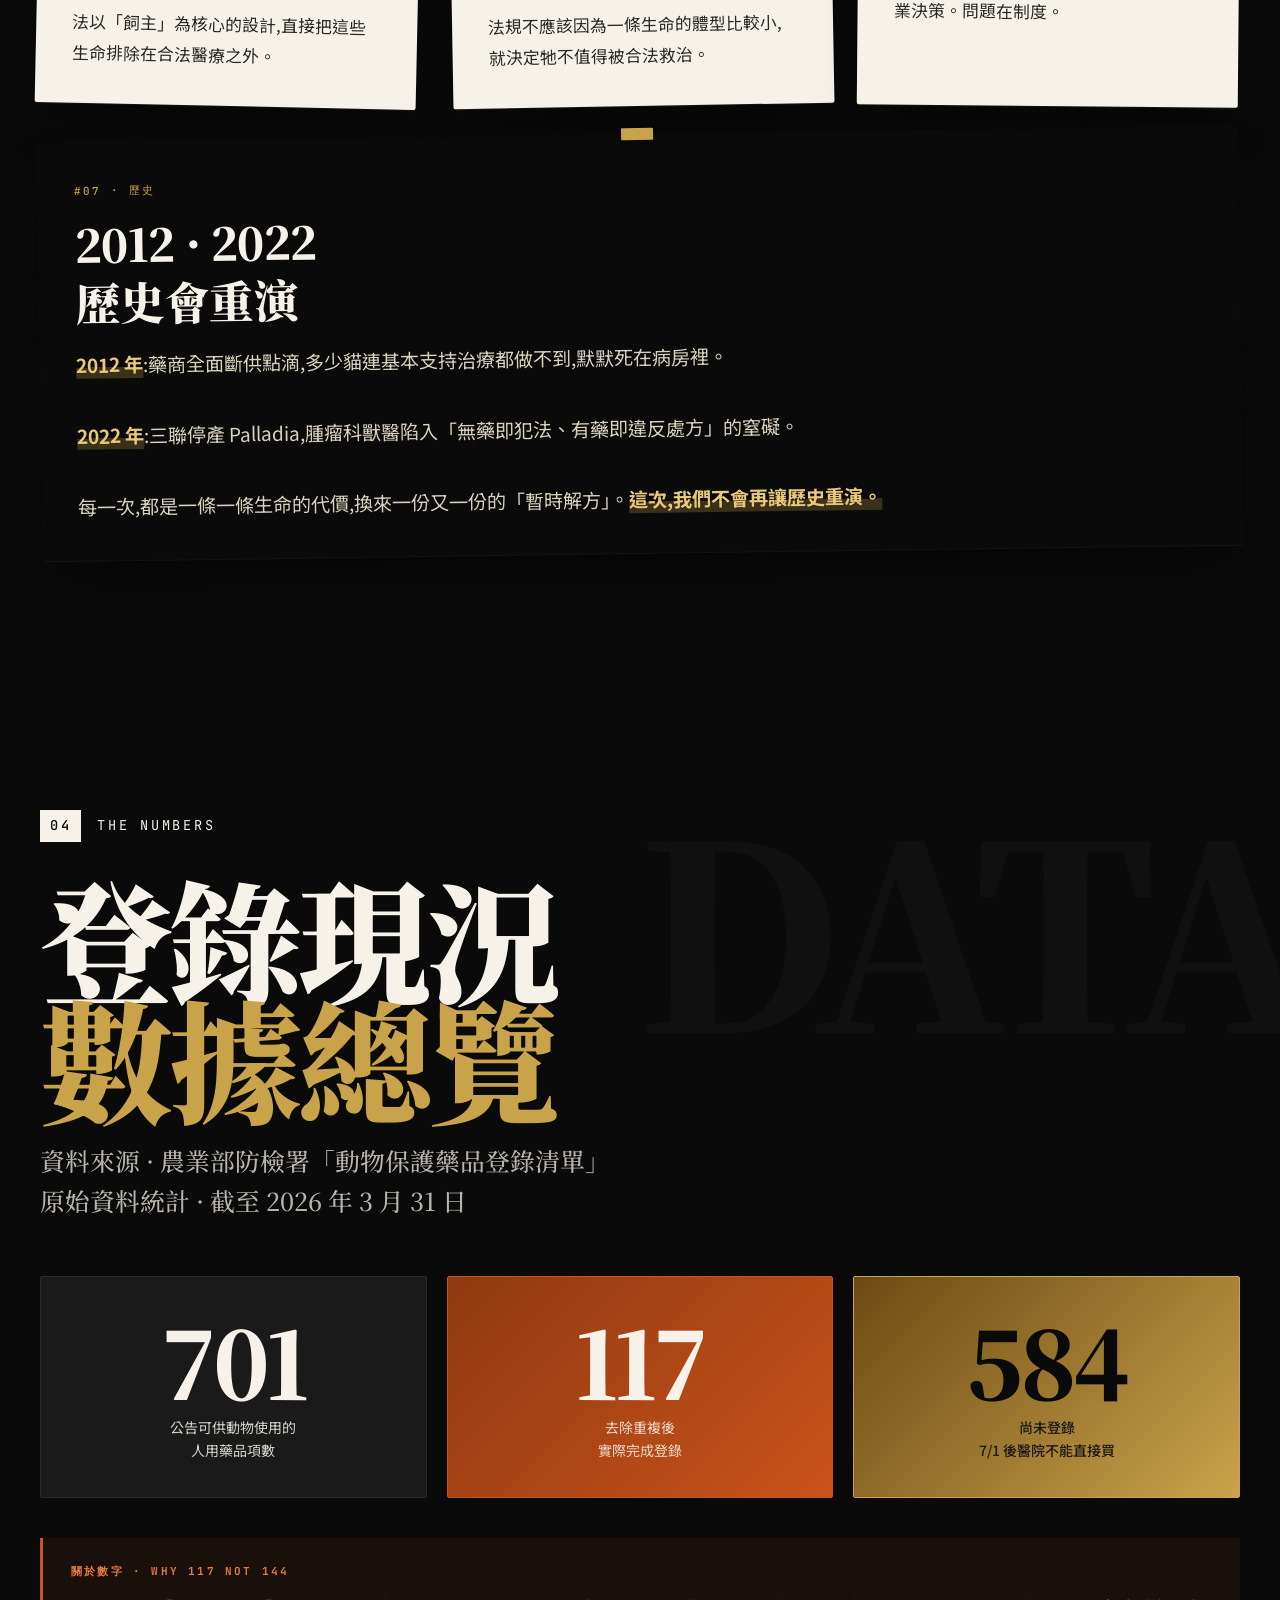
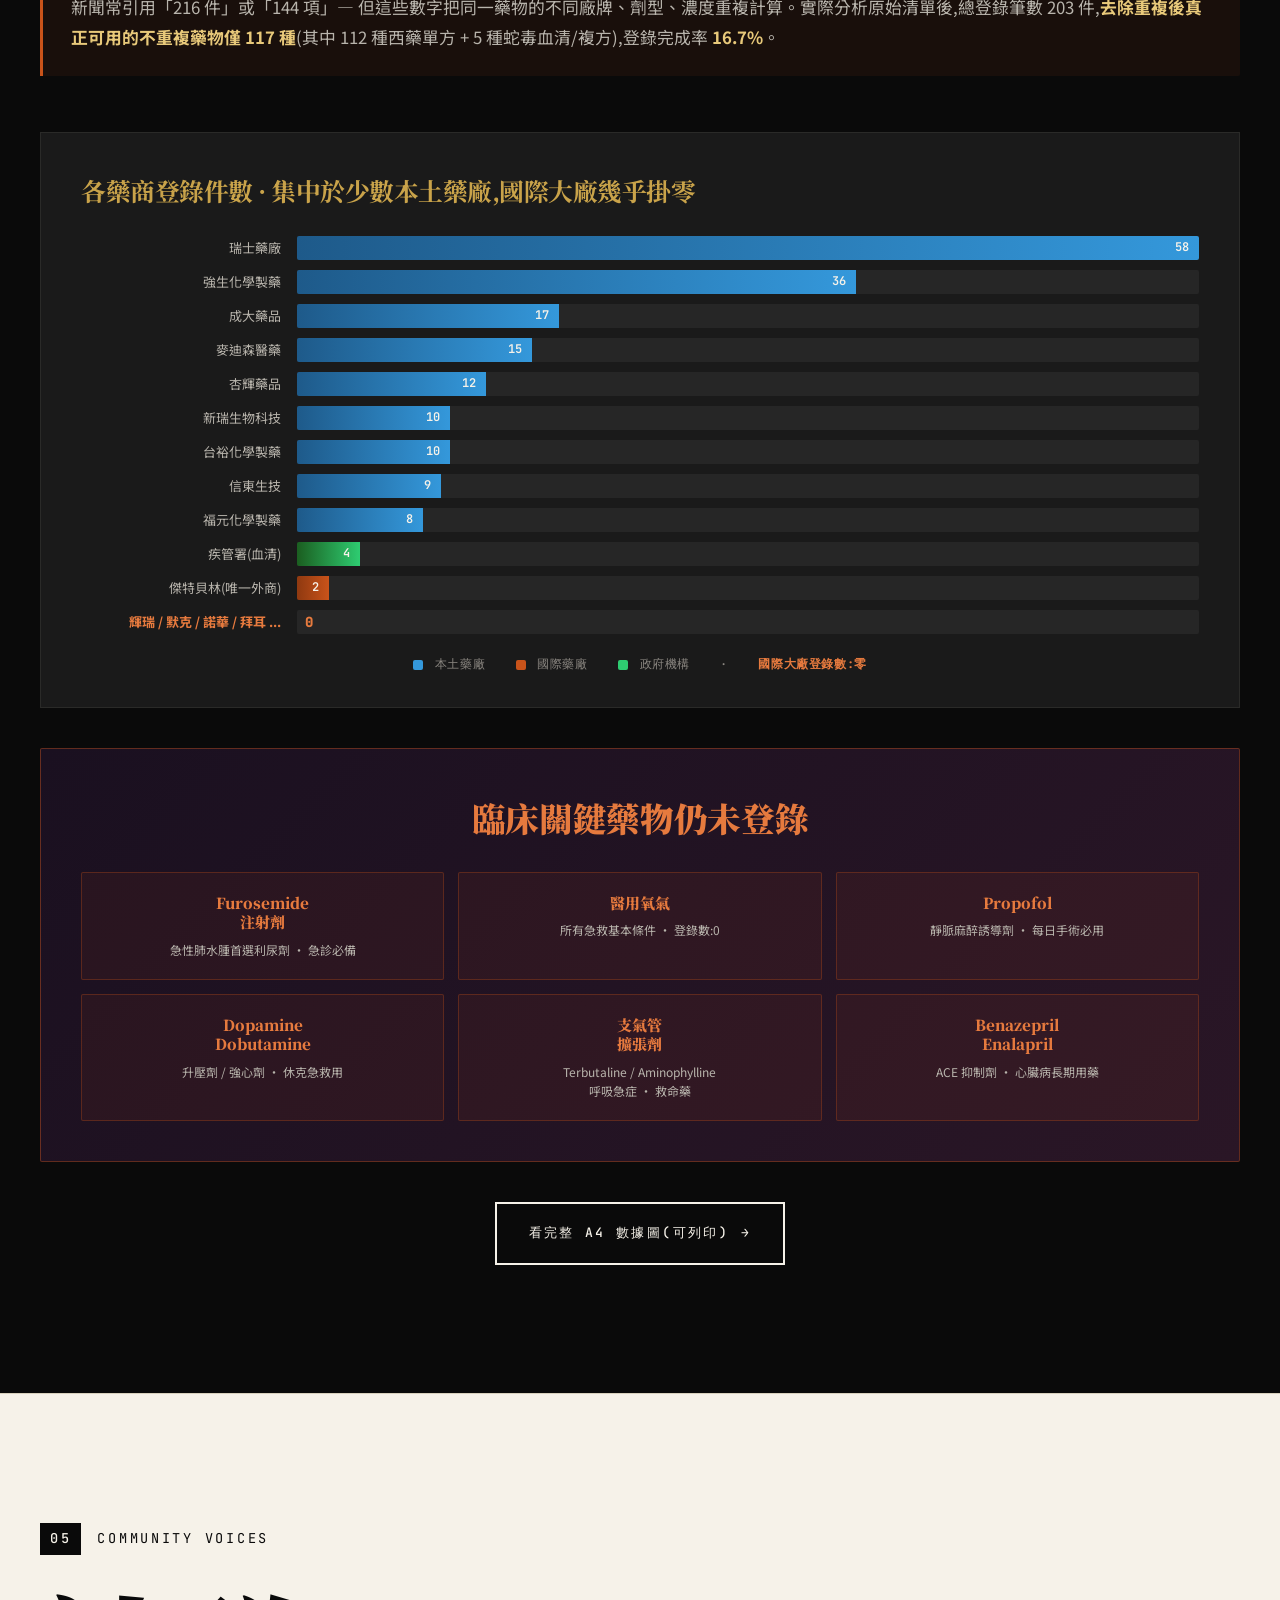
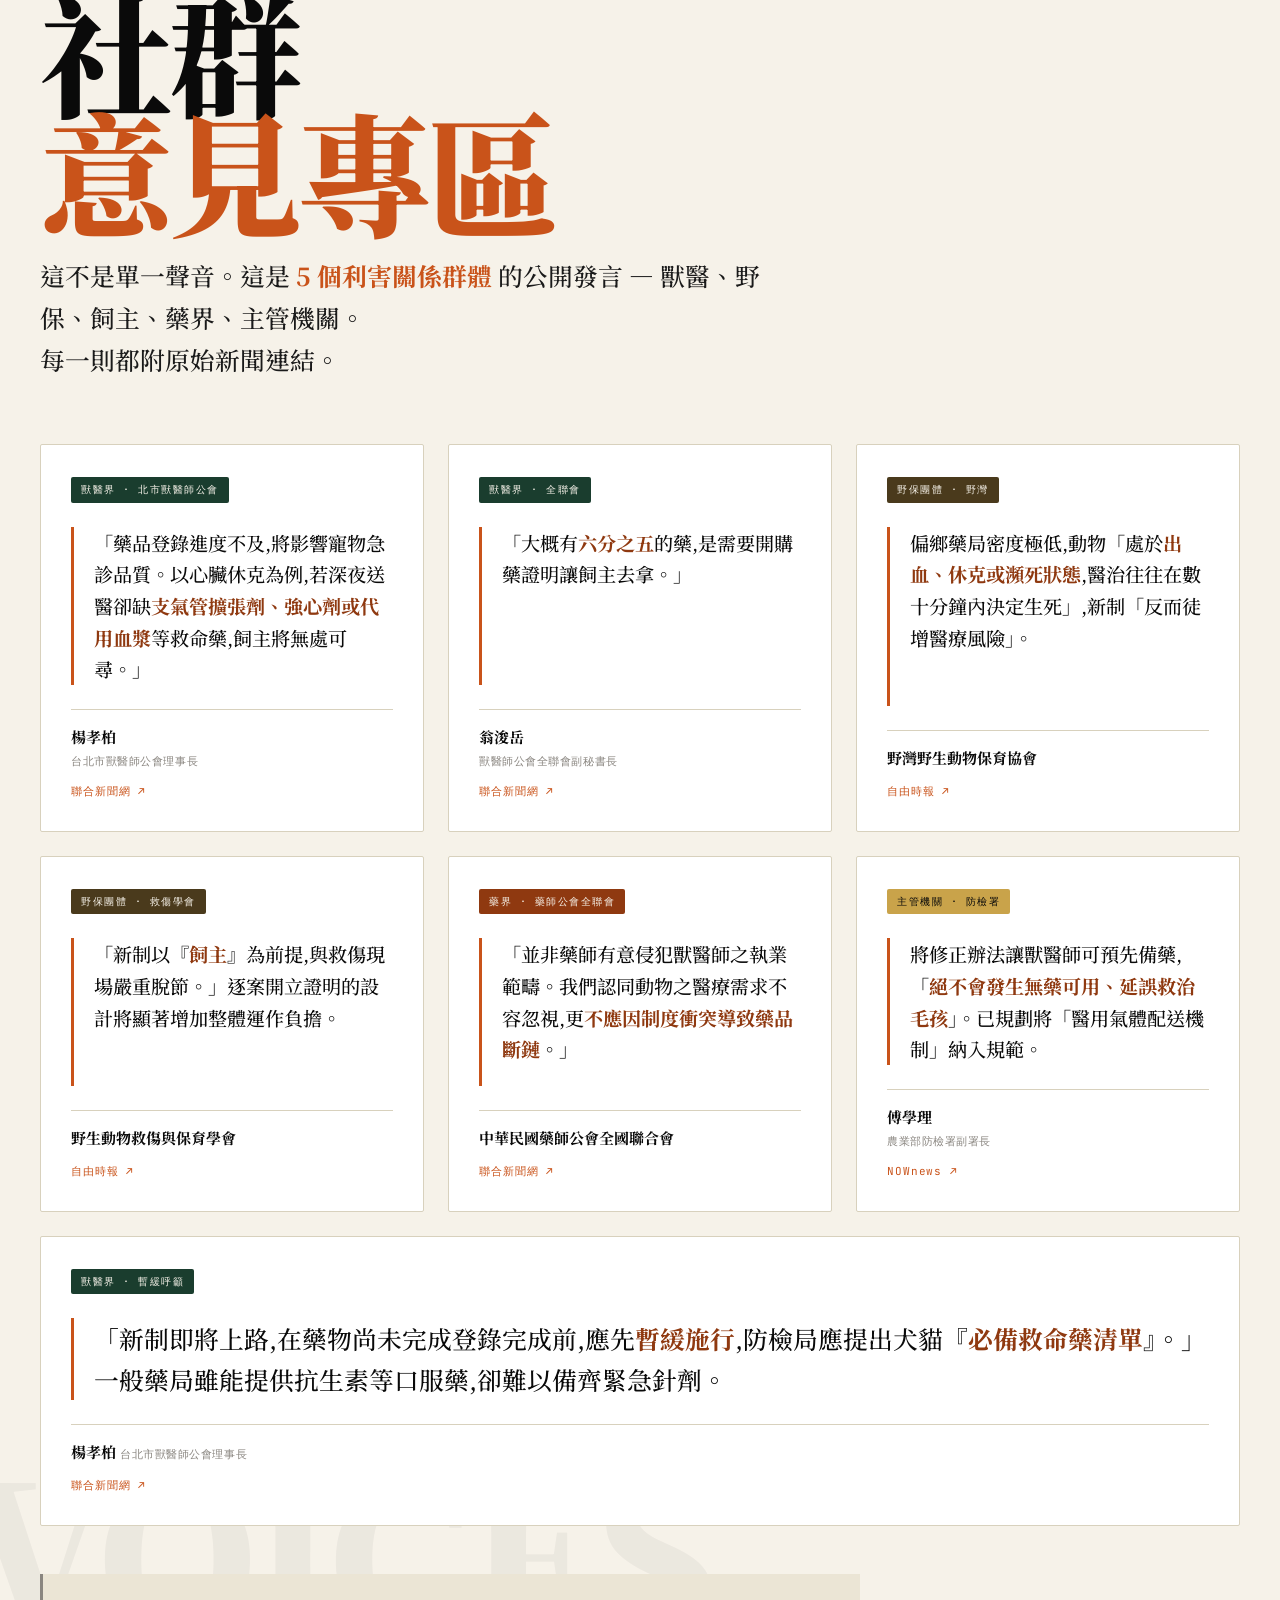
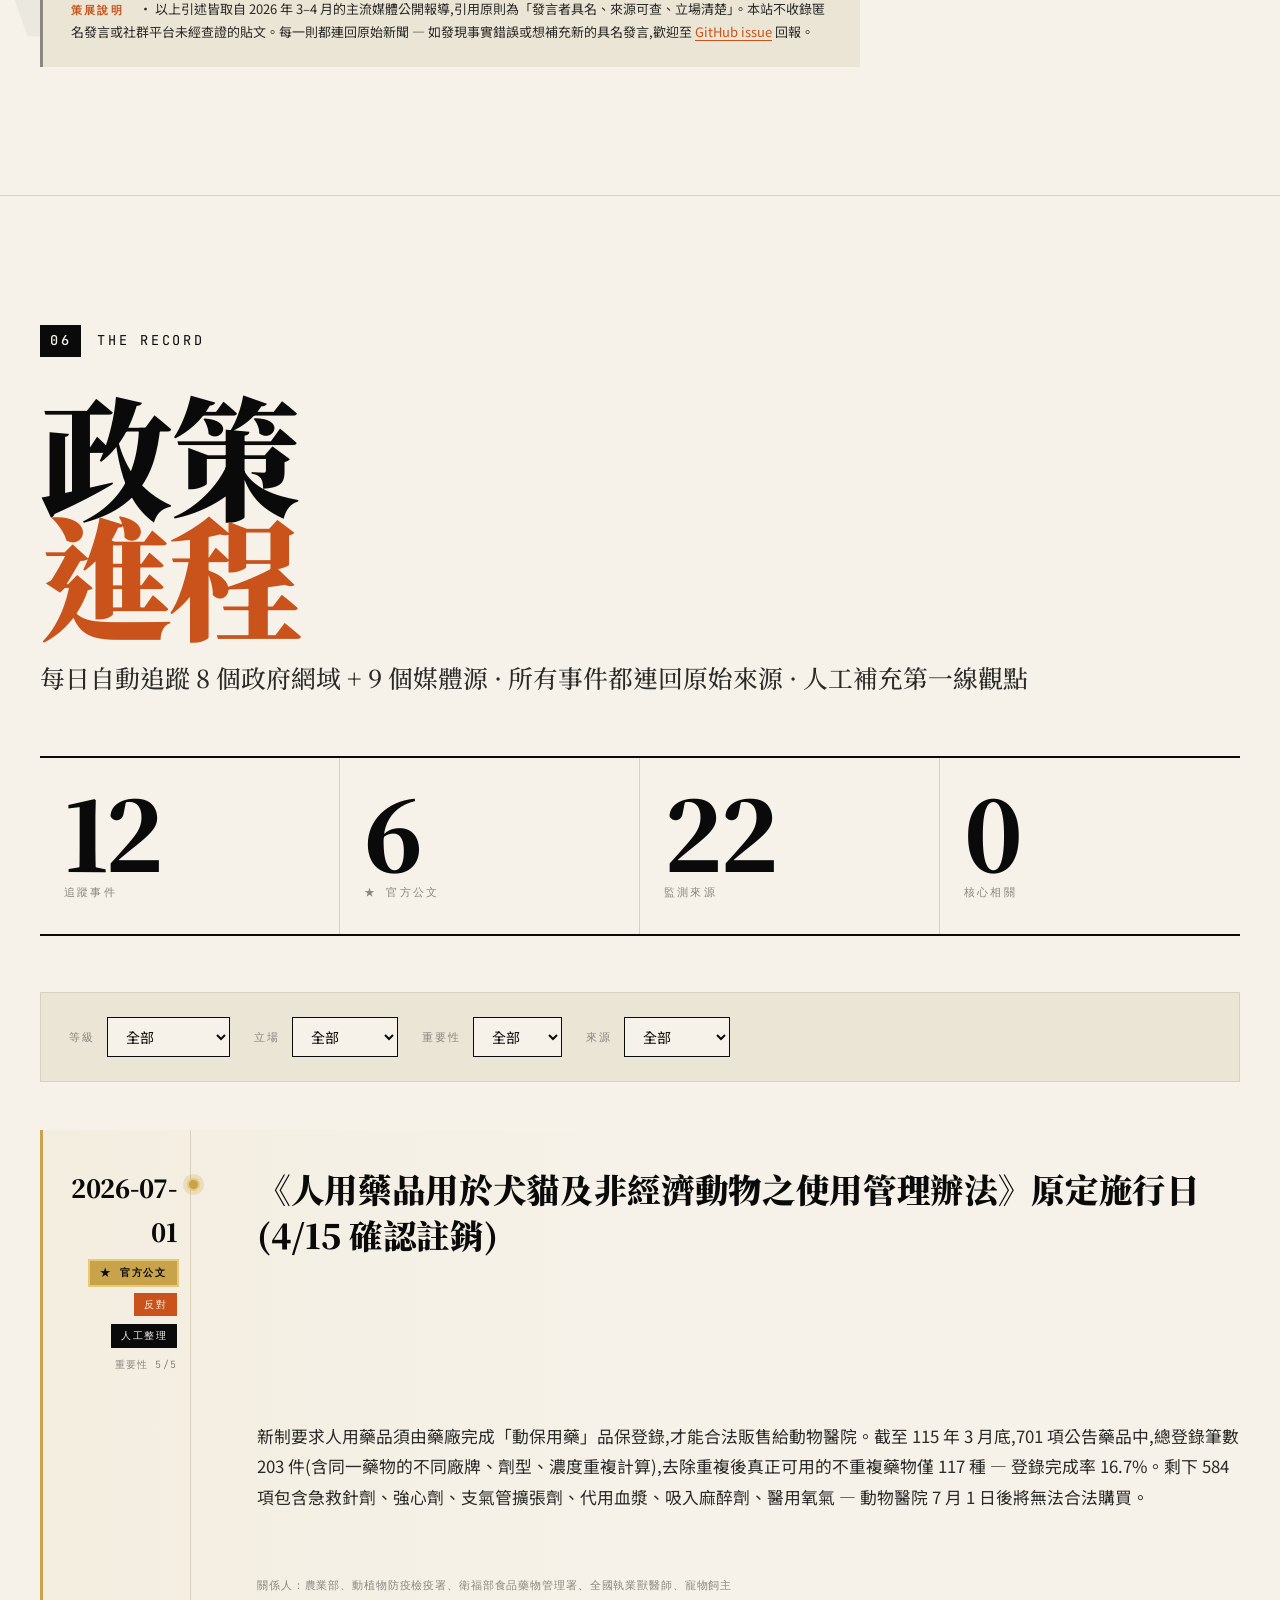
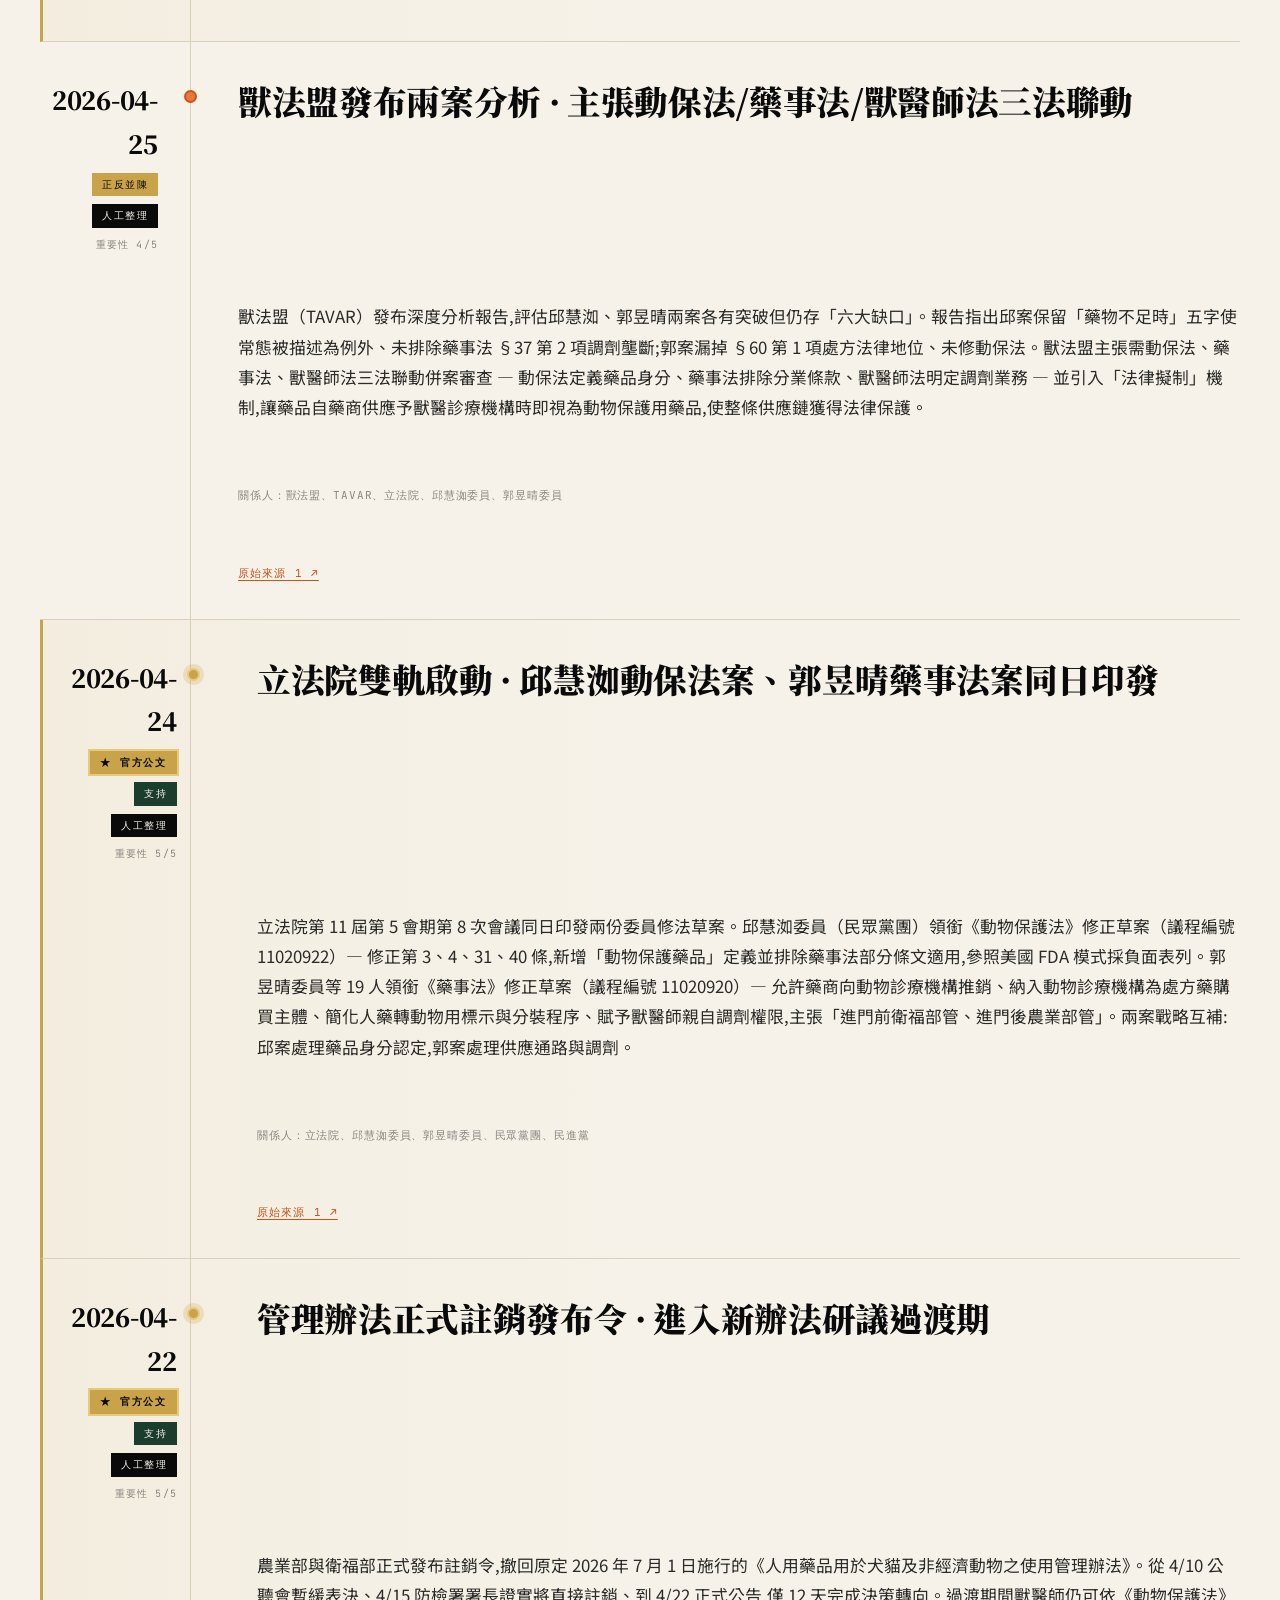
==== commit d2e3c15d: "fix: 倒數計時改為「已註銷」狀態 — 反映 4/22 註銷後的現況 - Hero 大型 ticker：倒數天數 → 「已註銷」+ 2026.04.22 - ticker 配色從 blood 紅 →" ====
--- a/site/index.html
+++ b/site/index.html
@@ -6,7 +6,7 @@
 <title>正視獸醫用藥的畸形法源 · vetgov.tw</title>
 <meta name="description" content="701 項藥品,去重複後只有 117 種完成登錄。我們不反對改革。我們反對的是一個違反市場邏輯、讓動物急診斷藥的倉促新制。請正視獸醫用藥的畸形法源,讓動物醫院成為合法購藥對象。">
 <meta property="og:title" content="正視獸醫用藥的畸形法源 · vetgov.tw">
-<meta property="og:description" content="701 項藥品 · 僅 117 種完成登錄 · 16.7% · 倒數中強制上路 · 來自第一線獸醫師的紀錄 · 核心問題 · 請正視畸形法源。">
+<meta property="og:description" content="701 項藥品 · 僅 117 種完成登錄 · 16.7% · 4/22 管理辦法已註銷 · 來自第一線獸醫師的紀錄 · 核心問題 · 請正視畸形法源。">
 <meta property="og:type" content="website">
 <meta property="og:url" content="https://vetgov.tw">
 <meta property="og:site_name" content="獸醫用藥權修法事件簿 · vetgov.tw">
@@ -34,7 +34,7 @@
      ═══════════════════════════════════════════════ -->
 <div class="marquee" aria-hidden="true">
   <div class="marquee__track">
-    <span>距離管理辦法強制上路倒數 <strong id="mq-days-1">—</strong> 天</span>
+    <span>管理辦法 4/22 已正式註銷 · 進入新辦法研議過渡期</span>
     <span aria-hidden="true">●</span>
     <span>701 項公告藥品 · 去重複後僅 117 種登錄 · 16.7%</span>
     <span aria-hidden="true">●</span>
@@ -46,7 +46,7 @@
     <span aria-hidden="true">●</span>
     <span>負面表列救命 · 正面表列殺生</span>
     <span aria-hidden="true">●</span>
-    <span>距離管理辦法強制上路倒數 <strong id="mq-days-2">—</strong> 天</span>
+    <span>立法院 4/24 雙軌啟動修法 · 邱慧洳動保法案 · 郭昱晴藥事法案</span>
     <span aria-hidden="true">●</span>
     <span>701 項公告藥品 · 去重複後僅 117 種登錄 · 16.7%</span>
     <span aria-hidden="true">●</span>
@@ -132,19 +132,18 @@
           我們反對的是 —<br>
           一個<em>違反市場邏輯</em>、<em>沒有配套</em>、<br>
           讓動物急診室<em>無藥可救</em>的<br>
-          倉促新制,<br>
-          將在
+          倉促新制。
         </p>
 
-        <div class="hero__ticker">
-          <div class="hero__ticker-num" id="cd-days">—</div>
+        <div class="hero__ticker hero__ticker--revoked">
+          <div class="hero__ticker-num">已註銷</div>
           <div class="hero__ticker-meta">
-            <div class="hero__ticker-unit">DAYS</div>
-            <div class="hero__ticker-target">2026.07.01</div>
+            <div class="hero__ticker-unit">REVOKED</div>
+            <div class="hero__ticker-target">2026.04.22</div>
           </div>
         </div>
 
-        <p>天後強制上路。</p>
+        <p>但這只是起點 — 真正的解方,<br>仍需立法院完成修法。</p>
       </div>
 
       <div class="hero__stats-mini">
--- a/site/style.css
+++ b/site/style.css
@@ -498,6 +498,22 @@
   color: var(--mist-soft);
   margin-top: 4px;
 }
+
+/* Revoked variant: 已註銷狀態 */
+.hero__ticker--revoked {
+  background: linear-gradient(135deg, #1a3a2e, var(--ink));
+  box-shadow:
+    0 2px 0 var(--moss, #4a8c5e),
+    0 18px 50px -10px rgba(10,10,10,0.4);
+}
+.hero__ticker--revoked::before { background: var(--moss, #4a8c5e); }
+.hero__ticker--revoked .hero__ticker-num {
+  font-size: clamp(2.8rem, 1.8rem + 3.5vw, 4.5rem);
+  letter-spacing: 0;
+  line-height: 1;
+  padding-bottom: 6px;
+}
+.hero__ticker--revoked .hero__ticker-unit { color: #8ccdb8; }
 
 /* Hero mini-stats: 701 → 144 = 20.5% */
 .hero__stats-mini {
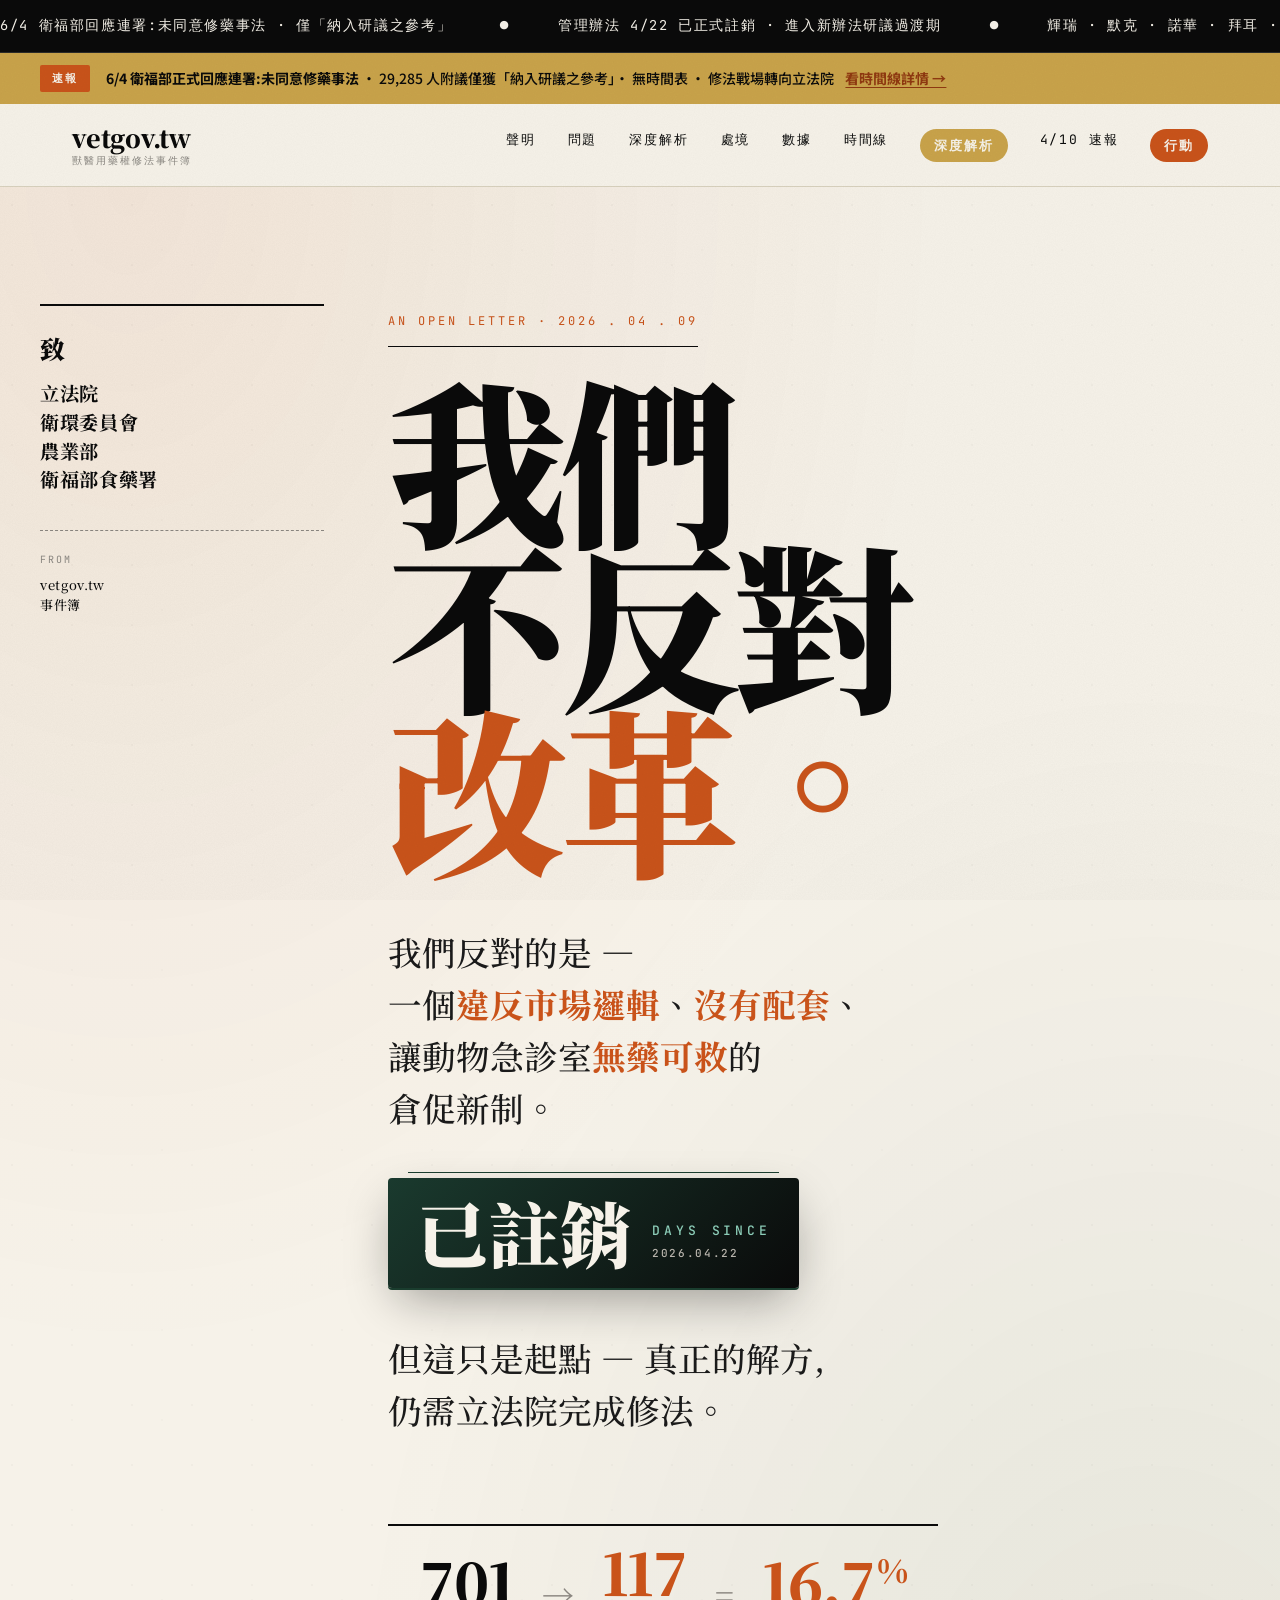
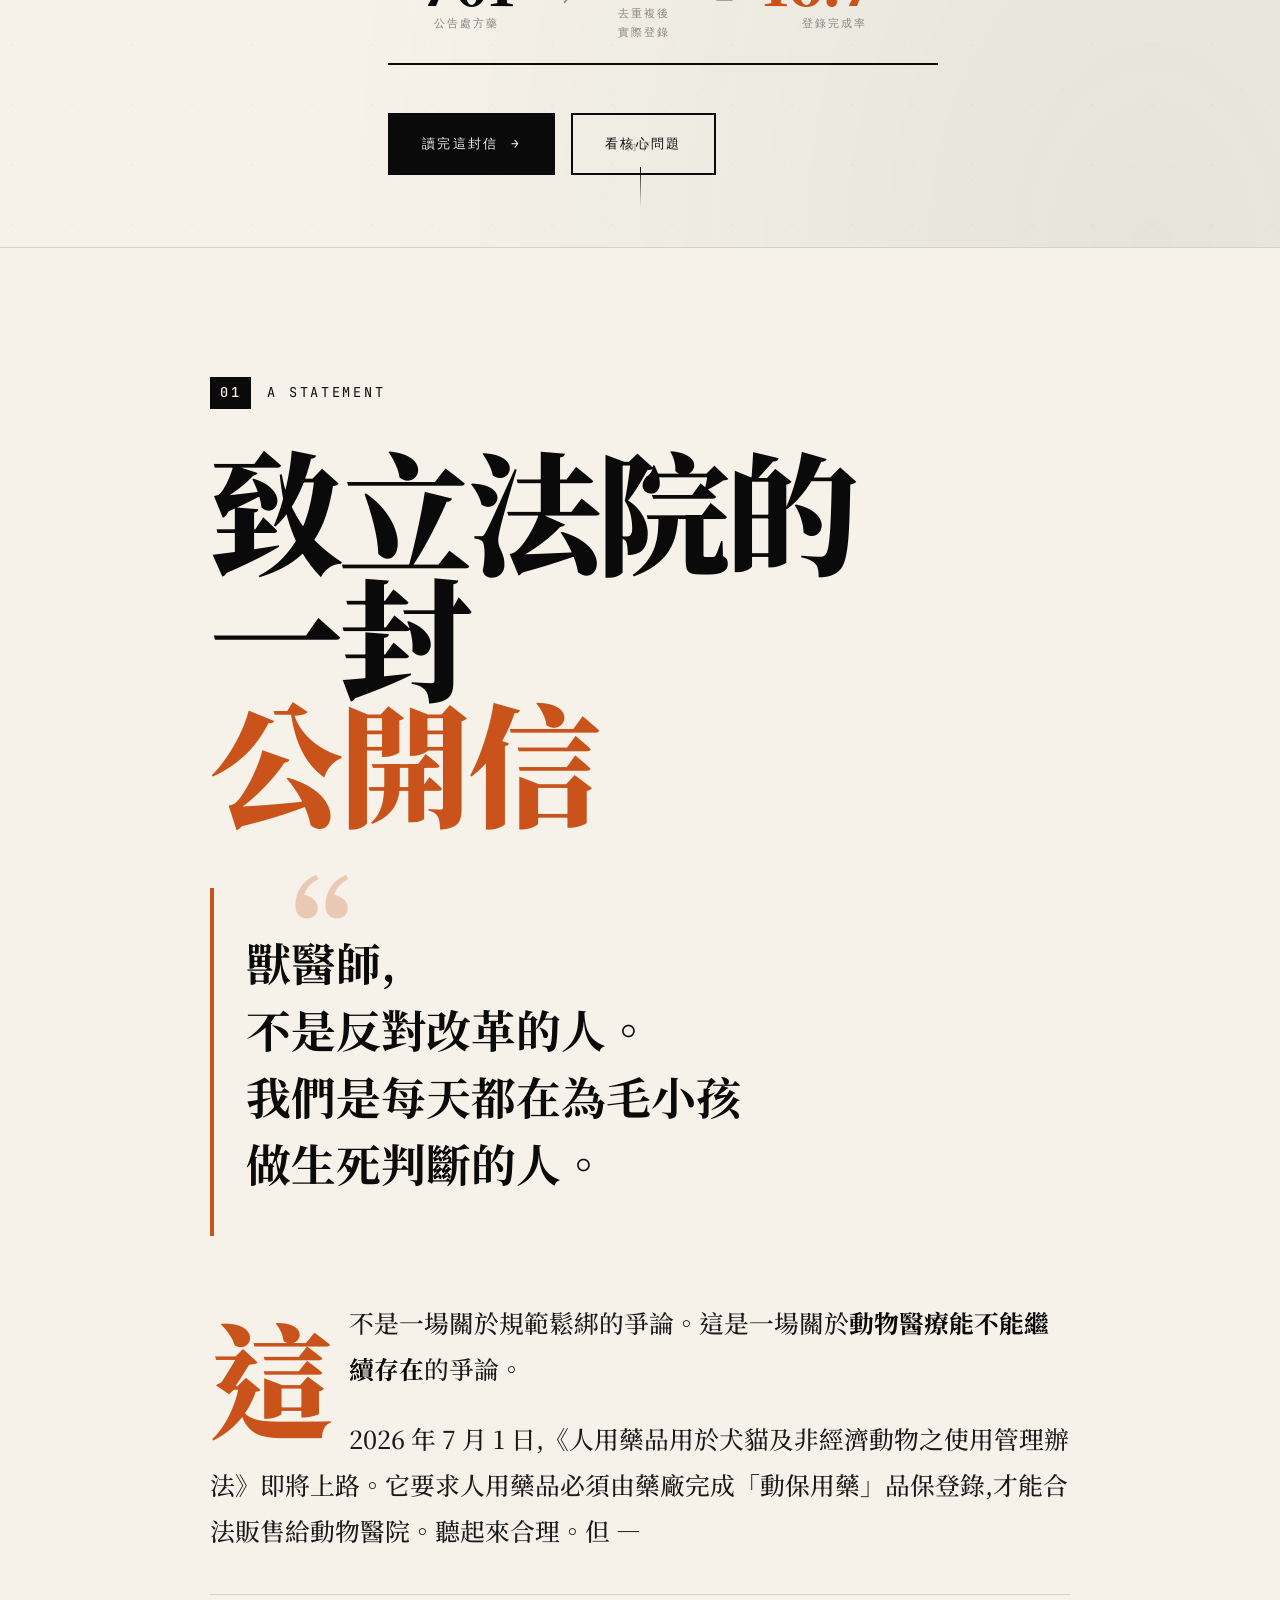
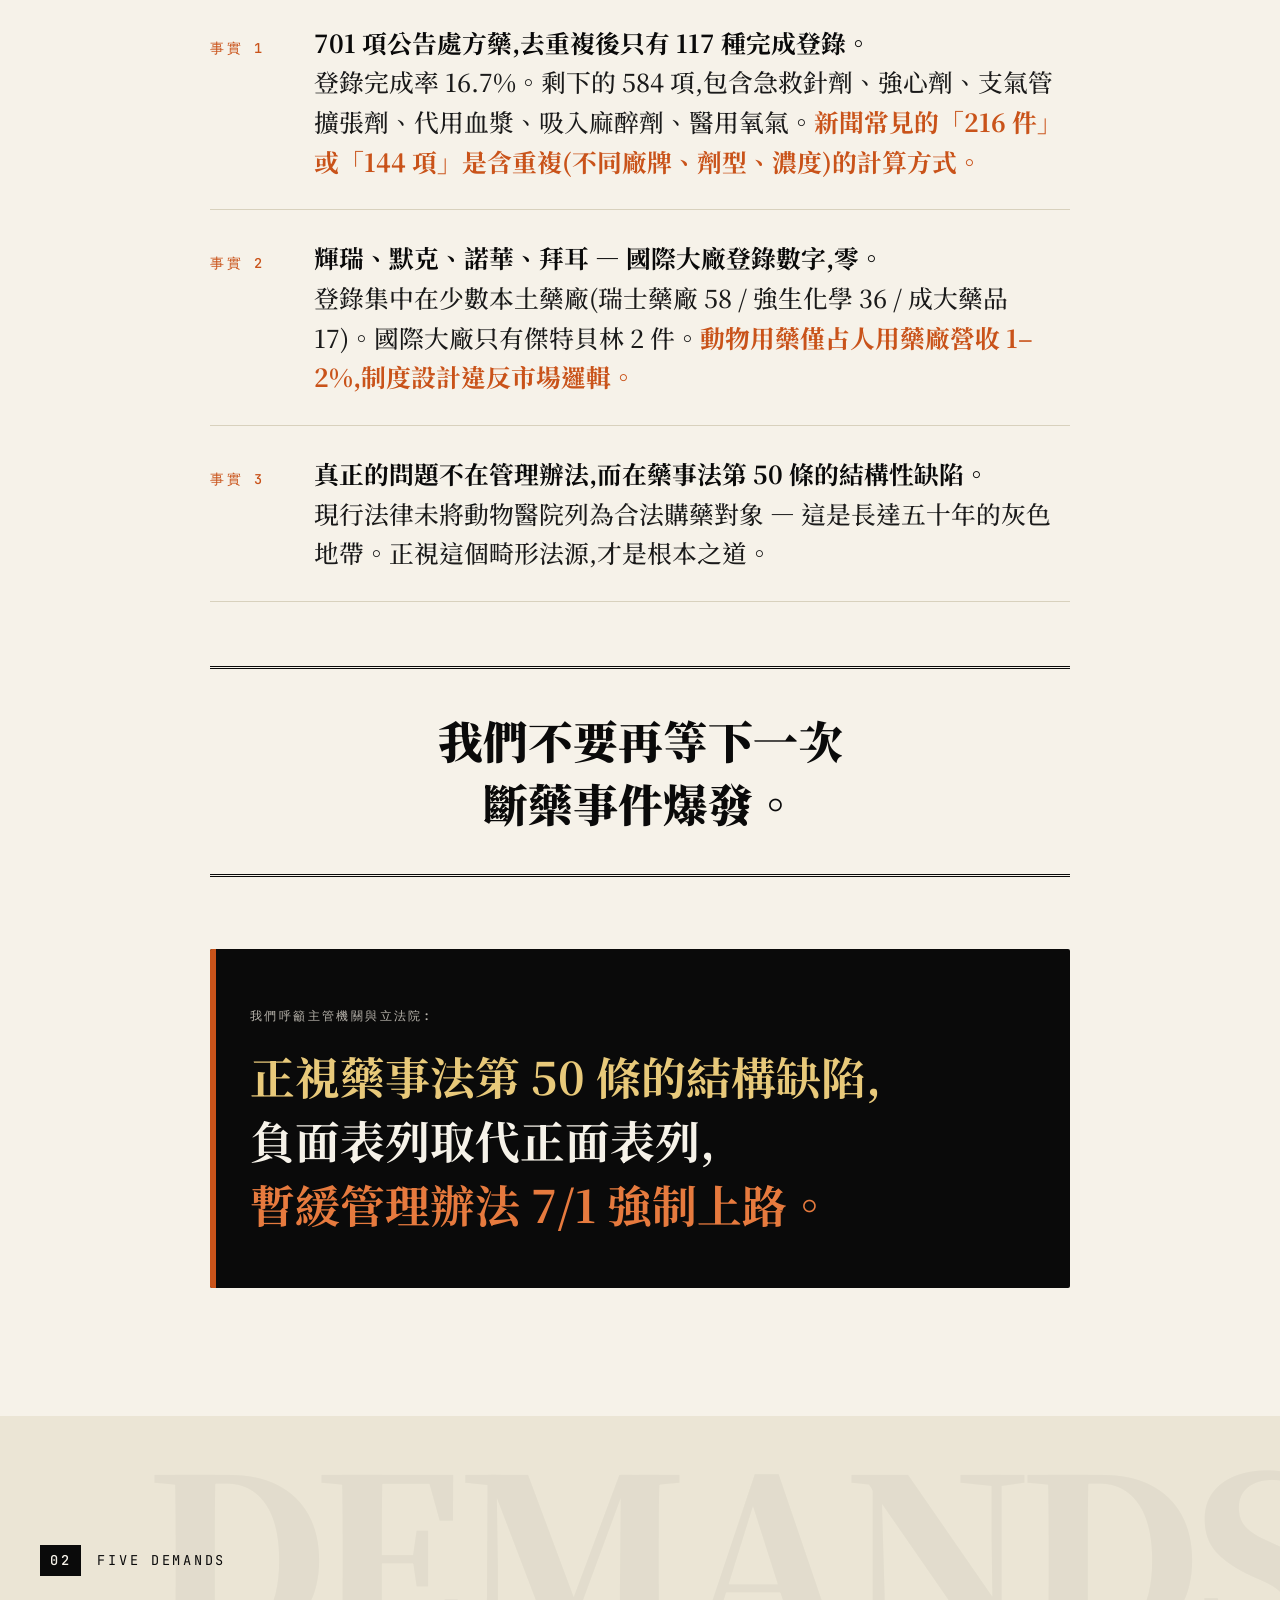
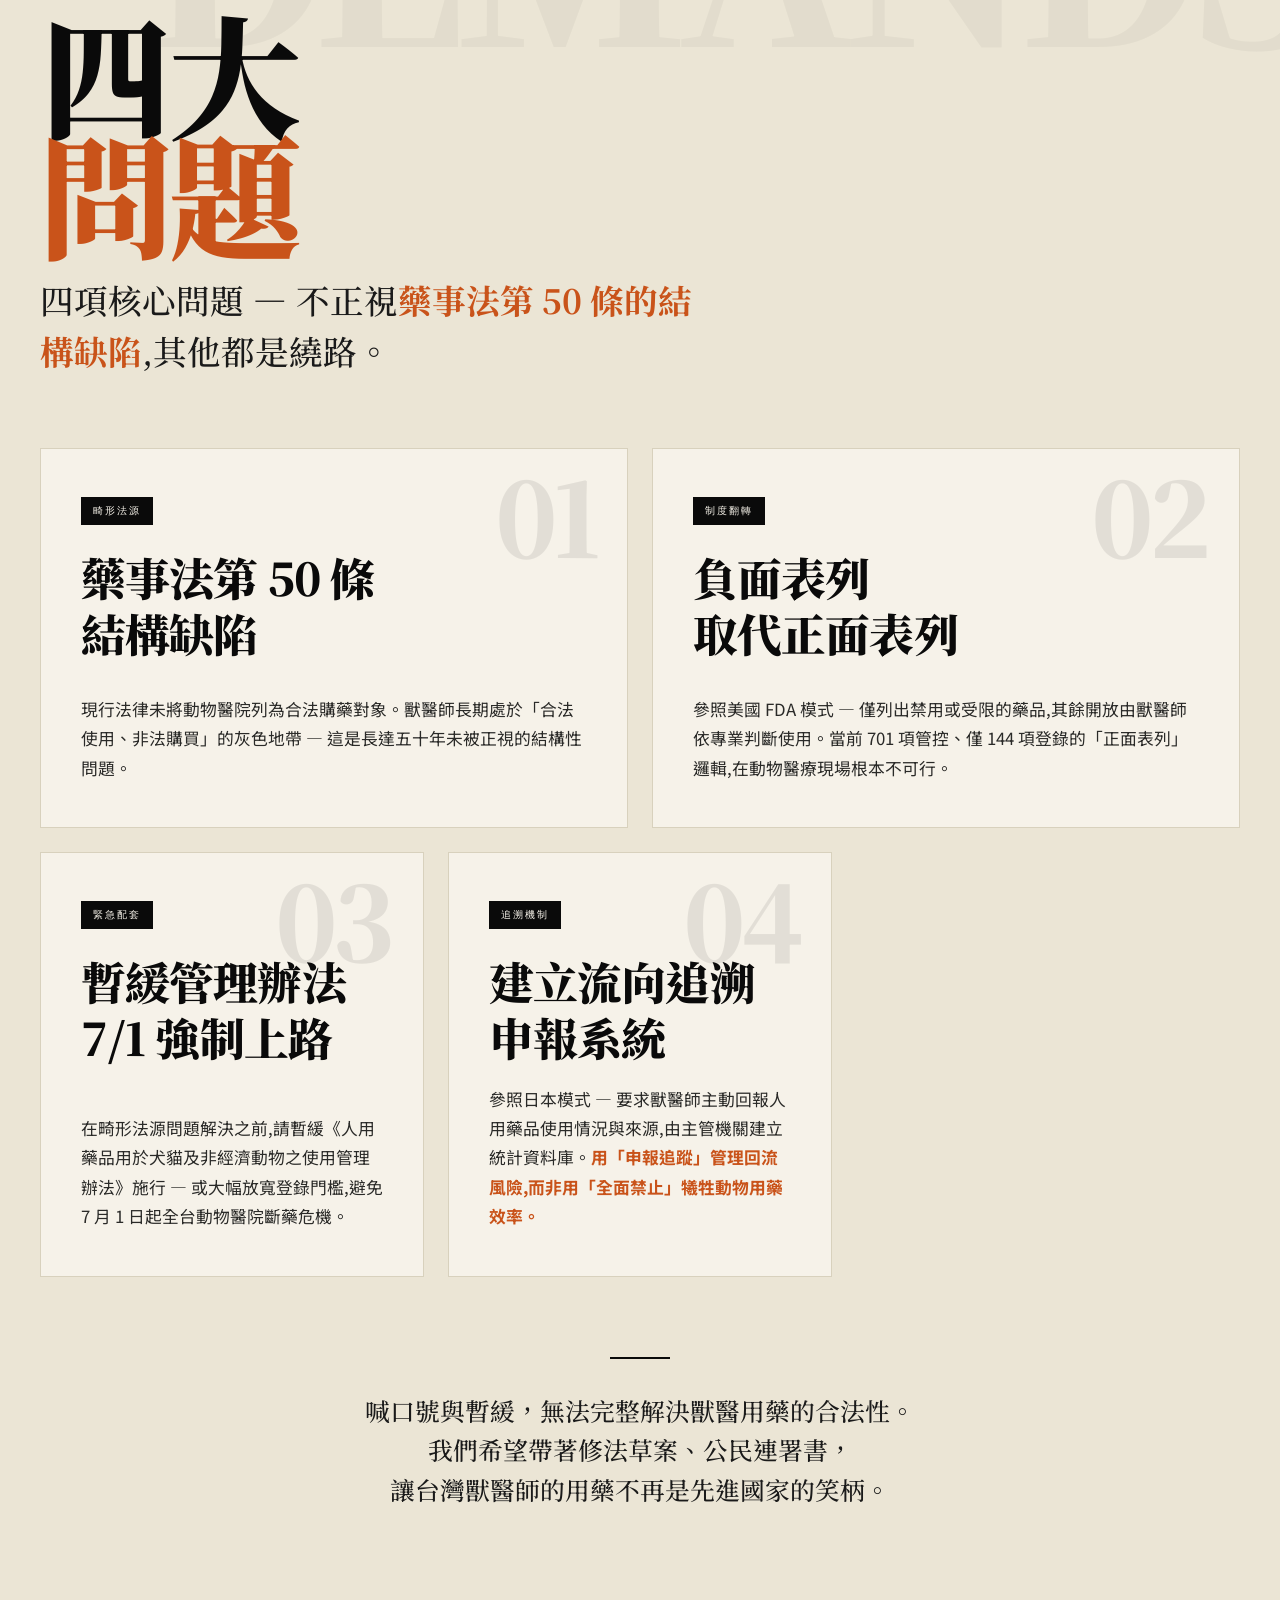
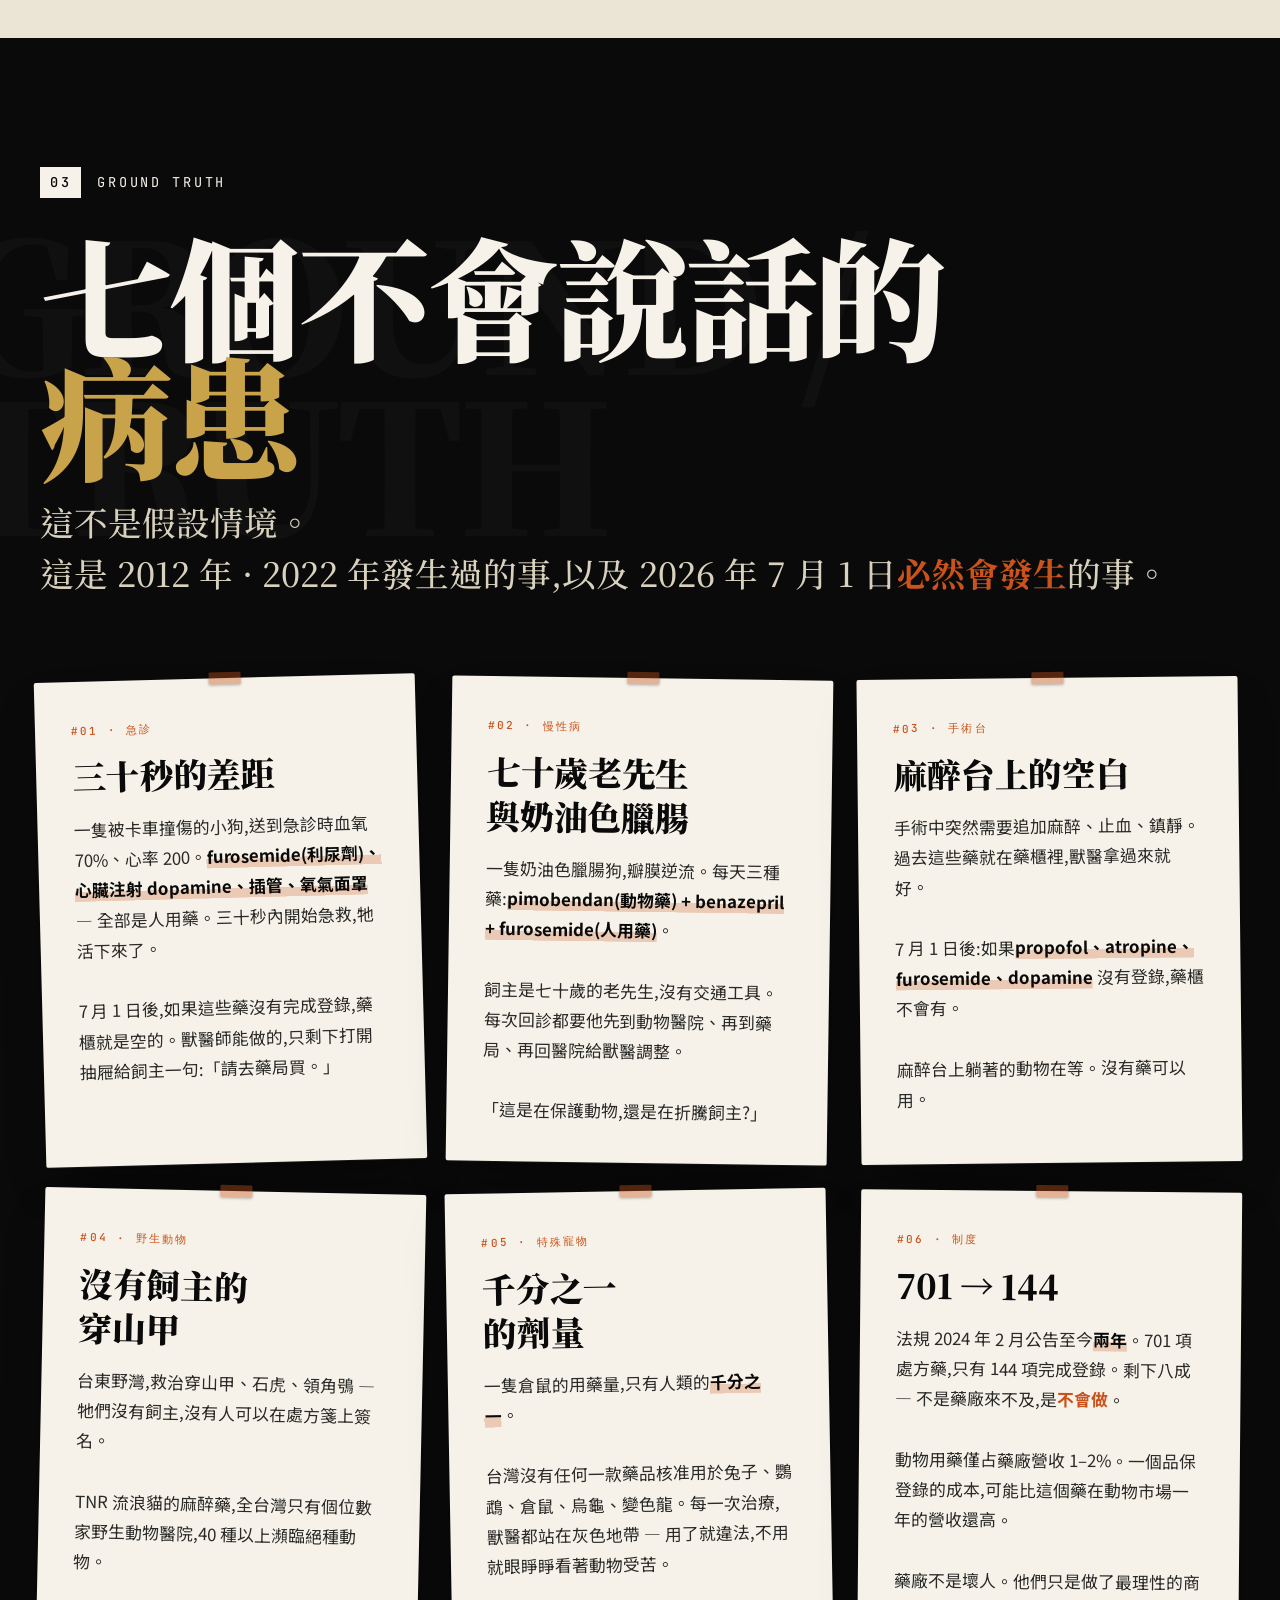
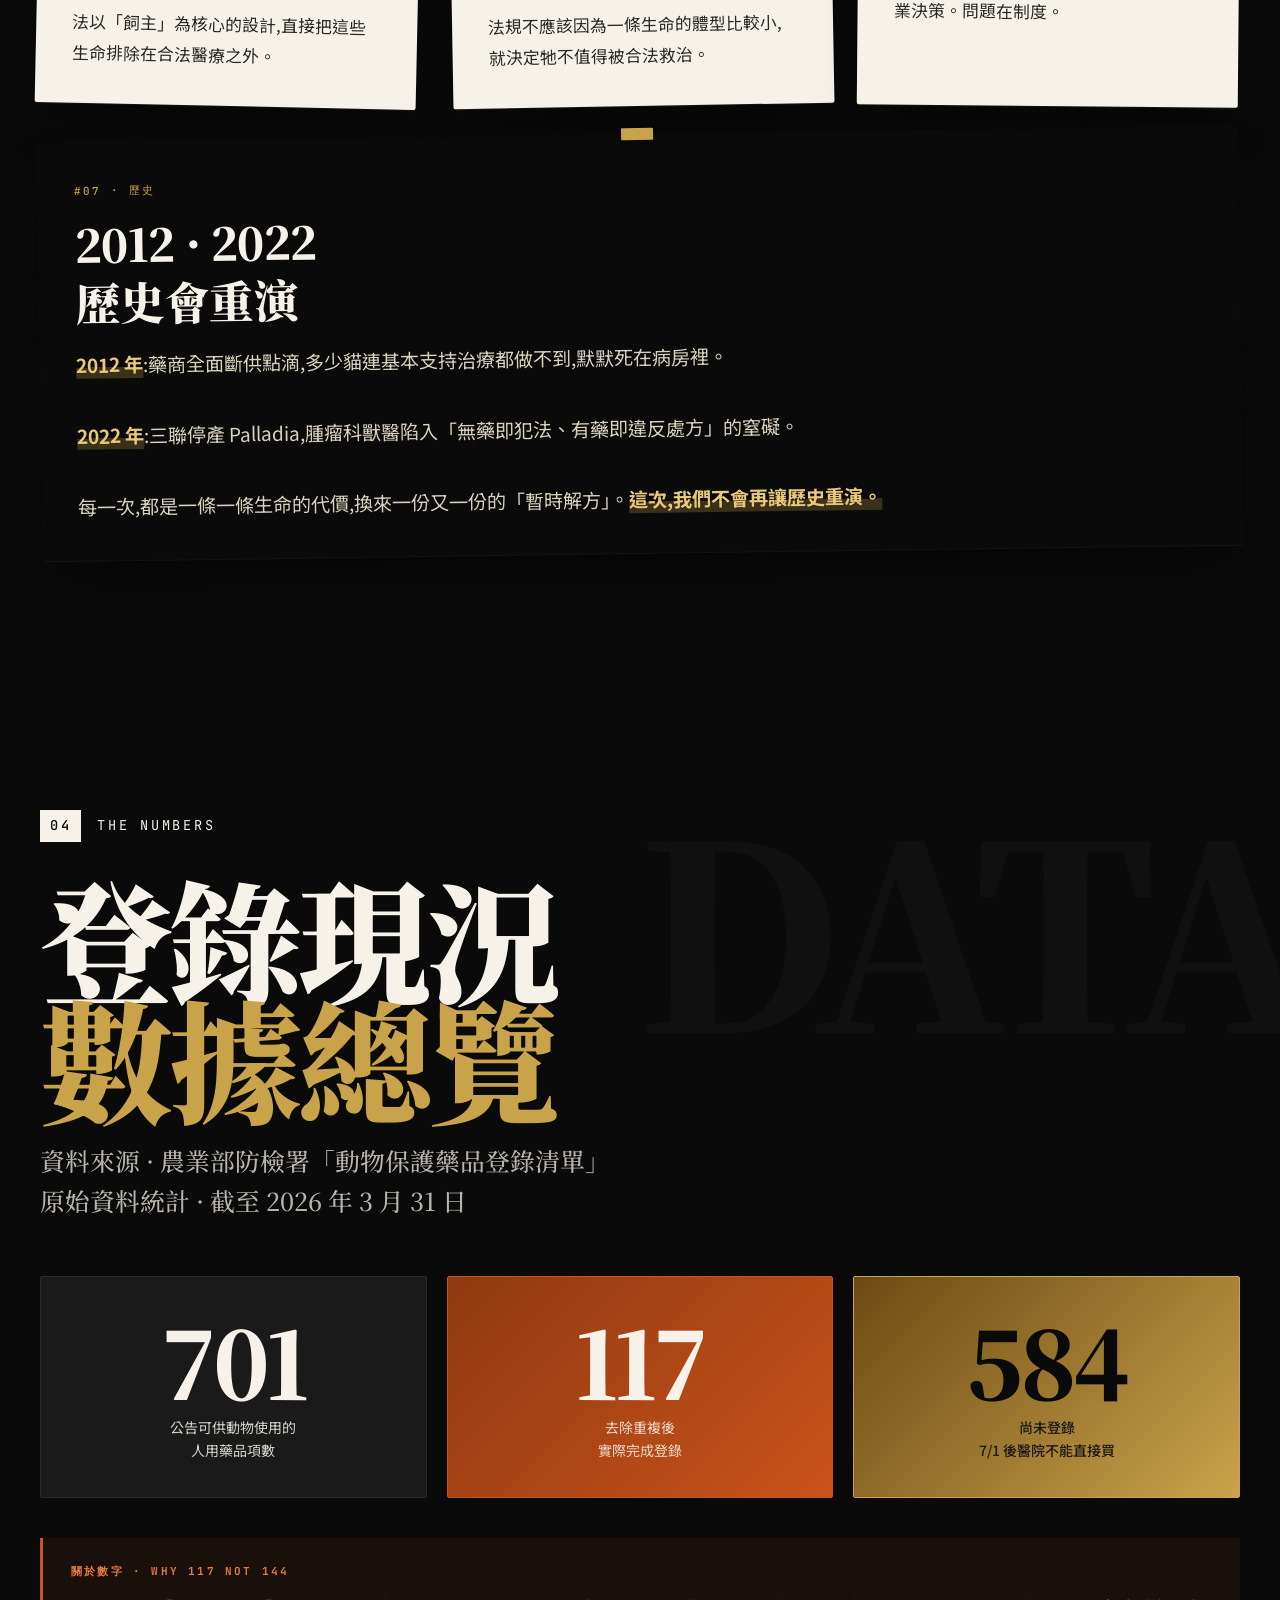
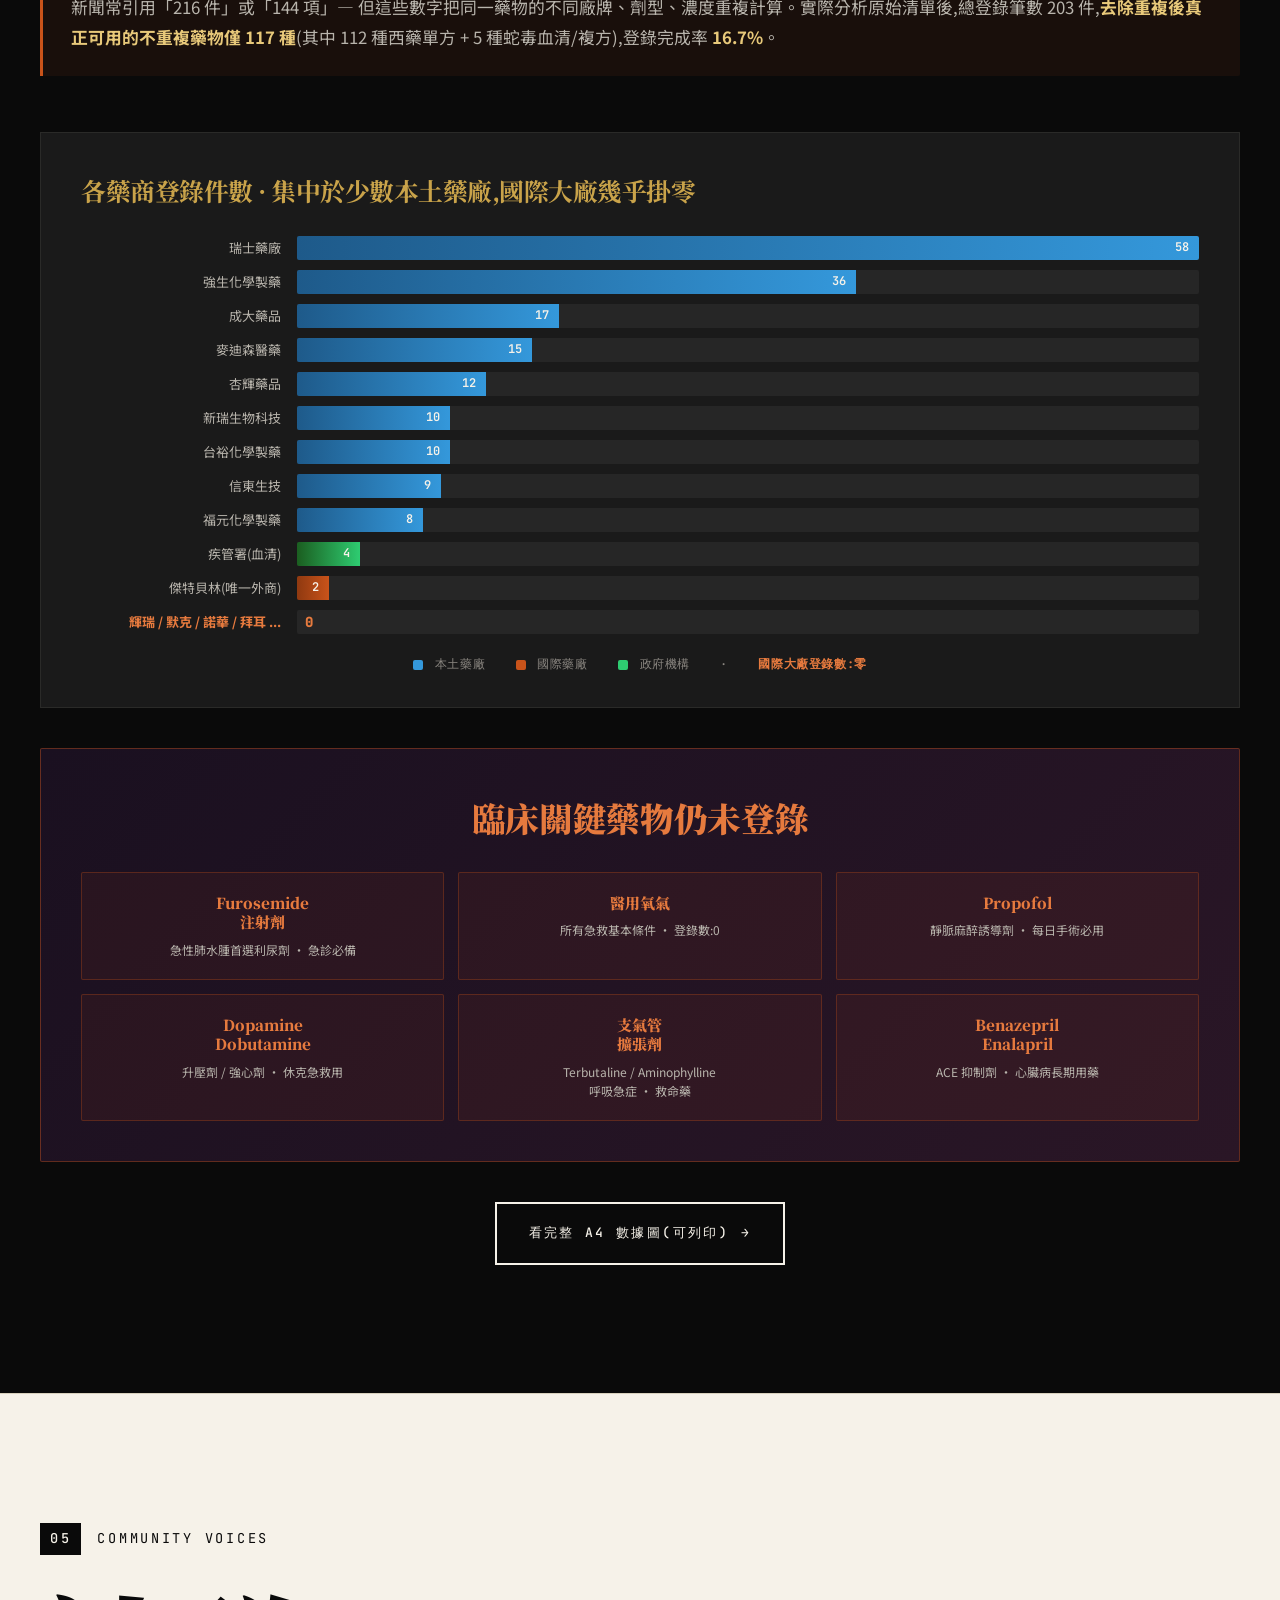
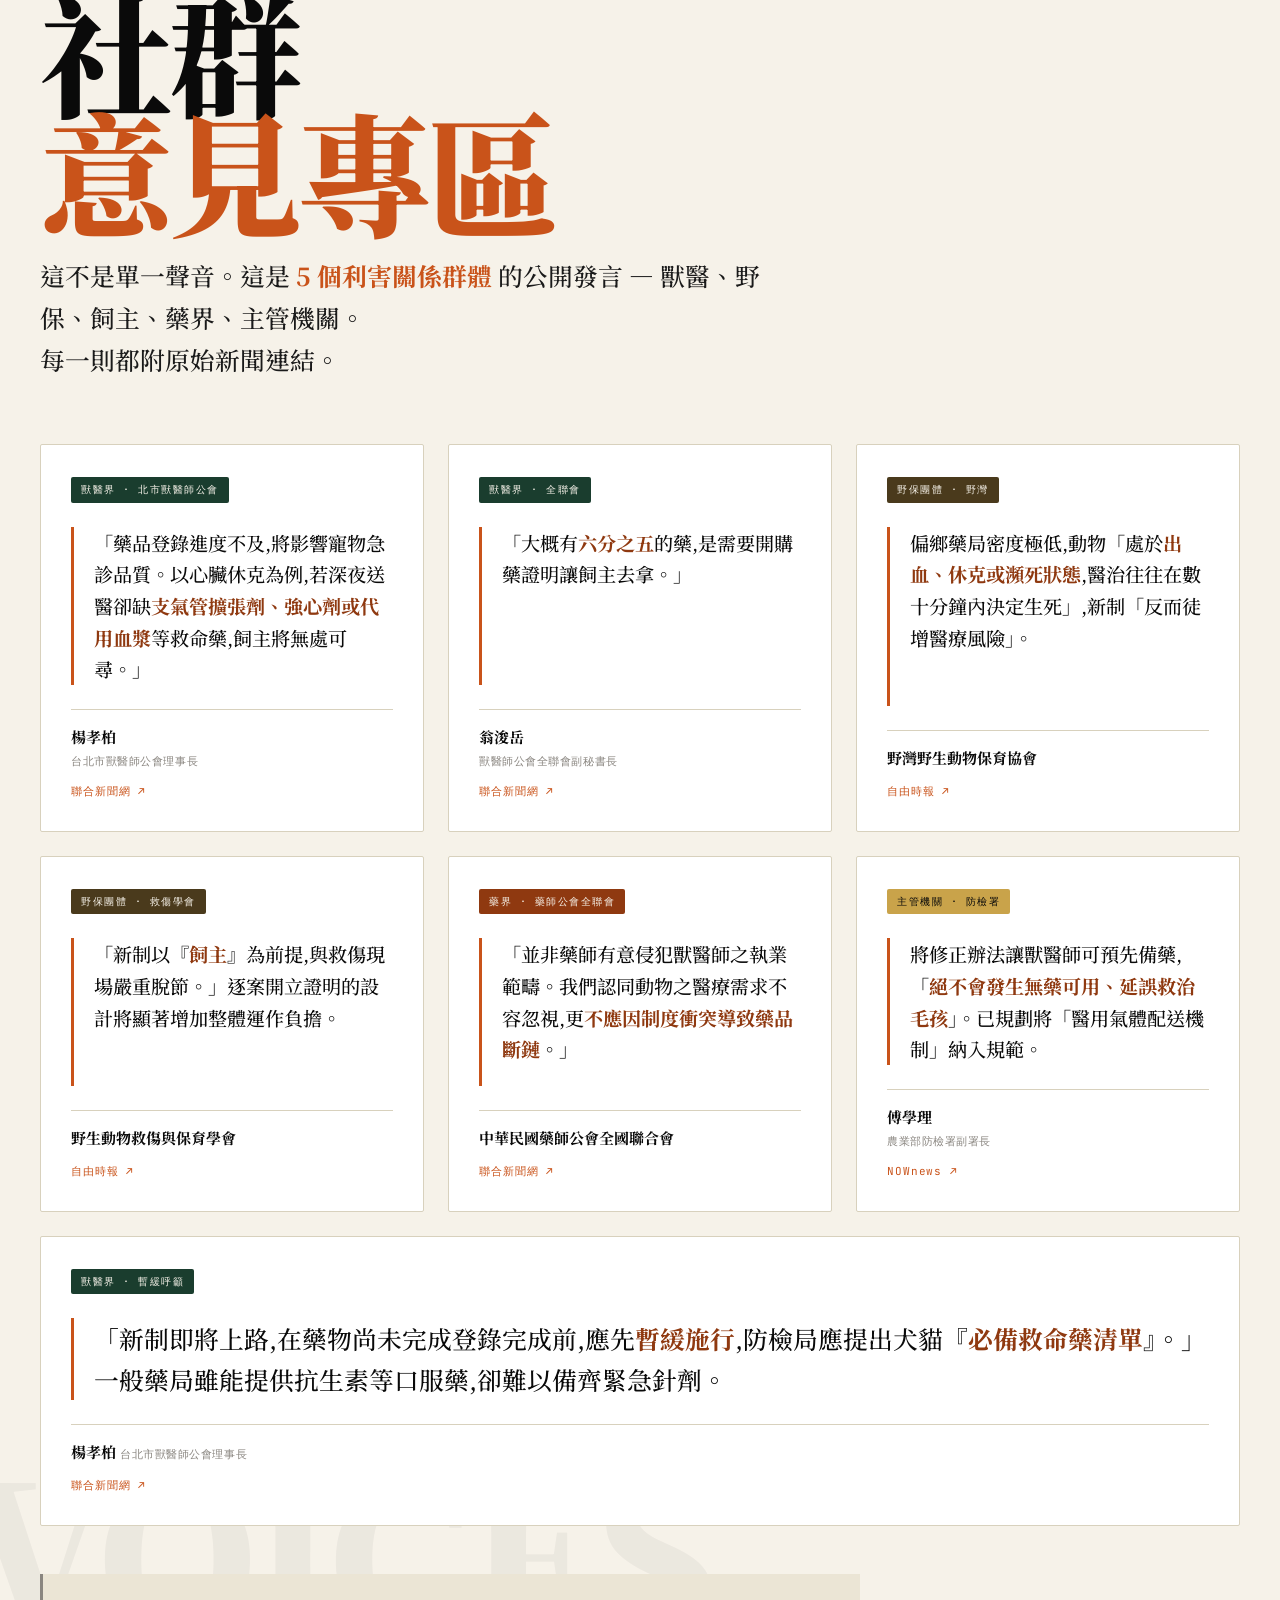
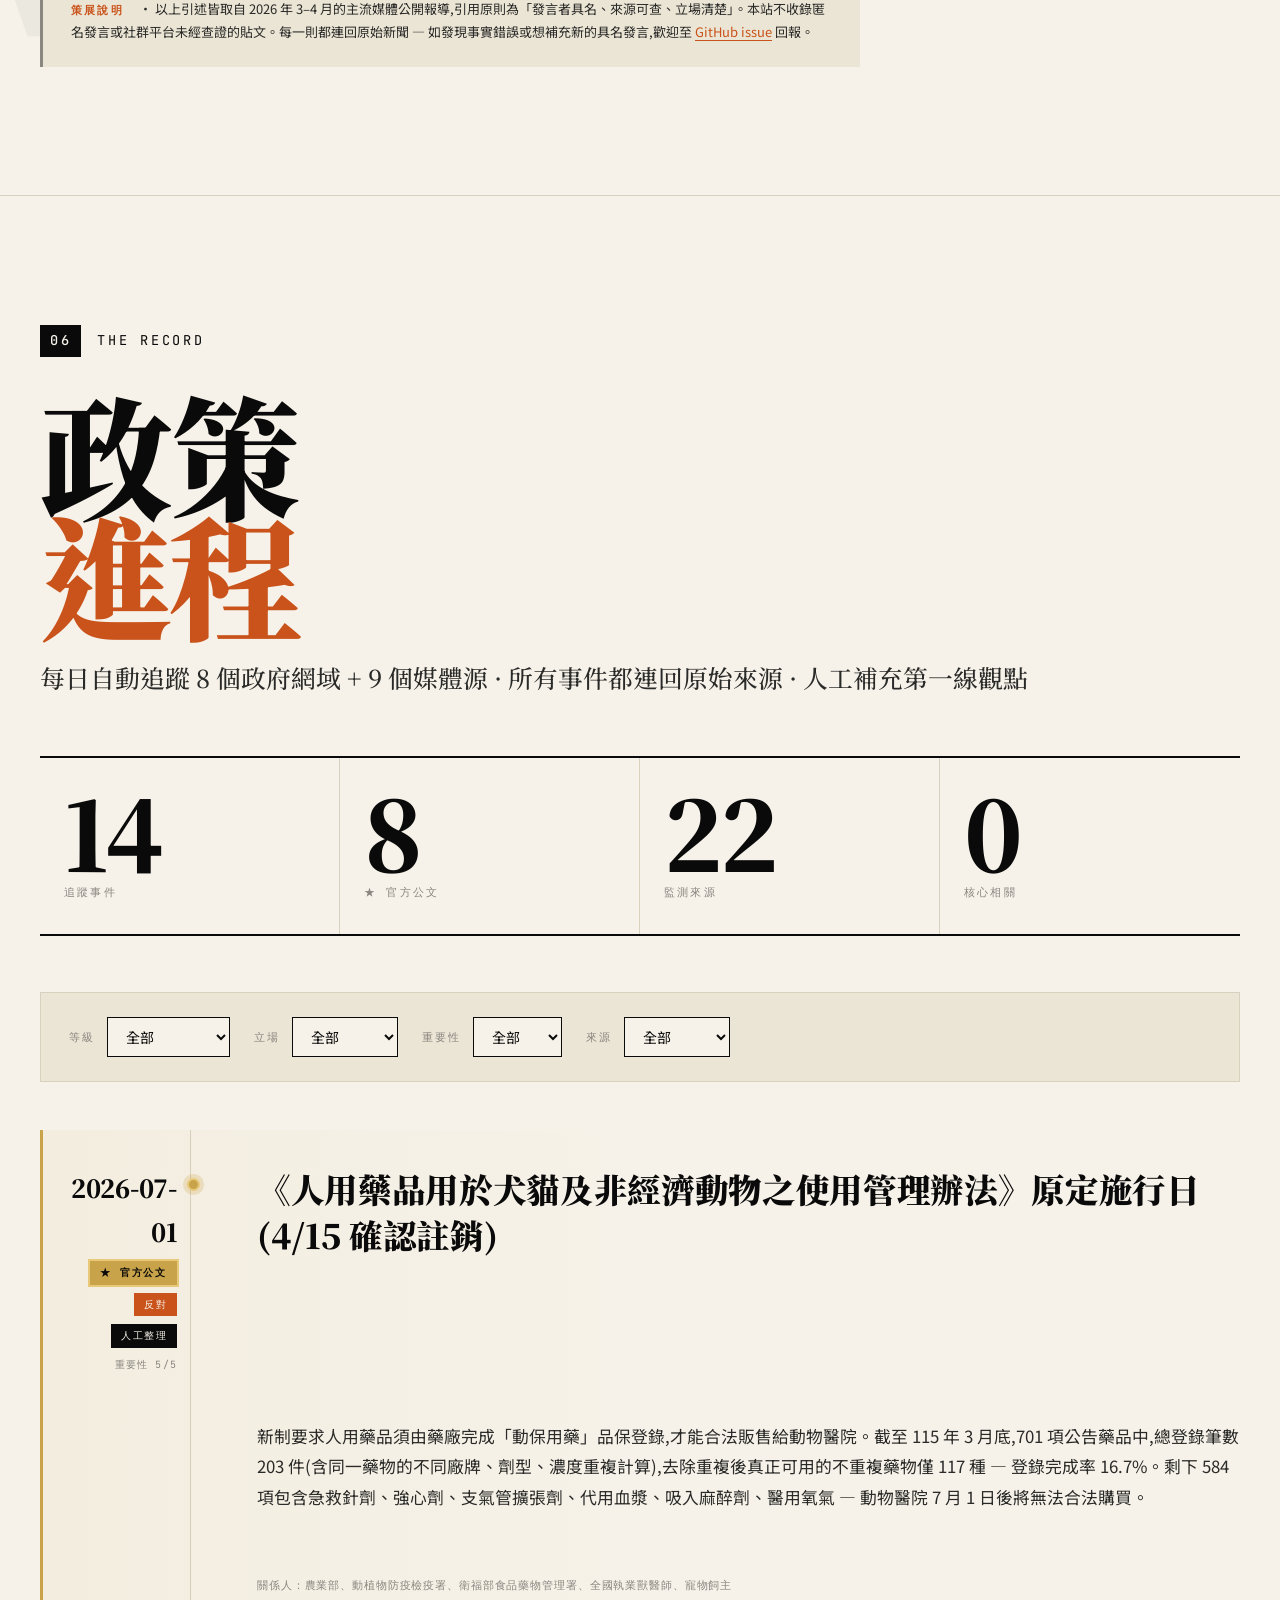
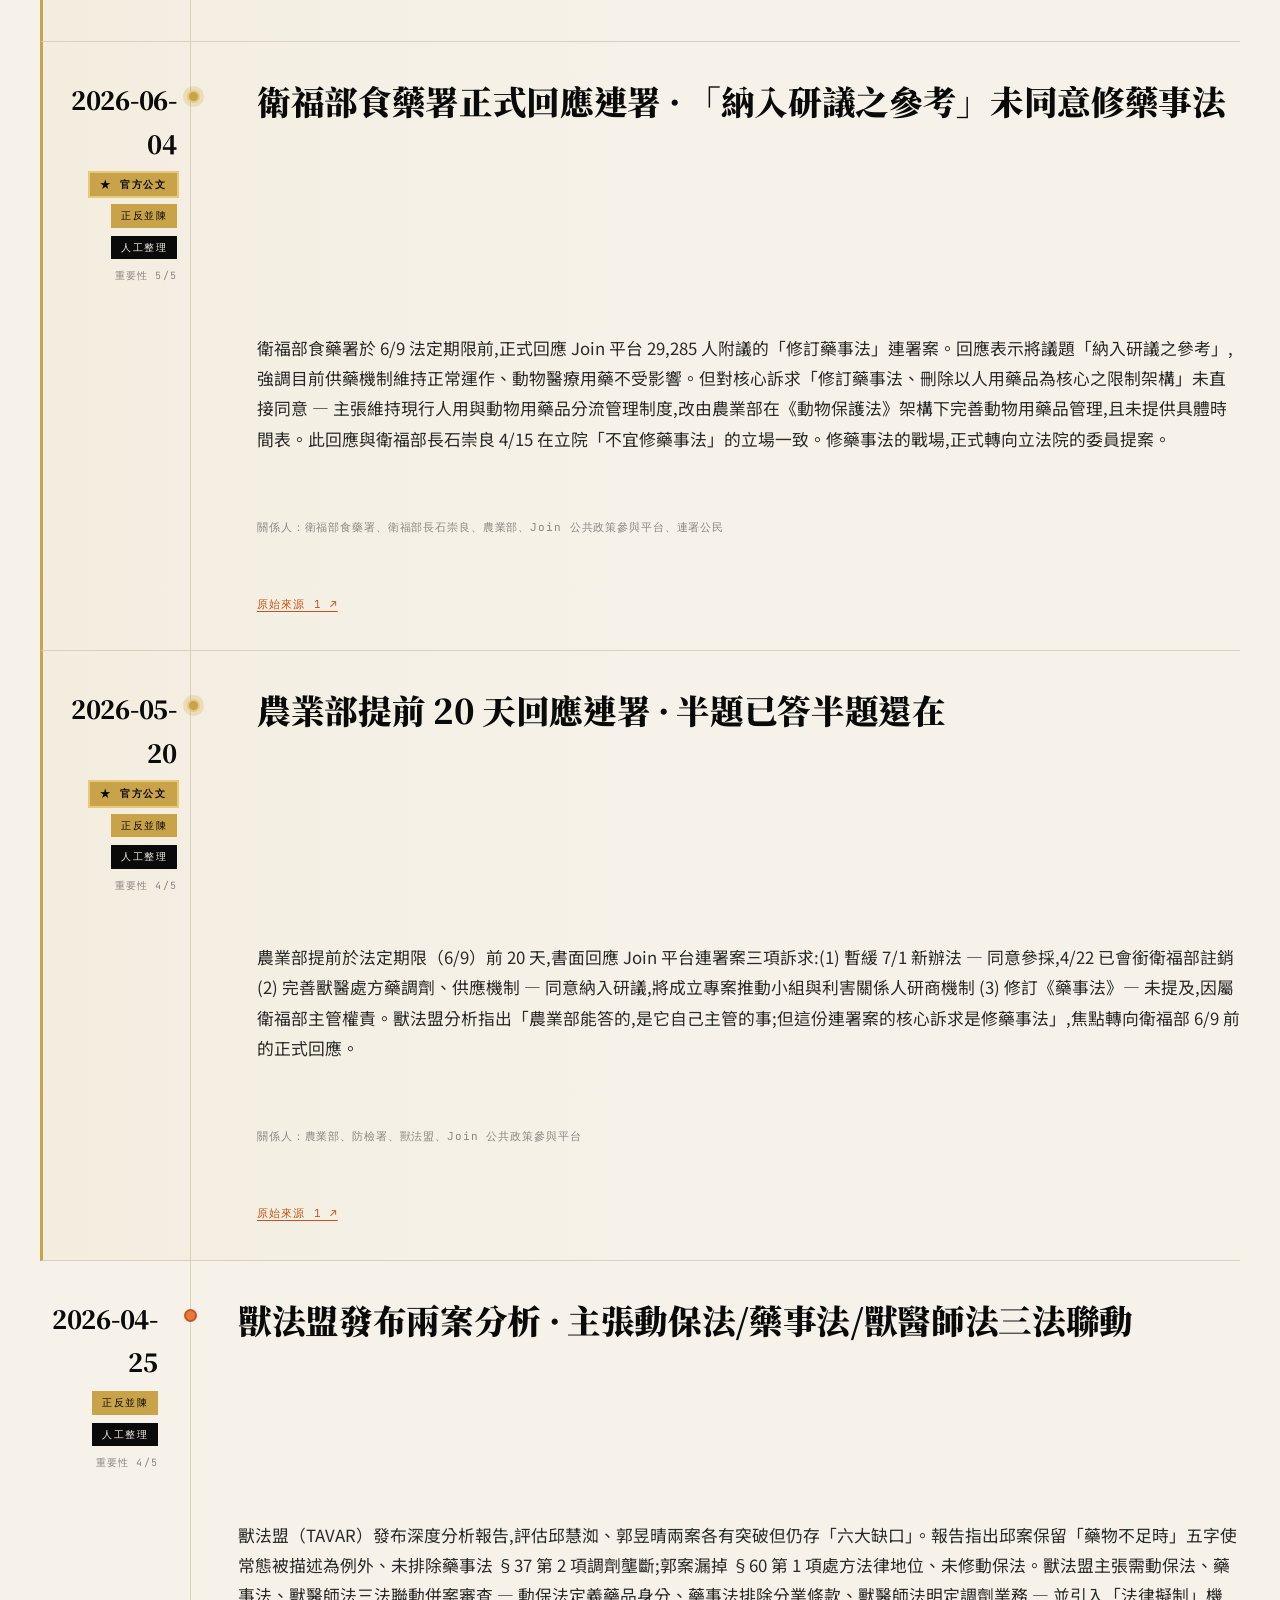
==== commit 2be116ec: "feat: 新增 5/20 農業部回應 + 6/4 衛福部回應連署事件 時間線新增兩個重要官方回應事件 (引用 tavar.org 與 Join 平台): - 5/20 農業部提前 20 天回應 Jo" ====
--- a/site/index.html
+++ b/site/index.html
@@ -34,9 +34,9 @@
      ═══════════════════════════════════════════════ -->
 <div class="marquee" aria-hidden="true">
   <div class="marquee__track">
+    <span>6/4 衛福部回應連署:未同意修藥事法 · 僅「納入研議之參考」</span>
+    <span aria-hidden="true">●</span>
     <span>管理辦法 4/22 已正式註銷 · 進入新辦法研議過渡期</span>
-    <span aria-hidden="true">●</span>
-    <span>701 項公告藥品 · 去重複後僅 117 種登錄 · 16.7%</span>
     <span aria-hidden="true">●</span>
     <span>輝瑞 · 默克 · 諾華 · 拜耳 · 國際大廠登錄數:零</span>
     <span aria-hidden="true">●</span>
@@ -68,7 +68,7 @@
   <div class="breaking__inner">
     <span class="breaking__badge">速報</span>
     <span class="breaking__text">
-      <strong>4/24 立法院雙軌啟動修法</strong> · 邱慧洳動保法案、郭昱晴藥事法案同日印發 · 4/22 原管理辦法正式註銷 · 4/25 獸法盟主張三法聯動
+      <strong>6/4 衛福部正式回應連署:未同意修藥事法</strong> · 29,285 人附議僅獲「納入研議之參考」· 無時間表 · 修法戰場轉向立法院
       <a href="#timeline">看時間線詳情 →</a>
     </span>
   </div>
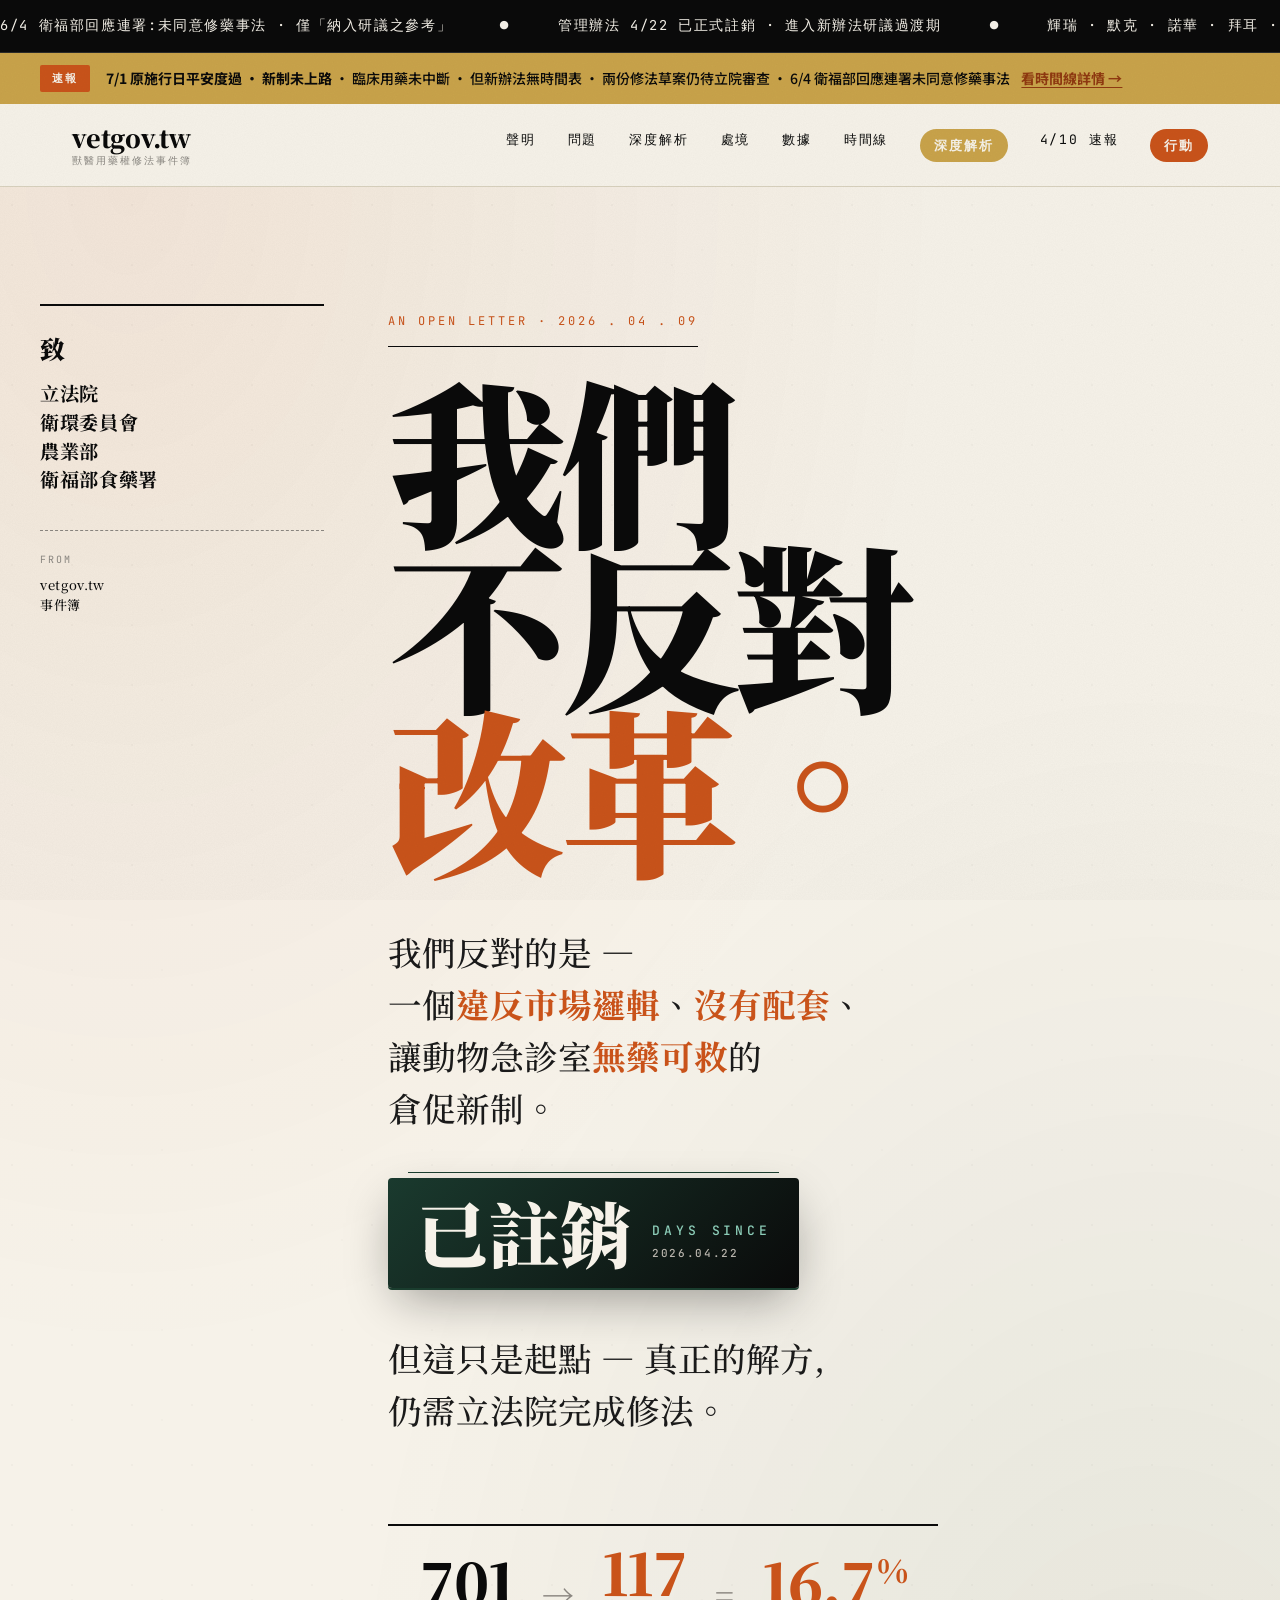
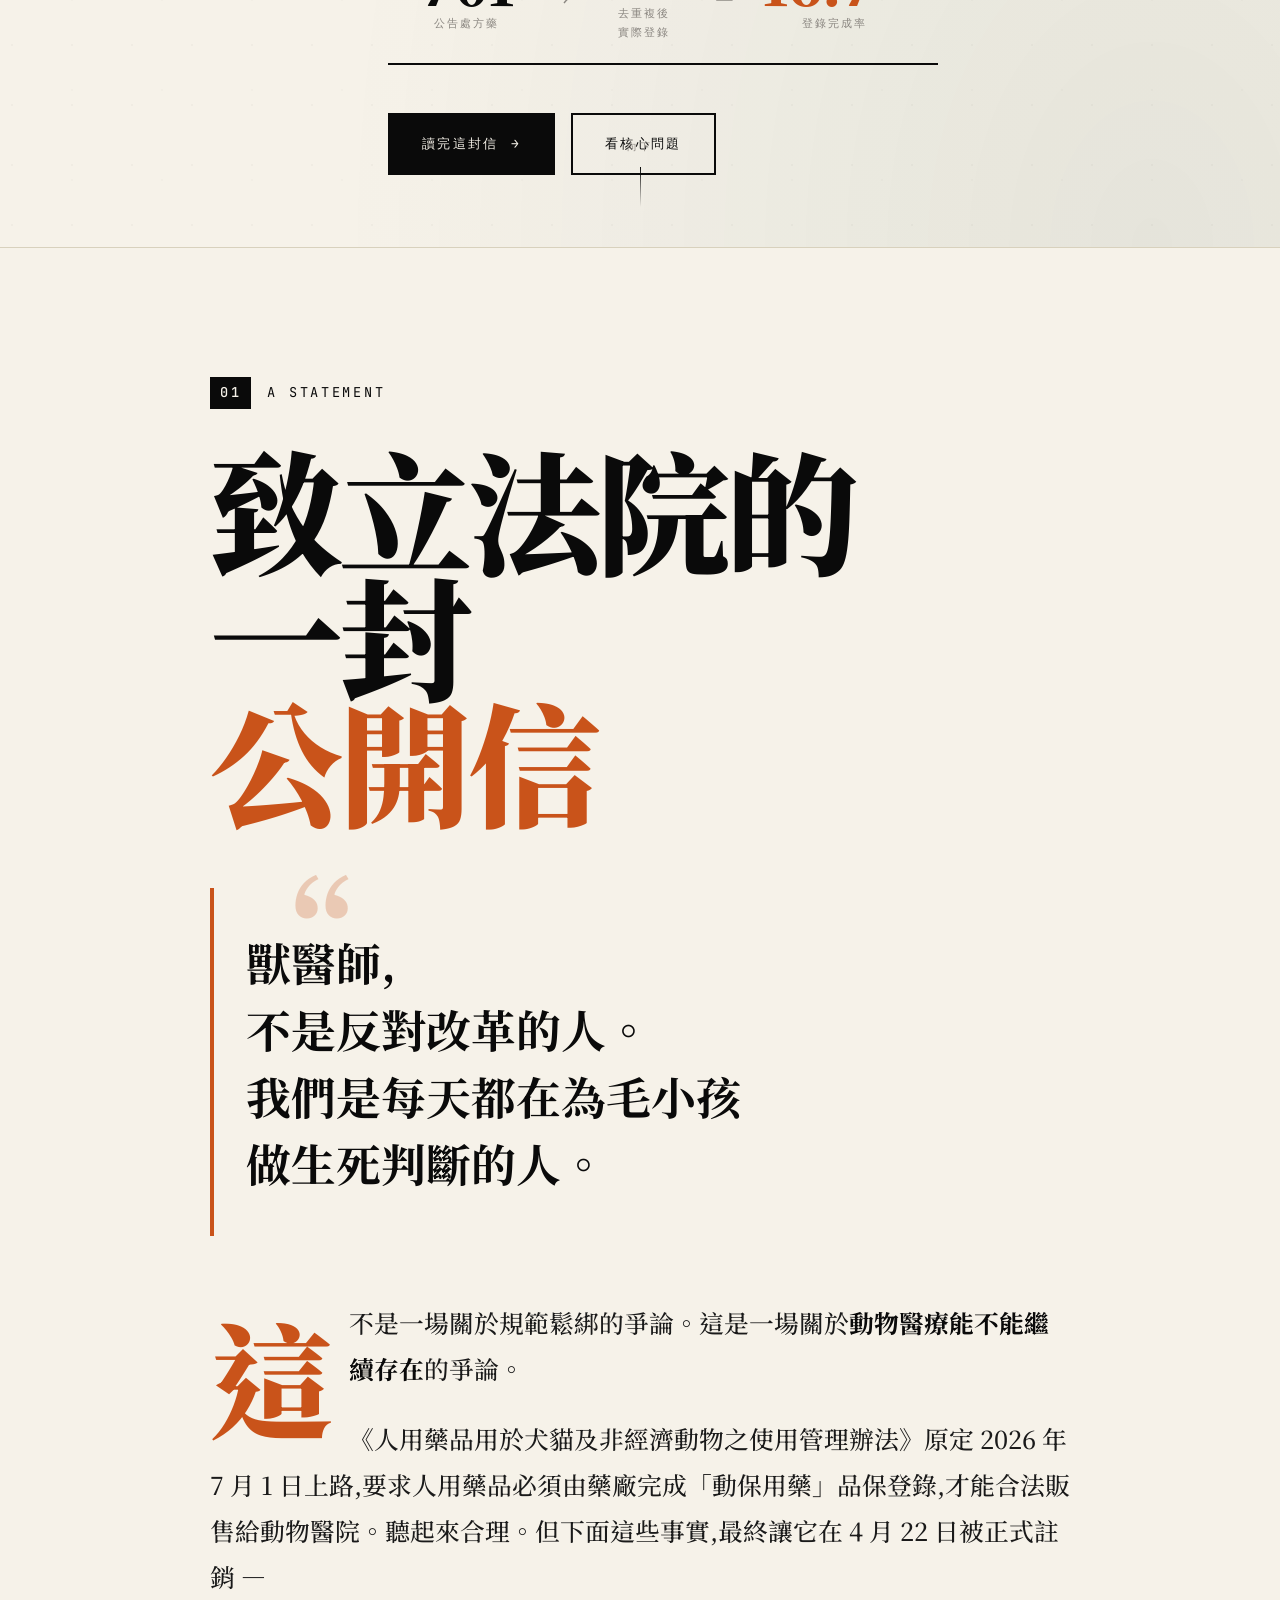
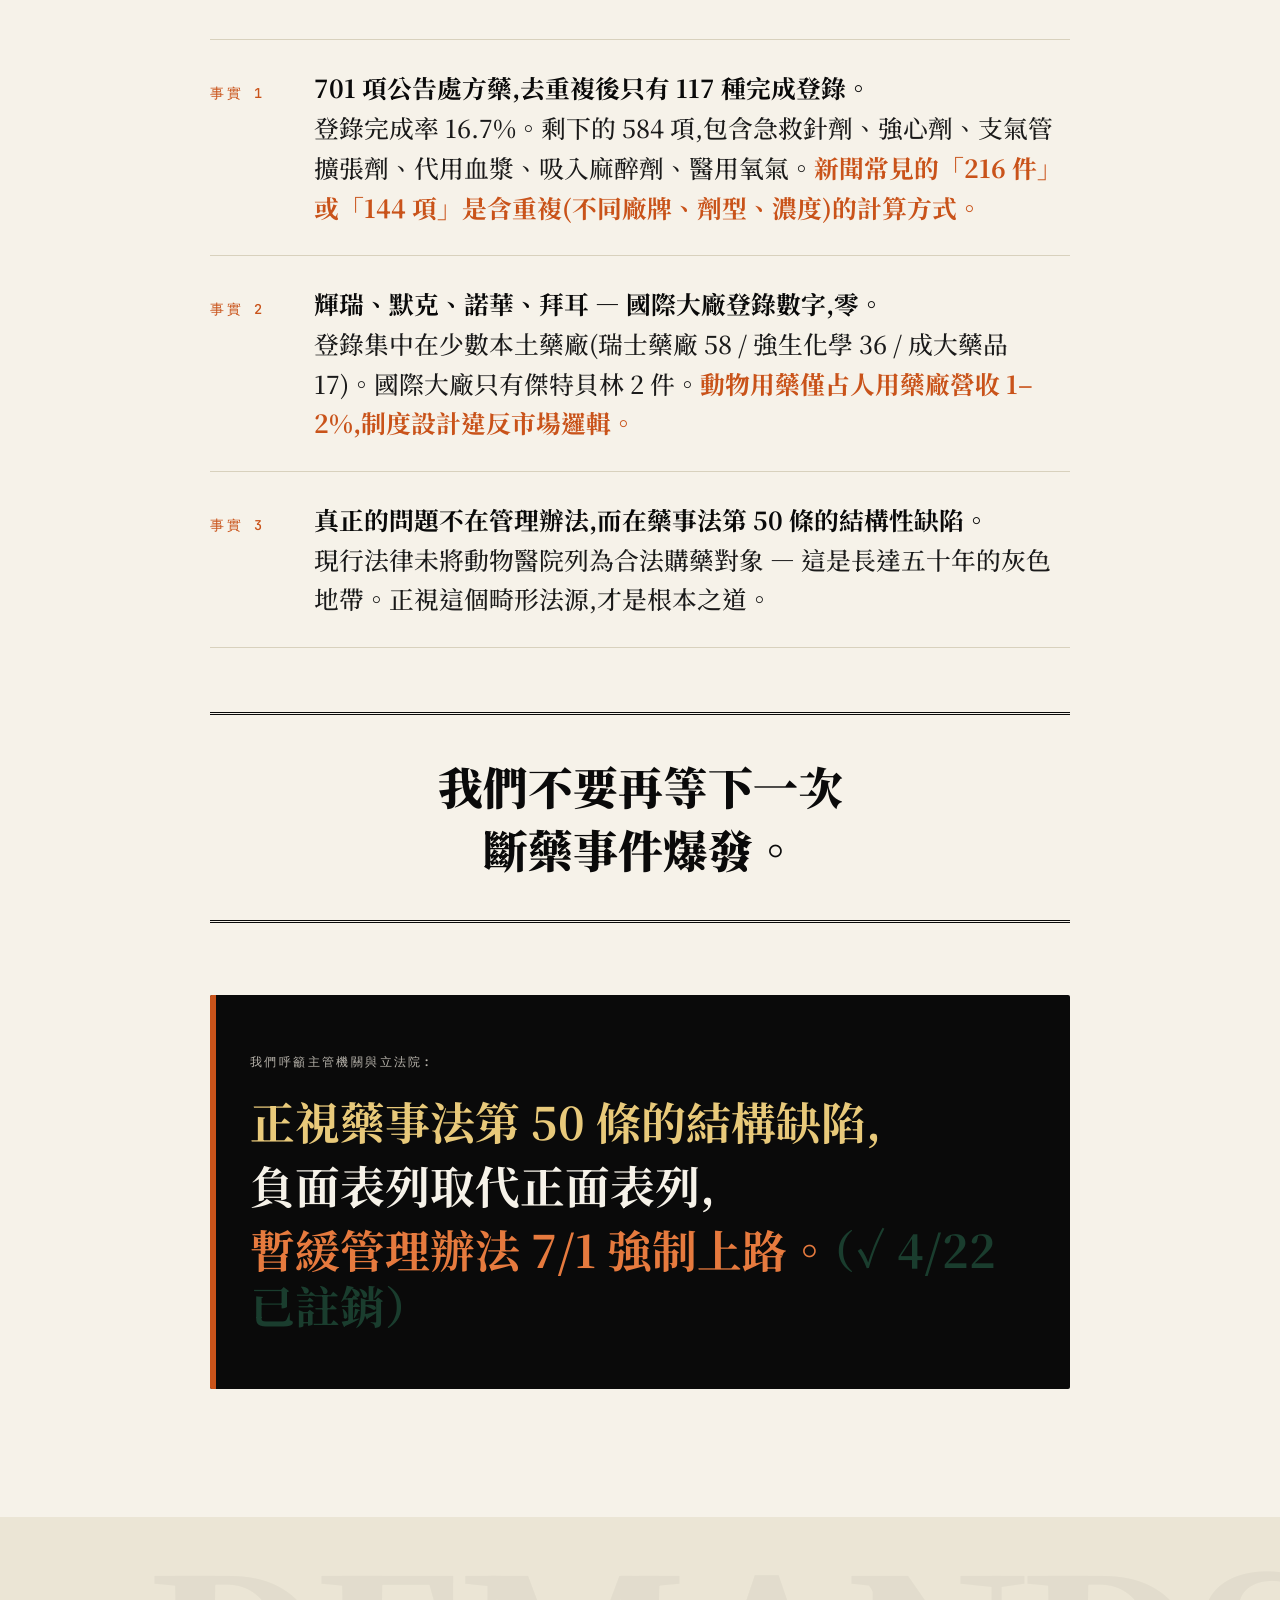
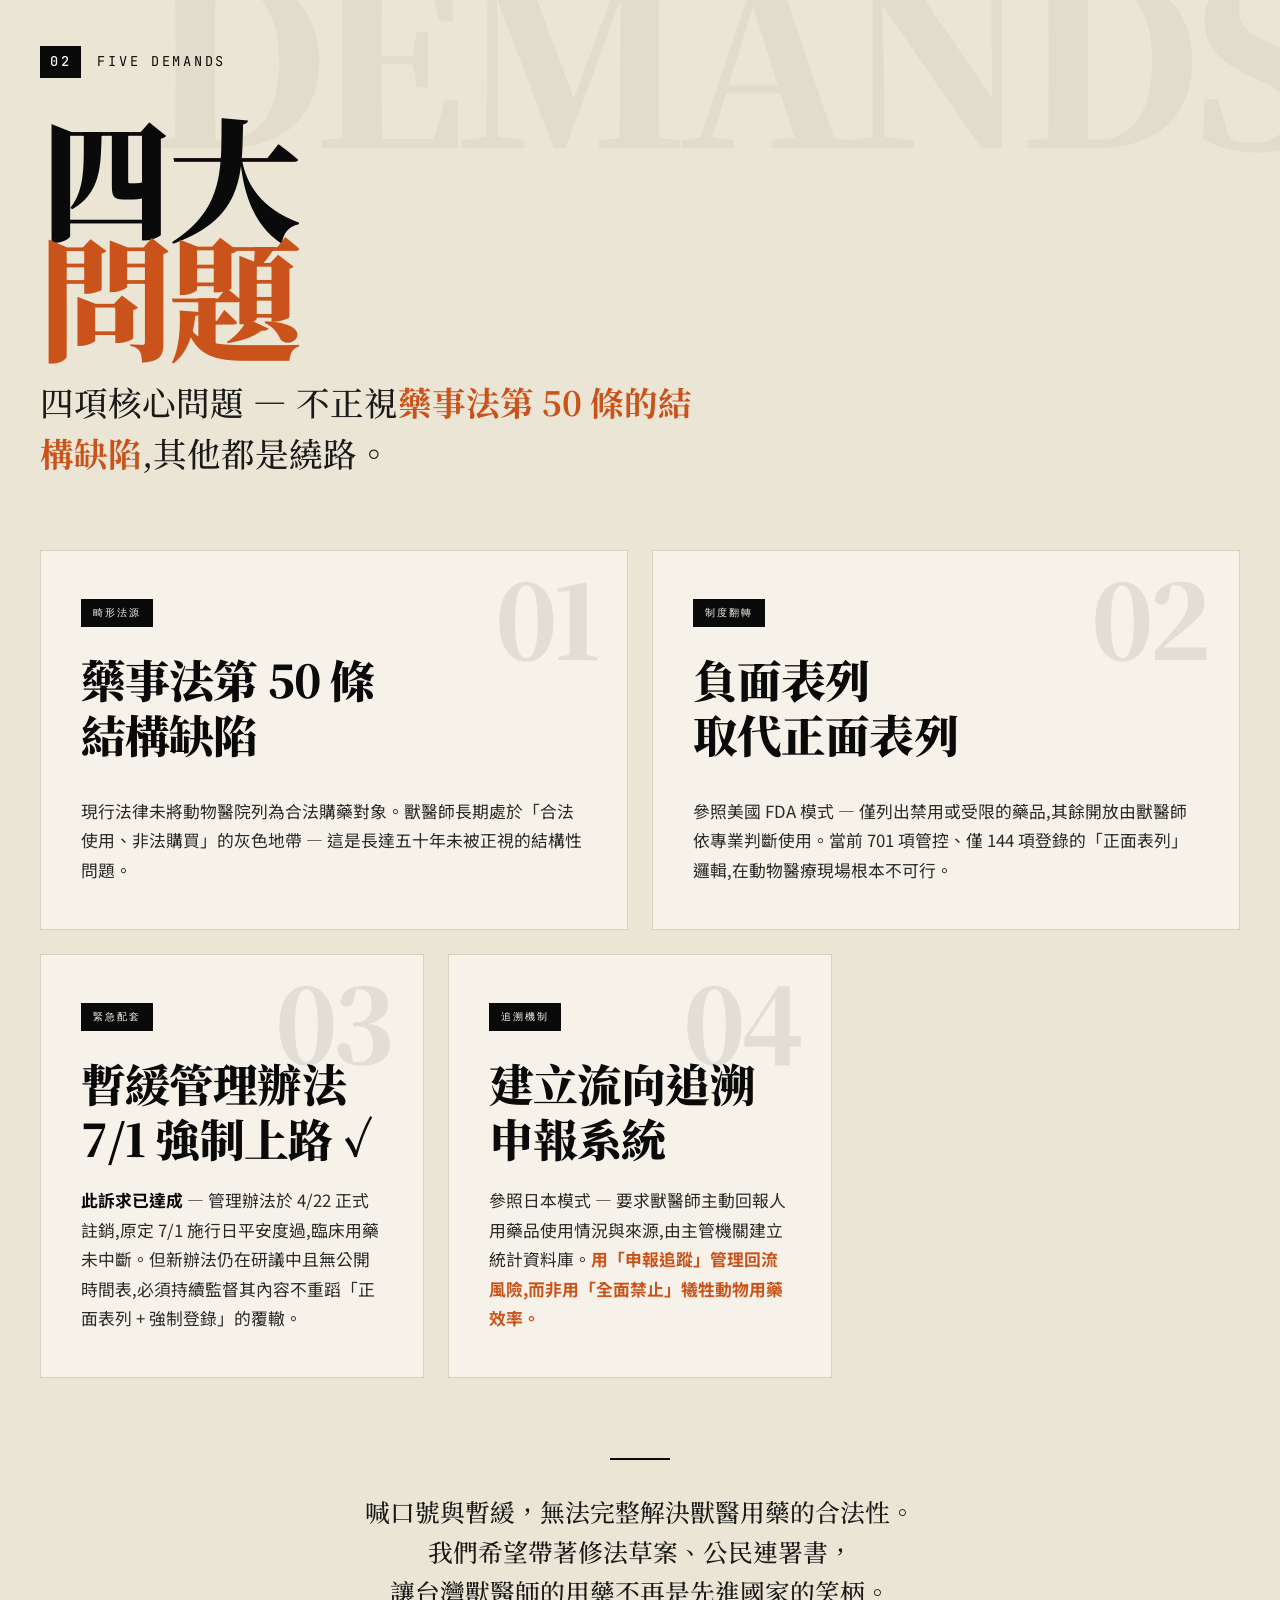
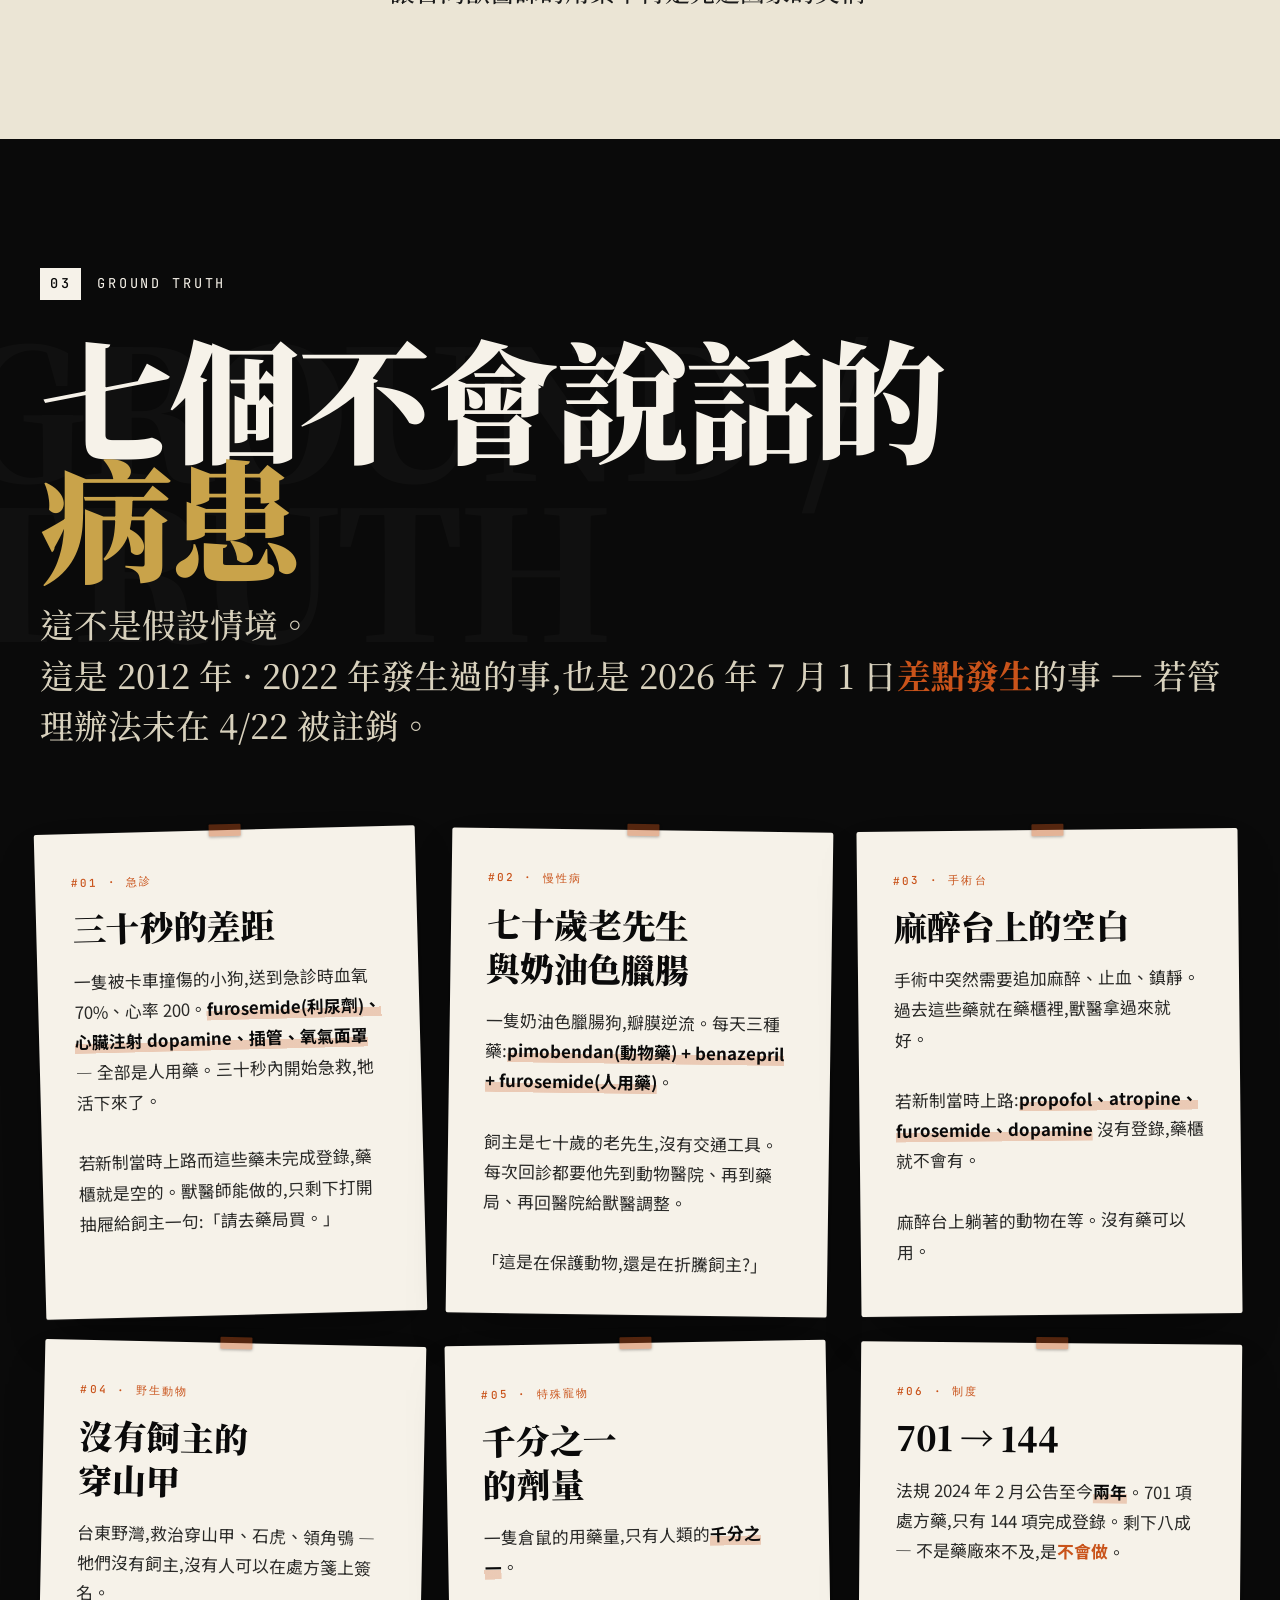
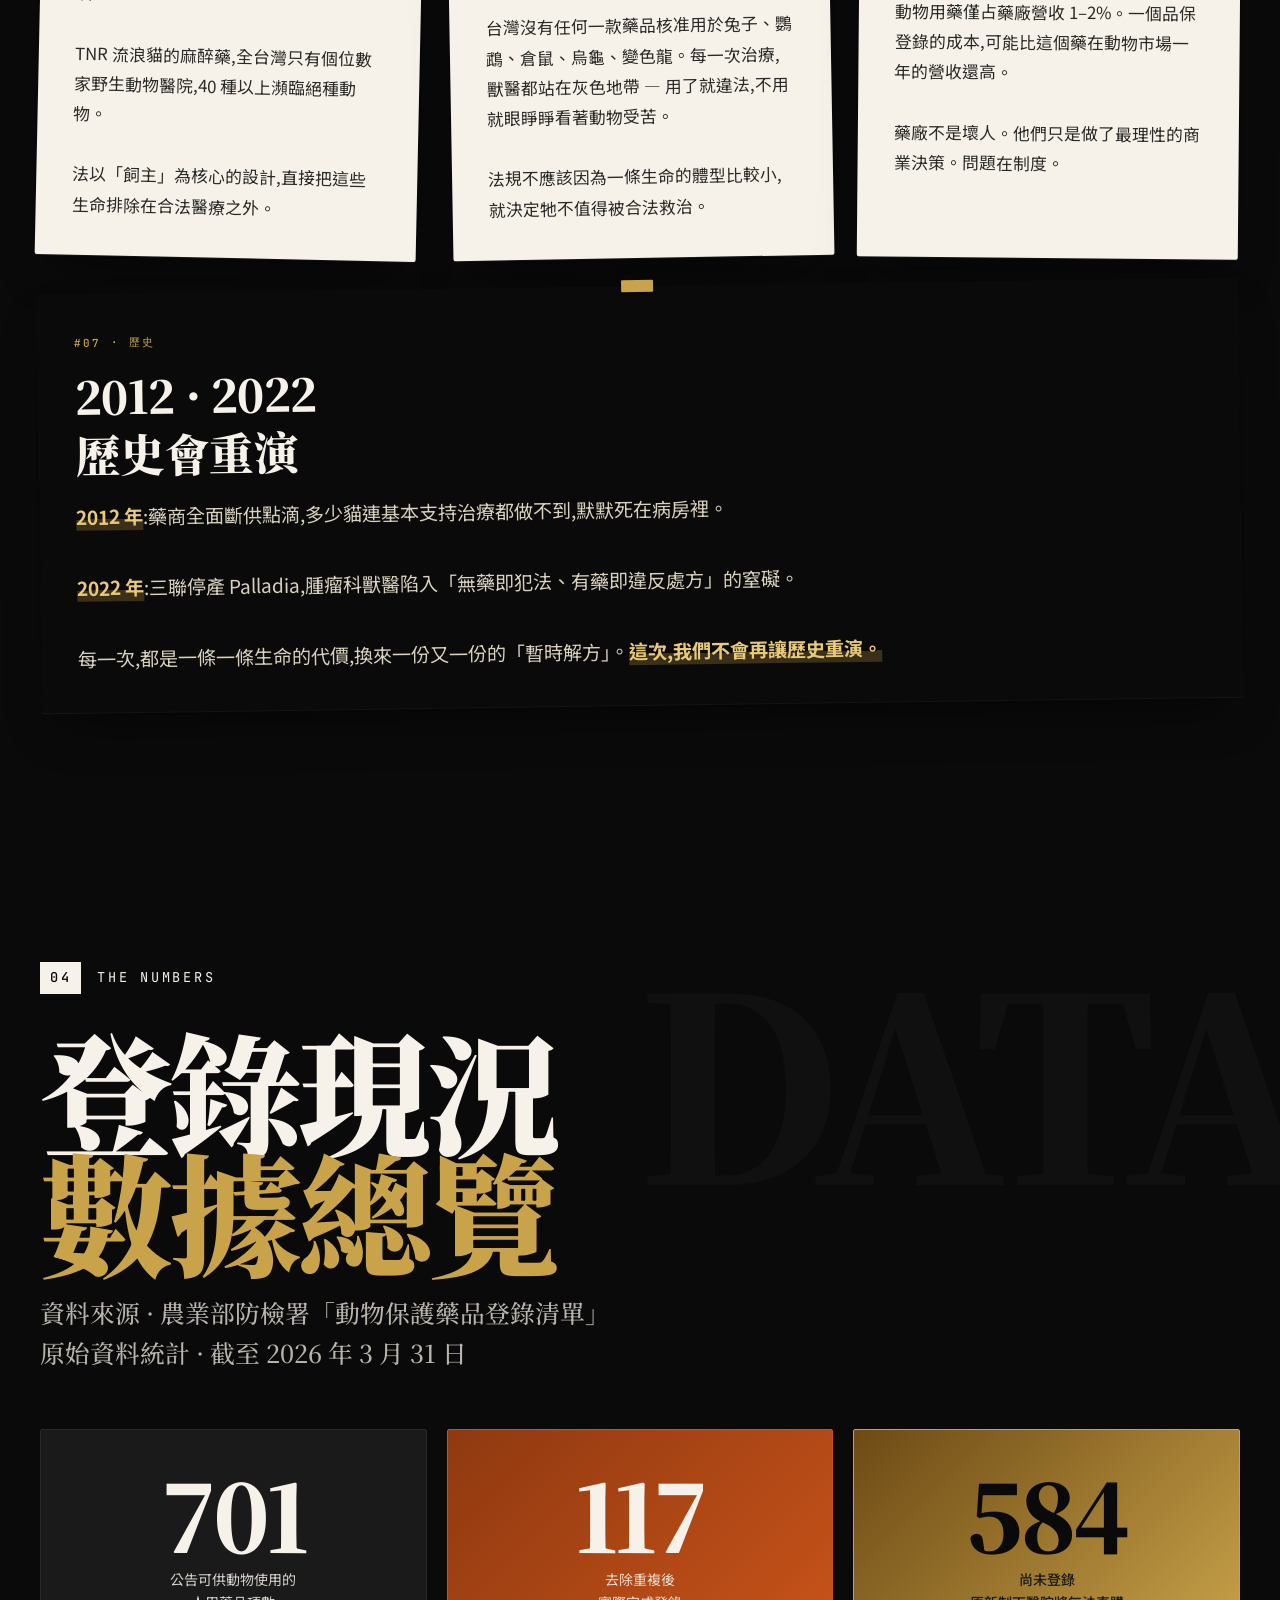
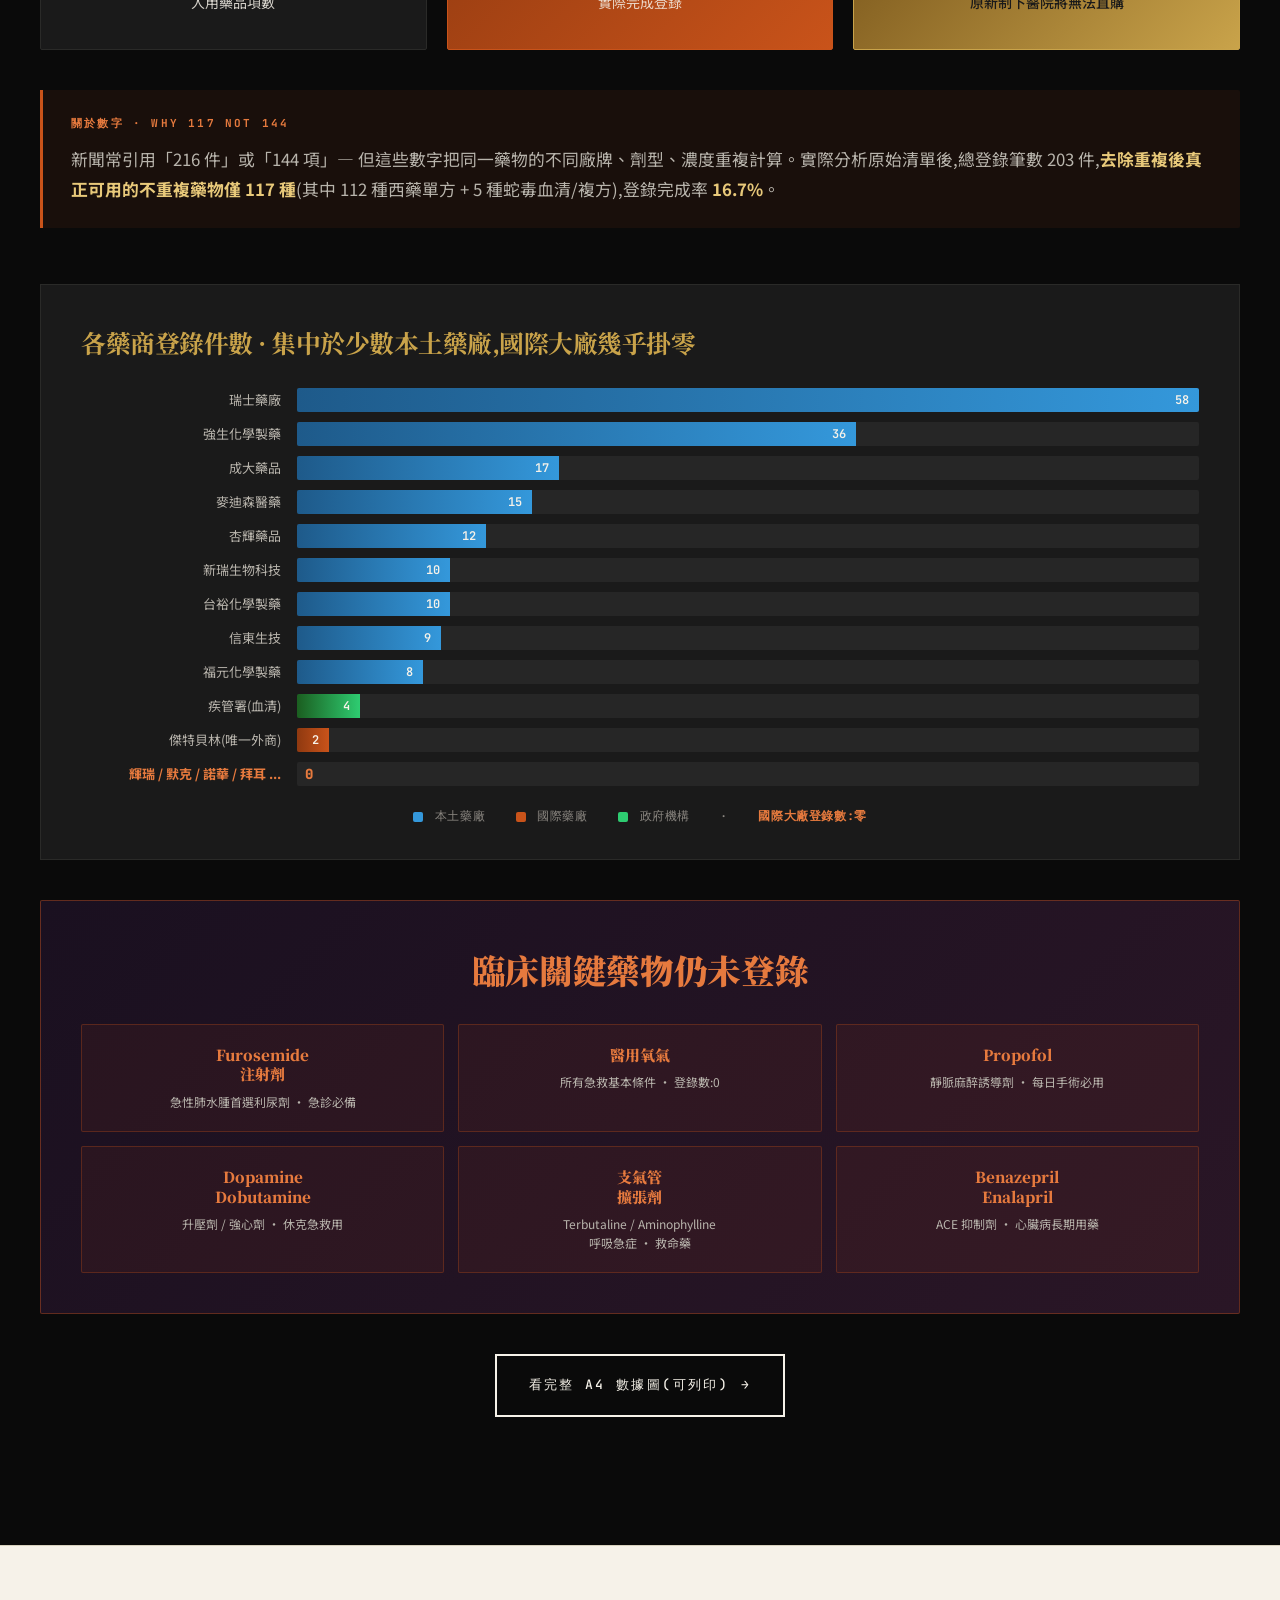
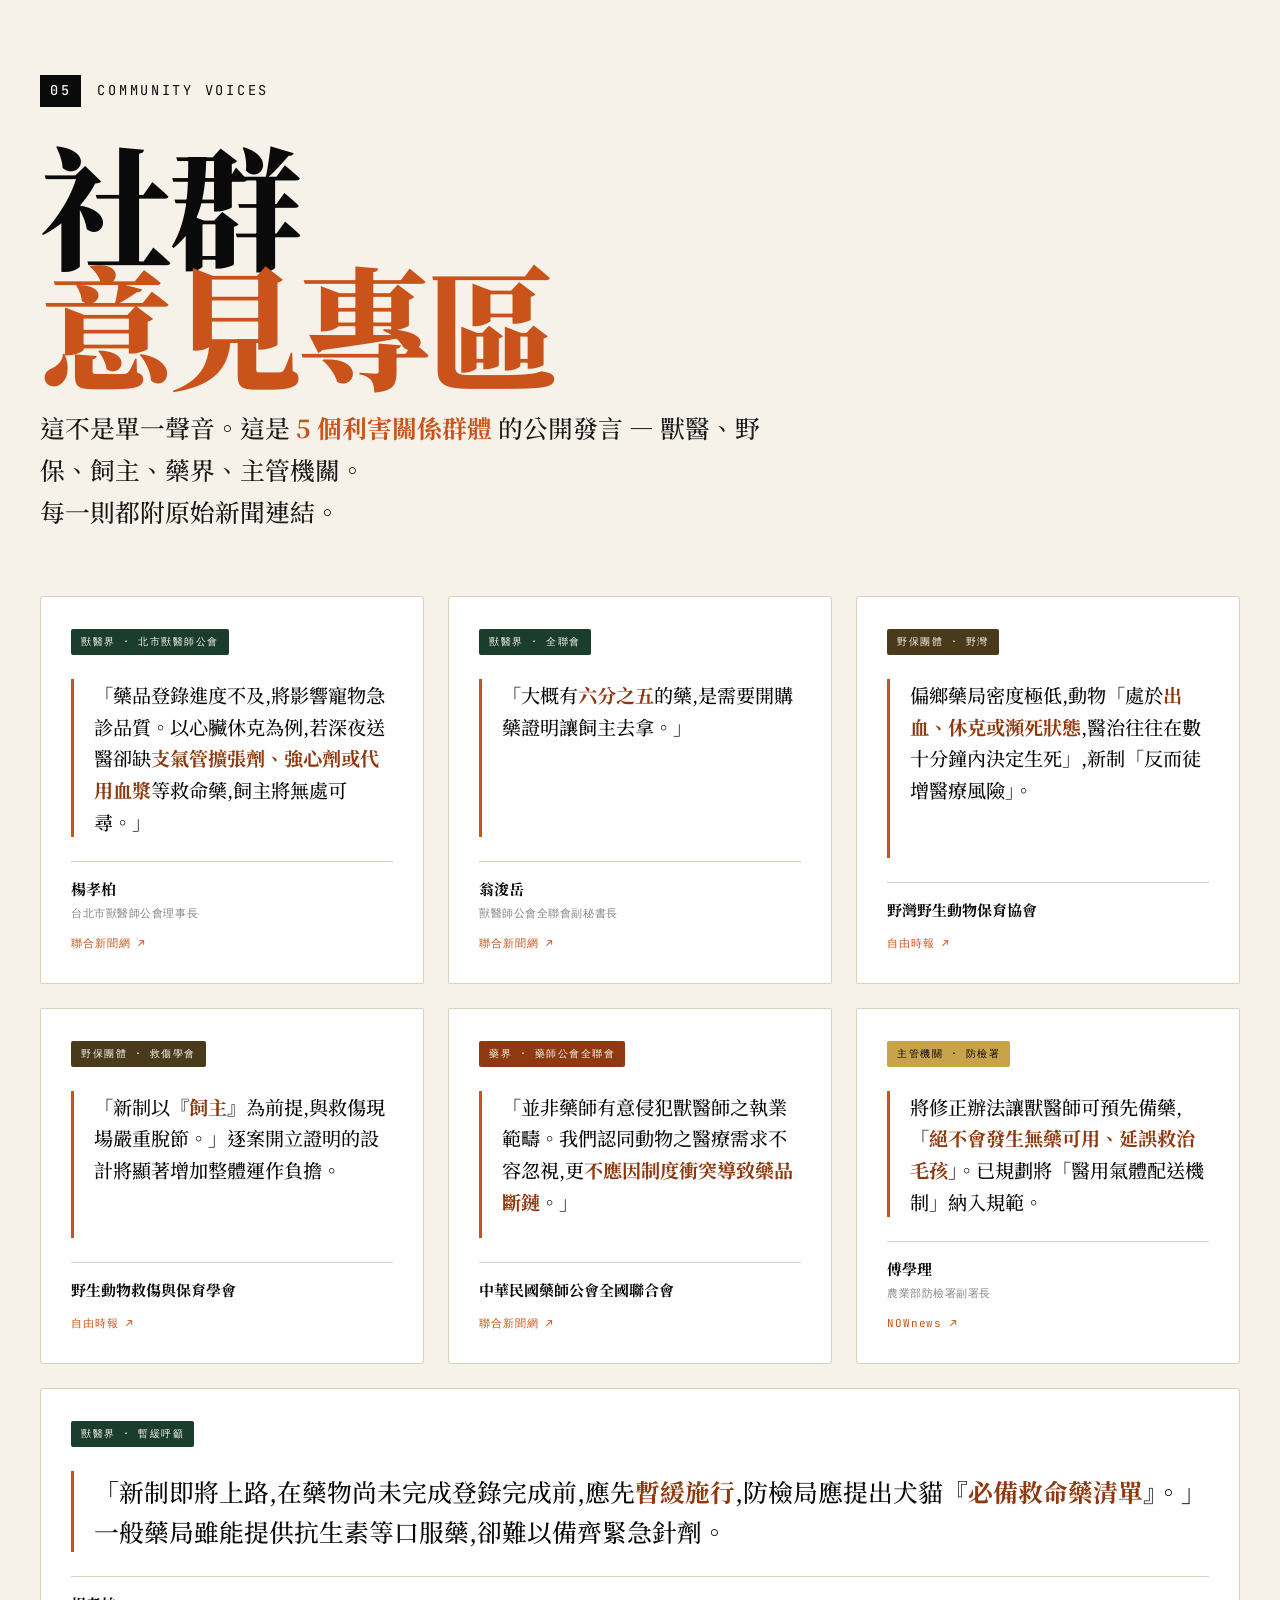
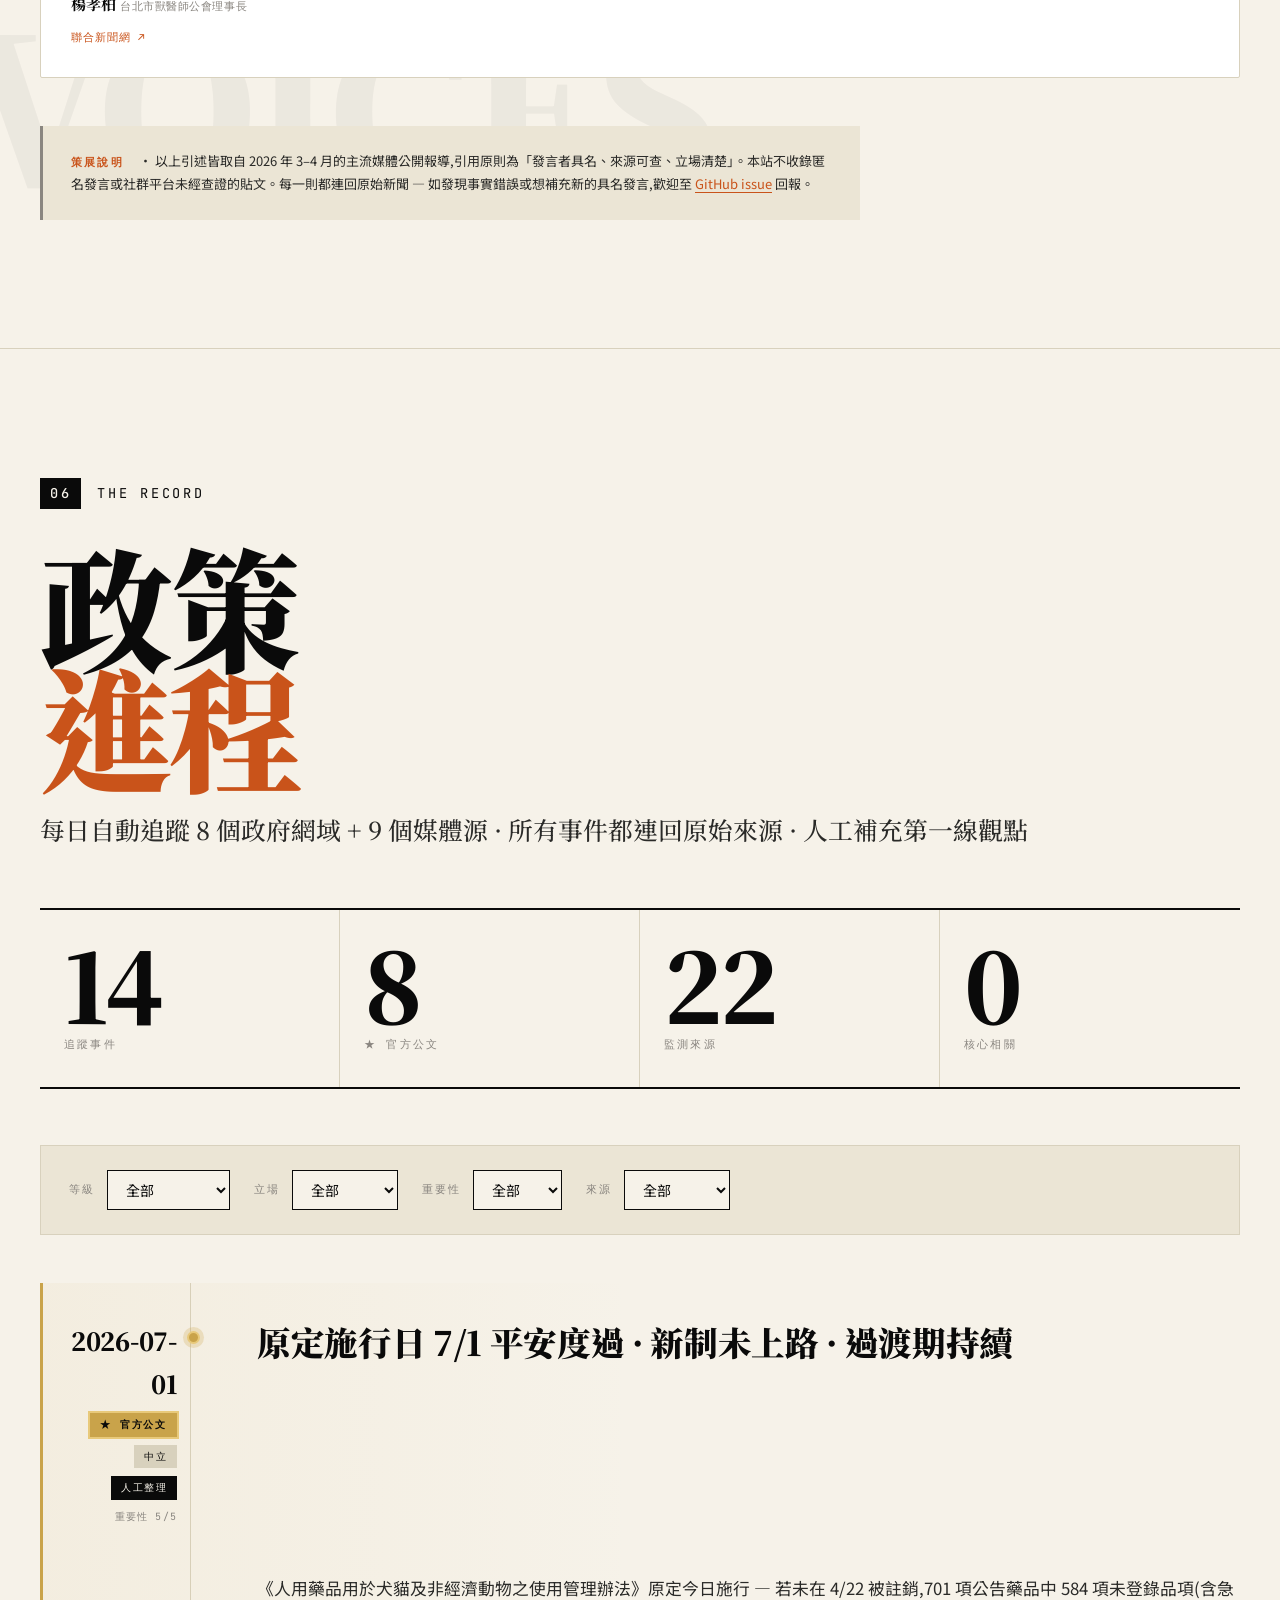
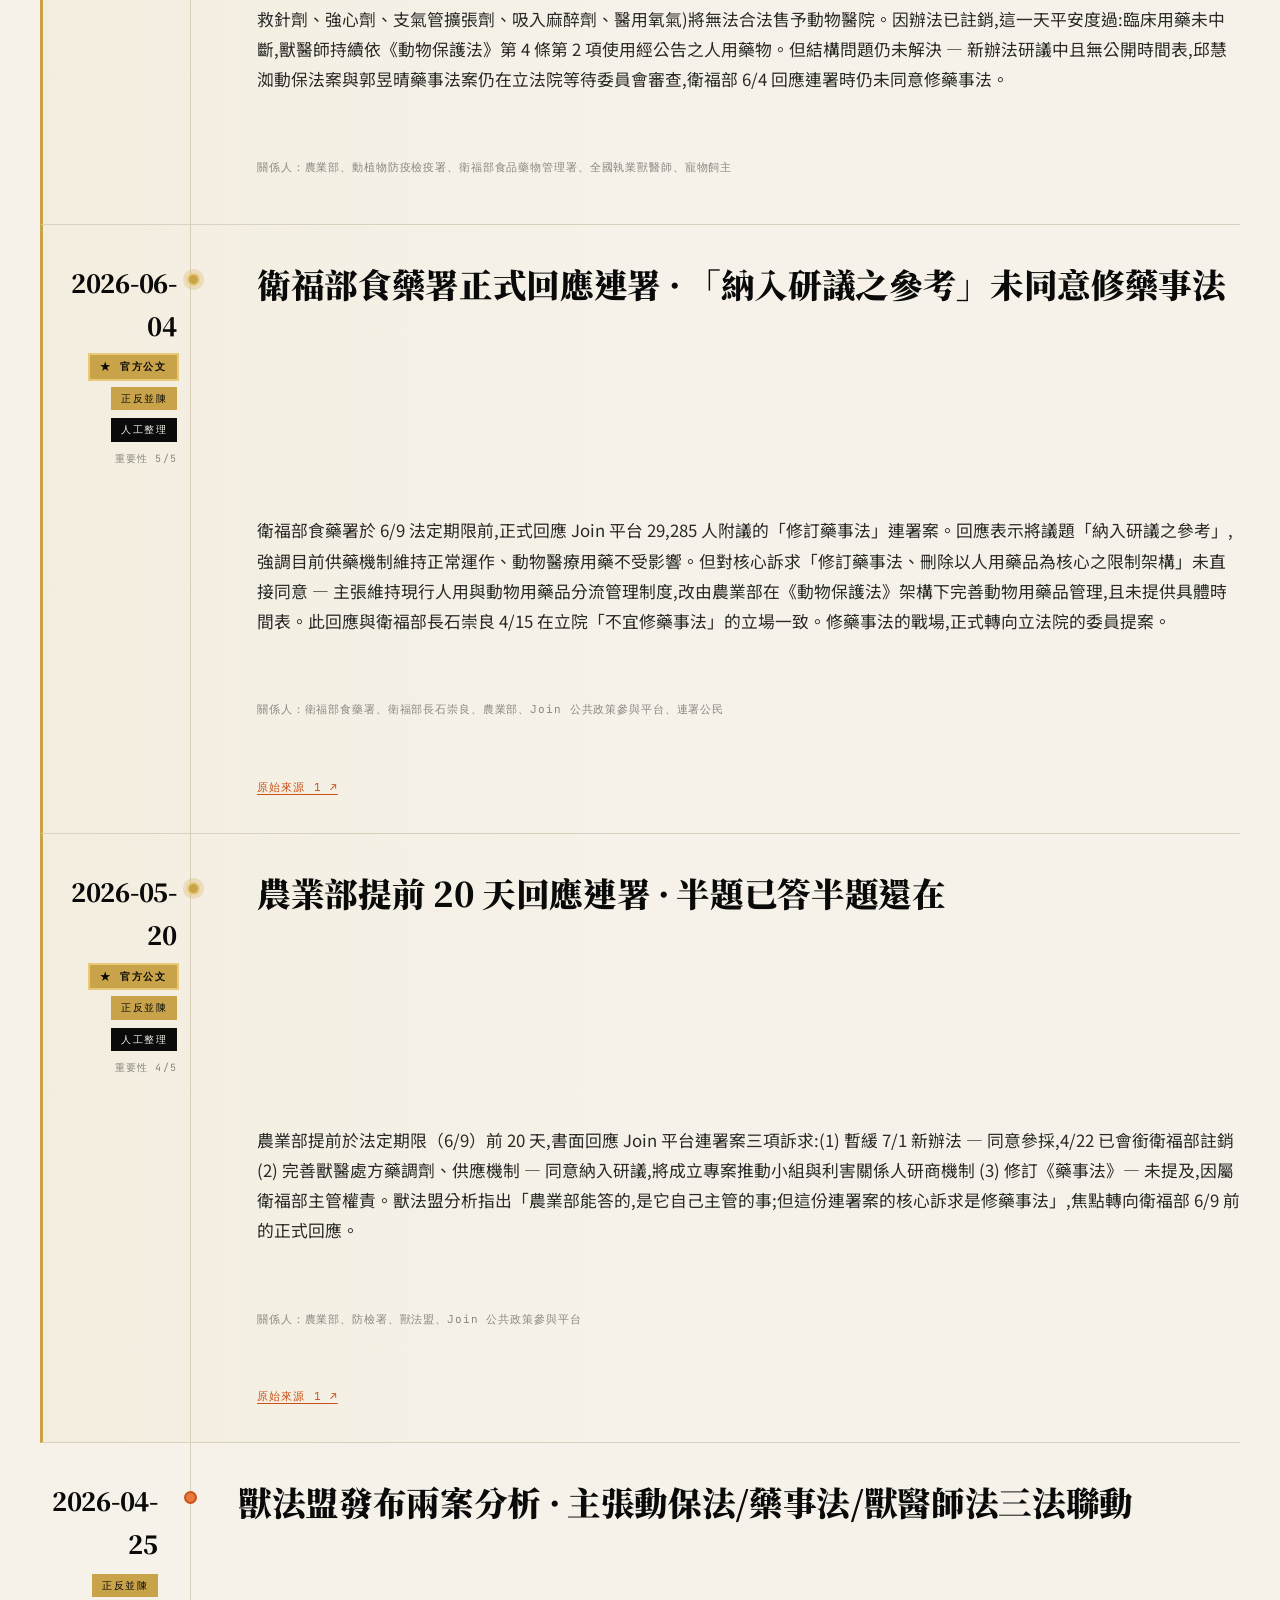
==== commit bef1a4f3: "feat: 7/1 原施行日已過 — 全站更新為註銷後現況 時間線: - 7/1 事件改寫為「原定施行日平安度過 · 新制未上路 · 過渡期持續」   (stance: opposed → neutr" ====
--- a/site/index.html
+++ b/site/index.html
@@ -68,7 +68,7 @@
   <div class="breaking__inner">
     <span class="breaking__badge">速報</span>
     <span class="breaking__text">
-      <strong>6/4 衛福部正式回應連署:未同意修藥事法</strong> · 29,285 人附議僅獲「納入研議之參考」· 無時間表 · 修法戰場轉向立法院
+      <strong>7/1 原施行日平安度過 · 新制未上路</strong> · 臨床用藥未中斷 · 但新辦法無時間表 · 兩份修法草案仍待立院審查 · 6/4 衛福部回應連署未同意修藥事法
       <a href="#timeline">看時間線詳情 →</a>
     </span>
   </div>
@@ -209,7 +209,7 @@
         <span class="dropcap">這</span>不是一場關於規範鬆綁的爭論。這是一場關於<strong>動物醫療能不能繼續存在</strong>的爭論。
       </p>
 
-      <p>2026 年 7 月 1 日,《人用藥品用於犬貓及非經濟動物之使用管理辦法》即將上路。它要求人用藥品必須由藥廠完成「動保用藥」品保登錄,才能合法販售給動物醫院。聽起來合理。但 —</p>
+      <p>《人用藥品用於犬貓及非經濟動物之使用管理辦法》原定 2026 年 7 月 1 日上路,要求人用藥品必須由藥廠完成「動保用藥」品保登錄,才能合法販售給動物醫院。聽起來合理。但下面這些事實,最終讓它在 4 月 22 日被正式註銷 —</p>
 
       <ol class="manifesto__questions">
         <li>
@@ -235,7 +235,7 @@
         <p>我們呼籲主管機關與立法院:</p>
         <p class="plea-line"><strong>正視藥事法第 50 條的結構缺陷,</strong></p>
         <p class="plea-line"><strong>負面表列取代正面表列,</strong></p>
-        <p class="plea-line"><strong>暫緩管理辦法 7/1 強制上路。</strong></p>
+        <p class="plea-line"><strong>暫緩管理辦法 7/1 強制上路。<span style="color:var(--moss,#4a8c5e);">（✓ 4/22 已註銷）</span></strong></p>
       </div>
     </div>
 
@@ -279,8 +279,8 @@
       <article class="demand demand--3">
         <div class="demand__num">03</div>
         <div class="demand__tag">緊急配套</div>
-        <h3 class="demand__title">暫緩管理辦法<br>7/1 強制上路</h3>
-        <p>在畸形法源問題解決之前,請暫緩《人用藥品用於犬貓及非經濟動物之使用管理辦法》施行 — 或大幅放寬登錄門檻,避免 7 月 1 日起全台動物醫院斷藥危機。</p>
+        <h3 class="demand__title">暫緩管理辦法<br>7/1 強制上路 ✓</h3>
+        <p><strong>此訴求已達成</strong> — 管理辦法於 4/22 正式註銷,原定 7/1 施行日平安度過,臨床用藥未中斷。但新辦法仍在研議中且無公開時間表,必須持續監督其內容不重蹈「正面表列 + 強制登錄」的覆轍。</p>
       </article>
 
       <article class="demand demand--4">
@@ -318,7 +318,7 @@
 
     <p class="voices__lede">
       這不是假設情境。<br>
-      這是 2012 年 · 2022 年發生過的事,以及 2026 年 7 月 1 日<em>必然會發生</em>的事。
+      這是 2012 年 · 2022 年發生過的事,也是 2026 年 7 月 1 日<em>差點發生</em>的事 — 若管理辦法未在 4/22 被註銷。
     </p>
 
     <div class="voices__wall">
@@ -326,7 +326,7 @@
       <article class="voice voice--01">
         <div class="voice__hashtag">#01 · 急診</div>
         <h4>三十秒的差距</h4>
-        <p>一隻被卡車撞傷的小狗,送到急診時血氧 70%、心率 200。<strong>furosemide(利尿劑)、心臟注射 dopamine、插管、氧氣面罩</strong> — 全部是人用藥。三十秒內開始急救,牠活下來了。<br><br>7 月 1 日後,如果這些藥沒有完成登錄,藥櫃就是空的。獸醫師能做的,只剩下打開抽屜給飼主一句:「請去藥局買。」</p>
+        <p>一隻被卡車撞傷的小狗,送到急診時血氧 70%、心率 200。<strong>furosemide(利尿劑)、心臟注射 dopamine、插管、氧氣面罩</strong> — 全部是人用藥。三十秒內開始急救,牠活下來了。<br><br>若新制當時上路而這些藥未完成登錄,藥櫃就是空的。獸醫師能做的,只剩下打開抽屜給飼主一句:「請去藥局買。」</p>
       </article>
 
       <article class="voice voice--02">
@@ -338,7 +338,7 @@
       <article class="voice voice--03">
         <div class="voice__hashtag">#03 · 手術台</div>
         <h4>麻醉台上的空白</h4>
-        <p>手術中突然需要追加麻醉、止血、鎮靜。過去這些藥就在藥櫃裡,獸醫拿過來就好。<br><br>7 月 1 日後:如果<strong>propofol、atropine、furosemide、dopamine</strong> 沒有登錄,藥櫃不會有。<br><br>麻醉台上躺著的動物在等。沒有藥可以用。</p>
+        <p>手術中突然需要追加麻醉、止血、鎮靜。過去這些藥就在藥櫃裡,獸醫拿過來就好。<br><br>若新制當時上路:<strong>propofol、atropine、furosemide、dopamine</strong> 沒有登錄,藥櫃就不會有。<br><br>麻醉台上躺著的動物在等。沒有藥可以用。</p>
       </article>
 
       <article class="voice voice--04">
@@ -399,7 +399,7 @@
       </div>
       <div class="data__big-card data__big-card--gold">
         <div class="data__big-num">584</div>
-        <div class="data__big-label">尚未登錄<br>7/1 後醫院不能直接買</div>
+        <div class="data__big-label">尚未登錄<br>原新制下醫院將無法直購</div>
       </div>
     </div>
 
@@ -778,9 +778,10 @@
     <div class="cta__body">
       <p class="cta__lead">請正視畸形法源<br>對動物醫療的衝擊。</p>
 
-      <p>如果 7 月 1 日新制強行上路,<br>
-      <strong>全台動物醫院的聯合行動,將讓社會看見一個不合理的制度<br>
-      對動物醫療造成的衝擊。</strong></p>
+      <p>管理辦法已於 4/22 註銷,原定 7/1 施行日平安度過。<br>
+      但藥事法的畸形法源仍未修正 —<br>
+      <strong>兩份修法草案仍在立法院等待審查。<br>
+      我們會盯著每一步,直到修法完成。</strong></p>
     </div>
   </div>
 </section>
